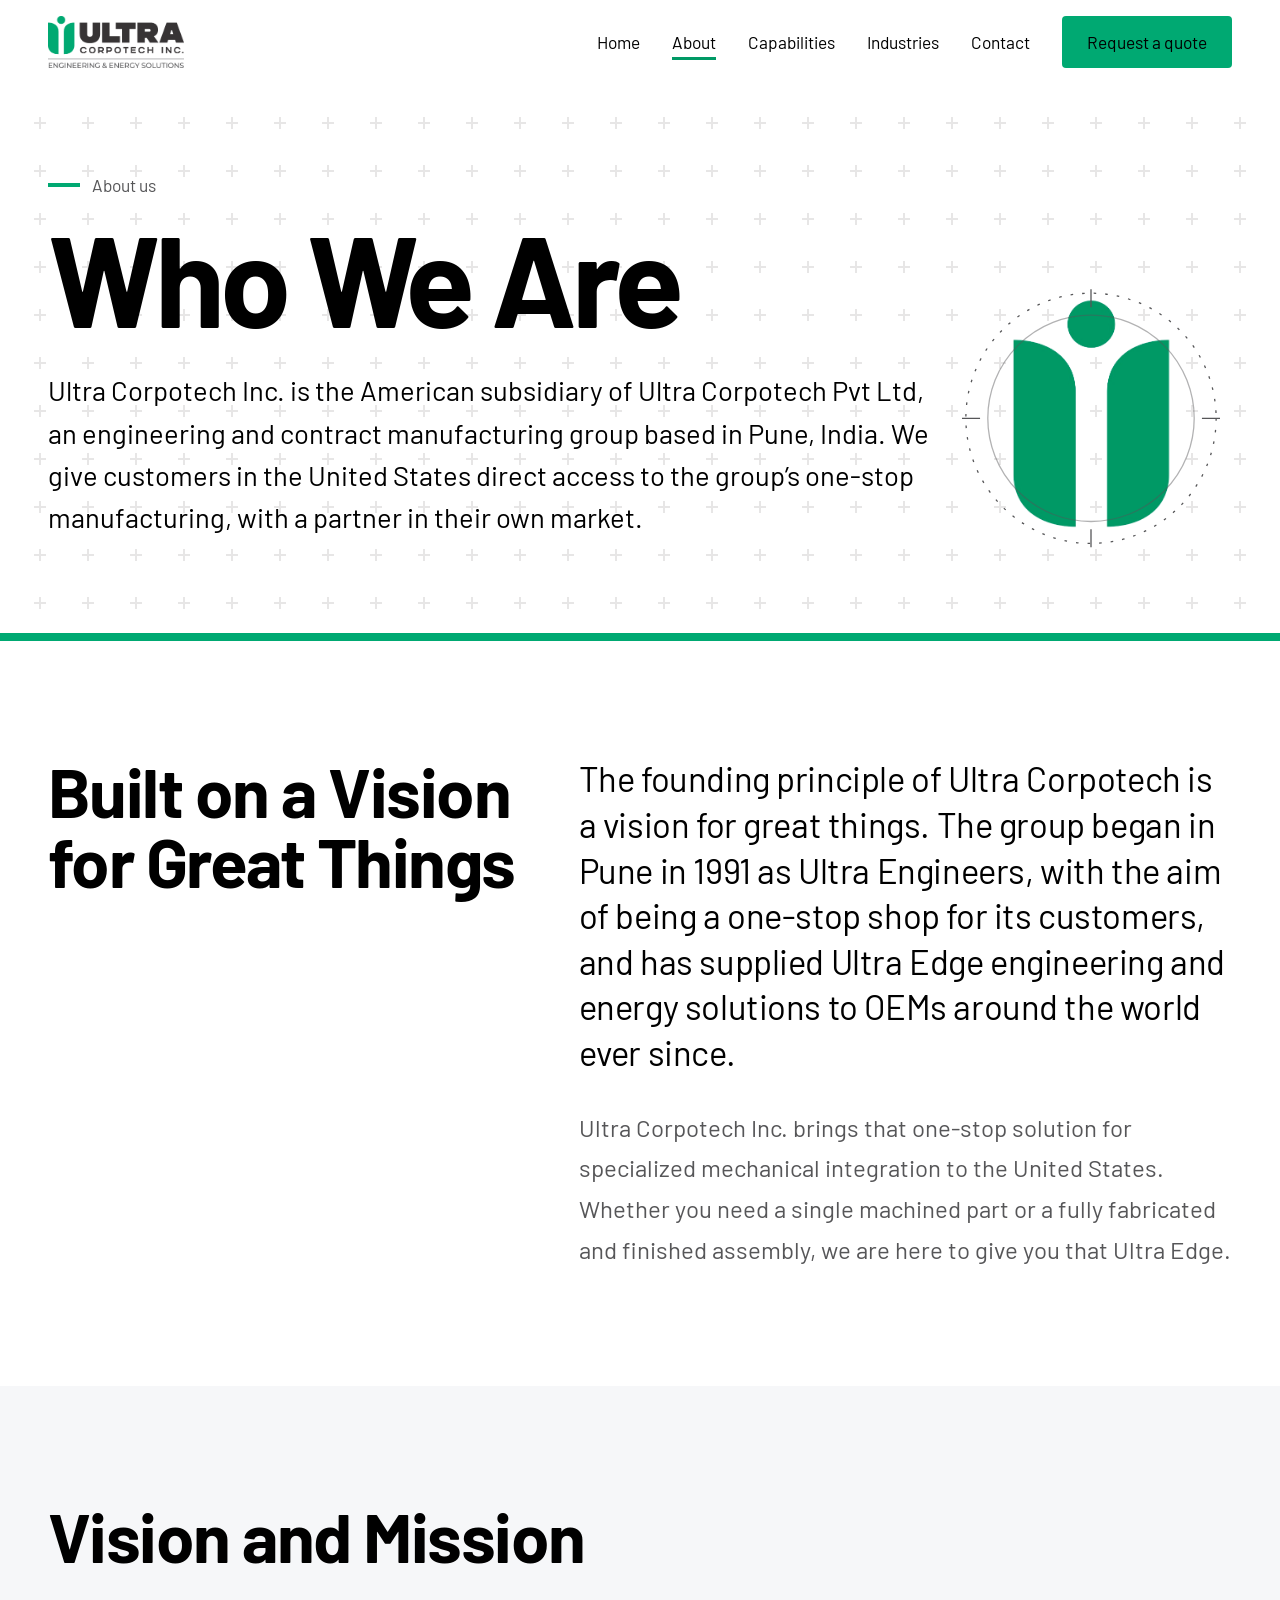
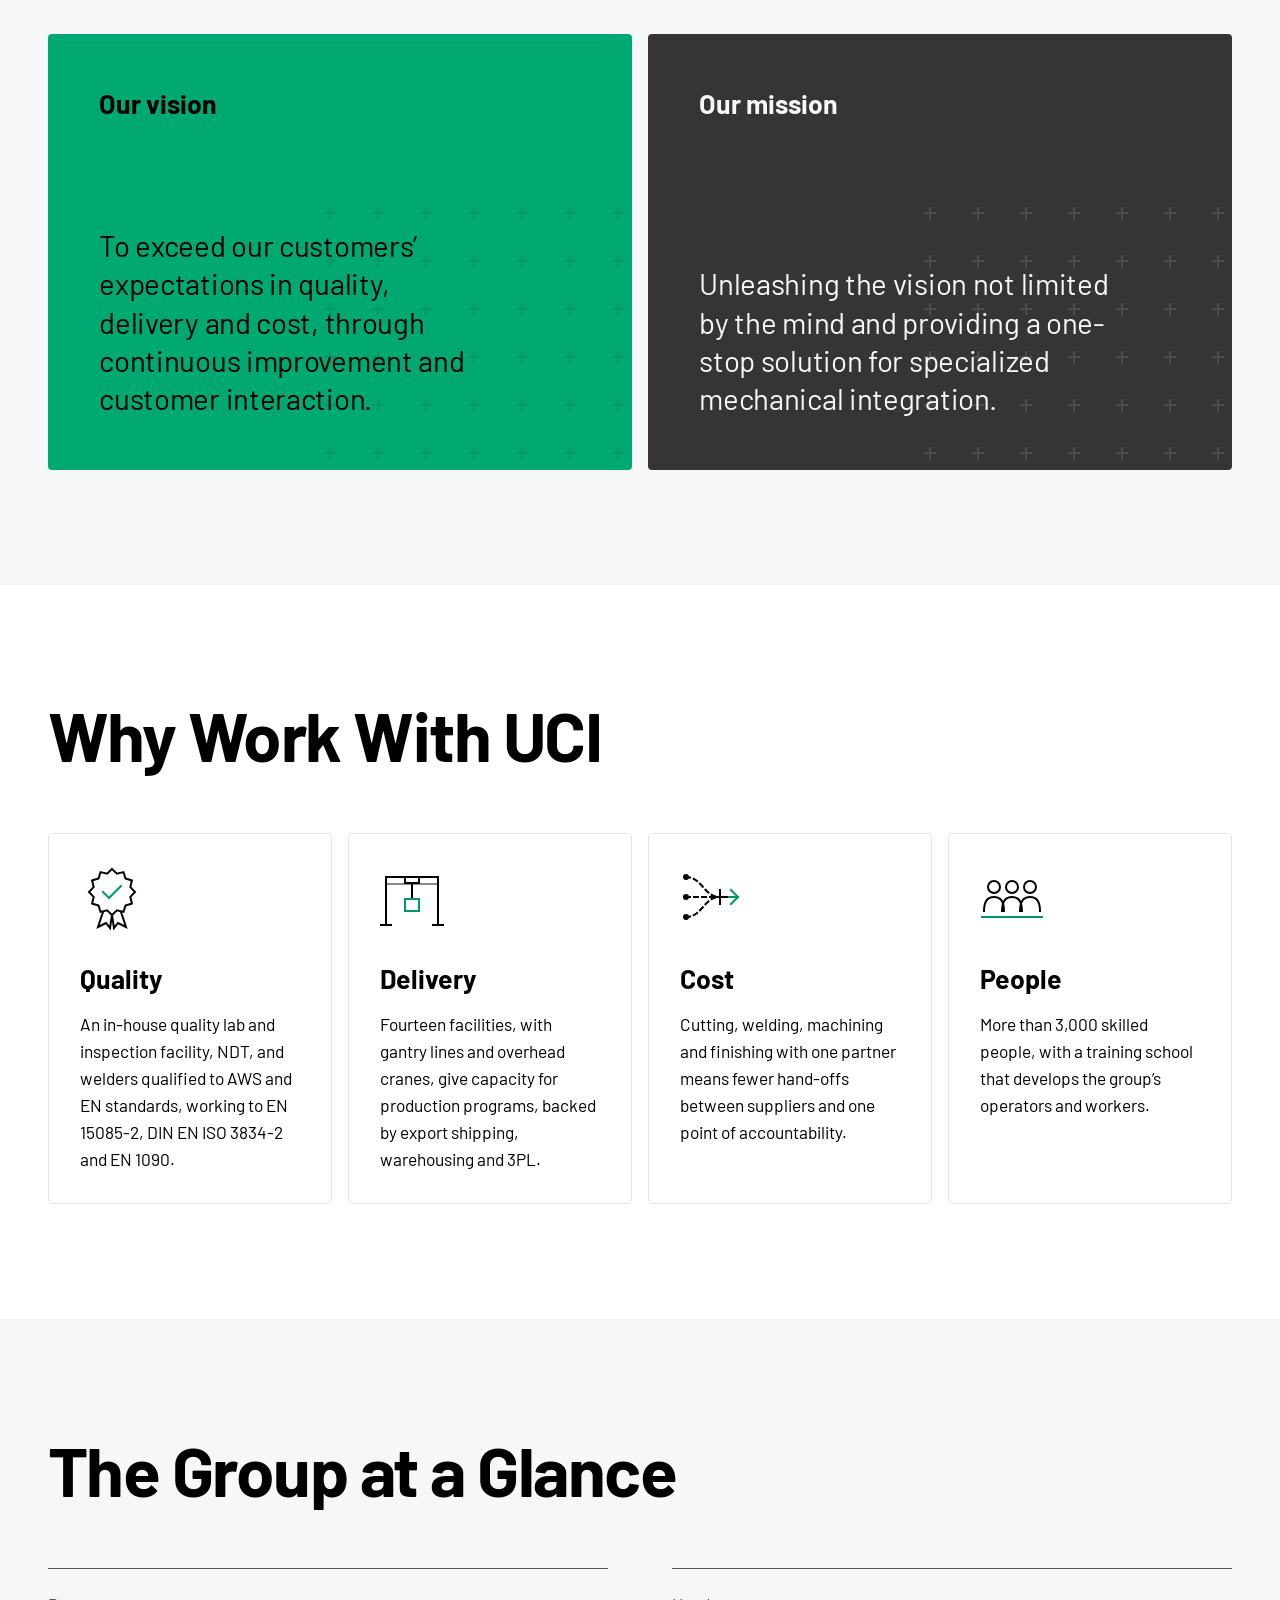
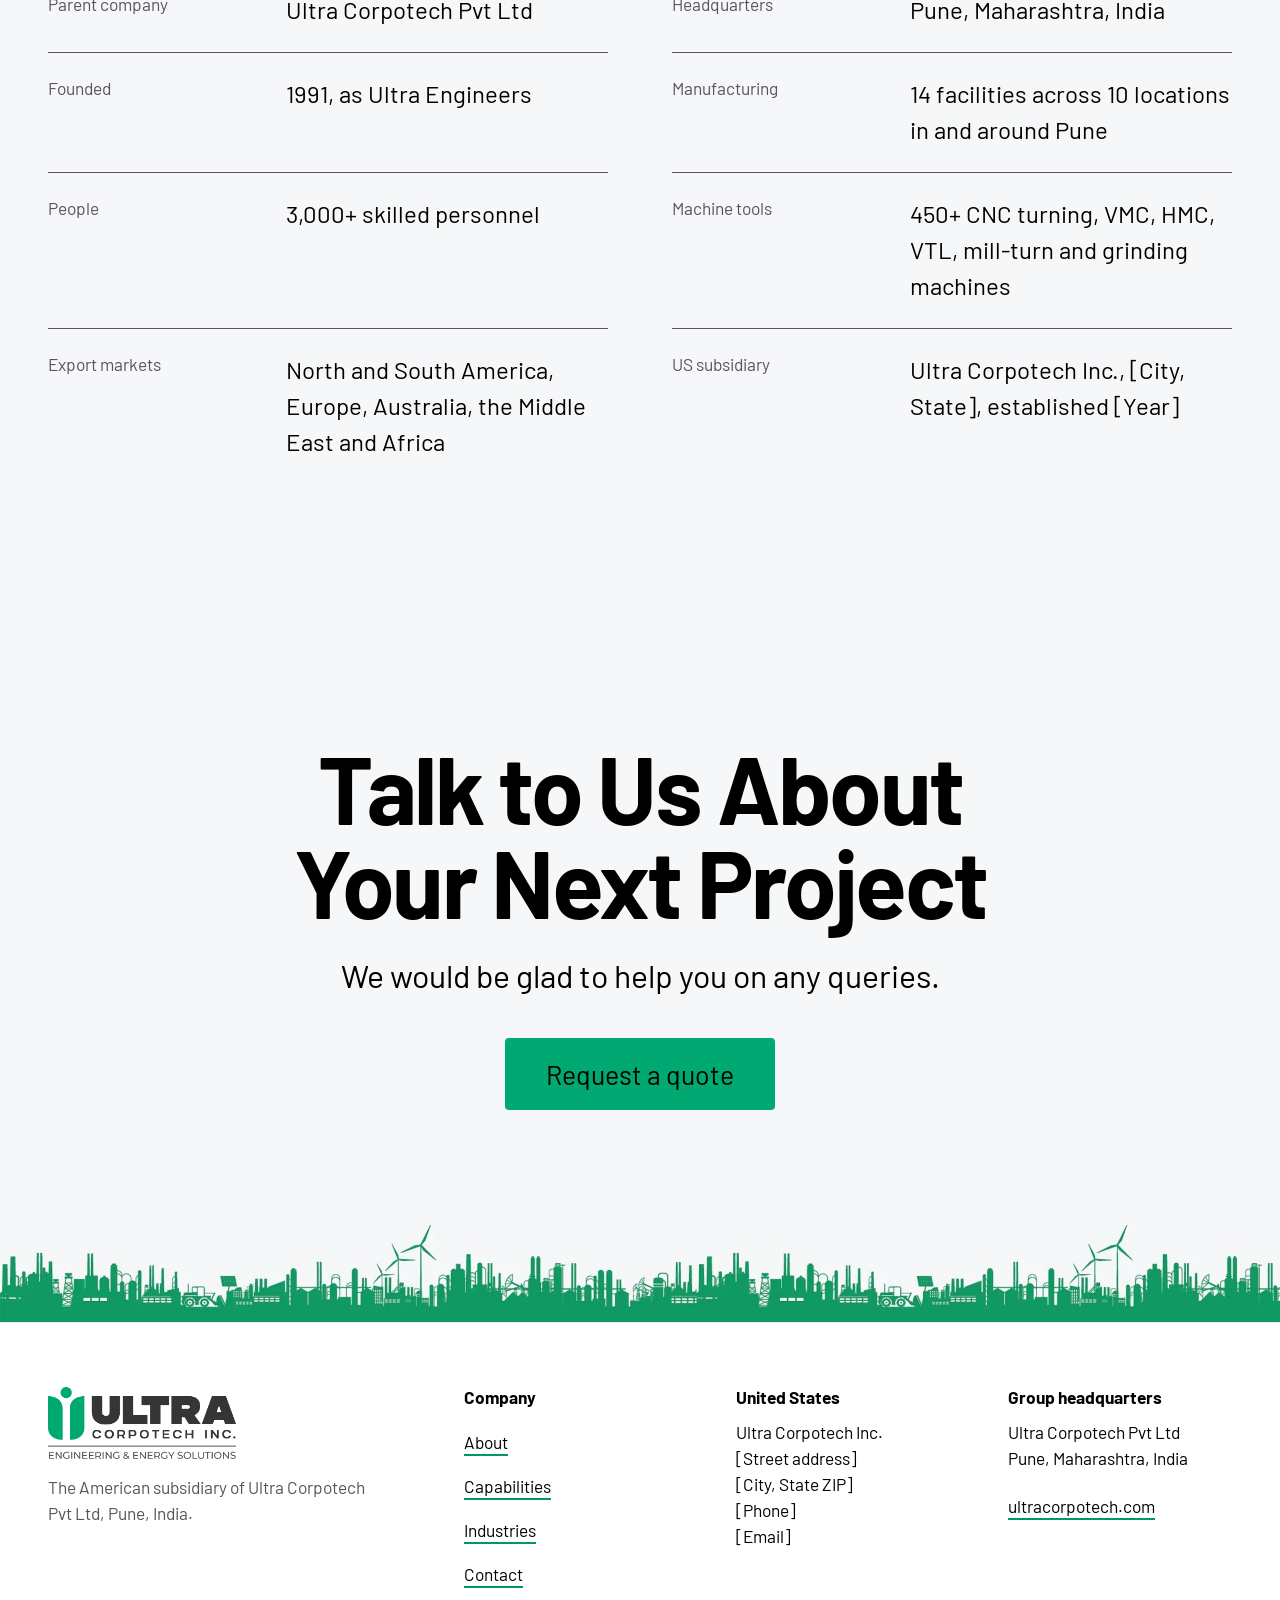
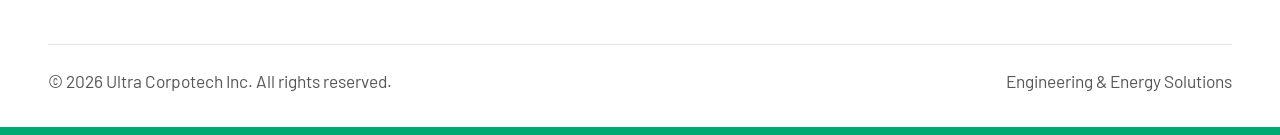
==== about.html @ e2ecddd1 "Build the animated Ultra Corpotech Inc. website Five static pages (Home, About, Capabilities, Indust" ====
<!doctype html>
<html lang="en">
<head>
<meta charset="utf-8">
<meta name="viewport" content="width=device-width, initial-scale=1, viewport-fit=cover">
<title>About | Ultra Corpotech Inc.</title>
<meta name="description" content="Ultra Corpotech Inc. gives customers in the United States direct access to the Ultra Corpotech group’s one-stop manufacturing, built up in Pune, India, since 1991.">
<meta name="theme-color" content="#00a972">
<link rel="icon" type="image/png" href="assets/img/mark.png">
<link rel="preload" href="assets/fonts/barlow-700-latin.woff2" as="font" type="font/woff2" crossorigin>
<link rel="preload" href="assets/fonts/barlow-400-latin.woff2" as="font" type="font/woff2" crossorigin>
<link rel="stylesheet" href="assets/css/site.css">
<script>
  /* Motion bootstrap: runs before first paint, so the intro and the page curtain can cover the page.
     Motion is skipped when the visitor prefers reduced motion or an automated browser is capturing the page. */
  (function (d, w) {
    var r = d.documentElement;
    r.classList.add('js');
    if (navigator.webdriver || (w.matchMedia && w.matchMedia('(prefers-reduced-motion: reduce)').matches)) return;
    r.classList.add('motion');
    try {
      var c = w.sessionStorage.getItem('uci:curtain');
      if (c) {
        r.classList.add('is-entering');
        r.style.setProperty('--curtain-label', JSON.stringify(c));
      } else if (!w.sessionStorage.getItem('uci:intro')) {
        r.classList.add('is-intro');
      }
    } catch (e) {}
    w.setTimeout(function () {
      if (!w.UCI) r.classList.remove('motion', 'is-intro', 'is-entering');
    }, 4000);
  })(document, window);
</script>
<script src="assets/js/site.js" defer></script>
</head>
<body>
<a class="skip" href="#main">Skip to content</a>
<div class="intro" aria-hidden="true"><div class="intro-grid"></div><div class="intro-logo"><img class="brand-lockup" src="assets/img/lockup.png" alt="" width="692" height="265"><img class="brand-mark" src="assets/img/mark.png" alt="" width="118" height="171"></div><div class="intro-bar"></div></div>
<div class="curtain" aria-hidden="true"><span class="curtain-label"></span></div>

<header class="site-header">
  <div class="wrap header-row">
    <a class="brand" href="index.html" aria-label="Ultra Corpotech Inc. home"><img class="brand-lockup" src="assets/img/lockup.png" alt="" width="692" height="265"><img class="brand-mark" src="assets/img/mark.png" alt="" width="118" height="171"></a>
    <nav class="nav" aria-label="Main">
      <ul class="nav-list">
        <li><a class="nav-link" href="index.html">Home</a></li>
        <li><a class="nav-link" href="about.html" aria-current="page">About</a></li>
        <li><a class="nav-link" href="capabilities.html">Capabilities</a></li>
        <li><a class="nav-link" href="industries.html">Industries</a></li>
        <li><a class="nav-link" href="contact.html">Contact</a></li>
      </ul>
      <span class="nav-indicator" aria-hidden="true"></span>
    </nav>
    <a class="btn btn-primary header-cta" href="contact.html" data-magnetic>Request a quote</a>
    <button class="menu-toggle" type="button" aria-expanded="false" aria-controls="menu"><span class="menu-toggle-label">Menu</span><span class="menu-toggle-icon" aria-hidden="true"><i></i><i></i></span></button>
  </div>
</header>

<div class="menu" id="menu">
  <div class="wrap">
    <nav aria-label="Menu">
      <ul class="menu-list">
        <li><a class="menu-link" href="index.html" style="--i: 0"><span>Home</span></a></li>
        <li><a class="menu-link" href="about.html" aria-current="page" style="--i: 1"><span>About</span></a></li>
        <li><a class="menu-link" href="capabilities.html" style="--i: 2"><span>Capabilities</span></a></li>
        <li><a class="menu-link" href="industries.html" style="--i: 3"><span>Industries</span></a></li>
        <li><a class="menu-link" href="contact.html" style="--i: 4"><span>Contact</span></a></li>
      </ul>
    </nav>
  </div>
  <div class="wrap menu-foot">
    <a class="btn btn-primary btn-lg" href="contact.html">Request a quote</a>
    <span>Engineering &amp; Energy Solutions</span>
  </div>
</div>

<main id="main">
  <section class="page-hero" aria-labelledby="page-title" data-hero>
    <canvas class="plus-field" data-plus-field aria-hidden="true"></canvas>
    <div class="wrap page-hero-inner">
      <div>
        <p class="eyebrow" data-reveal><span class="eyebrow-bar" aria-hidden="true"></span><span data-scramble>About us</span></p>
        <h1 id="page-title" class="page-title" data-split style="--delay: 120ms">Who We Are</h1>
        <p class="lead" data-reveal style="--delay: 460ms">Ultra Corpotech Inc. is the American subsidiary of Ultra Corpotech Pvt Ltd, an engineering and contract manufacturing group based in Pune, India. We give customers in the United States direct access to the group’s one-stop manufacturing, with a partner in their own market.</p>
      </div>
      <div class="page-hero-art is-mark" aria-hidden="true">
        <div class="datum"><svg viewBox="0 0 200 200" fill="none" stroke="currentColor" stroke-width="1"><g class="ring"><circle cx="100" cy="100" r="97" stroke-dasharray="2 7"/><path d="M100 0V14M100 186V200M0 100H14M186 100H200"/></g><circle cx="100" cy="100" r="80" stroke-opacity=".45"/></svg></div>
        <img src="assets/img/mark-large.png" alt="" width="431" height="579" data-reveal="grow" style="--delay: 250ms">
      </div>
    </div>
    <div class="hero-rule" aria-hidden="true"></div>
  </section>

  <section class="band" aria-labelledby="story-title">
    <div class="wrap story-grid">
      <h2 id="story-title" class="h2" data-split>Built on a Vision for Great Things</h2>
      <div class="story-copy">
        <p class="story-big" data-words>The founding principle of Ultra Corpotech is a vision for great things. The group began in Pune in 1991 as Ultra Engineers, with the aim of being a one-stop shop for its customers, and has supplied Ultra Edge engineering and energy solutions to OEMs around the world ever since.</p>
        <p class="body" data-reveal>Ultra Corpotech Inc. brings that one-stop solution for specialized mechanical integration to the United States. Whether you need a single machined part or a fully fabricated and finished assembly, we are here to give you that Ultra Edge.</p>
      </div>
    </div>
  </section>

  <section class="band band-muted" aria-labelledby="vision-title">
    <div class="wrap">
      <div class="section-head">
        <h2 id="vision-title" class="h2" data-split>Vision and Mission</h2>
      </div>
      <div class="vm-grid" data-in>
        <article class="vm-card vm-vision" data-tone="light">
          <h3>Our vision</h3>
          <p>To exceed our customers’ expectations in quality, delivery and cost, through continuous improvement and customer interaction.</p>
        </article>
        <article class="vm-card vm-mission" data-tone="dark">
          <h3>Our mission</h3>
          <p>Unleashing the vision not limited by the mind and providing a one-stop solution for specialized mechanical integration.</p>
        </article>
      </div>
    </div>
  </section>

  <section class="band" aria-labelledby="why-title">
    <div class="wrap">
      <div class="section-head">
        <h2 id="why-title" class="h2" data-split>Why Work With UCI</h2>
      </div>
      <ul class="why-grid" data-stagger>
        <li>
          <article class="why-card" data-tilt>
            <span data-icon="quality" aria-hidden="true"></span>
            <h3>Quality</h3>
            <p>An in-house quality lab and inspection facility, NDT, and welders qualified to AWS and EN standards, working to EN 15085-2, DIN EN ISO 3834-2 and EN 1090.</p>
          </article>
        </li>
        <li>
          <article class="why-card" data-tilt>
            <span data-icon="gantry" aria-hidden="true"></span>
            <h3>Delivery</h3>
            <p>Fourteen facilities, with gantry lines and overhead cranes, give capacity for production programs, backed by export shipping, warehousing and 3PL.</p>
          </article>
        </li>
        <li>
          <article class="why-card" data-tilt>
            <span data-icon="cost" aria-hidden="true"></span>
            <h3>Cost</h3>
            <p>Cutting, welding, machining and finishing with one partner means fewer hand-offs between suppliers and one point of accountability.</p>
          </article>
        </li>
        <li>
          <article class="why-card" data-tilt>
            <span data-icon="people" aria-hidden="true"></span>
            <h3>People</h3>
            <p>More than 3,000 skilled people, with a training school that develops the group’s operators and workers.</p>
          </article>
        </li>
      </ul>
    </div>
  </section>

  <section class="band band-muted" aria-labelledby="glance-title">
    <div class="wrap">
      <div class="section-head">
        <h2 id="glance-title" class="h2" data-split>The Group at a Glance</h2>
      </div>
      <dl class="glance" data-in>
        <div class="glance-row"><dt>Parent company</dt><dd>Ultra Corpotech Pvt Ltd</dd></div>
        <div class="glance-row"><dt>Headquarters</dt><dd>Pune, Maharashtra, India</dd></div>
        <div class="glance-row"><dt>Founded</dt><dd>1991, as Ultra Engineers</dd></div>
        <div class="glance-row"><dt>Manufacturing</dt><dd>14 facilities across 10 locations in and around Pune</dd></div>
        <div class="glance-row"><dt>People</dt><dd>3,000+ skilled personnel</dd></div>
        <div class="glance-row"><dt>Machine tools</dt><dd>450+ CNC turning, VMC, HMC, VTL, mill-turn and grinding machines</dd></div>
        <div class="glance-row"><dt>Export markets</dt><dd>North and South America, Europe, Australia, the Middle East and Africa</dd></div>
        <div class="glance-row"><dt>US subsidiary</dt><dd>Ultra Corpotech Inc., [City, State], established [Year]</dd></div>
      </dl>
    </div>
  </section>

  <section class="cta theme-light" aria-labelledby="cta-title" data-tone="light" data-scrub="enter" data-span="0.85">
    <div class="wrap cta-inner">
      <h2 id="cta-title" class="cta-title" data-split>Talk to Us About Your Next Project</h2>
      <p class="cta-line" data-reveal>We would be glad to help you on any queries.</p>
      <div data-reveal style="--delay: 150ms"><a class="btn btn-primary btn-xl" href="contact.html" data-magnetic>Request a quote</a></div>
    </div>
  </section>
</main>

<footer class="site-footer">
  <div class="wrap footer-grid">
    <div class="footer-brand">
      <a class="brand" href="index.html" aria-label="Ultra Corpotech Inc. home"><img class="brand-lockup" src="assets/img/lockup.png" alt="" width="692" height="265" loading="lazy"><img class="brand-mark" src="assets/img/mark.png" alt="" width="118" height="171" loading="lazy"></a>
      <p>The American subsidiary of Ultra Corpotech Pvt Ltd, Pune, India.</p>
    </div>
    <nav class="footer-col" aria-label="Footer">
      <h2>Company</h2>
      <ul class="footer-links">
        <li><a class="link" href="about.html">About</a></li>
        <li><a class="link" href="capabilities.html">Capabilities</a></li>
        <li><a class="link" href="industries.html">Industries</a></li>
        <li><a class="link" href="contact.html">Contact</a></li>
      </ul>
    </nav>
    <div class="footer-col">
      <h2>United States</h2>
      <address>Ultra Corpotech Inc.<br>[Street address]<br>[City, State ZIP]<br>[Phone]<br>[Email]</address>
    </div>
    <div class="footer-col">
      <h2>Group headquarters</h2>
      <p>Ultra Corpotech Pvt Ltd<br>Pune, Maharashtra, India</p>
      <a class="link" href="https://ultracorpotech.com/">ultracorpotech.com</a>
    </div>
  </div>
  <div class="wrap">
    <div class="footer-base">
      <p>© 2026 Ultra Corpotech Inc. All rights reserved.</p>
      <p>Engineering &amp; Energy Solutions</p>
    </div>
  </div>
  <div class="foot-bar" aria-hidden="true"></div>
</footer>
</body>
</html>
---- assets/css/site.css ----
/* =============================================================================
   Ultra Corpotech Inc. — site.css
   Built on the Ultra Corpotech design system: brand green #00a972 as the accent
   on white, Bahnschrift (Barlow on the web) in Regular and Bold only, square
   full-bleed photography, no drop shadows, and the 8px green foot bar.
   Motion follows the brand's slide transition, a slow upward push, and turns
   the cover's plus grid and the foot bar into live, interactive structure.
   ============================================================================= */

/* 0. Fonts: Barlow, the web stand-in for Bahnschrift ------------------------ */
@font-face {
  font-family: "Barlow";
  font-style: normal;
  font-weight: 400;
  font-display: swap;
  src: url("../fonts/barlow-400-latin-ext.woff2") format("woff2");
  unicode-range: U+0100-02BA, U+02BD-02C5, U+02C7-02CC, U+02CE-02D7, U+02DD-02FF, U+0304, U+0308, U+0329, U+1D00-1DBF, U+1E00-1E9F, U+1EF2-1EFF, U+2020, U+20A0-20AB, U+20AD-20C4, U+2113, U+2C60-2C7F, U+A720-A7FF;
}
@font-face {
  font-family: "Barlow";
  font-style: normal;
  font-weight: 400;
  font-display: swap;
  src: url("../fonts/barlow-400-latin.woff2") format("woff2");
  unicode-range: U+0000-00FF, U+0131, U+0152-0153, U+02BB-02BC, U+02C6, U+02DA, U+02DC, U+0304, U+0308, U+0329, U+2000-206F, U+20AC, U+2122, U+2191, U+2193, U+2212, U+2215, U+FEFF, U+FFFD;
}
@font-face {
  font-family: "Barlow";
  font-style: normal;
  font-weight: 700;
  font-display: swap;
  src: url("../fonts/barlow-700-latin-ext.woff2") format("woff2");
  unicode-range: U+0100-02BA, U+02BD-02C5, U+02C7-02CC, U+02CE-02D7, U+02DD-02FF, U+0304, U+0308, U+0329, U+1D00-1DBF, U+1E00-1E9F, U+1EF2-1EFF, U+2020, U+20A0-20AB, U+20AD-20C4, U+2113, U+2C60-2C7F, U+A720-A7FF;
}
@font-face {
  font-family: "Barlow";
  font-style: normal;
  font-weight: 700;
  font-display: swap;
  src: url("../fonts/barlow-700-latin.woff2") format("woff2");
  unicode-range: U+0000-00FF, U+0131, U+0152-0153, U+02BB-02BC, U+02C6, U+02DA, U+02DC, U+0304, U+0308, U+0329, U+2000-206F, U+20AC, U+2122, U+2191, U+2193, U+2212, U+2215, U+FEFF, U+FFFD;
}

/* 1. Tokens ------------------------------------------------------------------ */
/* Layout: one 1280px engineered column; full-width bands stacked like the
   template's horizontal strips; the 8px green foot bar closes the page and
   doubles as the scroll gauge. */
:root {
  /* Brand constants: identical in both themes */
  --green: #00a972;
  --green-deep: #009965;
  --charcoal: #373435;
  --slate: #565658;
  --mist: #f6f7f9;
  --on-green: #000000;

  /* Type: one family, Regular 400 and Bold 700; 13 pt (17.33px) is the floor */
  --font-sans: Bahnschrift, "Barlow", "Segoe UI", Arial, sans-serif;
  --fs-fine: 17.33px;
  --fs-body: clamp(19px, 0.62vw + 16.6px, 24px);
  --fs-lead: clamp(21px, 0.85vw + 16.5px, 30px);
  --fs-sub: clamp(22px, 0.58vw + 19.75px, 26.67px);
  --fs-h3: clamp(28px, 2.4vw + 14px, 48px);
  --fs-h2: clamp(40px, 5.4vw, 88px);
  --fs-display: clamp(44px, 7.4vw, 120px);
  --fs-mega: clamp(60px, 11.5vw, 184px);

  /* Space: the 4px scale */
  --space-1: 4px;
  --space-2: 8px;
  --space-3: 12px;
  --space-4: 16px;
  --space-6: 24px;
  --space-8: 32px;
  --space-12: 48px;
  --space-16: 64px;
  --gutter: clamp(16px, 4vw, 48px);
  --maxw: 1280px;
  --band-pad: clamp(72px, 9vw, 136px);
  --header-h: 84px;
  --bar: 8px;

  /* Radius: square by default; only interactive UI is rounded, slightly */
  --radius-sm: 2px;
  --radius-md: 4px;

  /* Motion: the slow upward push */
  --ease-push: cubic-bezier(0.16, 1, 0.3, 1);
  --ease-inout: cubic-bezier(0.76, 0, 0.24, 1);
  --ease-out: cubic-bezier(0.22, 1, 0.36, 1);

  /* The cover's plus grid: 12px arms, 2px thick, on a 48px pitch */
  --plus-tile: url("data:image/svg+xml,%3Csvg xmlns='http://www.w3.org/2000/svg' width='48' height='48' viewBox='0 0 48 48'%3E%3Cpath d='M18 23h12v2H18zM23 18h2v12h-2z'/%3E%3C/svg%3E");
}

:root,
.theme-light {
  --surface: #ffffff;
  --surface-muted: #f6f7f9;
  --surface-raised: #ffffff;
  --line: #e7e6e6;
  --line-strong: #565658;
  --ink: #000000;
  --ink-muted: #565658;
  --link-underline: #009965;
  --focus: #009965;
  --draw: #009965;
  --band-dark: #373435;
  --band-dark-ink: #f6f7f9;
  --band-dark-muted: #b4b3b5;
  --success: #007a50;
  --success-soft: #e3f4ec;
  --danger: #9f1d17;
  --danger-soft: #fbeae8;
  --ring-gap: #ffffff;
  --lockup-display: block;
  --mark-display: none;
  color-scheme: light;
}

@media (prefers-color-scheme: dark) {
  :root:not([data-theme="light"]) {
    --surface: #231f20;
    --surface-muted: #2d2a2b;
    --surface-raised: #373435;
    --line: #4c4d4f;
    --line-strong: #8c8b8d;
    --ink: #f6f7f9;
    --ink-muted: #b4b3b5;
    --link-underline: #00a972;
    --focus: #00a972;
    --draw: #00a972;
    --band-dark: #373435;
    --band-dark-ink: #f6f7f9;
    --band-dark-muted: #b4b3b5;
    --success: #4cd29e;
    --success-soft: #123526;
    --danger: #f47a70;
    --danger-soft: #461c19;
    --ring-gap: #231f20;
    --lockup-display: none;
    --mark-display: block;
    color-scheme: dark;
  }
}

:root[data-theme="dark"] {
  --surface: #231f20;
  --surface-muted: #2d2a2b;
  --surface-raised: #373435;
  --line: #4c4d4f;
  --line-strong: #8c8b8d;
  --ink: #f6f7f9;
  --ink-muted: #b4b3b5;
  --link-underline: #00a972;
  --focus: #00a972;
  --draw: #00a972;
  --band-dark: #373435;
  --band-dark-ink: #f6f7f9;
  --band-dark-muted: #b4b3b5;
  --success: #4cd29e;
  --success-soft: #123526;
  --danger: #f47a70;
  --danger-soft: #461c19;
  --ring-gap: #231f20;
  --lockup-display: none;
  --mark-display: block;
  color-scheme: dark;
}

@media (max-width: 1023px) {
  :root { --header-h: 72px; }
}

/* 2. Base -------------------------------------------------------------------- */
*,
*::before,
*::after { box-sizing: border-box; }

[hidden] { display: none !important; }

html {
  -webkit-text-size-adjust: 100%;
  text-size-adjust: 100%;
  scroll-padding-top: calc(var(--header-h) + 24px);
}

@media (prefers-reduced-motion: no-preference) {
  html { scroll-behavior: smooth; }
}

body {
  margin: 0;
  min-height: 100vh;
  background: var(--surface);
  color: var(--ink);
  font-family: var(--font-sans);
  font-size: var(--fs-body);
  line-height: 1.7;
  overflow-x: clip;
  -webkit-font-smoothing: antialiased;
  -moz-osx-font-smoothing: grayscale;
  text-rendering: optimizeLegibility;
}

/* The band behind the phone's status bar, in the header's colour */
body::before {
  content: "";
  position: fixed;
  inset: 0 0 auto;
  height: env(safe-area-inset-top, 0px);
  z-index: 52;
  background: var(--surface);
}

/* Pieces that slide in from the side never widen the page (clip keeps sticky working) */
main { overflow-x: clip; }

img,
svg,
canvas,
video { display: block; max-width: 100%; }
img { height: auto; }

h1, h2, h3, h4, p, figure, blockquote, dl, dd { margin: 0; }
h1, h2, h3, h4 { font-weight: 700; text-wrap: balance; }
p { text-wrap: pretty; }
a { color: inherit; }
button { font: inherit; color: inherit; }
address { font-style: normal; }

::selection { background: var(--green); color: var(--on-green); }

:focus-visible {
  outline: none;
  box-shadow: 0 0 0 2px var(--ring-gap), 0 0 0 4px var(--focus);
}

.sr-only {
  position: absolute !important;
  width: 1px;
  height: 1px;
  padding: 0;
  margin: -1px;
  overflow: hidden;
  clip: rect(0 0 0 0);
  white-space: nowrap;
  border: 0;
}

.skip {
  position: fixed;
  left: max(16px, env(safe-area-inset-left, 0px));
  top: calc(env(safe-area-inset-top, 0px) + 12px);
  z-index: 200;
  padding: 12px 16px;
  border-radius: var(--radius-md);
  background: var(--green);
  color: var(--on-green);
  font-size: var(--fs-fine);
  line-height: 1.2;
  text-decoration: none;
  transform: translateY(calc(-100% - 40px));
  transition: transform 0.4s var(--ease-push);
}
.skip:focus { transform: none; }

/* 3. Layout ------------------------------------------------------------------ */
.wrap {
  width: 100%;
  max-width: calc(var(--maxw) + 2 * var(--gutter));
  margin-inline: auto;
  padding-left: max(var(--gutter), env(safe-area-inset-left, 0px));
  padding-right: max(var(--gutter), env(safe-area-inset-right, 0px));
}

.band { position: relative; padding-block: var(--band-pad); }
.band-muted { background: var(--surface-muted); }
.band-dark {
  background: var(--band-dark);
  color: var(--band-dark-ink);
  --ring-gap: var(--band-dark);
  --ink-muted: var(--band-dark-muted);
}

.section-head {
  display: flex;
  flex-wrap: wrap;
  align-items: flex-end;
  justify-content: space-between;
  gap: var(--space-6) var(--space-12);
  margin-bottom: clamp(40px, 5vw, 72px);
}
.section-head > :first-child { flex: 999 1 560px; min-width: 0; }
.section-head .lead { margin-top: var(--space-6); }

.section-note {
  max-width: 460px;
  font-size: var(--fs-fine);
  line-height: 1.5;
  color: var(--ink-muted);
}

/* 4. Type -------------------------------------------------------------------- */
.display {
  font-size: var(--fs-display);
  line-height: 0.98;
  letter-spacing: -0.028em;
}
.mega {
  font-size: var(--fs-mega);
  line-height: 0.9;
  letter-spacing: -0.04em;
}
.h2 {
  font-size: var(--fs-h2);
  line-height: 1;
  letter-spacing: -0.022em;
}
.h3 {
  font-size: var(--fs-h3);
  line-height: 1.08;
  letter-spacing: -0.012em;
}
.sub {
  font-size: var(--fs-sub);
  line-height: 1.3;
  font-weight: 700;
}
.lead {
  max-width: 32em;
  font-size: var(--fs-lead);
  line-height: 1.55;
}
.body { font-size: var(--fs-body); line-height: 1.7; }
.fine { font-size: var(--fs-fine); line-height: 1.5; }
.muted { color: var(--ink-muted); }
.num { font-variant-numeric: tabular-nums; }

.eyebrow {
  display: flex;
  align-items: center;
  gap: var(--space-3);
  margin-bottom: var(--space-6);
  font-size: var(--fs-fine);
  line-height: 1.2;
  color: var(--ink-muted);
}
.eyebrow-bar {
  display: block;
  flex: none;
  width: 32px;
  height: 4px;
  background: var(--green);
  transform-origin: left center;
}

.link {
  color: var(--ink);
  text-decoration: underline;
  text-decoration-color: var(--link-underline);
  text-decoration-thickness: 2px;
  text-underline-offset: 0.28em;
  transition: text-decoration-color 0.25s;
}
.link:hover { text-decoration-color: currentColor; }

.link-arrow {
  display: inline-flex;
  align-items: center;
  gap: var(--space-2);
  min-height: 44px;
  color: var(--ink);
  font-size: var(--fs-fine);
  line-height: 1.2;
  text-decoration: underline;
  text-decoration-color: var(--link-underline);
  text-decoration-thickness: 2px;
  text-underline-offset: 6px;
  transition: text-decoration-color 0.25s;
}
.link-arrow svg {
  flex: none;
  width: 20px;
  height: 20px;
  transition: transform 0.45s var(--ease-push);
}
.link-arrow:hover { text-decoration-color: currentColor; }
.link-arrow:hover svg { transform: translateX(6px); }

/* 5. Buttons ----------------------------------------------------------------- */
.btn {
  position: relative;
  isolation: isolate;
  display: inline-flex;
  align-items: center;
  justify-content: center;
  gap: var(--space-2);
  min-height: 52px;
  padding: 0 24px;
  overflow: hidden;
  border: 1px solid transparent;
  border-radius: var(--radius-md);
  font: inherit;
  font-size: var(--fs-fine);
  line-height: 1.2;
  text-decoration: none;
  white-space: nowrap;
  cursor: pointer;
  transition: transform 0.6s var(--ease-push), color 0.3s;
}
.btn::before {
  content: "";
  position: absolute;
  inset: -1px;
  z-index: -1;
  transform: translate3d(0, 101%, 0);
  transition: transform 0.55s var(--ease-push);
}
.btn:hover::before,
.btn:focus-visible::before { transform: none; }

.btn-primary { background: var(--green); color: var(--on-green); }
.btn-primary::before { background: var(--green-deep); }

.btn-secondary {
  background: var(--surface-raised);
  color: var(--ink);
  border-color: var(--line-strong);
}
.btn-secondary::before { background: var(--surface-muted); }

.btn-lg { min-height: 60px; padding: 0 30px; font-size: var(--fs-body); }
.btn-xl { min-height: 72px; padding: 0 40px; font-size: var(--fs-sub); }

.btn-row { display: flex; flex-wrap: wrap; gap: var(--space-4); }

/* Rolling label: the word pushes up and an identical copy follows it in */
.roll {
  display: inline-grid;
  overflow: hidden;
  line-height: 1.2;
}
.roll > span {
  grid-area: 1 / 1;
  transition: transform 0.55s var(--ease-push);
}
.roll > span + span { transform: translate3d(0, 110%, 0); }
.btn:hover .roll > span:first-child,
.menu-cta:hover .roll > span:first-child { transform: translate3d(0, -110%, 0); }
.btn:hover .roll > span + span,
.menu-cta:hover .roll > span + span { transform: none; }

.btn[disabled] { cursor: progress; }

/* 6. Header ------------------------------------------------------------------ */
.site-header {
  position: sticky;
  top: env(safe-area-inset-top, 0px);
  z-index: 50;
  background: var(--surface);
  border-bottom: 1px solid transparent;
  transition: transform 0.6s var(--ease-push), border-color 0.3s;
}
.site-header.is-scrolled { border-bottom-color: var(--line); }
.site-header.is-hidden { transform: translate3d(0, calc(-100% - env(safe-area-inset-top, 0px)), 0); }

.header-row {
  display: flex;
  align-items: center;
  gap: var(--space-8);
  min-height: var(--header-h);
}

.brand {
  display: block;
  flex: none;
  margin-right: auto;
  line-height: 0;
  border-radius: var(--radius-sm);
}
.brand img { width: auto; height: 52px; }
.brand-lockup { display: var(--lockup-display) !important; }
.brand-mark { display: var(--mark-display) !important; }

.nav { position: relative; }
.nav-list {
  display: flex;
  gap: var(--space-8);
  margin: 0;
  padding: 0;
  list-style: none;
}
.nav-link {
  display: inline-flex;
  align-items: center;
  min-height: 44px;
  color: var(--ink);
  font-size: var(--fs-fine);
  line-height: 1.2;
  text-decoration: none;
}
/* Without the script, the current page keeps the template's underline */
.nav-link[aria-current="page"] {
  text-decoration: underline;
  text-decoration-color: var(--link-underline);
  text-decoration-thickness: 3px;
  text-underline-offset: 10px;
}
.nav.has-indicator .nav-link[aria-current="page"] { text-decoration: none; }
.nav-indicator {
  position: absolute;
  left: 0;
  bottom: 4px;
  width: var(--w, 0px);
  height: 3px;
  background: var(--link-underline);
  opacity: var(--o, 0);
  transform: translate3d(var(--x, 0px), 0, 0);
  transition: transform 0.55s var(--ease-push), width 0.55s var(--ease-push), opacity 0.3s;
  pointer-events: none;
}

.menu-toggle {
  display: none;
  align-items: center;
  gap: var(--space-3);
  min-height: 44px;
  padding: 0 var(--space-4);
  border: 1px solid var(--line-strong);
  border-radius: var(--radius-md);
  background: var(--surface-raised);
  color: var(--ink);
  font-size: var(--fs-fine);
  line-height: 1.2;
  cursor: pointer;
}
.menu-toggle-icon { position: relative; width: 20px; height: 12px; }
.menu-toggle-icon i {
  position: absolute;
  left: 0;
  right: 0;
  height: 2px;
  background: currentColor;
  transition: transform 0.45s var(--ease-push), top 0.45s var(--ease-push);
}
.menu-toggle-icon i:first-child { top: 1px; }
.menu-toggle-icon i:last-child { top: 9px; }
.menu-open .menu-toggle-icon i:first-child { top: 5px; transform: rotate(45deg); }
.menu-open .menu-toggle-icon i:last-child { top: 5px; transform: rotate(-45deg); }

@media (max-width: 1023px) {
  .brand img { height: 44px; }
  .js .nav,
  .js .header-cta { display: none; }
  .js .menu-toggle { display: inline-flex; }
  /* No script: keep the links reachable by letting them wrap */
  html:not(.js) .header-row { flex-wrap: wrap; padding-block: var(--space-3); }
  html:not(.js) .nav-list { flex-wrap: wrap; gap: 0 var(--space-6); }
}

/* Mobile menu */
.menu {
  position: fixed;
  inset: 0;
  z-index: 49;
  display: flex;
  flex-direction: column;
  padding-top: calc(env(safe-area-inset-top, 0px) + var(--header-h));
  overflow-y: auto;
  background: var(--surface);
  visibility: hidden;
  clip-path: inset(0 0 100% 0);
  transition: clip-path 0.75s var(--ease-inout), visibility 0s linear 0.75s;
}
.menu-open .menu {
  visibility: visible;
  clip-path: inset(0);
  transition: clip-path 0.75s var(--ease-inout), visibility 0s;
}
.menu-open,
.menu-open body { overflow: hidden; }
.menu-list {
  margin: 0;
  padding: var(--space-8) 0 0;
  list-style: none;
}
.menu-link {
  display: block;
  overflow: hidden;
  padding-block: 2px 6px;
  color: var(--ink);
  font-size: clamp(42px, 11vw, 76px);
  font-weight: 700;
  line-height: 1.05;
  letter-spacing: -0.03em;
  text-decoration: none;
}
.menu-link > span {
  display: inline-block;
  transform: translate3d(0, 115%, 0);
  transition: transform 0.9s var(--ease-push);
  transition-delay: calc(0.12s + var(--i, 0) * 0.06s);
}
.menu-open .menu-link > span { transform: none; }
.menu-link[aria-current="page"] > span {
  text-decoration: underline;
  text-decoration-color: var(--link-underline);
  text-decoration-thickness: 0.07em;
  text-underline-offset: 0.12em;
}
.menu-foot {
  display: flex;
  flex-wrap: wrap;
  align-items: center;
  justify-content: space-between;
  gap: var(--space-4);
  margin-top: auto;
  padding-block: var(--space-12) var(--space-8);
  font-size: var(--fs-fine);
  color: var(--ink-muted);
  opacity: 0;
  transition: opacity 0.6s 0.45s;
}
.menu-open .menu-foot { opacity: 1; }
.menu::after {
  content: "";
  position: sticky;
  bottom: 0;
  flex: none;
  height: calc(var(--bar) + env(safe-area-inset-bottom, 0px));
  background: var(--green);
}

/* 7. Footer ------------------------------------------------------------------ */
.site-footer {
  position: relative;
  background: var(--surface);
  border-top: 1px solid var(--line);
}
.footer-grid {
  display: flex;
  flex-wrap: wrap;
  gap: 40px 48px;
  padding-block: var(--space-16) var(--space-12);
}
.footer-brand {
  flex: 2 1 320px;
  display: flex;
  flex-direction: column;
  align-items: flex-start;
  gap: var(--space-4);
}
.footer-brand .brand { margin-right: 0; }
.footer-brand .brand img { height: 72px; }
.footer-brand p {
  max-width: 340px;
  font-size: var(--fs-fine);
  line-height: 1.5;
  color: var(--ink-muted);
}
.footer-col {
  flex: 1 1 200px;
  display: flex;
  flex-direction: column;
  gap: var(--space-3);
  font-size: var(--fs-fine);
  line-height: 1.5;
}
.footer-col h2 { font-size: var(--fs-fine); line-height: 1.2; }
.footer-links {
  display: flex;
  flex-direction: column;
  margin: 0;
  padding: 0;
  list-style: none;
}
.footer-links a,
.footer-col .link {
  display: inline-flex;
  align-items: center;
  align-self: flex-start;
  min-height: 44px;
  font-size: var(--fs-fine);
  line-height: 1.2;
}
.footer-base {
  display: flex;
  flex-wrap: wrap;
  justify-content: space-between;
  gap: var(--space-2) var(--space-6);
  padding-block: var(--space-6) var(--space-8);
  border-top: 1px solid var(--line);
  font-size: var(--fs-fine);
  line-height: 1.5;
  color: var(--ink-muted);
}
.foot-bar { height: var(--bar); background: var(--green); }

/* 8. Motion primitives ------------------------------------------------------- */
/* Everything below only hides content once the script has taken over (.motion).
   Without the script, or with reduced motion, the page is complete at rest. */

/* Words push up out of a mask (hidden until the script has split them) */
.motion [data-split]:not(.is-split) { opacity: 0; }
.motion [data-split] .w {
  display: inline-block;
  overflow: hidden;
  vertical-align: top;
  padding: 0.06em 0.04em 0.16em;
  margin: -0.06em -0.04em -0.16em;
}
.motion [data-split] .wi {
  display: inline-block;
  transform: translate3d(0, 125%, 0);
  transition: transform 1.15s var(--ease-push);
  transition-delay: calc(var(--delay, 0ms) + var(--i, 0) * 55ms);
}
.motion [data-split].is-in .wi { transform: none; }

/* Generic reveals */
.motion [data-reveal] {
  opacity: 0;
  transform: translate3d(0, 48px, 0);
  transition: opacity 0.9s var(--ease-out), transform 1.2s var(--ease-push);
  transition-delay: var(--delay, 0ms);
}
.motion [data-reveal].is-in { opacity: 1; transform: none; }
.motion [data-reveal="fade"] { transform: none; }
.motion [data-reveal="wipe"] {
  opacity: 1;
  transform: none;
  clip-path: inset(0 0 100% 0);
  transition: clip-path 1.3s var(--ease-inout);
  transition-delay: var(--delay, 0ms);
}
.motion [data-reveal="wipe"].is-in { clip-path: inset(0); }
.motion [data-reveal="grow"] {
  transform: scale(0.55);
  transition: opacity 1s var(--ease-out), transform 1s var(--ease-out);
  transition-delay: var(--delay, 0ms);
}
.motion [data-reveal="line"] {
  opacity: 1;
  transform: scaleX(0);
  transform-origin: left center;
  transition: transform 1.3s var(--ease-inout);
  transition-delay: var(--delay, 0ms);
}
.motion [data-reveal].is-in { opacity: 1; transform: none; }

/* Staggered children */
.motion [data-stagger] > * {
  opacity: 0;
  transform: translate3d(0, 56px, 0);
  transition: opacity 0.8s var(--ease-out), transform 1.1s var(--ease-push);
  transition-delay: calc(var(--delay, 0ms) + var(--i, 0) * 75ms);
}
.motion [data-stagger].is-in > * { opacity: 1; transform: none; }

/* Eyebrow bar draws in */
.motion .eyebrow-bar {
  transform: scaleX(0);
  transition: transform 0.9s var(--ease-push);
  transition-delay: var(--delay, 0ms);
}
.motion .is-in .eyebrow-bar,
.motion .eyebrow.is-in .eyebrow-bar { transform: none; }

/* Word-by-word illumination tied to scroll (no mask; words light up) */
[data-words] .ws {
  opacity: clamp(0.16, calc(var(--p, 1) * (var(--n, 1) + 8) - var(--i, 0)), 1);
  transition: opacity 0.12s linear;
}

/* 9. Intro, page curtain, scroll gauge, cursor ------------------------------ */
.intro,
.curtain { display: none; }

.motion.is-intro .intro {
  position: fixed;
  inset: 0;
  z-index: 110;
  display: grid;
  place-items: center;
  background: var(--surface);
  animation: intro-out 0.95s var(--ease-inout) 1.45s forwards;
}
.intro-grid {
  position: absolute;
  inset: 0;
  background: var(--line);
  -webkit-mask: var(--plus-tile) center / 48px 48px repeat;
  mask: var(--plus-tile) center / 48px 48px repeat;
  animation: intro-grid 1.4s var(--ease-out) both;
}
.intro-logo {
  position: relative;
  width: min(300px, 64vw);
  /* The brand's cover motion: the lockup grows from its centre while fading in, over one second */
  animation: grow-in 1s var(--ease-out) 0.1s both;
}
.intro-logo img { width: 100%; }
.intro-logo .brand-mark { width: 96px; margin-inline: auto; }
.intro-bar {
  position: absolute;
  left: 0;
  right: 0;
  bottom: 0;
  height: calc(var(--bar) + env(safe-area-inset-bottom, 0px));
  background: var(--green);
  transform-origin: left center;
  animation: bar-in 1.15s var(--ease-inout) 0.25s both;
}
@keyframes intro-grid { from { opacity: 0; transform: scale(1.12); } to { opacity: 1; transform: none; } }
@keyframes grow-in { from { opacity: 0; transform: scale(0.55); } to { opacity: 1; transform: none; } }
@keyframes bar-in { from { transform: scaleX(0); } to { transform: none; } }
@keyframes intro-out { to { transform: translate3d(0, -100%, 0); } }

.motion .curtain {
  position: fixed;
  inset: 0;
  z-index: 100;
  display: flex;
  align-items: flex-end;
  overflow: hidden;
  background: var(--green);
  color: var(--on-green);
  transform: translate3d(0, 101%, 0);
  pointer-events: none;
}
.curtain::before {
  content: "";
  position: absolute;
  inset: 0;
  background: var(--green-deep);
  -webkit-mask: var(--plus-tile) center / 48px 48px repeat;
  mask: var(--plus-tile) center / 48px 48px repeat;
}
.curtain-label {
  position: relative;
  overflow: hidden;
  padding: 0 max(var(--gutter), env(safe-area-inset-right, 0px)) calc(var(--gutter) + var(--bar) + env(safe-area-inset-bottom, 0px)) max(var(--gutter), env(safe-area-inset-left, 0px));
  font-size: var(--fs-mega);
  font-weight: 700;
  line-height: 1;
  letter-spacing: -0.04em;
}
.curtain-label::before {
  content: var(--curtain-label, "");
  display: block;
  padding-bottom: 0.08em;
  transform: translate3d(0, 115%, 0);
  transition: transform 0.8s var(--ease-push) 0.18s;
}
.motion.is-leaving .curtain {
  transform: none;
  transition: transform 0.72s var(--ease-inout);
  pointer-events: auto;
}
.motion.is-leaving .curtain-label::before { transform: none; }
.motion.is-entering .curtain { transform: none; }
.motion.is-entering .curtain-label::before { transform: none; transition: none; }
.motion.is-entering.is-entered .curtain {
  transform: translate3d(0, -101%, 0);
  transition: transform 0.95s var(--ease-inout);
}
.motion.is-entering.is-entered .curtain-label::before {
  transform: translate3d(0, -115%, 0);
  transition: transform 0.6s var(--ease-inout);
}

.progress {
  position: fixed;
  left: 0;
  right: 0;
  bottom: 0;
  z-index: 60;
  height: calc(var(--bar) + env(safe-area-inset-bottom, 0px));
  pointer-events: none;
}
.progress > i {
  display: block;
  height: 100%;
  background: var(--green);
  transform: scaleX(var(--progress, 0));
  transform-origin: left center;
}

.has-cursor,
.has-cursor a,
.has-cursor button,
.has-cursor label,
.has-cursor select,
.has-cursor [data-cursor] { cursor: none; }
.has-cursor input,
.has-cursor textarea { cursor: auto; }
.has-cursor input[type="file"] { cursor: none; }

.cursor {
  position: fixed;
  left: 0;
  top: 0;
  z-index: 95;
  color: var(--ink);
  pointer-events: none;
  transition: opacity 0.25s;
}
.cursor.on-dark { color: var(--mist); }
.cursor.on-light { color: #000000; }
.cursor.on-light.is-locked .cursor-frame i { border-color: #000000; }
.cursor.is-hidden,
.cursor.is-text { opacity: 0; }
.cursor-cross {
  position: absolute;
  left: -9px;
  top: -9px;
  width: 18px;
  height: 18px;
}
.cursor-cross::before,
.cursor-cross::after {
  content: "";
  position: absolute;
  background: currentColor;
  transition: transform 0.3s var(--ease-push);
}
.cursor-cross::before { left: 8px; top: 0; width: 2px; height: 18px; }
.cursor-cross::after { left: 0; top: 8px; width: 18px; height: 2px; }
.cursor.is-locked .cursor-cross::before,
.cursor.is-locked .cursor-cross::after { transform: scale(0.5); }
.cursor.is-down .cursor-cross { transform: rotate(45deg); }
.cursor-frame {
  position: absolute;
  left: 0;
  top: 0;
  width: 36px;
  height: 36px;
}
.cursor-frame i {
  position: absolute;
  width: 10px;
  height: 10px;
  border: 0 solid currentColor;
  transition: border-color 0.3s, width 0.3s, height 0.3s;
}
.cursor-frame i:nth-child(1) { left: 0; top: 0; border-left-width: 2px; border-top-width: 2px; }
.cursor-frame i:nth-child(2) { right: 0; top: 0; border-right-width: 2px; border-top-width: 2px; }
.cursor-frame i:nth-child(3) { left: 0; bottom: 0; border-left-width: 2px; border-bottom-width: 2px; }
.cursor-frame i:nth-child(4) { right: 0; bottom: 0; border-right-width: 2px; border-bottom-width: 2px; }
.cursor.is-locked .cursor-frame i { width: 14px; height: 14px; border-color: var(--focus); }
.cursor.on-dark.is-locked .cursor-frame i { border-color: var(--green); }
.cursor.is-down .cursor-frame i { width: 18px; height: 18px; }

.plus-burst {
  position: fixed;
  z-index: 96;
  width: 20px;
  height: 20px;
  margin: -10px 0 0 -10px;
  pointer-events: none;
  animation: burst 1.1s var(--ease-out) forwards;
}
.plus-burst::before,
.plus-burst::after {
  content: "";
  position: absolute;
  background: var(--c, var(--green));
}
.plus-burst::before { left: 9px; top: 0; width: 3px; height: 20px; }
.plus-burst::after { left: 0; top: 9px; width: 20px; height: 3px; }
@keyframes burst {
  0% { transform: translate3d(0, 0, 0) rotate(0) scale(0.2); opacity: 1; }
  70% { opacity: 1; }
  100% { transform: translate3d(var(--dx), var(--dy), 0) rotate(var(--r)) scale(var(--s)); opacity: 0; }
}

/* 10. Shared section pieces -------------------------------------------------- */
.plus-field {
  position: absolute;
  inset: 0;
  z-index: 0;
  width: 100%;
  height: 100%;
  pointer-events: none;
}

.hero-rule {
  position: absolute;
  left: 0;
  right: 0;
  bottom: 0;
  height: var(--bar);
  background: var(--green);
  transform-origin: left center;
}
.motion .hero-rule {
  transform: scaleX(0);
  transition: transform 1.4s var(--ease-inout) 0.35s;
}
.motion .is-in .hero-rule,
.motion [data-hero].is-in .hero-rule { transform: none; }

.badge {
  display: inline-block;
  align-self: flex-start;
  padding: 4px 8px;
  border-radius: var(--radius-sm);
  background: var(--green);
  color: var(--on-green);
  font-size: var(--fs-fine);
  font-weight: 400;
  line-height: 1.2;
}

.bullets {
  display: grid;
  gap: var(--space-2);
  margin: 0;
  padding: 0;
  list-style: none;
}
.bullets li {
  display: grid;
  grid-template-columns: 24px minmax(0, 1fr);
  gap: var(--space-2);
  font-size: var(--fs-fine);
  line-height: 1.5;
}
.bullets li::before {
  content: "\2022";
  font-family: Arial, sans-serif;
}

/* Icons injected by the script; their loops only run while on screen */
.ico-host svg,
.art-host svg {
  width: 100%;
  height: auto;
  overflow: visible;
}
.ico-host svg *,
.art-host svg * {
  transform-box: view-box;
}
.ico-host:not(.is-playing) svg *,
.art-host:not(.is-playing) svg * { animation-play-state: paused !important; }
.acc { stroke: var(--art-accent, var(--draw)); }
.acc-fill { fill: var(--art-accent, var(--draw)); }
.ink-fill { fill: currentColor; }
.bg-fill { fill: var(--tone-bg, var(--surface)); }
.band-muted,
.tone-muted { --tone-bg: var(--surface-muted); }
.tile,
.why-card,
.sector-card,
.cap { --tone-bg: var(--surface-raised); }
.sector-card.is-feature { --tone-bg: var(--surface-muted); }
.draw-on { stroke-dasharray: 100; stroke-dashoffset: 0; }
.motion .draw-on {
  stroke-dashoffset: 100;
  transition: stroke-dashoffset 2.2s var(--ease-inout) 0.3s;
}
.motion .is-in .draw-on { stroke-dashoffset: 0; }

/* CTA band on the skyline: always light, the ground is a picture of mist */
.cta {
  position: relative;
  overflow: hidden;
  background: var(--mist);
  color: var(--ink);
  text-align: center;
  padding-block: clamp(88px, 11vw, 160px) calc(7.6vw + clamp(72px, 9vw, 136px));
}
.cta::before {
  content: "";
  position: absolute;
  inset: 0;
  background-image: url("../img/skyline-background.png");
  background-image: image-set(url("../img/skyline-background-2400.webp") type("image/webp"), url("../img/skyline-background.png") type("image/png"));
  background-position: center bottom;
  background-size: 100% auto;
  background-repeat: no-repeat;
  transform: translate3d(0, calc((1 - var(--p, 1)) * 12vw), 0);
}
.cta-inner {
  position: relative;
  display: flex;
  flex-direction: column;
  align-items: center;
  gap: var(--space-6);
}
.cta-title {
  max-width: 12em;
  font-size: var(--fs-display);
  line-height: 1;
  letter-spacing: -0.028em;
}
.cta-line {
  max-width: 28em;
  font-size: clamp(22px, 1.2vw + 16.6px, 32px);
  line-height: 1.4;
}
.cta .btn { margin-top: var(--space-4); }

/* 11. Home ------------------------------------------------------------------- */
.hero {
  position: relative;
  overflow: hidden;
  padding-block: clamp(36px, 6vw, 88px) clamp(48px, 6vw, 96px);
}
.hero-inner { position: relative; z-index: 1; }
.hero-title {
  max-width: 14em;
  font-size: var(--fs-display);
  line-height: 0.98;
  letter-spacing: -0.03em;
}
.accent {
  background-image: linear-gradient(var(--green), var(--green));
  background-repeat: no-repeat;
  background-position: 0 92%;
  background-size: 100% 0.09em;
  -webkit-box-decoration-break: clone;
  box-decoration-break: clone;
}
.motion .accent {
  background-size: 0% 0.09em;
  transition: background-size 1.2s var(--ease-inout) 1.05s;
}
.motion .is-in .accent { background-size: 100% 0.09em; }

.hero-foot {
  display: grid;
  grid-template-columns: minmax(0, 7fr) minmax(0, 5fr);
  gap: var(--space-8);
  align-items: end;
  margin-top: clamp(28px, 4vw, 56px);
}
.hero-copy {
  position: relative;
  z-index: 1;
  display: grid;
  gap: var(--space-8);
}
.hero-copy .lead { max-width: 30em; }
.hero-gears {
  position: relative;
  aspect-ratio: 1.12;
  margin-top: clamp(-260px, -15vw, -60px);
  pointer-events: none;
}
.hero-gears canvas {
  position: absolute;
  inset: 0;
  width: 100%;
  height: 100%;
}

@media (max-width: 860px) {
  .hero-foot { grid-template-columns: minmax(0, 1fr); }
  .hero-gears { margin-top: 0; aspect-ratio: 1.6; max-height: 340px; }
}

/* Shutter: the foot bar opens into the cover photograph */
.shutter { position: relative; background: var(--surface); }
.shutter-pin {
  position: relative;
  overflow: hidden;
  aspect-ratio: 16 / 9;
  max-height: 100vh;
  width: 100%;
}
.shutter-frame {
  position: absolute;
  inset: 0;
  clip-path: inset(calc((1 - var(--o, 1)) * 50%) 0);
}
.shutter-frame picture,
.photo-band picture { display: block; width: 100%; height: 100%; }
.shutter-frame img {
  width: 100%;
  height: 100%;
  object-fit: cover;
  object-position: 50% 40%;
  transform: scale(calc(1.32 - 0.32 * var(--o, 1) + 0.06 * var(--hold, 0)));
}
.shutter-edge {
  position: absolute;
  left: 0;
  right: 0;
  top: 50%;
  height: var(--bar);
  margin-top: calc(var(--bar) / -2);
  background: var(--green);
  opacity: calc(1 - var(--hold, 0) * 4);
}
.shutter-pin { --half: 28.125vw; }
.shutter-edge.top { transform: translate3d(0, calc(var(--o, 1) * (var(--half) * -1 - var(--bar) / 2)), 0); }
.shutter-edge.bottom { transform: translate3d(0, calc(var(--o, 1) * (var(--half) + var(--bar) / 2)), 0); }
html:not(.motion) .shutter-edge { display: none; }

.motion .shutter.is-pinned { height: 230vh; height: 230svh; }
.motion .shutter.is-pinned .shutter-pin {
  position: sticky;
  top: 0;
  height: 100vh;
  height: 100svh;
  max-height: none;
  aspect-ratio: auto;
  --half: 50vh;
}
@supports (height: 100svh) {
  .motion .shutter.is-pinned .shutter-pin { --half: 50svh; }
}

/* Group figures */
.stat-grid {
  display: grid;
  grid-template-columns: repeat(auto-fit, minmax(min(240px, 100%), 1fr));
  gap: var(--space-8);
  margin: 0;
  padding: 0;
  list-style: none;
}
.stat {
  position: relative;
  display: flex;
  flex-direction: column;
  gap: var(--space-3);
  padding-top: var(--space-6);
}
.stat::before {
  content: "";
  position: absolute;
  left: 0;
  right: 0;
  top: 0;
  height: 4px;
  background: var(--green);
  transform-origin: left center;
  transition: transform 1.3s var(--ease-inout);
  transition-delay: calc(var(--i, 0) * 120ms + 100ms);
}
.motion .stat-grid:not(.is-in) .stat::before { transform: scaleX(0); }
.stat-value {
  font-size: clamp(56px, 7vw, 112px);
  font-weight: 700;
  line-height: 1;
  letter-spacing: -0.03em;
  font-variant-numeric: tabular-nums;
}
.stat-label { max-width: 22ch; font-size: var(--fs-fine); line-height: 1.5; }

/* Odometer digits */
.odo { display: inline-flex; align-items: flex-start; }
.odo-mask {
  display: inline-block;
  height: 1em;
  overflow: hidden;
  line-height: 1;
}
.odo-col {
  display: flex;
  flex-direction: column;
  transition: transform 2.2s var(--ease-push);
  transition-delay: calc(var(--d, 0) * 120ms + 150ms);
}
.odo-col > span { display: block; height: 1em; line-height: 1; }
.odo-static { display: inline-block; line-height: 1; }

/* Marquee */
.marquee-band {
  position: relative;
  overflow: hidden;
  padding-block: clamp(36px, 5vw, 72px);
  border-bottom: 1px solid var(--line);
}
.marquee {
  display: flex;
  overflow: hidden;
  white-space: nowrap;
  transform: skewX(var(--skew, 0deg));
}
.marquee + .marquee { margin-top: clamp(4px, 1vw, 12px); }
.marquee-track {
  display: flex;
  flex: none;
  align-items: center;
  will-change: transform;
}
.marquee-item {
  padding-inline: 0.28em;
  font-size: clamp(48px, 8vw, 128px);
  font-weight: 700;
  line-height: 1.08;
  letter-spacing: -0.03em;
}
.marquee-outline .marquee-item {
  color: transparent;
  -webkit-text-stroke: 1.5px var(--ink);
}
.marquee-plus {
  position: relative;
  flex: none;
  width: clamp(28px, 4vw, 60px);
  height: clamp(28px, 4vw, 60px);
}
.marquee-plus::before,
.marquee-plus::after {
  content: "";
  position: absolute;
  background: var(--green);
}
.marquee-plus::before { left: 50%; top: 0; bottom: 0; width: 18%; transform: translateX(-50%); }
.marquee-plus::after { top: 50%; left: 0; right: 0; height: 18%; transform: translateY(-50%); }
.marquee-outline .marquee-plus::before,
.marquee-outline .marquee-plus::after { background: var(--ink); }

/* What we deliver: stacking strips */
.deliver { position: relative; padding-top: var(--band-pad); }
.deliver .section-head { margin-bottom: clamp(32px, 4vw, 56px); }
.stack { margin: 0; padding: 0; list-style: none; }
.stack-card {
  position: relative;
  display: flex;
  align-items: center;
  overflow: hidden;
  border-top: 1px solid var(--line);
}
.stack-card::after {
  content: "";
  position: absolute;
  inset: 0;
  background: #000000;
  opacity: calc(var(--cover, 0) * 0.22);
  pointer-events: none;
}
.motion .stack.is-stacking .stack-card {
  position: sticky;
  top: 0;
  min-height: calc(100vh - var(--i, 0) * 14px);
  min-height: calc(100svh - var(--i, 0) * 14px);
}
.stack-inner {
  display: grid;
  grid-template-columns: minmax(0, 1.05fr) minmax(0, 0.95fr);
  gap: clamp(32px, 5vw, 80px);
  align-items: center;
  padding-block: calc(var(--header-h) + clamp(24px, 4vw, 48px)) clamp(48px, 6vw, 88px);
  transform: scale(calc(1 - var(--cover, 0) * 0.07));
  transform-origin: 50% 0;
}
.stack-kicker {
  display: flex;
  align-items: center;
  gap: var(--space-3);
  margin-bottom: var(--space-6);
  font-size: var(--fs-fine);
  line-height: 1.2;
  color: var(--ink-muted);
}
.stack-kicker::before {
  content: "";
  width: 32px;
  height: 4px;
  background: var(--art-accent, var(--green));
}
.stack-title {
  font-size: clamp(44px, 6.6vw, 112px);
  line-height: 0.95;
  letter-spacing: -0.035em;
}
.stack-text {
  max-width: 30em;
  margin-top: var(--space-6);
  font-size: var(--fs-body);
  line-height: 1.7;
}
.stack-art { width: 100%; max-width: 560px; justify-self: end; color: var(--art-ink, currentColor); }

.tone-surface { background: var(--surface); --tone-bg: var(--surface); }
.tone-muted { background: var(--surface-muted); }
.tone-green {
  background: var(--green);
  color: var(--on-green);
  border-top-color: var(--green);
  --tone-bg: var(--green);
  --ink-muted: #000000;
  --art-ink: #000000;
  --art-accent: #f6f7f9;
  --ring-gap: var(--green);
  --focus: #000000;
}
.tone-dark {
  background: var(--band-dark);
  color: var(--band-dark-ink);
  border-top-color: var(--band-dark);
  --tone-bg: var(--band-dark);
  --ink-muted: var(--band-dark-muted);
  --art-accent: var(--green);
  --ring-gap: var(--band-dark);
}

@media (max-width: 860px) {
  .stack-inner { grid-template-columns: minmax(0, 1fr); }
  .stack-art { max-width: 420px; justify-self: start; }
}

/* Industries tiles */
.sector-grid {
  display: grid;
  grid-template-columns: repeat(4, minmax(0, 1fr));
  gap: var(--space-4);
  margin: 0;
  padding: 0;
  list-style: none;
}
.sector-grid .is-feature { grid-column: span 3; }
.tile {
  position: relative;
  isolation: isolate;
  display: flex;
  flex-direction: column;
  justify-content: space-between;
  gap: var(--space-6);
  height: 100%;
  min-height: 210px;
  padding: clamp(16px, 2vw, 24px);
  overflow: hidden;
  border: 1px solid var(--line);
  border-radius: var(--radius-md);
  background: var(--surface-raised);
  color: var(--ink);
  text-decoration: none;
  transition: color 0.35s, border-color 0.35s;
}
.tile::before {
  content: "";
  position: absolute;
  inset: 0;
  z-index: -1;
  background: var(--green);
  transform: translate3d(0, 101%, 0);
  transition: transform 0.6s var(--ease-push);
}
a.tile:hover,
a.tile:focus-visible { color: var(--on-green); border-color: var(--green); --art-accent: #f6f7f9; --ring-gap: var(--surface); }
a.tile:hover::before,
a.tile:focus-visible::before { transform: none; }
a.tile:hover .badge,
a.tile:focus-visible .badge { background: #000000; color: var(--mist); }
.tile-top {
  display: flex;
  align-items: flex-start;
  justify-content: space-between;
  gap: var(--space-4);
}
.tile .ico-host { width: 64px; flex: none; }
.tile-name {
  font-size: var(--fs-sub);
  font-weight: 700;
  line-height: 1.2;
}
.tile-go {
  width: 24px;
  height: 24px;
  flex: none;
  transform: translate3d(-8px, 8px, 0);
  opacity: 0;
  transition: transform 0.45s var(--ease-push), opacity 0.3s;
}
a.tile:hover .tile-go,
a.tile:focus-visible .tile-go { transform: none; opacity: 1; }
.is-feature .tile {
  display: grid;
  grid-template-columns: minmax(0, 1fr) minmax(0, 1.15fr);
  align-items: end;
  gap: var(--space-6) var(--space-12);
}
.is-feature .tile-copy {
  display: flex;
  flex-direction: column;
  align-items: flex-start;
  gap: var(--space-4);
  height: 100%;
}
.is-feature .tile-name { margin-top: auto; font-size: clamp(40px, 5vw, 76px); line-height: 0.95; letter-spacing: -0.03em; }
.is-feature .tile-desc { max-width: 26em; font-size: var(--fs-fine); line-height: 1.5; }
.is-feature .art-host { width: 100%; max-width: 460px; justify-self: end; }

@media (max-width: 1099px) {
  .sector-grid { grid-template-columns: repeat(3, minmax(0, 1fr)); }
}
@media (max-width: 699px) {
  .sector-grid { grid-template-columns: repeat(2, minmax(0, 1fr)); }
  .sector-grid .is-feature,
  .sector-grid > li:last-child { grid-column: span 2; }
  .is-feature .tile { grid-template-columns: minmax(0, 1fr); }
  .tile { min-height: 180px; }
}

/* From drawing to delivery */
.process { position: relative; padding-block: var(--band-pad); }
.process-head { margin-bottom: clamp(40px, 5vw, 64px); }
.process-count {
  font-size: var(--fs-sub);
  line-height: 1;
  font-variant-numeric: tabular-nums;
  color: var(--ink-muted);
}
.process-count b { color: var(--ink); }
.process-track {
  display: grid;
  grid-template-columns: repeat(auto-fit, minmax(min(220px, 100%), 1fr));
  gap: var(--space-8) var(--space-6);
  margin: 0;
  padding: 0;
  list-style: none;
}
.step {
  position: relative;
  display: grid;
  align-content: start;
  gap: var(--space-3);
  padding-top: var(--space-6);
  border-top: 1px solid var(--line);
}
.step-top {
  display: flex;
  align-items: flex-end;
  justify-content: space-between;
  gap: var(--space-4);
}
.step-num {
  font-size: clamp(56px, 7vw, 120px);
  font-weight: 700;
  line-height: 0.85;
  letter-spacing: -0.05em;
  color: var(--draw);
  font-variant-numeric: tabular-nums;
}
.step .ico-host { width: 56px; flex: none; }
.step h3 { font-size: var(--fs-sub); line-height: 1.3; }
.step p { font-size: var(--fs-fine); line-height: 1.5; max-width: 26em; }
.process-rail { display: none; }

.motion .process.is-pinned { padding: 0; }
.motion .process.is-pinned .process-pin {
  position: sticky;
  top: 0;
  display: flex;
  flex-direction: column;
  justify-content: center;
  height: 100vh;
  height: 100svh;
  overflow: hidden;
  padding-top: calc(var(--header-h) * 0.5);
}
.motion .process.is-pinned .process-head { margin-bottom: clamp(32px, 4vh, 56px); }
.motion .process.is-pinned .process-viewport {
  max-width: none;
  padding-left: 0;
  padding-right: 0;
  overflow: visible;
}
.motion .process.is-pinned .process-track {
  display: flex;
  gap: 0;
  width: max-content;
  padding-left: max(var(--gutter), calc((100vw - var(--maxw)) / 2));
  padding-right: max(var(--gutter), calc((100vw - var(--maxw)) / 2));
  transform: translate3d(calc(var(--x, 0) * -1px), 0, 0);
  will-change: transform;
}
.motion .process.is-pinned .step {
  width: clamp(360px, 33vw, 500px);
  padding-right: var(--space-12);
  border-top: 0;
  opacity: 0.32;
  transition: opacity 0.6s;
}
.motion .process.is-pinned .step.is-active { opacity: 1; }
.motion .process.is-pinned .step::before {
  content: "";
  position: absolute;
  left: 0;
  right: var(--space-12);
  top: 0;
  height: 1px;
  background: var(--line);
}
.motion .process.is-pinned .process-rail {
  display: block;
  margin-top: clamp(40px, 7vh, 88px);
}
.rail {
  position: relative;
  height: var(--bar);
  background: var(--line);
}
.rail-fill {
  position: absolute;
  inset: 0;
  background: var(--green);
  transform: scaleX(var(--p, 0));
  transform-origin: left center;
}
.rail-truck {
  position: absolute;
  left: 0;
  bottom: calc(100% + 2px);
  width: 88px;
  color: var(--ink);
  transform: translate3d(calc(var(--p, 0) * (var(--rail-w, 1000px) - 88px)), 0, 0);
}

/* Vision */
.vision-inner {
  display: grid;
  grid-template-columns: auto minmax(0, 1fr);
  gap: clamp(32px, 6vw, 96px);
  align-items: start;
}
.vision-mark { width: clamp(64px, 8vw, 128px); }
.vision-quote { display: grid; gap: var(--space-8); }
.vision-quote blockquote { margin: 0; }
.vision-quote p {
  font-size: clamp(30px, 4.1vw, 66px);
  font-weight: 400;
  line-height: 1.16;
  letter-spacing: -0.02em;
}
.vision-quote figcaption { font-size: var(--fs-fine); line-height: 1.5; color: var(--band-dark-muted); }
.kw .ws,
.kw { color: var(--green); }

@media (max-width: 760px) {
  .vision-inner { grid-template-columns: minmax(0, 1fr); }
}

/* 12. Inner pages ------------------------------------------------------------ */
.page-hero {
  position: relative;
  overflow: hidden;
  padding-block: clamp(40px, 7vw, 112px) clamp(64px, 8vw, 120px);
}
.page-hero-inner {
  position: relative;
  z-index: 1;
  display: grid;
  grid-template-columns: minmax(0, 1fr) minmax(0, auto);
  gap: var(--space-8) var(--space-12);
  align-items: end;
}
.page-title {
  font-size: clamp(56px, 10vw, 168px);
  line-height: 0.92;
  letter-spacing: -0.04em;
}
.page-title.is-long { font-size: clamp(48px, 7.6vw, 124px); max-width: 12em; }
.page-hero .lead { margin-top: var(--space-8); max-width: 34em; }
.page-hero-art { position: relative; width: clamp(150px, 26vw, 420px); }
.page-hero-art canvas { width: 100%; height: auto; aspect-ratio: 1.25; }
.page-hero-art.is-mark { width: clamp(96px, 14vw, 210px); margin-right: clamp(0px, 4vw, 64px); }
.datum {
  position: absolute;
  inset: -22%;
  color: var(--line-strong);
  pointer-events: none;
}
.datum svg { width: 100%; height: 100%; }
.datum .ring { transform-origin: 50% 50%; animation: spin 40s linear infinite; }

.laser-readout {
  margin-top: var(--space-3);
  font-size: var(--fs-fine);
  line-height: 1.2;
  color: var(--ink-muted);
  white-space: pre;
  font-variant-numeric: tabular-nums;
}

/* Industries hero: the ten sectors orbit the mark */
.page-hero-art.is-ring { width: clamp(260px, 34vw, 480px); aspect-ratio: 1; }
.ring-guide {
  position: absolute;
  inset: 0;
  color: var(--line-strong);
}
.ring-guide svg { width: 100%; height: 100%; }
.sector-ring {
  position: absolute;
  inset: 0;
  animation: spin 60s linear infinite;
}
.sector-ring > span {
  position: absolute;
  left: 50%;
  top: 50%;
  width: 15%;
  margin: -7.5% 0 0 -7.5%;
  transform: rotate(calc(var(--k) * 36deg)) translate3d(0, -265%, 0) rotate(calc(var(--k) * -36deg));
}
.sector-ring > span > span {
  display: block;
  animation: spin-rev 60s linear infinite;
}
.ring-hub {
  position: absolute;
  left: 50%;
  top: 50%;
  width: 18%;
  transform: translate(-50%, -50%);
}

@media (max-width: 860px) {
  .page-hero-inner { grid-template-columns: minmax(0, 1fr); }
  .page-hero-art.is-ring { width: min(100%, 360px); }
  .page-hero-art { width: min(100%, 460px); }
  .page-hero-art.is-mark { width: 120px; margin: 24px 0 0 32px; }
}

/* About: story */
.story-grid {
  display: grid;
  grid-template-columns: minmax(0, 5fr) minmax(0, 7fr);
  gap: clamp(32px, 5vw, 80px);
  align-items: start;
}
.story-copy { display: grid; gap: var(--space-8); }
.story-big {
  font-size: clamp(26px, 2.7vw, 44px);
  line-height: 1.32;
  letter-spacing: -0.012em;
}
.story-copy .body { color: var(--ink-muted); max-width: 34em; }

/* About: vision and mission */
.vm-grid {
  display: grid;
  grid-template-columns: repeat(2, minmax(0, 1fr));
  gap: var(--space-4);
}
.vm-card {
  position: relative;
  isolation: isolate;
  display: flex;
  flex-direction: column;
  justify-content: space-between;
  gap: var(--space-12);
  min-height: clamp(320px, 34vw, 460px);
  padding: clamp(28px, 4vw, 56px);
  overflow: hidden;
  border-radius: var(--radius-md);
  transition: transform 0.6s var(--ease-push);
}
.vm-card::before {
  content: "";
  position: absolute;
  right: -24px;
  bottom: -24px;
  width: 60%;
  height: 70%;
  z-index: -1;
  -webkit-mask: var(--plus-tile) 0 0 / 48px 48px repeat;
  mask: var(--plus-tile) 0 0 / 48px 48px repeat;
  transition: transform 1.2s var(--ease-push);
}
.vm-card:hover::before { transform: translate3d(-24px, -24px, 0); }
.vm-card h3 { font-size: var(--fs-sub); line-height: 1.3; }
.vm-card p { font-size: clamp(24px, 2.3vw, 38px); line-height: 1.3; letter-spacing: -0.01em; }
.vm-vision { background: var(--green); color: var(--on-green); --ring-gap: var(--green); }
.vm-vision::before { background: var(--green-deep); }
.vm-mission { background: var(--band-dark); color: var(--band-dark-ink); }
.vm-mission::before { background: #4c4d4f; }
.vm-grid { perspective: 1400px; }
.motion .vm-grid .vm-card {
  transition: transform 1.3s var(--ease-push), opacity 0.9s var(--ease-out);
}
.motion .vm-grid:not(.is-in) .vm-vision { opacity: 0; transform: translate3d(-18%, 40px, 0) rotate(-3deg); }
.motion .vm-grid:not(.is-in) .vm-mission { opacity: 0; transform: translate3d(18%, 80px, 0) rotate(3deg); }

@media (max-width: 760px) {
  .vm-grid { grid-template-columns: minmax(0, 1fr); }
}

/* About: why UCI */
.why-grid {
  display: grid;
  grid-template-columns: repeat(auto-fit, minmax(min(250px, 100%), 1fr));
  gap: var(--space-4);
  margin: 0;
  padding: 0;
  list-style: none;
}
.why-card {
  position: relative;
  display: flex;
  flex-direction: column;
  gap: var(--space-4);
  height: 100%;
  padding: clamp(24px, 2.4vw, 32px);
  overflow: hidden;
  border: 1px solid var(--line);
  border-radius: var(--radius-md);
  background: var(--surface-raised);
}
.why-card::after {
  content: "";
  position: absolute;
  left: 0;
  right: 0;
  bottom: 0;
  height: var(--bar);
  background: var(--green);
  transform: scaleX(0);
  transform-origin: left center;
  transition: transform 0.7s var(--ease-push);
}
.why-card:hover::after { transform: none; }
.why-card .ico-host { width: 64px; margin-bottom: var(--space-4); }
.why-card h3 { font-size: var(--fs-sub); line-height: 1.3; }
.why-card p { font-size: var(--fs-fine); line-height: 1.55; }

/* About: the group at a glance */
.glance {
  display: grid;
  grid-template-columns: repeat(2, minmax(0, 1fr));
  column-gap: clamp(24px, 5vw, 80px);
  margin: 0;
}
.glance-row {
  position: relative;
  display: grid;
  grid-template-columns: minmax(0, 2fr) minmax(0, 3fr);
  gap: var(--space-6);
  padding-block: var(--space-6);
}
.glance-row::before {
  content: "";
  position: absolute;
  left: 0;
  right: 0;
  top: 0;
  height: 1px;
  background: var(--line-strong);
  transform-origin: left center;
  transition: transform 1.3s var(--ease-inout);
  transition-delay: calc(var(--i, 0) * 90ms);
}
.motion .glance:not(.is-in) .glance-row::before { transform: scaleX(0); }
.glance dt { font-size: var(--fs-fine); line-height: 1.5; color: var(--ink-muted); }
.glance dd { font-size: var(--fs-body); line-height: 1.5; }
.motion .glance dd {
  opacity: 0;
  transform: translate3d(0, 24px, 0);
  transition: opacity 0.8s var(--ease-out), transform 1s var(--ease-push);
  transition-delay: calc(var(--i, 0) * 90ms + 250ms);
}
.motion .glance.is-in dd { opacity: 1; transform: none; }

@media (max-width: 860px) {
  .glance { grid-template-columns: minmax(0, 1fr); }
}
@media (max-width: 560px) {
  .glance-row { grid-template-columns: minmax(0, 1fr); gap: var(--space-1); }
}

/* Capabilities: capacity */
.cap-grid {
  display: grid;
  grid-template-columns: repeat(auto-fit, minmax(min(250px, 100%), 1fr));
  gap: var(--space-4);
  margin: 0;
  padding: 0;
  list-style: none;
}
.cap {
  display: flex;
  flex-direction: column;
  gap: var(--space-3);
  height: 100%;
  min-height: 340px;
  padding: clamp(24px, 2.4vw, 32px);
  border: 1px solid var(--line);
  border-radius: var(--radius-md);
  background: var(--surface-raised);
}
.cap-label { font-size: var(--fs-fine); line-height: 1.3; color: var(--ink-muted); }
.cap-value {
  font-size: clamp(34px, 3.3vw, 54px);
  font-weight: 700;
  line-height: 1.02;
  letter-spacing: -0.025em;
  font-variant-numeric: tabular-nums;
}
.cap-note { font-size: var(--fs-fine); line-height: 1.5; }
.cap-viz {
  position: relative;
  margin-top: auto;
  padding-top: var(--space-6);
}

/* Weight: five blocks from 50 g to 30 t, smallest to largest */
.viz-weights {
  display: flex;
  align-items: flex-end;
  gap: 10px;
  height: 96px;
}
.viz-weights i {
  display: block;
  flex: none;
  border: 2px solid currentColor;
  border-radius: var(--radius-sm);
  transform-origin: 50% 100%;
}
.viz-weights i:nth-child(1) { width: 10px; height: 10px; }
.viz-weights i:nth-child(2) { width: 20px; height: 20px; }
.viz-weights i:nth-child(3) { width: 36px; height: 36px; }
.viz-weights i:nth-child(4) { width: 60px; height: 60px; }
.viz-weights i:nth-child(5) { width: 92px; height: 92px; background: var(--green); border-color: var(--green); }
.motion .viz-weights i {
  transform: scale(0);
  transition: transform 0.9s cubic-bezier(0.34, 1.56, 0.64, 1);
  transition-delay: calc(var(--i, 0) * 140ms + 200ms);
}
.motion .is-in .viz-weights i { transform: none; }

/* Plate: 1 mm against 250 mm, to scale (1 mm = 0.32px, shown as a hairline) */
.viz-plates {
  display: flex;
  align-items: flex-end;
  gap: var(--space-6);
  height: 104px;
}
.viz-plate { display: grid; gap: var(--space-2); }
.viz-plate b {
  display: block;
  width: 96px;
  background: currentColor;
  transform-origin: 50% 100%;
}
.viz-plate.thin b { height: 1px; }
.viz-plate.thick b { height: 80px; background: var(--green); }
.viz-plate span { font-size: var(--fs-fine); line-height: 1; color: var(--ink-muted); }
.motion .viz-plate.thick b {
  transform: scaleY(0.0125);
  transition: transform 1.8s var(--ease-inout) 0.3s;
}
.motion .is-in .viz-plate.thick b { transform: none; }

.viz-dots canvas { width: 100%; height: 96px; }
.viz-beam { display: block; width: 132px; color: var(--ink); }

/* Capabilities: the process chain */
.chain {
  position: relative;
  padding-left: clamp(44px, 6vw, 88px);
}
.chain-list {
  margin: 0;
  padding: 0;
  list-style: none;
}
.chain::before,
.chain-progress {
  content: "";
  position: absolute;
  left: clamp(11px, 1.8vw, 23px);
  top: 0;
  bottom: 0;
  width: 2px;
  background: var(--line);
}
.chain-progress {
  width: 4px;
  margin-left: -1px;
  background: var(--green);
  transform: scaleY(var(--p, 1));
  transform-origin: 50% 0;
}
.chain-stage {
  position: relative;
  display: grid;
  grid-template-columns: minmax(0, 5fr) minmax(0, 7fr);
  gap: var(--space-6) clamp(24px, 4vw, 64px);
  padding-block: clamp(32px, 4vw, 56px);
  border-top: 1px solid var(--line);
}
.chain-stage:last-child { border-bottom: 1px solid var(--line); }
.chain-node {
  position: absolute;
  left: calc(-1 * clamp(44px, 6vw, 88px) + clamp(11px, 1.8vw, 23px) - 12px);
  top: calc(clamp(32px, 4vw, 56px) + 6px);
  width: 26px;
  height: 26px;
  background: var(--surface);
  transition: transform 0.7s var(--ease-push);
}
.band-muted .chain-node { background: var(--surface-muted); }
.chain-node::before,
.chain-node::after {
  content: "";
  position: absolute;
  background: var(--line-strong);
  transition: background-color 0.4s;
}
.chain-node::before { left: 12px; top: 0; width: 2px; height: 26px; }
.chain-node::after { left: 0; top: 12px; width: 26px; height: 2px; }
.chain-stage.is-lit .chain-node { transform: rotate(90deg) scale(1.15); }
.chain-stage.is-lit .chain-node::before,
.chain-stage.is-lit .chain-node::after { background: var(--green); }
.chain-stage h3 { font-size: var(--fs-h3); line-height: 1.08; letter-spacing: -0.012em; }
.chain-stage .chain-lede { margin-top: var(--space-3); font-size: var(--fs-fine); line-height: 1.5; color: var(--ink-muted); }
.tags {
  display: flex;
  flex-wrap: wrap;
  align-content: flex-start;
  gap: var(--space-2);
  margin: 0;
  padding: 0;
  list-style: none;
}
.tag {
  padding: 9px 14px;
  border: 1px solid var(--line-strong);
  border-radius: var(--radius-sm);
  background: var(--surface-raised);
  font-size: var(--fs-fine);
  line-height: 1.2;
  transition: background-color 0.3s, color 0.3s, border-color 0.3s;
}
.tag:hover { background: var(--green); border-color: var(--green); color: var(--on-green); }

@media (max-width: 760px) {
  .chain-stage { grid-template-columns: minmax(0, 1fr); }
}

/* Capabilities: standards, stamped in */
.std-grid {
  display: grid;
  grid-template-columns: repeat(auto-fit, minmax(min(220px, 100%), 1fr));
  gap: var(--space-4);
  margin: 0;
  padding: 0;
  list-style: none;
}
.std {
  position: relative;
  display: flex;
  flex-direction: column;
  justify-content: space-between;
  gap: var(--space-6);
  height: 100%;
  min-height: 210px;
  padding: clamp(20px, 2vw, 28px);
  border: 2px solid var(--ink);
  border-radius: var(--radius-md);
  background: var(--surface-raised);
}
.std-code { font-size: var(--fs-sub); font-weight: 700; line-height: 1.2; }
.std-desc { font-size: var(--fs-fine); line-height: 1.5; }
.std-seal {
  position: absolute;
  right: 16px;
  top: 16px;
  width: 26px;
  height: 26px;
}
.std-seal::before,
.std-seal::after { content: ""; position: absolute; background: var(--green); }
.std-seal::before { left: 12px; top: 0; width: 2px; height: 26px; }
.std-seal::after { left: 0; top: 12px; width: 26px; height: 2px; }
.motion .std-grid > li {
  opacity: 0;
  transform: scale(1.35) rotate(-5deg);
  transition: transform 0.55s cubic-bezier(0.3, 1.5, 0.5, 1), opacity 0.25s linear;
  transition-delay: calc(var(--i, 0) * 130ms);
}
.motion .std-grid.is-in > li { opacity: 1; transform: none; }

/* Industries: sector cards */
.sector-cards {
  display: grid;
  grid-template-columns: repeat(3, minmax(0, 1fr));
  gap: var(--space-4);
  margin: 0;
  padding: 0;
  list-style: none;
}
.sector-cards .is-feature { grid-column: 1 / -1; }
.sector-card {
  position: relative;
  display: flex;
  flex-direction: column;
  gap: var(--space-4);
  height: 100%;
  min-height: 300px;
  padding: clamp(20px, 2.4vw, 32px);
  overflow: hidden;
  border: 1px solid var(--line);
  border-radius: var(--radius-md);
  background: var(--surface-raised);
  scroll-margin-top: calc(var(--header-h) + 32px);
}
.sector-card::after {
  content: "";
  position: absolute;
  left: 0;
  right: 0;
  bottom: 0;
  height: var(--bar);
  background: var(--green);
  transform: scaleX(0);
  transform-origin: left center;
  transition: transform 0.7s var(--ease-push);
}
.sector-card:hover::after,
.sector-card:target::after { transform: none; }
.sector-card .ico-host { width: 88px; margin-bottom: auto; }
.sector-card h2 { font-size: var(--fs-h3); line-height: 1.08; letter-spacing: -0.012em; }
.sector-card p { font-size: var(--fs-fine); line-height: 1.55; }
.sector-card.is-feature {
  display: grid;
  grid-template-columns: minmax(0, 1fr) minmax(0, 1.2fr);
  align-items: end;
  gap: var(--space-6) var(--space-12);
  min-height: 380px;
  background: var(--surface-muted);
}
.sector-card.is-feature .feature-copy { display: flex; flex-direction: column; align-items: flex-start; gap: var(--space-4); }
.sector-card.is-feature h2 { font-size: clamp(48px, 6vw, 96px); line-height: 0.95; letter-spacing: -0.035em; }
.sector-card.is-feature p { font-size: var(--fs-body); line-height: 1.6; max-width: 26em; }
.sector-card.is-feature .art-host { max-width: 520px; justify-self: end; width: 100%; }

@media (max-width: 1023px) {
  .sector-cards { grid-template-columns: repeat(2, minmax(0, 1fr)); }
  .sector-cards > li:last-child { grid-column: 1 / -1; }
}
@media (max-width: 640px) {
  .sector-cards { grid-template-columns: minmax(0, 1fr); }
  .sector-card.is-feature { grid-template-columns: minmax(0, 1fr); }
}

/* Industries: sector focus with the train */
.rail-focus { overflow: hidden; }
.train-line {
  position: relative;
  height: clamp(80px, 9vw, 132px);
  margin-bottom: clamp(48px, 6vw, 88px);
}
.train-line::after {
  content: "";
  position: absolute;
  left: 0;
  right: 0;
  bottom: 0;
  height: 3px;
  background: var(--ink);
}
.train {
  position: absolute;
  left: 0;
  bottom: 3px;
  height: 100%;
  width: auto;
  max-width: none;
  color: var(--ink);
  transform: translate3d(calc((1 - var(--p, 0.5)) * 100vw - var(--p, 0.5) * 100%), 0, 0);
}
.train svg { height: 100%; width: auto; max-width: none; }
.focus-grid {
  display: grid;
  grid-template-columns: minmax(0, 7fr) minmax(0, 5fr);
  gap: clamp(32px, 6vw, 96px);
  align-items: start;
}
.focus-copy { display: grid; gap: var(--space-6); }
.focus-copy .body { max-width: 34em; }
.parts {
  padding: clamp(24px, 3vw, 40px);
  border: 1px solid var(--line);
  border-radius: var(--radius-md);
  background: var(--surface-raised);
}
.parts h3 { margin-bottom: var(--space-4); font-size: var(--fs-sub); line-height: 1.3; }
.parts .bullets li { font-size: var(--fs-body); }

@media (max-width: 860px) {
  .focus-grid { grid-template-columns: minmax(0, 1fr); }
}

/* Contact */
.photo-band {
  position: relative;
  height: clamp(150px, 23.6vw, 354px);
  overflow: hidden;
  background: var(--surface-muted);
}
.photo-band img {
  width: 100%;
  height: 100%;
  object-fit: cover;
}
.motion .photo-band img {
  clip-path: inset(0 50% 0 50%);
  transform: scale(1.12);
  transition: clip-path 1.5s var(--ease-inout), transform 2.2s var(--ease-push);
}
.motion .photo-band.is-in img { clip-path: inset(0); transform: none; }

.band.contact { padding-top: clamp(40px, 6vw, 88px); }
.band.contact .lead { margin-top: var(--space-6); }
.offices-title { margin-inline: auto; }

.contact-grid {
  display: grid;
  grid-template-columns: minmax(0, 7fr) minmax(0, 4fr);
  gap: clamp(32px, 5vw, 80px);
  align-items: start;
  margin-top: clamp(40px, 5vw, 72px);
}
.form-panel { min-width: 0; }
.form { display: grid; gap: var(--space-6); }
.form h2,
.form-success h2 { font-size: var(--fs-h3); line-height: 1.08; letter-spacing: -0.012em; }
.form-row {
  display: grid;
  grid-template-columns: repeat(2, minmax(0, 1fr));
  gap: var(--space-6);
}
.field { display: grid; gap: var(--space-2); min-width: 0; }
.field > label,
.field-label { font-size: var(--fs-fine); line-height: 1.3; }
.control { position: relative; }
.input {
  display: block;
  width: 100%;
  min-height: 54px;
  padding: 12px 14px;
  border: 1px solid var(--line-strong);
  border-radius: var(--radius-sm);
  background: var(--surface-raised);
  color: var(--ink);
  font: inherit;
  font-size: var(--fs-fine);
  line-height: 1.4;
  transition: border-color 0.25s;
}
textarea.input { min-height: 176px; resize: vertical; }
select.input { padding-right: 44px; appearance: none; -webkit-appearance: none; cursor: pointer; }
.control.is-select::after {
  content: "";
  position: absolute;
  right: 18px;
  top: 50%;
  width: 10px;
  height: 10px;
  border-right: 2px solid var(--ink);
  border-bottom: 2px solid var(--ink);
  transform: translateY(-70%) rotate(45deg);
  pointer-events: none;
}
.control-bar {
  position: absolute;
  left: 0;
  right: 0;
  bottom: 0;
  height: 3px;
  background: var(--green);
  transform: scaleX(0);
  transform-origin: left center;
  transition: transform 0.55s var(--ease-push);
  pointer-events: none;
}
.control:focus-within .control-bar { transform: none; }
.input[aria-invalid="true"] { border-color: var(--danger); }
.field-hint { font-size: var(--fs-fine); line-height: 1.4; color: var(--ink-muted); }
.field-error {
  display: flex;
  align-items: flex-start;
  gap: var(--space-2);
  font-size: var(--fs-fine);
  line-height: 1.4;
  color: var(--danger);
}
.field-error svg { flex: none; width: 20px; height: 20px; margin-top: 1px; }

.drop {
  position: relative;
  display: grid;
  justify-items: center;
  gap: var(--space-2);
  padding: var(--space-8) var(--space-6);
  overflow: hidden;
  border: 1px solid var(--line-strong);
  border-radius: var(--radius-sm);
  background: var(--surface-raised);
  text-align: center;
  transition: border-color 0.25s, background-color 0.25s;
}
.drop::before {
  content: "";
  position: absolute;
  inset: 0;
  background: var(--line);
  -webkit-mask: var(--plus-tile) center / 32px 32px repeat;
  mask: var(--plus-tile) center / 32px 32px repeat;
  opacity: 0;
  transition: opacity 0.3s;
}
.drop.is-over { border-color: var(--focus); background: var(--surface-muted); }
.drop.is-over::before { opacity: 1; animation: drift 2s linear infinite; }
.drop:focus-within { box-shadow: 0 0 0 2px var(--ring-gap), 0 0 0 4px var(--focus); }
.drop input[type="file"] {
  position: absolute;
  inset: 0;
  width: 100%;
  height: 100%;
  opacity: 0;
  cursor: pointer;
}
.drop-icon { position: relative; width: 28px; height: 28px; }
.drop-icon::before,
.drop-icon::after { content: ""; position: absolute; background: var(--green); }
.drop-icon::before { left: 13px; top: 0; width: 2px; height: 28px; }
.drop-icon::after { left: 0; top: 13px; width: 28px; height: 2px; }
.drop-title { position: relative; font-size: var(--fs-fine); line-height: 1.4; }
.drop-title u { text-decoration-color: var(--link-underline); text-decoration-thickness: 2px; text-underline-offset: 4px; }
.drop-files {
  display: grid;
  gap: var(--space-1);
  margin: var(--space-2) 0 0;
  padding: 0;
  list-style: none;
  font-size: var(--fs-fine);
  line-height: 1.4;
}
.drop-files li { display: flex; gap: var(--space-2); align-items: center; }
.drop-files li::before { content: "\2022"; font-family: Arial, sans-serif; }
@keyframes drift { to { -webkit-mask-position: 32px 32px; mask-position: 32px 32px; } }

.form-submit {
  display: flex;
  flex-wrap: wrap;
  align-items: center;
  gap: var(--space-4) var(--space-6);
}
.form-submit p { font-size: var(--fs-fine); line-height: 1.4; color: var(--ink-muted); }
.btn.is-sending::after {
  content: "";
  position: absolute;
  left: 0;
  bottom: 0;
  height: 4px;
  width: 100%;
  background: #000000;
  transform-origin: left center;
  animation: sending 1.4s var(--ease-inout) forwards;
}
@keyframes sending { from { transform: scaleX(0); } to { transform: scaleX(1); } }
.form-alert {
  display: flex;
  gap: var(--space-3);
  padding: var(--space-4);
  border-radius: var(--radius-md);
  background: var(--danger-soft);
  color: var(--ink);
  font-size: var(--fs-fine);
  line-height: 1.5;
}
.form-alert svg { flex: none; width: 22px; height: 22px; color: var(--danger); }

.form-success {
  display: grid;
  gap: var(--space-4);
  justify-items: start;
  padding: clamp(28px, 4vw, 48px);
  border-radius: var(--radius-md);
  background: var(--success-soft);
}
.form-success h2 { display: flex; align-items: center; gap: var(--space-3); outline: none; }
.form-success h2 svg { flex: none; width: 40px; height: 40px; color: var(--success); }
.form-success p { font-size: var(--fs-body); line-height: 1.6; max-width: 30em; }
.check-draw {
  stroke-dasharray: 40;
  stroke-dashoffset: 40;
  animation: draw-check 0.8s var(--ease-inout) 0.35s forwards;
}
@keyframes draw-check { to { stroke-dashoffset: 0; } }
.motion .form-success { animation: success-in 0.9s var(--ease-push) both; }
@keyframes success-in { from { opacity: 0; transform: translate3d(0, 48px, 0); } to { opacity: 1; transform: none; } }

.aside {
  position: sticky;
  top: calc(var(--header-h) + 24px);
  display: grid;
  gap: var(--space-6);
  padding: clamp(24px, 3vw, 40px);
  border-radius: var(--radius-md);
  background: var(--surface-muted);
}
.aside h2 { font-size: var(--fs-sub); line-height: 1.3; }
.aside .bullets li { font-size: var(--fs-fine); }

.office-grid {
  display: grid;
  grid-template-columns: repeat(auto-fit, minmax(min(320px, 100%), 1fr));
  gap: var(--space-4);
  margin-top: clamp(32px, 4vw, 56px);
  text-align: left;
}
.office {
  display: grid;
  align-content: start;
  gap: var(--space-4);
  padding: clamp(24px, 3vw, 40px);
  border: 1px solid var(--line);
  border-radius: var(--radius-md);
  background: var(--surface-raised);
}
.office h3 { font-size: var(--fs-sub); line-height: 1.3; }
.office address { font-size: var(--fs-body); line-height: 1.6; }
.offices-head { text-align: center; }

@media (max-width: 960px) {
  .contact-grid { grid-template-columns: minmax(0, 1fr); }
  .aside { position: relative; top: 0; }
}
@media (max-width: 600px) {
  .form-row { grid-template-columns: minmax(0, 1fr); }
}

/* 13. Icon and art loops ----------------------------------------------------- */
@keyframes spin { to { transform: rotate(360deg); } }
@keyframes spin-rev { to { transform: rotate(-360deg); } }
@keyframes nod { 0%, 100% { transform: rotate(-9deg); } 50% { transform: rotate(9deg); } }
@keyframes swing { 0%, 100% { transform: rotate(-7deg); } 50% { transform: rotate(6deg); } }
@keyframes bob { 0%, 100% { transform: translate3d(0, 0, 0); } 50% { transform: translate3d(0, -1.5px, 0); } }
@keyframes dash { to { stroke-dashoffset: -16; } }
@keyframes ties { to { transform: translate3d(-12px, 0, 0); } }
@keyframes road { to { transform: translate3d(-48px, 0, 0); } }
@keyframes pulse { 0%, 100% { opacity: 0.15; } 40% { opacity: 1; } }
@keyframes rays { 0%, 100% { transform: rotate(0) scale(1); } 50% { transform: rotate(22.5deg) scale(1.12); } }
@keyframes hoist { 0%, 100% { transform: translate3d(0, 0, 0); } 50% { transform: translate3d(0, 9px, 0); } }
@keyframes trolley { 0%, 100% { transform: translate3d(-8px, 0, 0); } 50% { transform: translate3d(8px, 0, 0); } }
@keyframes wave { 0%, 60%, 100% { transform: translate3d(0, 0, 0); } 20% { transform: translate3d(0, -4px, 0); } }
@keyframes scan { 0%, 100% { transform: translate3d(-6px, -4px, 0); } 50% { transform: translate3d(6px, 4px, 0); } }
@keyframes write { 0% { stroke-dashoffset: 30; } 45%, 100% { stroke-dashoffset: 0; } }
@keyframes jaw { 0%, 100% { transform: translate3d(0, 0, 0); } 45%, 65% { transform: translate3d(-12px, 0, 0); } }
@keyframes tick { 0%, 40% { stroke-dashoffset: 24; } 60%, 100% { stroke-dashoffset: 0; } }
@keyframes drive { 0%, 100% { transform: translate3d(-3px, 0, 0); } 50% { transform: translate3d(3px, 0, 0); } }
@keyframes converge { 0%, 100% { stroke-dashoffset: 0; } 50% { stroke-dashoffset: -12; } }

.a-spin { animation: spin 3.4s linear infinite; }
.a-spin-slow { animation: spin 6s linear infinite; }
.a-spin-fast { animation: spin 2.2s linear infinite; }
.a-rev { animation: spin-rev 4.5s linear infinite; }
.a-nod { animation: nod 2.2s ease-in-out infinite; }
.a-swing { animation: swing 3s ease-in-out infinite; }
.a-bob { animation: bob 0.5s ease-in-out infinite; }
.a-dash { stroke-dasharray: 3 5; animation: dash 0.9s linear infinite; }
.a-ties { animation: ties 0.5s linear infinite; }
.a-road { animation: road 0.7s linear infinite; }
.a-pulse { animation: pulse 1.8s ease-in-out infinite; }
.a-pulse.d1 { animation-delay: 0.25s; }
.a-pulse.d2 { animation-delay: 0.5s; }
.a-rays { animation: rays 4s ease-in-out infinite; }
.a-hoist { animation: hoist 2.6s ease-in-out infinite; }
.a-trolley { animation: trolley 5.2s ease-in-out infinite; }
.a-wave { animation: wave 1.8s ease-in-out infinite; }
.a-wave.d1 { animation-delay: 0.2s; }
.a-wave.d2 { animation-delay: 0.4s; }
.a-scan { animation: scan 2.4s ease-in-out infinite; }
.a-write { stroke-dasharray: 30; animation: write 2.6s ease-in-out infinite; }
.a-write.d1 { animation-delay: 0.3s; }
.a-write.d2 { animation-delay: 0.6s; }
.a-jaw { animation: jaw 2.8s var(--ease-inout) infinite; }
.a-tick { stroke-dasharray: 24; animation: tick 2.8s var(--ease-inout) infinite; }
.a-drive { animation: drive 1.6s ease-in-out infinite; }
.a-converge { stroke-dasharray: 4 4; animation: converge 1.2s linear infinite; }

/* Big art loops */
@keyframes torch { 0% { transform: translate3d(0, 0, 0); } 85% { transform: translate3d(232px, 0, 0); } 100% { transform: translate3d(232px, 0, 0); } }
@keyframes rope { 0%, 100% { transform: scaleY(1); } 50% { transform: scaleY(1.5625); } }
@keyframes bead { 0% { stroke-dashoffset: 120; } 85%, 100% { stroke-dashoffset: 0; } }
@keyframes spark { 0% { transform: rotate(var(--a)) translate3d(0, 0, 0) scaleX(0.2); opacity: 1; } 100% { transform: rotate(var(--a)) translate3d(var(--l), 0, 0) scaleX(1); opacity: 0; } }
@keyframes feed { 0%, 100% { transform: translate3d(0, 0, 0); } 50% { transform: translate3d(-120px, 0, 0); } }
@keyframes stripe { to { transform: translate3d(0, 24px, 0); } }
@keyframes chip { 0% { transform: translate3d(0, 0, 0) rotate(0); opacity: 1; } 100% { transform: translate3d(var(--dx), 46px, 0) rotate(220deg); opacity: 0; } }
@keyframes mist { 0% { transform: translate3d(0, 0, 0) scale(0.4); opacity: 0; } 15% { opacity: 1; } 100% { transform: translate3d(var(--dx), var(--dy), 0) scale(1.2); opacity: 0; } }
@keyframes coat { 0% { transform: scaleY(0); } 70%, 90% { transform: scaleY(1); } 100% { transform: scaleY(1); opacity: 0; } }
@keyframes slide-jaw { 0%, 100% { transform: translate3d(0, 0, 0); } 40%, 70% { transform: translate3d(-58px, 0, 0); } }
@keyframes check { 0%, 38% { stroke-dashoffset: 60; } 52%, 72% { stroke-dashoffset: 0; } 86%, 100% { stroke-dashoffset: -60; } }
@keyframes speed { 0% { transform: translate3d(24px, 0, 0); opacity: 0; } 30% { opacity: 1; } 100% { transform: translate3d(-40px, 0, 0); opacity: 0; } }
@keyframes blade { to { transform: rotate(360deg); } }
@keyframes gust { 0% { stroke-dashoffset: 0; } 100% { stroke-dashoffset: -60; } }

.a-torch { animation: torch 3s linear infinite; }
.a-bead { stroke-dasharray: 120; animation: bead 3s linear infinite; }
.a-spark {
  transform-origin: 0 0;
  animation: spark 0.45s linear infinite;
  animation-delay: var(--t, 0s);
}
.a-feed { animation: feed 4s ease-in-out infinite; }
.a-stripe { animation: stripe 0.32s linear infinite; }
.a-chip { animation: chip 0.9s ease-in infinite; animation-delay: var(--t, 0s); }
.a-mist { animation: mist 1.2s ease-out infinite; animation-delay: var(--t, 0s); }
.a-coat { animation: coat 4.8s var(--ease-inout) infinite; }
.a-rope { animation: rope 2.6s ease-in-out infinite; }
.a-slide { animation: slide-jaw 3.6s var(--ease-inout) infinite; }
.a-check { stroke-dasharray: 60; animation: check 3.6s var(--ease-inout) infinite; }
.a-speed { animation: speed 0.9s linear infinite; animation-delay: var(--t, 0s); }
.a-blade { animation: blade var(--s, 4s) linear infinite; }
.a-gust { stroke-dasharray: 18 42; stroke-opacity: 0.55; animation: gust 2.4s linear infinite; animation-delay: var(--t, 0s); }

/* 14. Reduced motion --------------------------------------------------------- */
@media (prefers-reduced-motion: reduce) {
  *,
  *::before,
  *::after {
    animation-duration: 0.01ms !important;
    animation-iteration-count: 1 !important;
    transition-duration: 0.01ms !important;
    transition-delay: 0s !important;
  }
}

/* 15. Print ------------------------------------------------------------------ */
@media print {
  .site-header,
  .menu,
  .progress,
  .cursor,
  .intro,
  .curtain,
  .plus-field,
  .marquee-band,
  .hero-gears { display: none !important; }
  .motion [data-reveal],
  .motion [data-stagger] > *,
  .motion [data-split] .wi { opacity: 1 !important; transform: none !important; clip-path: none !important; }
  .shutter,
  .process { height: auto !important; }
  .shutter-pin,
  .process-pin { position: relative !important; height: auto !important; }
}
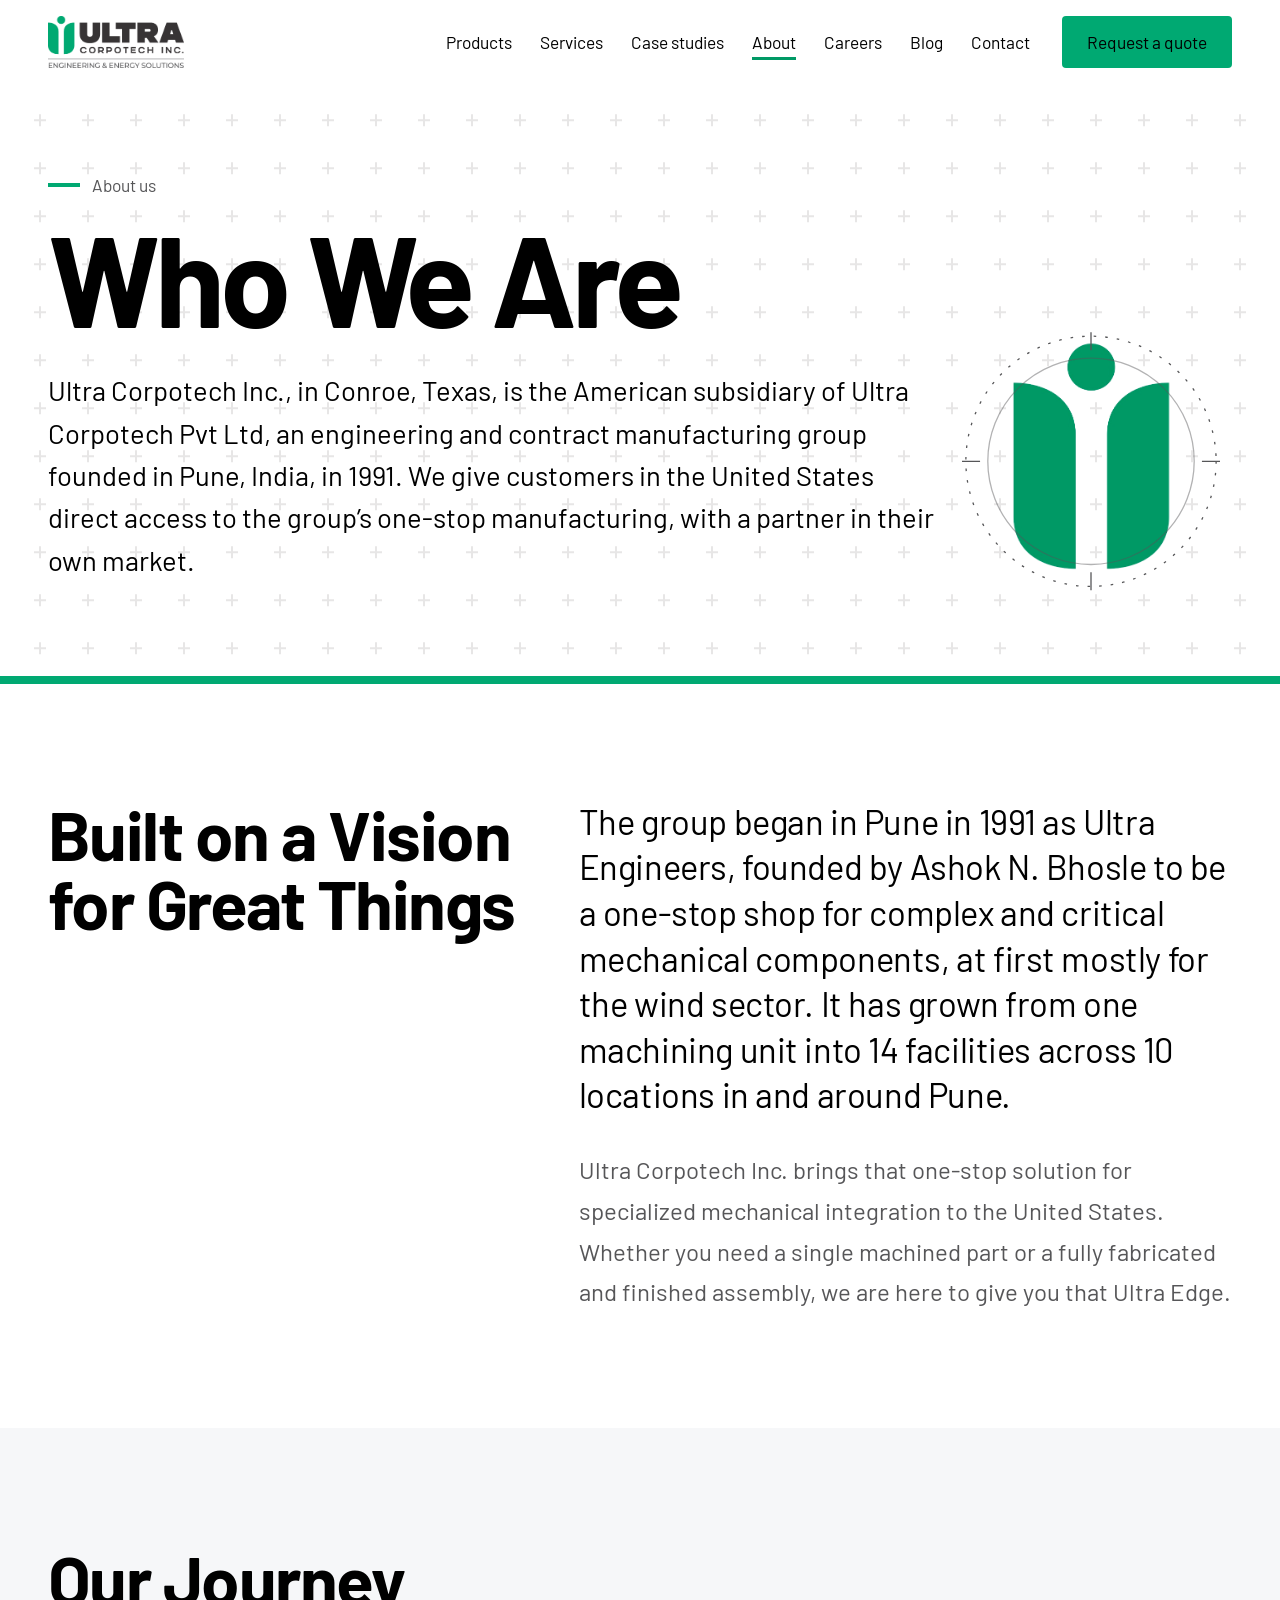
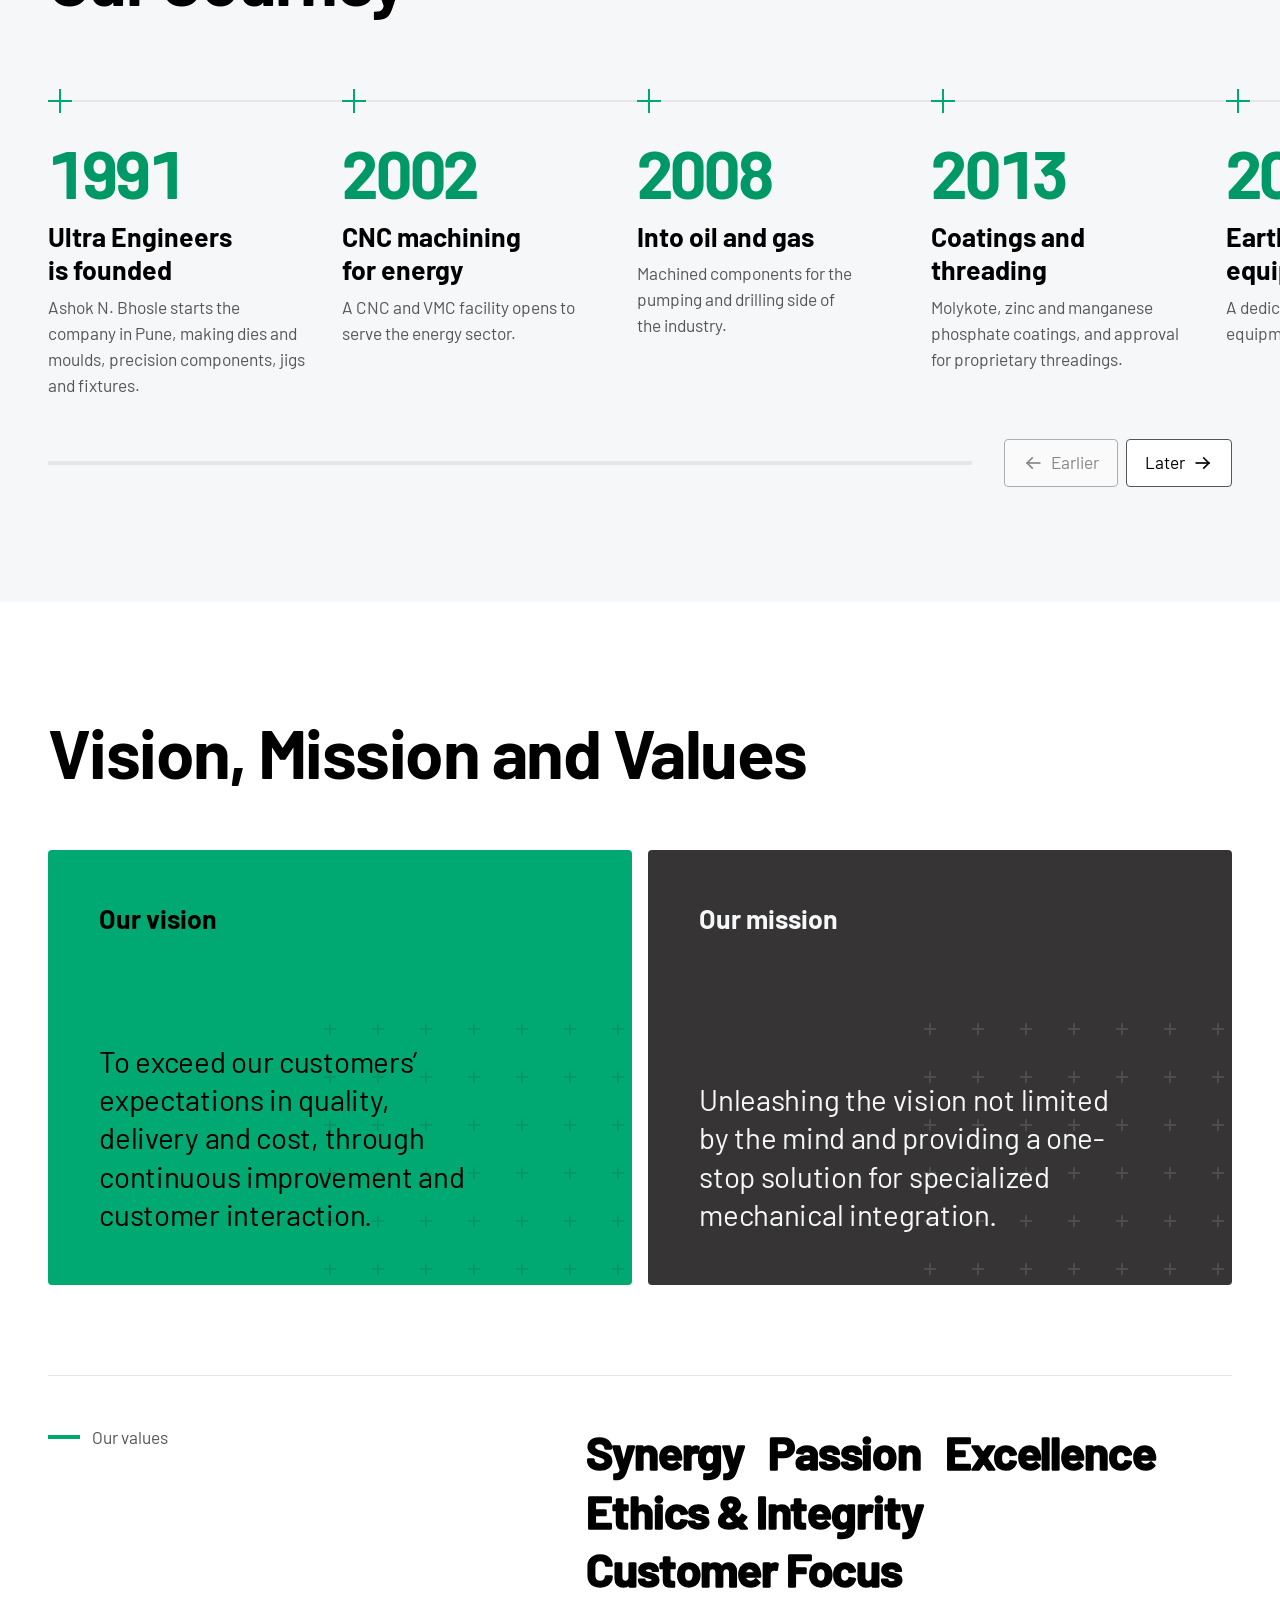
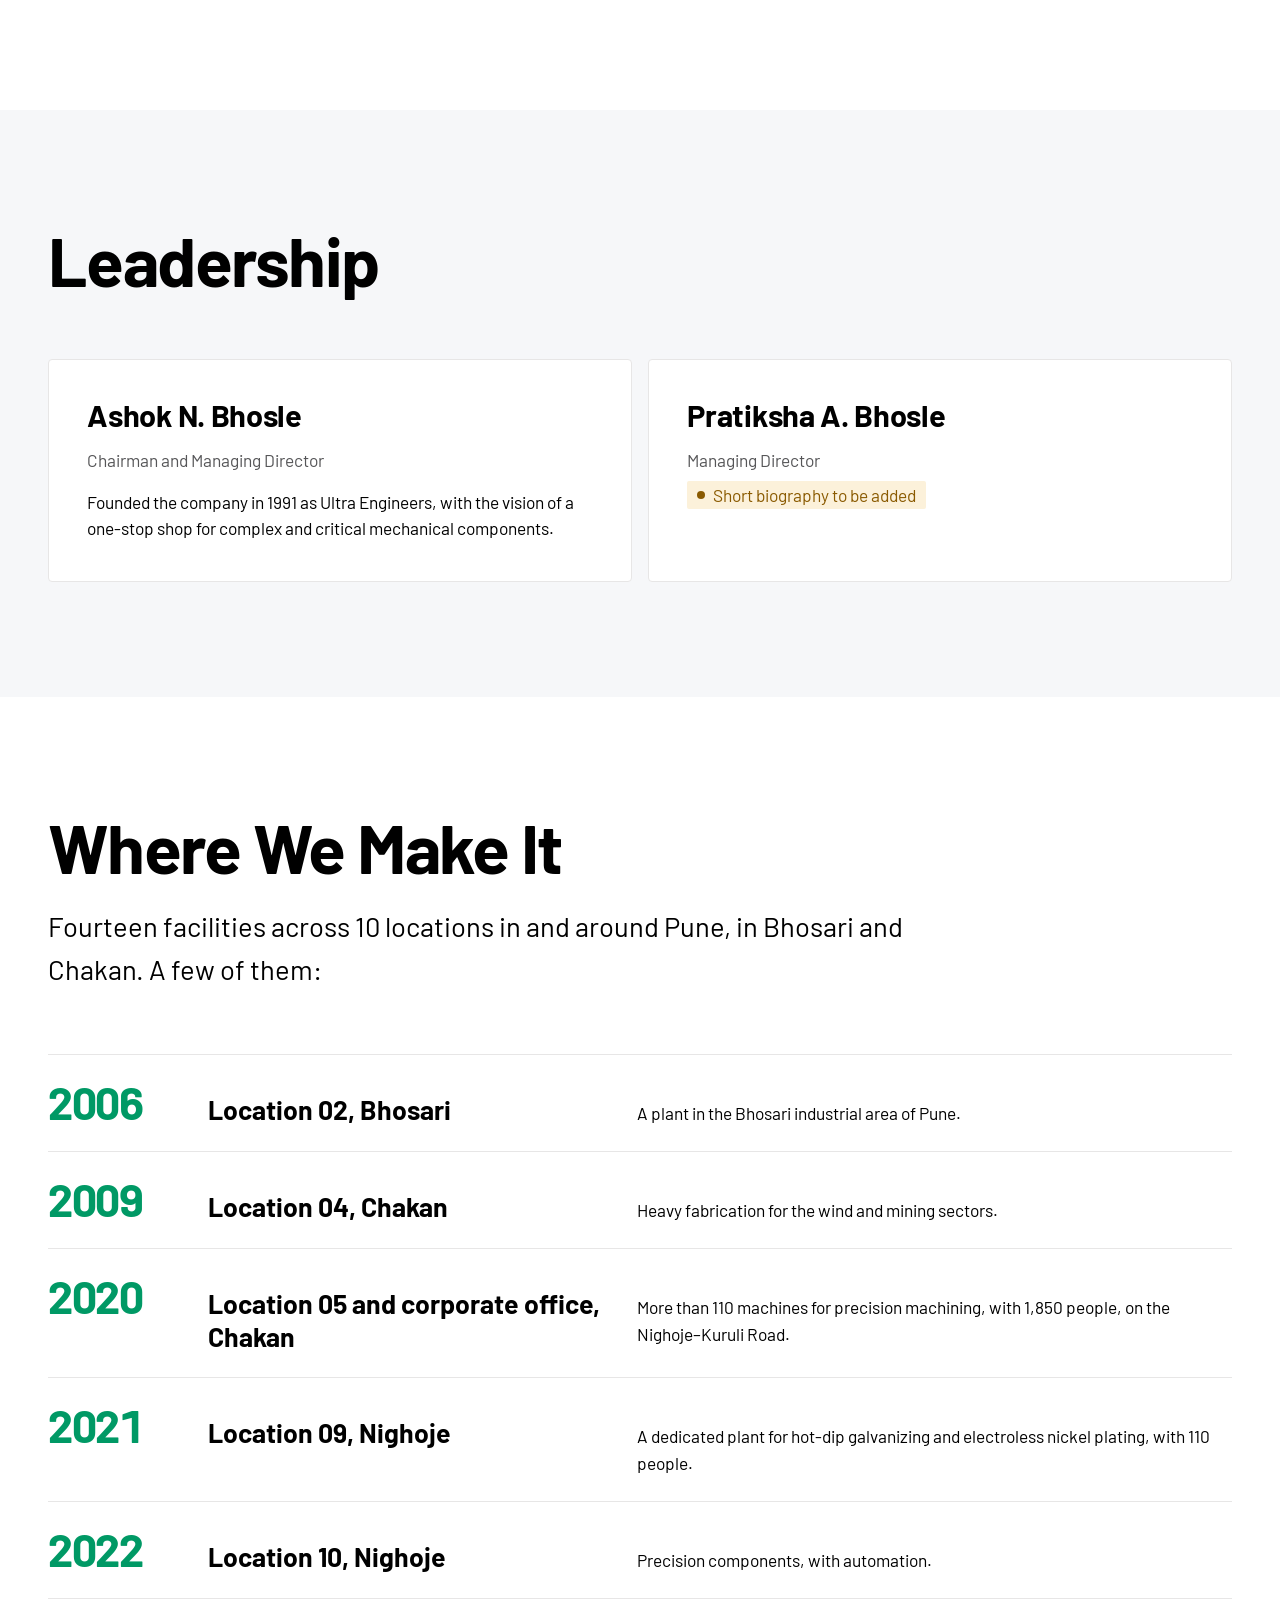
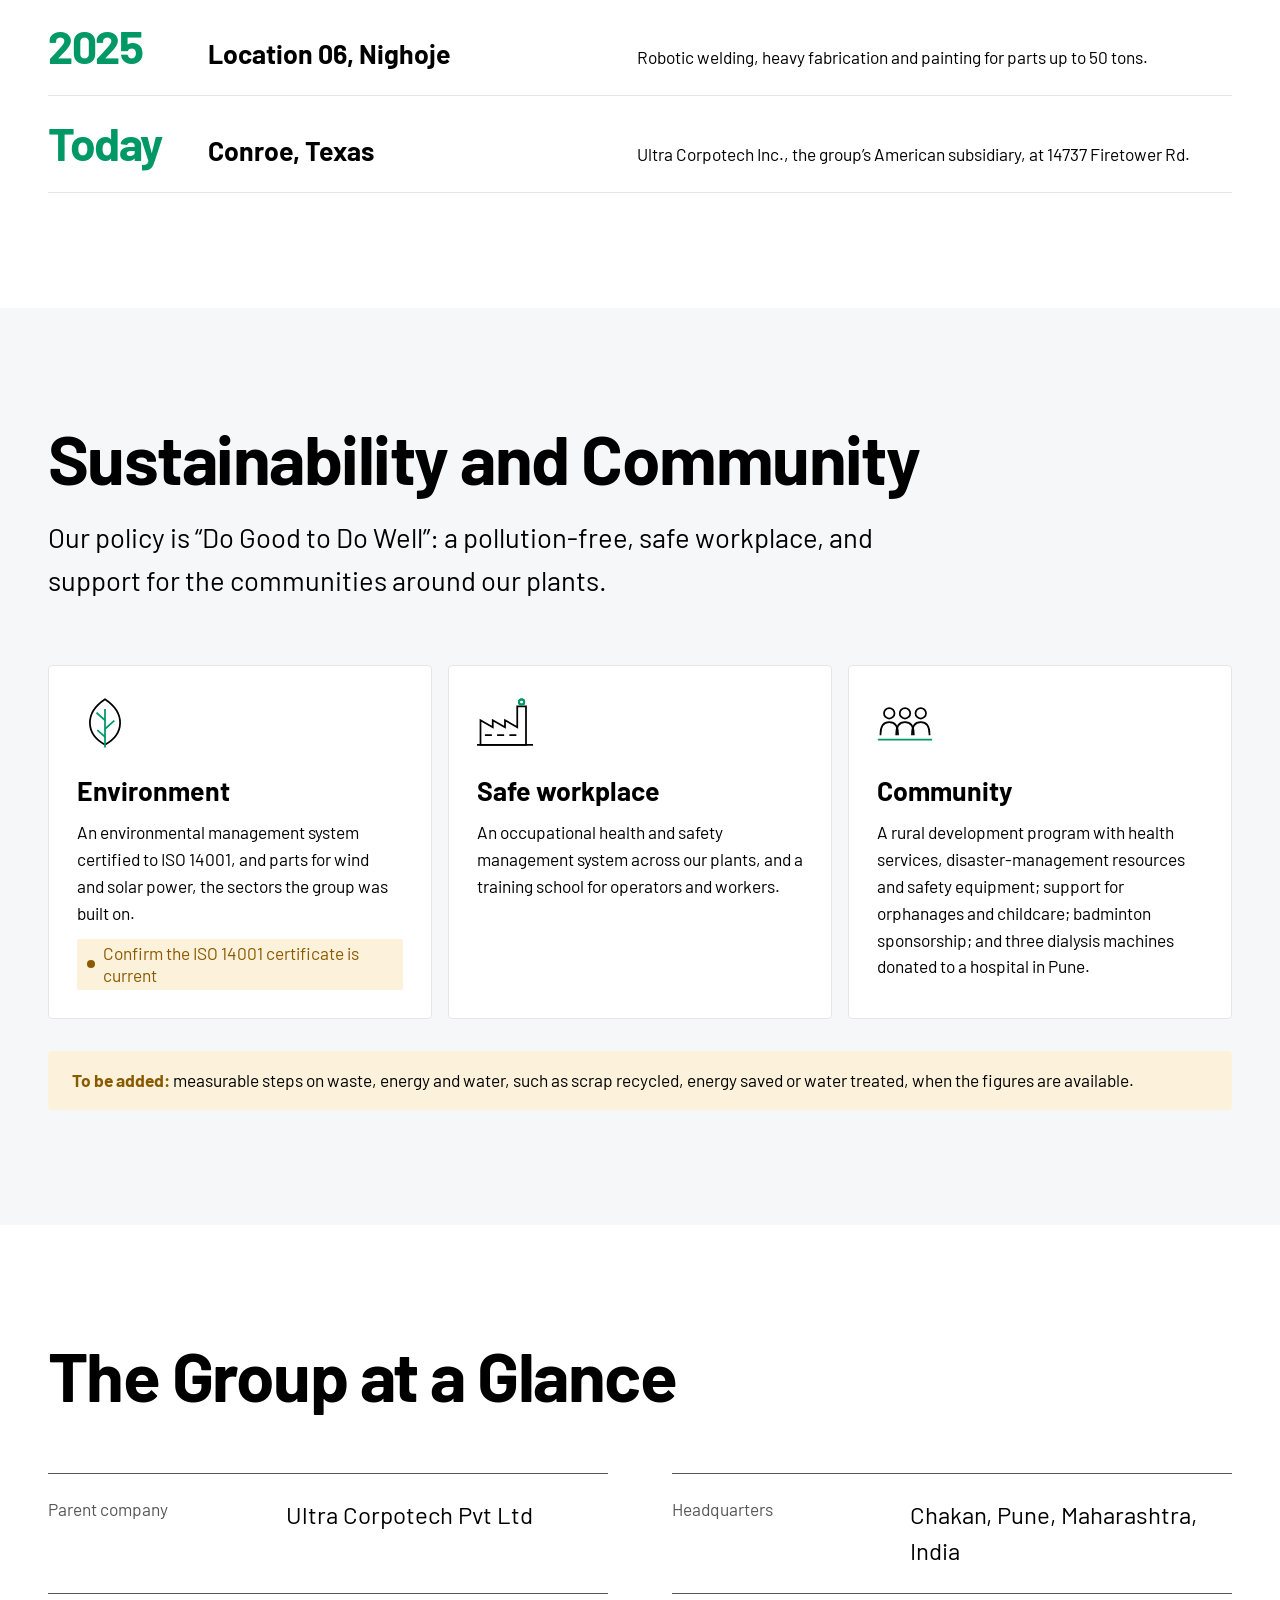
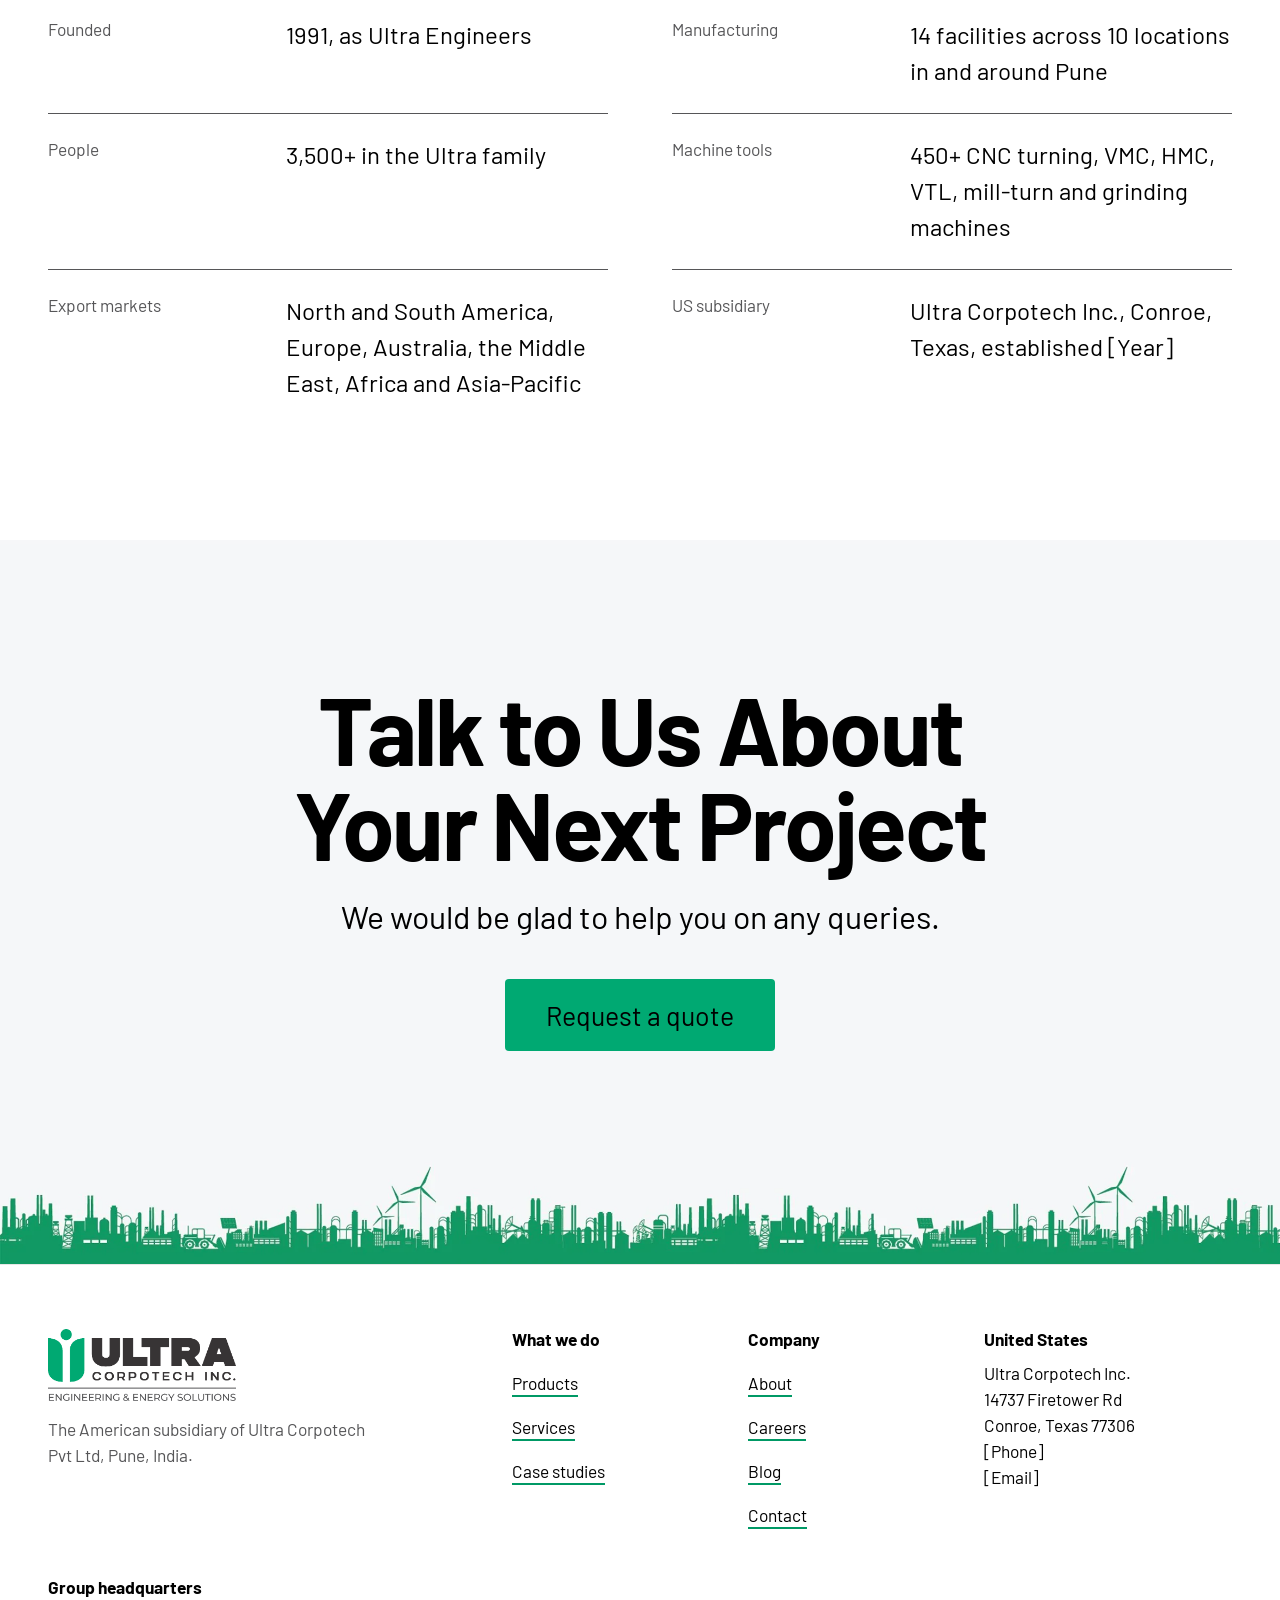
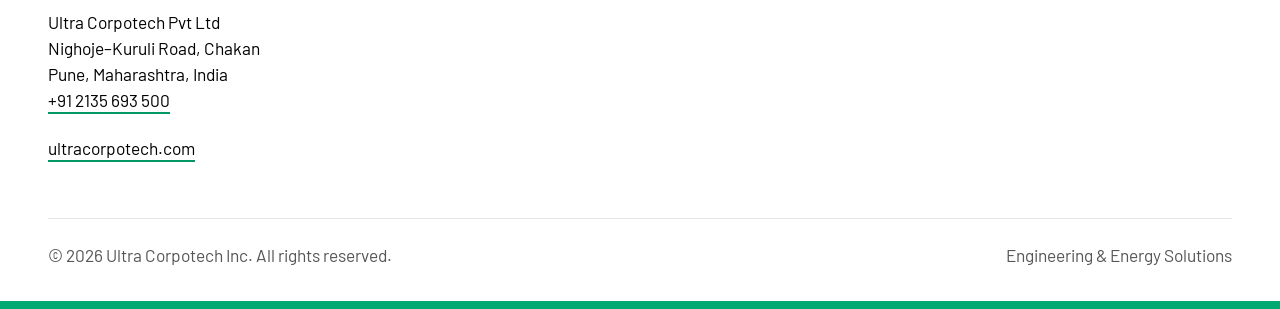
==== commit 5a039cde: "Add products, services, case studies, careers and blog pages Restructure the site around what custom" ====
--- a/about.html
+++ b/about.html
@@ -4,7 +4,7 @@
 <meta charset="utf-8">
 <meta name="viewport" content="width=device-width, initial-scale=1, viewport-fit=cover">
 <title>About | Ultra Corpotech Inc.</title>
-<meta name="description" content="Ultra Corpotech Inc. gives customers in the United States direct access to the Ultra Corpotech group’s one-stop manufacturing, built up in Pune, India, since 1991.">
+<meta name="description" content="Ultra Corpotech Inc., in Conroe, Texas, is the American subsidiary of Ultra Corpotech Pvt Ltd, a Pune engineering group founded in 1991 with 14 plants and more than 3,500 people.">
 <meta name="theme-color" content="#00a972">
 <link rel="icon" type="image/png" href="assets/img/mark.png">
 <link rel="preload" href="assets/fonts/barlow-700-latin.woff2" as="font" type="font/woff2" crossorigin>
@@ -44,10 +44,12 @@
     <a class="brand" href="index.html" aria-label="Ultra Corpotech Inc. home"><img class="brand-lockup" src="assets/img/lockup.png" alt="" width="692" height="265"><img class="brand-mark" src="assets/img/mark.png" alt="" width="118" height="171"></a>
     <nav class="nav" aria-label="Main">
       <ul class="nav-list">
-        <li><a class="nav-link" href="index.html">Home</a></li>
+        <li><a class="nav-link" href="products.html">Products</a></li>
+        <li><a class="nav-link" href="services.html">Services</a></li>
+        <li><a class="nav-link" href="case-studies.html">Case studies</a></li>
         <li><a class="nav-link" href="about.html" aria-current="page">About</a></li>
-        <li><a class="nav-link" href="capabilities.html">Capabilities</a></li>
-        <li><a class="nav-link" href="industries.html">Industries</a></li>
+        <li><a class="nav-link" href="careers.html">Careers</a></li>
+        <li><a class="nav-link" href="blog.html">Blog</a></li>
         <li><a class="nav-link" href="contact.html">Contact</a></li>
       </ul>
       <span class="nav-indicator" aria-hidden="true"></span>
@@ -62,10 +64,13 @@
     <nav aria-label="Menu">
       <ul class="menu-list">
         <li><a class="menu-link" href="index.html" style="--i: 0"><span>Home</span></a></li>
-        <li><a class="menu-link" href="about.html" aria-current="page" style="--i: 1"><span>About</span></a></li>
-        <li><a class="menu-link" href="capabilities.html" style="--i: 2"><span>Capabilities</span></a></li>
-        <li><a class="menu-link" href="industries.html" style="--i: 3"><span>Industries</span></a></li>
-        <li><a class="menu-link" href="contact.html" style="--i: 4"><span>Contact</span></a></li>
+        <li><a class="menu-link" href="products.html" style="--i: 1"><span>Products</span></a></li>
+        <li><a class="menu-link" href="services.html" style="--i: 2"><span>Services</span></a></li>
+        <li><a class="menu-link" href="case-studies.html" style="--i: 3"><span>Case studies</span></a></li>
+        <li><a class="menu-link" href="about.html" aria-current="page" style="--i: 4"><span>About</span></a></li>
+        <li><a class="menu-link" href="careers.html" style="--i: 5"><span>Careers</span></a></li>
+        <li><a class="menu-link" href="blog.html" style="--i: 6"><span>Blog</span></a></li>
+        <li><a class="menu-link" href="contact.html" style="--i: 7"><span>Contact</span></a></li>
       </ul>
     </nav>
   </div>
@@ -82,7 +87,7 @@
       <div>
         <p class="eyebrow" data-reveal><span class="eyebrow-bar" aria-hidden="true"></span><span data-scramble>About us</span></p>
         <h1 id="page-title" class="page-title" data-split style="--delay: 120ms">Who We Are</h1>
-        <p class="lead" data-reveal style="--delay: 460ms">Ultra Corpotech Inc. is the American subsidiary of Ultra Corpotech Pvt Ltd, an engineering and contract manufacturing group based in Pune, India. We give customers in the United States direct access to the group’s one-stop manufacturing, with a partner in their own market.</p>
+        <p class="lead" data-reveal style="--delay: 460ms">Ultra Corpotech Inc., in Conroe, Texas, is the American subsidiary of Ultra Corpotech Pvt Ltd, an engineering and contract manufacturing group founded in Pune, India, in 1991. We give customers in the United States direct access to the group’s one-stop manufacturing, with a partner in their own market.</p>
       </div>
       <div class="page-hero-art is-mark" aria-hidden="true">
         <div class="datum"><svg viewBox="0 0 200 200" fill="none" stroke="currentColor" stroke-width="1"><g class="ring"><circle cx="100" cy="100" r="97" stroke-dasharray="2 7"/><path d="M100 0V14M100 186V200M0 100H14M186 100H200"/></g><circle cx="100" cy="100" r="80" stroke-opacity=".45"/></svg></div>
@@ -96,16 +101,42 @@
     <div class="wrap story-grid">
       <h2 id="story-title" class="h2" data-split>Built on a Vision for Great Things</h2>
       <div class="story-copy">
-        <p class="story-big" data-words>The founding principle of Ultra Corpotech is a vision for great things. The group began in Pune in 1991 as Ultra Engineers, with the aim of being a one-stop shop for its customers, and has supplied Ultra Edge engineering and energy solutions to OEMs around the world ever since.</p>
+        <p class="story-big" data-words>The group began in Pune in 1991 as Ultra Engineers, founded by Ashok N. Bhosle to be a one-stop shop for complex and critical mechanical components, at first mostly for the wind sector. It has grown from one machining unit into 14 facilities across 10 locations in and around Pune.</p>
         <p class="body" data-reveal>Ultra Corpotech Inc. brings that one-stop solution for specialized mechanical integration to the United States. Whether you need a single machined part or a fully fabricated and finished assembly, we are here to give you that Ultra Edge.</p>
       </div>
     </div>
   </section>
 
-  <section class="band band-muted" aria-labelledby="vision-title">
-    <div class="wrap">
-      <div class="section-head">
-        <h2 id="vision-title" class="h2" data-split>Vision and Mission</h2>
+  <section class="band band-muted" id="journey" aria-labelledby="journey-title">
+    <div class="wrap section-head">
+      <h2 id="journey-title" class="h2" data-split>Our Journey</h2>
+    </div>
+    <div class="timeline" data-timeline data-in>
+      <ol class="timeline-track" tabindex="0" aria-label="Milestones from 1991 to today" data-cursor-label="Drag">
+        <li class="milestone"><span class="milestone-node" aria-hidden="true"></span><span class="milestone-year">1991</span><h3>Ultra Engineers is founded</h3><p>Ashok N. Bhosle starts the company in Pune, making dies and moulds, precision components, jigs and fixtures.</p></li>
+        <li class="milestone"><span class="milestone-node" aria-hidden="true"></span><span class="milestone-year">2002</span><h3>CNC machining for energy</h3><p>A CNC and VMC facility opens to serve the energy sector.</p></li>
+        <li class="milestone"><span class="milestone-node" aria-hidden="true"></span><span class="milestone-year">2008</span><h3>Into oil and gas</h3><p>Machined components for the pumping and drilling side of the industry.</p></li>
+        <li class="milestone"><span class="milestone-node" aria-hidden="true"></span><span class="milestone-year">2013</span><h3>Coatings and threading</h3><p>Molykote, zinc and manganese phosphate coatings, and approval for proprietary threadings.</p></li>
+        <li class="milestone"><span class="milestone-node" aria-hidden="true"></span><span class="milestone-year">2015</span><h3>Earth-moving equipment</h3><p>A dedicated unit for earth-moving equipment opens in Chakan.</p></li>
+        <li class="milestone"><span class="milestone-node" aria-hidden="true"></span><span class="milestone-year">2019</span><h3>Laser cladding and brazing</h3><p>Two new special processes join the group’s surface engineering.</p></li>
+        <li class="milestone"><span class="milestone-node" aria-hidden="true"></span><span class="milestone-year">2022</span><h3>Galvanizing in-house</h3><p>A new hot-dip galvanizing plant, with expanded fabrication and machining.</p></li>
+        <li class="milestone"><span class="milestone-node" aria-hidden="true"></span><span class="milestone-year">2025</span><h3>Fabrication up to 50 tons</h3><p>A new plant in Nighoje, Chakan, adds robotic welding, heavy fabrication and painting for parts up to 50 tons.</p></li>
+        <li class="milestone"><span class="milestone-node" aria-hidden="true"></span><span class="milestone-year">Today</span><h3>Ultra Corpotech Inc.</h3><p>Our US subsidiary in Conroe, Texas, brings the group to customers across the United States.</p></li>
+      </ol>
+      <div class="wrap timeline-foot">
+        <div class="timeline-bar" aria-hidden="true"><i></i></div>
+        <div class="tl-btns">
+          <button class="carousel-btn" type="button" data-tl-prev><svg aria-hidden="true" focusable="false" viewBox="0 0 24 24" fill="none" stroke="currentColor" stroke-width="2" stroke-linecap="square"><path d="M20 12H5"/><path d="M11 6l-6 6 6 6"/></svg>Earlier</button>
+          <button class="carousel-btn" type="button" data-tl-next>Later<svg aria-hidden="true" focusable="false" viewBox="0 0 24 24" fill="none" stroke="currentColor" stroke-width="2" stroke-linecap="square"><path d="M4 12h15"/><path d="M13 6l6 6-6 6"/></svg></button>
+        </div>
+      </div>
+    </div>
+  </section>
+
+  <section class="band" id="values" aria-labelledby="vision-title">
+    <div class="wrap">
+      <div class="section-head">
+        <h2 id="vision-title" class="h2" data-split>Vision, Mission and Values</h2>
       </div>
       <div class="vm-grid" data-in>
         <article class="vm-card vm-vision" data-tone="light">
@@ -117,61 +148,110 @@
           <p>Unleashing the vision not limited by the mind and providing a one-stop solution for specialized mechanical integration.</p>
         </article>
       </div>
-    </div>
-  </section>
-
-  <section class="band" aria-labelledby="why-title">
-    <div class="wrap">
-      <div class="section-head">
-        <h2 id="why-title" class="h2" data-split>Why Work With UCI</h2>
-      </div>
-      <ul class="why-grid" data-stagger>
+      <div class="vmv-grid">
+        <h3 class="vmv-label">Our values</h3>
+        <ul class="values" data-in>
+          <li>Synergy</li>
+          <li>Passion</li>
+          <li>Excellence</li>
+          <li>Ethics &amp; Integrity</li>
+          <li>Customer Focus</li>
+        </ul>
+      </div>
+    </div>
+  </section>
+
+  <section class="band band-muted" aria-labelledby="leaders-title">
+    <div class="wrap">
+      <div class="section-head">
+        <h2 id="leaders-title" class="h2" data-split>Leadership</h2>
+      </div>
+      <div class="leaders" data-stagger>
+        <article class="leader">
+          <h3>Ashok N. Bhosle</h3>
+          <p class="role">Chairman and Managing Director</p>
+          <p>Founded the company in 1991 as Ultra Engineers, with the vision of a one-stop shop for complex and critical mechanical components.</p>
+        </article>
+        <article class="leader">
+          <h3>Pratiksha A. Bhosle</h3>
+          <p class="role">Managing Director</p>
+          <span class="todo-badge">Short biography to be added</span>
+        </article>
+      </div>
+    </div>
+  </section>
+
+  <section class="band" id="footprint" aria-labelledby="plants-title">
+    <div class="wrap">
+      <div class="section-head">
+        <div>
+          <h2 id="plants-title" class="h2" data-split>Where We Make It</h2>
+          <p class="lead" data-reveal>Fourteen facilities across 10 locations in and around Pune, in Bhosari and Chakan. A few of them:</p>
+        </div>
+      </div>
+      <ol class="plants" data-stagger>
+        <li class="plant"><span class="plant-year">2006</span><span class="plant-place">Location 02, Bhosari</span><span class="plant-what">A plant in the Bhosari industrial area of Pune.</span></li>
+        <li class="plant"><span class="plant-year">2009</span><span class="plant-place">Location 04, Chakan</span><span class="plant-what">Heavy fabrication for the wind and mining sectors.</span></li>
+        <li class="plant"><span class="plant-year">2020</span><span class="plant-place">Location 05 and corporate office, Chakan</span><span class="plant-what">More than 110 machines for precision machining, with 1,850 people, on the Nighoje–Kuruli Road.</span></li>
+        <li class="plant"><span class="plant-year">2021</span><span class="plant-place">Location 09, Nighoje</span><span class="plant-what">A dedicated plant for hot-dip galvanizing and electroless nickel plating, with 110 people.</span></li>
+        <li class="plant"><span class="plant-year">2022</span><span class="plant-place">Location 10, Nighoje</span><span class="plant-what">Precision components, with automation.</span></li>
+        <li class="plant"><span class="plant-year">2025</span><span class="plant-place">Location 06, Nighoje</span><span class="plant-what">Robotic welding, heavy fabrication and painting for parts up to 50 tons.</span></li>
+        <li class="plant"><span class="plant-year">Today</span><span class="plant-place">Conroe, Texas</span><span class="plant-what">Ultra Corpotech Inc., the group’s American subsidiary, at 14737 Firetower Rd.</span></li>
+      </ol>
+      <!-- Facility photography: add photographs of the plants here when the photoshoot is done. -->
+    </div>
+  </section>
+
+  <section class="band band-muted" id="sustainability" aria-labelledby="sustain-title">
+    <div class="wrap">
+      <div class="section-head">
+        <div>
+          <h2 id="sustain-title" class="h2" data-split>Sustainability and Community</h2>
+          <p class="lead" data-reveal>Our policy is “Do Good to Do Well”: a pollution-free, safe workplace, and support for the communities around our plants.</p>
+        </div>
+      </div>
+      <ul class="sustain-grid" data-stagger>
         <li>
-          <article class="why-card" data-tilt>
-            <span data-icon="quality" aria-hidden="true"></span>
-            <h3>Quality</h3>
-            <p>An in-house quality lab and inspection facility, NDT, and welders qualified to AWS and EN standards, working to EN 15085-2, DIN EN ISO 3834-2 and EN 1090.</p>
+          <article class="sustain-item">
+            <span data-icon="leaf" aria-hidden="true"></span>
+            <h3>Environment</h3>
+            <p>An environmental management system certified to ISO 14001, and parts for wind and solar power, the sectors the group was built on.</p>
+            <span class="todo-badge">Confirm the ISO 14001 certificate is current</span>
           </article>
         </li>
         <li>
-          <article class="why-card" data-tilt>
-            <span data-icon="gantry" aria-hidden="true"></span>
-            <h3>Delivery</h3>
-            <p>Fourteen facilities, with gantry lines and overhead cranes, give capacity for production programs, backed by export shipping, warehousing and 3PL.</p>
+          <article class="sustain-item">
+            <span data-icon="factory" aria-hidden="true"></span>
+            <h3>Safe workplace</h3>
+            <p>An occupational health and safety management system across our plants, and a training school for operators and workers.</p>
           </article>
         </li>
         <li>
-          <article class="why-card" data-tilt>
-            <span data-icon="cost" aria-hidden="true"></span>
-            <h3>Cost</h3>
-            <p>Cutting, welding, machining and finishing with one partner means fewer hand-offs between suppliers and one point of accountability.</p>
+          <article class="sustain-item">
+            <span data-icon="people" aria-hidden="true"></span>
+            <h3>Community</h3>
+            <p>A rural development program with health services, disaster-management resources and safety equipment; support for orphanages and childcare; badminton sponsorship; and three dialysis machines donated to a hospital in Pune.</p>
           </article>
         </li>
-        <li>
-          <article class="why-card" data-tilt>
-            <span data-icon="people" aria-hidden="true"></span>
-            <h3>People</h3>
-            <p>More than 3,000 skilled people, with a training school that develops the group’s operators and workers.</p>
-          </article>
-        </li>
-      </ul>
-    </div>
-  </section>
-
-  <section class="band band-muted" aria-labelledby="glance-title">
+      </ul>
+      <p class="todo-box"><strong>To be added:</strong> measurable steps on waste, energy and water, such as scrap recycled, energy saved or water treated, when the figures are available.</p>
+    </div>
+  </section>
+
+  <section class="band" aria-labelledby="glance-title">
     <div class="wrap">
       <div class="section-head">
         <h2 id="glance-title" class="h2" data-split>The Group at a Glance</h2>
       </div>
       <dl class="glance" data-in>
         <div class="glance-row"><dt>Parent company</dt><dd>Ultra Corpotech Pvt Ltd</dd></div>
-        <div class="glance-row"><dt>Headquarters</dt><dd>Pune, Maharashtra, India</dd></div>
+        <div class="glance-row"><dt>Headquarters</dt><dd>Chakan, Pune, Maharashtra, India</dd></div>
         <div class="glance-row"><dt>Founded</dt><dd>1991, as Ultra Engineers</dd></div>
         <div class="glance-row"><dt>Manufacturing</dt><dd>14 facilities across 10 locations in and around Pune</dd></div>
-        <div class="glance-row"><dt>People</dt><dd>3,000+ skilled personnel</dd></div>
+        <div class="glance-row"><dt>People</dt><dd>3,500+ in the Ultra family</dd></div>
         <div class="glance-row"><dt>Machine tools</dt><dd>450+ CNC turning, VMC, HMC, VTL, mill-turn and grinding machines</dd></div>
-        <div class="glance-row"><dt>Export markets</dt><dd>North and South America, Europe, Australia, the Middle East and Africa</dd></div>
-        <div class="glance-row"><dt>US subsidiary</dt><dd>Ultra Corpotech Inc., [City, State], established [Year]</dd></div>
+        <div class="glance-row"><dt>Export markets</dt><dd>North and South America, Europe, Australia, the Middle East, Africa and Asia-Pacific</dd></div>
+        <div class="glance-row"><dt>US subsidiary</dt><dd>Ultra Corpotech Inc., Conroe, Texas, established [Year]</dd></div>
       </dl>
     </div>
   </section>
@@ -191,22 +271,30 @@
       <a class="brand" href="index.html" aria-label="Ultra Corpotech Inc. home"><img class="brand-lockup" src="assets/img/lockup.png" alt="" width="692" height="265" loading="lazy"><img class="brand-mark" src="assets/img/mark.png" alt="" width="118" height="171" loading="lazy"></a>
       <p>The American subsidiary of Ultra Corpotech Pvt Ltd, Pune, India.</p>
     </div>
-    <nav class="footer-col" aria-label="Footer">
+    <nav class="footer-col is-links" aria-label="What we do">
+      <h2>What we do</h2>
+      <ul class="footer-links">
+        <li><a class="link" href="products.html">Products</a></li>
+        <li><a class="link" href="services.html">Services</a></li>
+        <li><a class="link" href="case-studies.html">Case studies</a></li>
+      </ul>
+    </nav>
+    <nav class="footer-col is-links" aria-label="Company">
       <h2>Company</h2>
       <ul class="footer-links">
         <li><a class="link" href="about.html">About</a></li>
-        <li><a class="link" href="capabilities.html">Capabilities</a></li>
-        <li><a class="link" href="industries.html">Industries</a></li>
+        <li><a class="link" href="careers.html">Careers</a></li>
+        <li><a class="link" href="blog.html">Blog</a></li>
         <li><a class="link" href="contact.html">Contact</a></li>
       </ul>
     </nav>
     <div class="footer-col">
       <h2>United States</h2>
-      <address>Ultra Corpotech Inc.<br>[Street address]<br>[City, State ZIP]<br>[Phone]<br>[Email]</address>
+      <address>Ultra Corpotech Inc.<br>14737 Firetower Rd<br>Conroe, Texas 77306<br>[Phone]<br>[Email]</address>
     </div>
     <div class="footer-col">
       <h2>Group headquarters</h2>
-      <p>Ultra Corpotech Pvt Ltd<br>Pune, Maharashtra, India</p>
+      <address>Ultra Corpotech Pvt Ltd<br>Nighoje–Kuruli Road, Chakan<br>Pune, Maharashtra, India<br><a class="link" href="tel:+912135693500">+91 2135 693 500</a></address>
       <a class="link" href="https://ultracorpotech.com/">ultracorpotech.com</a>
     </div>
   </div>
--- a/assets/css/site.css
+++ b/assets/css/site.css
@@ -112,6 +112,8 @@
   --success-soft: #e3f4ec;
   --danger: #9f1d17;
   --danger-soft: #fbeae8;
+  --warning: #8a5a00;
+  --warning-soft: #fcf1da;
   --ring-gap: #ffffff;
   --lockup-display: block;
   --mark-display: none;
@@ -137,6 +139,8 @@
     --success-soft: #123526;
     --danger: #f47a70;
     --danger-soft: #461c19;
+    --warning: #f2b84b;
+    --warning-soft: #3a2c0e;
     --ring-gap: #231f20;
     --lockup-display: none;
     --mark-display: block;
@@ -162,6 +166,8 @@
   --success-soft: #123526;
   --danger: #f47a70;
   --danger-soft: #461c19;
+  --warning: #f2b84b;
+  --warning-soft: #3a2c0e;
   --ring-gap: #231f20;
   --lockup-display: none;
   --mark-display: block;
@@ -280,7 +286,10 @@
   background: var(--band-dark);
   color: var(--band-dark-ink);
   --ring-gap: var(--band-dark);
+  --ink: var(--band-dark-ink);
   --ink-muted: var(--band-dark-muted);
+  --line: #4c4d4f;
+  --link-underline: var(--green);
 }
 
 .section-head {
@@ -446,10 +455,8 @@
   transition: transform 0.55s var(--ease-push);
 }
 .roll > span + span { transform: translate3d(0, 110%, 0); }
-.btn:hover .roll > span:first-child,
-.menu-cta:hover .roll > span:first-child { transform: translate3d(0, -110%, 0); }
-.btn:hover .roll > span + span,
-.menu-cta:hover .roll > span + span { transform: none; }
+.btn:hover .roll > span:first-child { transform: translate3d(0, -110%, 0); }
+.btn:hover .roll > span + span { transform: none; }
 
 .btn[disabled] { cursor: progress; }
 
@@ -501,13 +508,13 @@
   text-decoration: none;
 }
 /* Without the script, the current page keeps the template's underline */
-.nav-link[aria-current="page"] {
+.nav-link[aria-current] {
   text-decoration: underline;
   text-decoration-color: var(--link-underline);
   text-decoration-thickness: 3px;
   text-underline-offset: 10px;
 }
-.nav.has-indicator .nav-link[aria-current="page"] { text-decoration: none; }
+.nav.has-indicator .nav-link[aria-current] { text-decoration: none; }
 .nav-indicator {
   position: absolute;
   left: 0;
@@ -549,7 +556,7 @@
 .menu-open .menu-toggle-icon i:first-child { top: 5px; transform: rotate(45deg); }
 .menu-open .menu-toggle-icon i:last-child { top: 5px; transform: rotate(-45deg); }
 
-@media (max-width: 1023px) {
+@media (max-width: 1119px) {
   .brand img { height: 44px; }
   .js .nav,
   .js .header-cta { display: none; }
@@ -603,7 +610,7 @@
   transition-delay: calc(0.12s + var(--i, 0) * 0.06s);
 }
 .menu-open .menu-link > span { transform: none; }
-.menu-link[aria-current="page"] > span {
+.menu-link[aria-current] > span {
   text-decoration: underline;
   text-decoration-color: var(--link-underline);
   text-decoration-thickness: 0.07em;
@@ -951,6 +958,23 @@
 .cursor.is-locked .cursor-frame i { width: 14px; height: 14px; border-color: var(--focus); }
 .cursor.on-dark.is-locked .cursor-frame i { border-color: var(--green); }
 .cursor.is-down .cursor-frame i { width: 18px; height: 18px; }
+.cursor-label {
+  position: absolute;
+  left: 24px;
+  top: 22px;
+  padding: 4px 10px;
+  border-radius: var(--radius-sm);
+  background: var(--green);
+  color: var(--on-green);
+  font-size: var(--fs-fine);
+  line-height: 1.2;
+  white-space: nowrap;
+  opacity: 0;
+  transform: scale(0.6);
+  transform-origin: 0 0;
+  transition: opacity 0.25s, transform 0.35s var(--ease-push);
+}
+.cursor.has-label .cursor-label { opacity: 1; transform: none; }
 
 .plus-burst {
   position: fixed;
@@ -1052,10 +1076,7 @@
 .band-muted,
 .tone-muted { --tone-bg: var(--surface-muted); }
 .tile,
-.why-card,
-.sector-card,
 .cap { --tone-bg: var(--surface-raised); }
-.sector-card.is-feature { --tone-bg: var(--surface-muted); }
 .draw-on { stroke-dasharray: 100; stroke-dashoffset: 0; }
 .motion .draw-on {
   stroke-dashoffset: 100;
@@ -1351,21 +1372,6 @@
   transform: scale(calc(1 - var(--cover, 0) * 0.07));
   transform-origin: 50% 0;
 }
-.stack-kicker {
-  display: flex;
-  align-items: center;
-  gap: var(--space-3);
-  margin-bottom: var(--space-6);
-  font-size: var(--fs-fine);
-  line-height: 1.2;
-  color: var(--ink-muted);
-}
-.stack-kicker::before {
-  content: "";
-  width: 32px;
-  height: 4px;
-  background: var(--art-accent, var(--green));
-}
 .stack-title {
   font-size: clamp(44px, 6.6vw, 112px);
   line-height: 0.95;
@@ -1386,7 +1392,9 @@
   color: var(--on-green);
   border-top-color: var(--green);
   --tone-bg: var(--green);
+  --ink: #000000;
   --ink-muted: #000000;
+  --link-underline: #000000;
   --art-ink: #000000;
   --art-accent: #f6f7f9;
   --ring-gap: var(--green);
@@ -1397,7 +1405,10 @@
   color: var(--band-dark-ink);
   border-top-color: var(--band-dark);
   --tone-bg: var(--band-dark);
+  --ink: var(--band-dark-ink);
   --ink-muted: var(--band-dark-muted);
+  --link-underline: var(--green);
+  --line: #4c4d4f;
   --art-accent: var(--green);
   --ring-gap: var(--band-dark);
 }
@@ -1407,16 +1418,7 @@
   .stack-art { max-width: 420px; justify-self: start; }
 }
 
-/* Industries tiles */
-.sector-grid {
-  display: grid;
-  grid-template-columns: repeat(4, minmax(0, 1fr));
-  gap: var(--space-4);
-  margin: 0;
-  padding: 0;
-  list-style: none;
-}
-.sector-grid .is-feature { grid-column: span 3; }
+/* Tiles: product and article cards */
 .tile {
   position: relative;
   isolation: isolate;
@@ -1462,41 +1464,8 @@
   font-weight: 700;
   line-height: 1.2;
 }
-.tile-go {
-  width: 24px;
-  height: 24px;
-  flex: none;
-  transform: translate3d(-8px, 8px, 0);
-  opacity: 0;
-  transition: transform 0.45s var(--ease-push), opacity 0.3s;
-}
-a.tile:hover .tile-go,
-a.tile:focus-visible .tile-go { transform: none; opacity: 1; }
-.is-feature .tile {
-  display: grid;
-  grid-template-columns: minmax(0, 1fr) minmax(0, 1.15fr);
-  align-items: end;
-  gap: var(--space-6) var(--space-12);
-}
-.is-feature .tile-copy {
-  display: flex;
-  flex-direction: column;
-  align-items: flex-start;
-  gap: var(--space-4);
-  height: 100%;
-}
-.is-feature .tile-name { margin-top: auto; font-size: clamp(40px, 5vw, 76px); line-height: 0.95; letter-spacing: -0.03em; }
-.is-feature .tile-desc { max-width: 26em; font-size: var(--fs-fine); line-height: 1.5; }
-.is-feature .art-host { width: 100%; max-width: 460px; justify-self: end; }
-
-@media (max-width: 1099px) {
-  .sector-grid { grid-template-columns: repeat(3, minmax(0, 1fr)); }
-}
+
 @media (max-width: 699px) {
-  .sector-grid { grid-template-columns: repeat(2, minmax(0, 1fr)); }
-  .sector-grid .is-feature,
-  .sector-grid > li:last-child { grid-column: span 2; }
-  .is-feature .tile { grid-template-columns: minmax(0, 1fr); }
   .tile { min-height: 180px; }
 }
 
@@ -1681,7 +1650,7 @@
   font-variant-numeric: tabular-nums;
 }
 
-/* Industries hero: the ten sectors orbit the mark */
+/* Hero ring: the sectors orbit the mark */
 .page-hero-art.is-ring { width: clamp(260px, 34vw, 480px); aspect-ratio: 1; }
 .ring-guide {
   position: absolute;
@@ -1735,6 +1704,9 @@
   letter-spacing: -0.012em;
 }
 .story-copy .body { color: var(--ink-muted); max-width: 34em; }
+@media (max-width: 860px) {
+  .story-grid { grid-template-columns: minmax(0, 1fr); }
+}
 
 /* About: vision and mission */
 .vm-grid {
@@ -1786,42 +1758,6 @@
 }
 
 /* About: why UCI */
-.why-grid {
-  display: grid;
-  grid-template-columns: repeat(auto-fit, minmax(min(250px, 100%), 1fr));
-  gap: var(--space-4);
-  margin: 0;
-  padding: 0;
-  list-style: none;
-}
-.why-card {
-  position: relative;
-  display: flex;
-  flex-direction: column;
-  gap: var(--space-4);
-  height: 100%;
-  padding: clamp(24px, 2.4vw, 32px);
-  overflow: hidden;
-  border: 1px solid var(--line);
-  border-radius: var(--radius-md);
-  background: var(--surface-raised);
-}
-.why-card::after {
-  content: "";
-  position: absolute;
-  left: 0;
-  right: 0;
-  bottom: 0;
-  height: var(--bar);
-  background: var(--green);
-  transform: scaleX(0);
-  transform-origin: left center;
-  transition: transform 0.7s var(--ease-push);
-}
-.why-card:hover::after { transform: none; }
-.why-card .ico-host { width: 64px; margin-bottom: var(--space-4); }
-.why-card h3 { font-size: var(--fs-sub); line-height: 1.3; }
-.why-card p { font-size: var(--fs-fine); line-height: 1.55; }
 
 /* About: the group at a glance */
 .glance {
@@ -1867,7 +1803,7 @@
   .glance-row { grid-template-columns: minmax(0, 1fr); gap: var(--space-1); }
 }
 
-/* Capabilities: capacity */
+/* Services: capacity */
 .cap-grid {
   display: grid;
   grid-template-columns: repeat(auto-fit, minmax(min(250px, 100%), 1fr));
@@ -1954,7 +1890,7 @@
 .viz-dots canvas { width: 100%; height: 96px; }
 .viz-beam { display: block; width: 132px; color: var(--ink); }
 
-/* Capabilities: the process chain */
+/* Services: the process chain */
 .chain {
   position: relative;
   padding-left: clamp(44px, 6vw, 88px);
@@ -2038,7 +1974,7 @@
   .chain-stage { grid-template-columns: minmax(0, 1fr); }
 }
 
-/* Capabilities: standards, stamped in */
+/* Services: standards, stamped in */
 .std-grid {
   display: grid;
   grid-template-columns: repeat(auto-fit, minmax(min(220px, 100%), 1fr));
@@ -2081,71 +2017,7 @@
 }
 .motion .std-grid.is-in > li { opacity: 1; transform: none; }
 
-/* Industries: sector cards */
-.sector-cards {
-  display: grid;
-  grid-template-columns: repeat(3, minmax(0, 1fr));
-  gap: var(--space-4);
-  margin: 0;
-  padding: 0;
-  list-style: none;
-}
-.sector-cards .is-feature { grid-column: 1 / -1; }
-.sector-card {
-  position: relative;
-  display: flex;
-  flex-direction: column;
-  gap: var(--space-4);
-  height: 100%;
-  min-height: 300px;
-  padding: clamp(20px, 2.4vw, 32px);
-  overflow: hidden;
-  border: 1px solid var(--line);
-  border-radius: var(--radius-md);
-  background: var(--surface-raised);
-  scroll-margin-top: calc(var(--header-h) + 32px);
-}
-.sector-card::after {
-  content: "";
-  position: absolute;
-  left: 0;
-  right: 0;
-  bottom: 0;
-  height: var(--bar);
-  background: var(--green);
-  transform: scaleX(0);
-  transform-origin: left center;
-  transition: transform 0.7s var(--ease-push);
-}
-.sector-card:hover::after,
-.sector-card:target::after { transform: none; }
-.sector-card .ico-host { width: 88px; margin-bottom: auto; }
-.sector-card h2 { font-size: var(--fs-h3); line-height: 1.08; letter-spacing: -0.012em; }
-.sector-card p { font-size: var(--fs-fine); line-height: 1.55; }
-.sector-card.is-feature {
-  display: grid;
-  grid-template-columns: minmax(0, 1fr) minmax(0, 1.2fr);
-  align-items: end;
-  gap: var(--space-6) var(--space-12);
-  min-height: 380px;
-  background: var(--surface-muted);
-}
-.sector-card.is-feature .feature-copy { display: flex; flex-direction: column; align-items: flex-start; gap: var(--space-4); }
-.sector-card.is-feature h2 { font-size: clamp(48px, 6vw, 96px); line-height: 0.95; letter-spacing: -0.035em; }
-.sector-card.is-feature p { font-size: var(--fs-body); line-height: 1.6; max-width: 26em; }
-.sector-card.is-feature .art-host { max-width: 520px; justify-self: end; width: 100%; }
-
-@media (max-width: 1023px) {
-  .sector-cards { grid-template-columns: repeat(2, minmax(0, 1fr)); }
-  .sector-cards > li:last-child { grid-column: 1 / -1; }
-}
-@media (max-width: 640px) {
-  .sector-cards { grid-template-columns: minmax(0, 1fr); }
-  .sector-card.is-feature { grid-template-columns: minmax(0, 1fr); }
-}
-
-/* Industries: sector focus with the train */
-.rail-focus { overflow: hidden; }
+/* Rail: the train that runs along its line */
 .train-line {
   position: relative;
   height: clamp(80px, 9vw, 132px);
@@ -2171,26 +2043,6 @@
   transform: translate3d(calc((1 - var(--p, 0.5)) * 100vw - var(--p, 0.5) * 100%), 0, 0);
 }
 .train svg { height: 100%; width: auto; max-width: none; }
-.focus-grid {
-  display: grid;
-  grid-template-columns: minmax(0, 7fr) minmax(0, 5fr);
-  gap: clamp(32px, 6vw, 96px);
-  align-items: start;
-}
-.focus-copy { display: grid; gap: var(--space-6); }
-.focus-copy .body { max-width: 34em; }
-.parts {
-  padding: clamp(24px, 3vw, 40px);
-  border: 1px solid var(--line);
-  border-radius: var(--radius-md);
-  background: var(--surface-raised);
-}
-.parts h3 { margin-bottom: var(--space-4); font-size: var(--fs-sub); line-height: 1.3; }
-.parts .bullets li { font-size: var(--fs-body); }
-
-@media (max-width: 860px) {
-  .focus-grid { grid-template-columns: minmax(0, 1fr); }
-}
 
 /* Contact */
 .photo-band {
@@ -2423,7 +2275,6 @@
 }
 .office h3 { font-size: var(--fs-sub); line-height: 1.3; }
 .office address { font-size: var(--fs-body); line-height: 1.6; }
-.offices-head { text-align: center; }
 
 @media (max-width: 960px) {
   .contact-grid { grid-template-columns: minmax(0, 1fr); }
@@ -2517,6 +2368,795 @@
 .a-blade { animation: blade var(--s, 4s) linear infinite; }
 .a-gust { stroke-dasharray: 18 42; stroke-opacity: 0.55; animation: gust 2.4s linear infinite; animation-delay: var(--t, 0s); }
 
+/* 16. Expanded site: products, proof, presence, people and articles ---------- */
+.nav-list { gap: 28px; }
+.odo-static { white-space: pre; }
+.stack-card .link-arrow { margin-top: var(--space-6); }
+.footer-col.is-links { flex: 1 1 140px; }
+.cta > .wrap { position: relative; }
+.page-hero .btn-row { margin-top: var(--space-8); }
+.vmv-grid { align-items: start; }
+.voice { height: 100%; }
+.footer-col address .link { min-height: 0; }
+
+/* Content the company still has to supply: a warning-soft notice, never hidden */
+.todo-badge {
+  display: inline-flex;
+  align-items: center;
+  gap: var(--space-2);
+  align-self: flex-start;
+  justify-self: start;
+  padding: 3px 10px;
+  border-radius: var(--radius-sm);
+  background: var(--warning-soft);
+  color: var(--warning);
+  font-size: var(--fs-fine);
+  font-weight: 400;
+  line-height: 1.3;
+}
+.todo-badge::before {
+  content: "";
+  flex: none;
+  width: 8px;
+  height: 8px;
+  border-radius: 9999px;
+  background: currentColor;
+}
+.todo-box {
+  padding: var(--space-4) var(--space-6);
+  border-radius: var(--radius-md);
+  background: var(--warning-soft);
+  color: var(--ink);
+  font-size: var(--fs-fine);
+  line-height: 1.55;
+}
+.todo-box strong { color: var(--warning); }
+* + .todo-box { margin-top: var(--space-8); }
+
+/* Hero credentials */
+.trust-line {
+  display: flex;
+  flex-wrap: wrap;
+  gap: var(--space-2);
+  margin: 0;
+  padding: 0;
+  list-style: none;
+}
+.trust-line li {
+  display: inline-flex;
+  align-items: center;
+  gap: var(--space-2);
+  padding: 6px 12px;
+  border: 1px solid var(--line-strong);
+  border-radius: var(--radius-sm);
+  background: var(--surface-raised);
+  font-size: var(--fs-fine);
+  line-height: 1.2;
+}
+.trust-line li::before {
+  content: "";
+  flex: none;
+  width: 10px;
+  height: 10px;
+  background: var(--green);
+}
+
+/* Products: specific parts, one card per product line */
+.product-grid {
+  display: grid;
+  grid-template-columns: repeat(3, minmax(0, 1fr));
+  gap: var(--space-4);
+  margin: 0;
+  padding: 0;
+  list-style: none;
+}
+.tile.product-card,
+.tile.post-card {
+  justify-content: flex-start;
+  gap: var(--space-4);
+  min-height: 340px;
+}
+.product-card .tile-name { font-size: clamp(26px, 2.1vw, 34px); line-height: 1.1; letter-spacing: -0.012em; }
+.product-items,
+.post-excerpt,
+.post-meta {
+  font-size: var(--fs-fine);
+  line-height: 1.55;
+  color: var(--ink-muted);
+  transition: color 0.35s;
+}
+.learn {
+  display: inline-flex;
+  align-items: center;
+  gap: var(--space-2);
+  margin-top: auto;
+  padding-top: var(--space-2);
+  font-size: var(--fs-fine);
+  line-height: 1.2;
+  text-decoration: underline;
+  text-decoration-color: var(--link-underline);
+  text-decoration-thickness: 2px;
+  text-underline-offset: 6px;
+}
+.learn svg { flex: none; width: 20px; height: 20px; transition: transform 0.45s var(--ease-push); }
+a.tile:hover .product-items,
+a.tile:focus-visible .product-items,
+a.tile:hover .post-excerpt,
+a.tile:focus-visible .post-excerpt,
+a.tile:hover .post-meta,
+a.tile:focus-visible .post-meta { color: var(--on-green); }
+a.tile:hover .learn,
+a.tile:focus-visible .learn { text-decoration-color: currentColor; }
+a.tile:hover .learn svg { transform: translateX(6px); }
+@media (max-width: 1023px) {
+  .product-grid { grid-template-columns: repeat(2, minmax(0, 1fr)); }
+}
+@media (max-width: 620px) {
+  .product-grid { grid-template-columns: minmax(0, 1fr); }
+  .tile.product-card,
+  .tile.post-card { min-height: 0; }
+}
+
+/* Why UCI: figures, then the reasons behind them */
+.stat-grid.is-wide { grid-template-columns: repeat(4, minmax(0, 1fr)); row-gap: clamp(32px, 4vw, 56px); }
+.stat-grid.is-wide .stat-value { font-size: clamp(48px, 5vw, 80px); }
+.stat.is-todo .stat-value { color: var(--ink-muted); }
+.stat.is-todo::before { background: var(--line-strong); }
+@media (max-width: 1023px) {
+  .stat-grid.is-wide { grid-template-columns: repeat(2, minmax(0, 1fr)); }
+}
+@media (max-width: 480px) {
+  .stat-grid.is-wide { grid-template-columns: minmax(0, 1fr); }
+}
+.usp-grid {
+  display: grid;
+  grid-template-columns: repeat(4, minmax(0, 1fr));
+  gap: var(--space-4);
+  margin: clamp(56px, 7vw, 104px) 0 0;
+  padding: 0;
+  list-style: none;
+}
+.usp,
+.sustain-item {
+  display: flex;
+  flex-direction: column;
+  gap: var(--space-3);
+  height: 100%;
+  padding: clamp(20px, 2.2vw, 28px);
+  border: 1px solid var(--line);
+  border-radius: var(--radius-md);
+  background: var(--surface-raised);
+  --tone-bg: var(--surface-raised);
+}
+.usp .ico-host,
+.sustain-item .ico-host { width: 56px; margin-bottom: var(--space-3); }
+.usp h3,
+.sustain-item h3 { font-size: var(--fs-sub); line-height: 1.25; }
+.usp p,
+.sustain-item p { font-size: var(--fs-fine); line-height: 1.55; }
+@media (max-width: 1100px) {
+  .usp-grid { grid-template-columns: repeat(2, minmax(0, 1fr)); }
+}
+@media (max-width: 600px) {
+  .usp-grid { grid-template-columns: minmax(0, 1fr); }
+}
+
+/* Customer logos */
+.logo-wall {
+  display: grid;
+  grid-template-columns: repeat(4, minmax(0, 1fr));
+  gap: var(--space-4);
+  margin: 0;
+  padding: 0;
+  list-style: none;
+}
+.logo-slot {
+  display: grid;
+  place-items: center;
+  min-height: 128px;
+  padding: var(--space-6);
+  border: 1px solid var(--line);
+  border-radius: var(--radius-md);
+  background: var(--surface-raised);
+  color: var(--ink-muted);
+  font-size: var(--fs-fine);
+  line-height: 1.3;
+  text-align: center;
+  transition: border-color 0.3s;
+}
+.logo-slot:hover { border-color: var(--green); }
+.logo-slot img { width: auto; max-width: 100%; max-height: 56px; }
+@media (max-width: 760px) {
+  .logo-wall { grid-template-columns: repeat(2, minmax(0, 1fr)); }
+}
+
+/* Case studies: titles as an index; a preview card trails the pointer */
+.case-list {
+  margin: 0;
+  padding: 0;
+  list-style: none;
+  border-top: 1px solid var(--line);
+}
+.case-row {
+  position: relative;
+  isolation: isolate;
+  display: grid;
+  grid-template-columns: minmax(0, 14em) minmax(0, 1fr) auto;
+  align-items: center;
+  gap: var(--space-3) var(--space-8);
+  padding: clamp(22px, 2.6vw, 36px) var(--space-4);
+  overflow: hidden;
+  border-bottom: 1px solid var(--line);
+  color: var(--ink);
+  text-decoration: none;
+  transition: color 0.35s;
+}
+.case-row::before {
+  content: "";
+  position: absolute;
+  inset: 0;
+  z-index: -1;
+  background: var(--green);
+  transform: translate3d(0, 101%, 0);
+  transition: transform 0.6s var(--ease-push);
+}
+.case-sector { font-size: var(--fs-fine); line-height: 1.3; color: var(--ink-muted); transition: color 0.35s; }
+.case-title {
+  font-size: clamp(24px, 2.5vw, 40px);
+  font-weight: 700;
+  line-height: 1.12;
+  letter-spacing: -0.015em;
+  transition: transform 0.6s var(--ease-push);
+}
+.case-row > svg { width: 32px; height: 32px; flex: none; transition: transform 0.6s var(--ease-push); }
+a.case-row:hover,
+a.case-row:focus-visible { color: var(--on-green); --ring-gap: var(--surface); }
+a.case-row:hover::before,
+a.case-row:focus-visible::before { transform: none; }
+a.case-row:hover .case-sector,
+a.case-row:focus-visible .case-sector { color: var(--on-green); }
+a.case-row:hover .case-title { transform: translate3d(12px, 0, 0); }
+a.case-row:hover > svg { transform: rotate(-45deg); }
+@media (max-width: 760px) {
+  .case-row { grid-template-columns: minmax(0, 1fr) auto; }
+  .case-sector { grid-column: 1 / -1; }
+}
+.case-preview {
+  position: fixed;
+  left: 0;
+  top: 0;
+  z-index: 42;
+  display: grid;
+  place-items: center;
+  width: 180px;
+  height: 150px;
+  border: 1px solid var(--line-strong);
+  border-radius: var(--radius-md);
+  background: var(--surface-raised);
+  color: var(--ink);
+  opacity: 0;
+  pointer-events: none;
+  transition: opacity 0.25s;
+  --tone-bg: var(--surface-raised);
+}
+.case-preview.is-on { opacity: 1; }
+.case-preview-in { width: 96px; transform: scale(0.5); transition: transform 0.5s var(--ease-push); }
+.case-preview.is-on .case-preview-in { transform: none; }
+
+/* Testimonials */
+.carousel-viewport { position: relative; display: grid; }
+.quote-slide {
+  grid-area: 1 / 1;
+  display: grid;
+  align-content: start;
+  gap: var(--space-8);
+  margin: 0;
+  opacity: 0;
+  visibility: hidden;
+  transform: translate3d(0, 64px, 0);
+  transition: opacity 0.5s, transform 0.9s var(--ease-push), visibility 0s linear 0.9s;
+}
+.quote-slide.is-leaving { transform: translate3d(0, -64px, 0); }
+.quote-slide.is-active {
+  opacity: 1;
+  visibility: visible;
+  transform: none;
+  transition: opacity 0.7s 0.15s, transform 1s var(--ease-push) 0.15s, visibility 0s;
+}
+html:not(.js) .quote-slide:first-child { opacity: 1; visibility: visible; transform: none; }
+.quote-slide blockquote { margin: 0; }
+.quote-slide p {
+  max-width: 28em;
+  font-size: clamp(26px, 3vw, 46px);
+  line-height: 1.25;
+  letter-spacing: -0.015em;
+}
+.quote-slide figcaption { display: grid; gap: var(--space-1); font-size: var(--fs-fine); line-height: 1.4; color: var(--ink-muted); }
+.quote-slide figcaption b { font-size: var(--fs-sub); color: var(--ink); }
+.carousel-controls {
+  display: flex;
+  flex-wrap: wrap;
+  align-items: center;
+  gap: var(--space-4);
+  margin-top: clamp(32px, 4vw, 56px);
+}
+.carousel-btn {
+  display: inline-flex;
+  align-items: center;
+  gap: var(--space-2);
+  min-height: 48px;
+  padding: 0 18px;
+  border: 1px solid var(--line-strong);
+  border-radius: var(--radius-md);
+  background: var(--surface-raised);
+  color: var(--ink);
+  font-size: var(--fs-fine);
+  line-height: 1.2;
+  cursor: pointer;
+  transition: background-color 0.3s;
+}
+.carousel-btn:hover { background: var(--surface-muted); }
+.carousel-btn svg { width: 20px; height: 20px; flex: none; }
+.carousel-btn[disabled] { opacity: 0.45; cursor: default; }
+.carousel-count { font-size: var(--fs-sub); font-variant-numeric: tabular-nums; }
+
+/* Global presence map */
+.map-wrap { position: relative; }
+.map-canvas { display: block; width: 100%; height: auto; aspect-ratio: 180 / 68; }
+.map-pin {
+  position: absolute;
+  left: var(--x);
+  top: var(--y);
+  z-index: 1;
+  width: 0;
+  height: 0;
+  transition: opacity 0.6s var(--ease-out) 1.2s, transform 0.8s var(--ease-push) 1.2s;
+}
+.motion .map-wrap:not(.is-in) .map-pin { opacity: 0; transform: scale(0.4); }
+.map-pin-mark { position: absolute; left: -12px; top: -12px; width: 24px; height: 24px; }
+.map-pin-mark::before,
+.map-pin-mark::after,
+.swatch-pin::before,
+.swatch-pin::after { content: ""; position: absolute; background: var(--ink); }
+.map-pin-mark::before { left: 11px; top: 0; width: 2px; height: 24px; }
+.map-pin-mark::after { left: 0; top: 11px; width: 24px; height: 2px; }
+.map-pin-ring {
+  position: absolute;
+  left: -22px;
+  top: -22px;
+  width: 44px;
+  height: 44px;
+  border: 2px solid var(--green);
+  border-radius: 9999px;
+  animation: pin-pulse 2.6s ease-out infinite;
+}
+.map-pin-label {
+  position: absolute;
+  top: 18px;
+  left: 18px;
+  display: grid;
+  gap: 2px;
+  padding: 8px 12px;
+  border: 1px solid var(--line-strong);
+  border-radius: var(--radius-sm);
+  background: var(--surface-raised);
+  font-size: var(--fs-fine);
+  line-height: 1.25;
+  white-space: nowrap;
+}
+.map-pin.is-left .map-pin-label { left: auto; right: 18px; }
+@keyframes pin-pulse { from { transform: scale(0.35); opacity: 1; } to { transform: scale(1.5); opacity: 0; } }
+.map-legend {
+  display: flex;
+  flex-wrap: wrap;
+  gap: var(--space-4) var(--space-8);
+  margin: var(--space-8) 0 0;
+  padding: 0;
+  list-style: none;
+  font-size: var(--fs-fine);
+  line-height: 1.35;
+}
+.map-legend li { display: flex; align-items: center; gap: var(--space-3); }
+.swatch { position: relative; flex: none; width: 20px; height: 20px; }
+.swatch-region::before,
+.swatch-land::before { content: ""; position: absolute; inset: 4px; background: var(--green); }
+.swatch-land::before { background: var(--line-strong); opacity: 0.45; }
+.swatch-pin::before { left: 9px; top: 0; width: 2px; height: 20px; }
+.swatch-pin::after { left: 0; top: 9px; width: 20px; height: 2px; }
+.swatch-lane { width: 30px; height: 2px; background: repeating-linear-gradient(90deg, var(--draw) 0 4px, transparent 4px 9px); }
+.map-note { margin-top: var(--space-4); max-width: 46em; font-size: var(--fs-fine); line-height: 1.55; color: var(--ink-muted); }
+@media (max-width: 760px) {
+  .map-pin-label { display: none; }
+}
+
+/* Milestones: a strip you drag through */
+.timeline { position: relative; }
+.timeline-track {
+  display: flex;
+  margin: 0;
+  padding: 0 max(var(--gutter), calc((100vw - var(--maxw)) / 2)) var(--space-6);
+  overflow-x: auto;
+  overscroll-behavior-x: contain;
+  scroll-snap-type: x proximity;
+  scroll-padding-left: max(var(--gutter), calc((100vw - var(--maxw)) / 2));
+  scrollbar-width: none;
+  list-style: none;
+  cursor: grab;
+}
+.timeline-track::-webkit-scrollbar { display: none; }
+.timeline-track.is-dragging { cursor: grabbing; scroll-snap-type: none; user-select: none; }
+.has-cursor .timeline-track { cursor: none; }
+.milestone {
+  position: relative;
+  flex: none;
+  width: clamp(250px, 23vw, 330px);
+  padding: 64px var(--space-8) 0 0;
+  scroll-snap-align: start;
+  transition: opacity 0.8s var(--ease-out), transform 1.1s var(--ease-push);
+  transition-delay: calc(var(--i, 0) * 90ms);
+}
+.motion .timeline:not(.is-in) .milestone { opacity: 0; transform: translate3d(64px, 0, 0); }
+.milestone::before {
+  content: "";
+  position: absolute;
+  left: 0;
+  right: 0;
+  top: 23px;
+  height: 2px;
+  background: var(--line);
+}
+.milestone-node {
+  position: absolute;
+  left: 0;
+  top: 12px;
+  width: 24px;
+  height: 24px;
+  background: var(--tone-bg, var(--surface));
+}
+.milestone-node::before,
+.milestone-node::after { content: ""; position: absolute; background: var(--green); }
+.milestone-node::before { left: 11px; top: 0; width: 2px; height: 24px; }
+.milestone-node::after { left: 0; top: 11px; width: 24px; height: 2px; }
+.milestone-year {
+  display: block;
+  font-size: clamp(48px, 5.2vw, 80px);
+  font-weight: 700;
+  line-height: 0.95;
+  letter-spacing: -0.035em;
+  color: var(--draw);
+  font-variant-numeric: tabular-nums;
+}
+.milestone h3 { margin-top: var(--space-4); font-size: var(--fs-sub); line-height: 1.25; }
+.milestone p { margin-top: var(--space-2); font-size: var(--fs-fine); line-height: 1.5; color: var(--ink-muted); }
+.timeline-foot {
+  display: flex;
+  flex-wrap: wrap;
+  align-items: center;
+  gap: var(--space-4) var(--space-8);
+  margin-top: var(--space-4);
+}
+.timeline-bar { position: relative; flex: 1 1 240px; height: 4px; background: var(--line); }
+.timeline-bar i {
+  position: absolute;
+  inset: 0;
+  background: var(--green);
+  transform: scaleX(var(--tp, 0));
+  transform-origin: left center;
+}
+.tl-btns { display: flex; gap: var(--space-2); }
+
+/* Vision, mission and values */
+.vmv-grid {
+  display: grid;
+  grid-template-columns: minmax(0, 5fr) minmax(0, 7fr);
+  gap: clamp(32px, 6vw, 96px);
+  margin-top: clamp(56px, 7vw, 104px);
+  padding-top: clamp(32px, 4vw, 56px);
+  border-top: 1px solid var(--line);
+}
+.vmv-label {
+  display: flex;
+  align-items: center;
+  gap: var(--space-3);
+  margin-bottom: var(--space-4);
+  font-size: var(--fs-fine);
+  font-weight: 400;
+  line-height: 1.2;
+  color: var(--ink-muted);
+}
+.vmv-label::before { content: ""; flex: none; width: 32px; height: 4px; background: var(--green); }
+.vmv-mission { font-size: clamp(22px, 2vw, 30px); line-height: 1.4; }
+.values {
+  display: flex;
+  flex-wrap: wrap;
+  gap: var(--space-2) var(--space-6);
+  margin: 0;
+  padding: 0;
+  list-style: none;
+}
+.values li {
+  font-size: clamp(30px, 3.6vw, 56px);
+  font-weight: 700;
+  line-height: 1.1;
+  letter-spacing: -0.025em;
+  color: var(--ink);
+  -webkit-text-stroke: 1.5px var(--ink);
+  transition: color 0.7s var(--ease-out);
+  transition-delay: calc(var(--i, 0) * 180ms + 200ms);
+}
+.motion .values:not(.is-in) li { color: transparent; }
+@media (max-width: 860px) {
+  .vmv-grid { grid-template-columns: minmax(0, 1fr); }
+}
+
+/* Sustainability */
+.sustain-grid {
+  display: grid;
+  grid-template-columns: repeat(3, minmax(0, 1fr));
+  gap: var(--space-4);
+  margin: 0;
+  padding: 0;
+  list-style: none;
+}
+@media (max-width: 900px) {
+  .sustain-grid { grid-template-columns: minmax(0, 1fr); }
+}
+
+/* Products page */
+.chip-nav {
+  display: flex;
+  flex-wrap: wrap;
+  gap: var(--space-2);
+  margin: var(--space-8) 0 0;
+  padding: 0;
+  list-style: none;
+}
+.chip-nav a {
+  display: inline-flex;
+  align-items: center;
+  min-height: 44px;
+  padding: 0 14px;
+  border: 1px solid var(--line-strong);
+  border-radius: var(--radius-sm);
+  background: var(--surface-raised);
+  color: var(--ink);
+  font-size: var(--fs-fine);
+  line-height: 1.2;
+  text-decoration: none;
+  transition: background-color 0.3s, border-color 0.3s, color 0.3s;
+}
+.chip-nav a:hover { background: var(--green); border-color: var(--green); color: var(--on-green); }
+.line-grid {
+  display: grid;
+  grid-template-columns: minmax(0, 7fr) minmax(0, 5fr);
+  gap: clamp(32px, 5vw, 88px);
+  align-items: start;
+}
+.line-copy .lead { margin-top: var(--space-6); }
+.line-art {
+  position: sticky;
+  top: calc(var(--header-h) + 40px);
+  display: grid;
+  place-items: center;
+  padding: clamp(24px, 3vw, 48px);
+  border: 1px solid var(--line);
+  border-radius: var(--radius-md);
+  background: var(--surface-raised);
+  --tone-bg: var(--surface-raised);
+}
+.band-muted .line-art { background: var(--surface); --tone-bg: var(--surface); }
+.line-art > * { width: 100%; max-width: 300px; }
+.line-art .art-host { max-width: 420px; }
+.line-groups { display: grid; gap: var(--space-8); margin-top: clamp(32px, 4vw, 48px); }
+.line-group h3 { margin-bottom: var(--space-3); font-size: var(--fs-sub); line-height: 1.25; }
+.line-group p { margin-bottom: var(--space-3); max-width: 38em; font-size: var(--fs-fine); line-height: 1.55; color: var(--ink-muted); }
+.line-cta {
+  display: flex;
+  flex-wrap: wrap;
+  align-items: center;
+  gap: var(--space-4);
+  margin-top: clamp(32px, 4vw, 48px);
+}
+.line .train-line { margin-bottom: clamp(32px, 4vw, 56px); }
+@media (max-width: 860px) {
+  .line-grid { grid-template-columns: minmax(0, 1fr); }
+  .line-art { position: relative; top: 0; order: -1; }
+  .line-art > * { max-width: 200px; }
+}
+
+/* About: plants and leadership */
+.plants {
+  margin: 0;
+  padding: 0;
+  list-style: none;
+  border-top: 1px solid var(--line);
+}
+.plant {
+  display: grid;
+  grid-template-columns: minmax(0, 8rem) minmax(0, 1fr) minmax(0, 1.5fr);
+  gap: var(--space-2) var(--space-8);
+  align-items: baseline;
+  padding-block: var(--space-6);
+  border-bottom: 1px solid var(--line);
+}
+.plant-year {
+  font-size: clamp(36px, 3.6vw, 56px);
+  font-weight: 700;
+  line-height: 1;
+  letter-spacing: -0.03em;
+  color: var(--draw);
+  font-variant-numeric: tabular-nums;
+}
+.plant-place { font-size: var(--fs-sub); font-weight: 700; line-height: 1.25; }
+.plant-what { font-size: var(--fs-fine); line-height: 1.55; }
+@media (max-width: 760px) {
+  .plant { grid-template-columns: minmax(0, 5.5rem) minmax(0, 1fr); }
+  .plant-what { grid-column: 2; }
+}
+.leaders {
+  display: grid;
+  grid-template-columns: repeat(2, minmax(0, 1fr));
+  gap: var(--space-4);
+}
+.leader,
+.voice {
+  display: grid;
+  align-content: start;
+  gap: var(--space-2);
+  padding: clamp(24px, 3vw, 40px);
+  border: 1px solid var(--line);
+  border-radius: var(--radius-md);
+  background: var(--surface-raised);
+}
+.leader h3 { font-size: clamp(26px, 2.4vw, 36px); line-height: 1.12; letter-spacing: -0.01em; }
+.leader .role { font-size: var(--fs-fine); line-height: 1.4; color: var(--ink-muted); }
+.leader p { margin-top: var(--space-2); font-size: var(--fs-fine); line-height: 1.55; }
+@media (max-width: 700px) {
+  .leaders { grid-template-columns: minmax(0, 1fr); }
+}
+
+/* Careers */
+.job-list {
+  margin: 0;
+  padding: 0;
+  list-style: none;
+  border-top: 1px solid var(--line);
+}
+.job-row {
+  display: grid;
+  grid-template-columns: minmax(0, 1fr) minmax(0, 12rem) minmax(0, 9rem);
+  gap: var(--space-2) var(--space-6);
+  align-items: center;
+  padding: var(--space-6) var(--space-2);
+  border-bottom: 1px solid var(--line);
+}
+.job-title { font-size: var(--fs-sub); font-weight: 700; line-height: 1.25; }
+.job-meta { font-size: var(--fs-fine); line-height: 1.4; color: var(--ink-muted); }
+@media (max-width: 700px) {
+  .job-row { grid-template-columns: minmax(0, 1fr); }
+}
+.voice-grid {
+  display: grid;
+  grid-template-columns: repeat(2, minmax(0, 1fr));
+  gap: var(--space-4);
+  margin: 0;
+  padding: 0;
+  list-style: none;
+}
+.voice { gap: var(--space-6); }
+.voice blockquote { margin: 0; }
+.voice p { font-size: clamp(20px, 1.8vw, 26px); line-height: 1.4; }
+.voice figcaption { font-size: var(--fs-fine); line-height: 1.4; color: var(--ink-muted); }
+@media (max-width: 700px) {
+  .voice-grid { grid-template-columns: minmax(0, 1fr); }
+}
+
+/* Blog */
+.post-grid {
+  display: grid;
+  grid-template-columns: repeat(3, minmax(0, 1fr));
+  gap: var(--space-4);
+  margin: 0;
+  padding: 0;
+  list-style: none;
+}
+.post-meta { display: flex; flex-wrap: wrap; gap: var(--space-1) var(--space-4); line-height: 1.3; }
+.post-card .tile-name { font-size: clamp(24px, 2vw, 30px); line-height: 1.15; }
+@media (max-width: 1023px) {
+  .post-grid { grid-template-columns: repeat(2, minmax(0, 1fr)); }
+}
+@media (max-width: 640px) {
+  .post-grid { grid-template-columns: minmax(0, 1fr); }
+}
+.article-head { position: relative; overflow: hidden; padding-block: clamp(40px, 6vw, 96px) clamp(40px, 5vw, 72px); }
+.article-head .wrap { position: relative; z-index: 1; }
+.link-back:hover svg { transform: translateX(-6px); }
+.article-title { max-width: 18em; font-size: clamp(40px, 5.4vw, 84px); line-height: 1.02; letter-spacing: -0.03em; }
+.article-meta {
+  display: flex;
+  flex-wrap: wrap;
+  gap: var(--space-2) var(--space-6);
+  margin-top: var(--space-6);
+  font-size: var(--fs-fine);
+  line-height: 1.4;
+  color: var(--ink-muted);
+}
+.prose { max-width: 42em; font-size: var(--fs-body); line-height: 1.75; }
+.prose > * + * { margin-top: 1em; }
+.prose h2 { margin-top: 2em; font-size: clamp(28px, 2.6vw, 40px); line-height: 1.12; letter-spacing: -0.015em; }
+.prose h3 { margin-top: 1.6em; font-size: var(--fs-sub); line-height: 1.3; }
+.prose ul,
+.prose ol { padding-left: 1.3em; }
+.prose li + li { margin-top: 0.4em; }
+.prose li::marker { color: var(--draw); }
+.prose a {
+  color: var(--ink);
+  text-decoration: underline;
+  text-decoration-color: var(--link-underline);
+  text-decoration-thickness: 2px;
+  text-underline-offset: 0.2em;
+}
+.prose a:hover { text-decoration-color: currentColor; }
+.callout {
+  padding: var(--space-6);
+  border-radius: var(--radius-md);
+  background: var(--surface-muted);
+  font-size: var(--fs-fine);
+  line-height: 1.6;
+}
+.table-scroll { overflow-x: auto; }
+.prose table { width: 100%; min-width: 560px; border-collapse: collapse; font-size: var(--fs-fine); line-height: 1.45; }
+.prose th,
+.prose td { padding: 10px 12px; border-bottom: 1px solid var(--line); text-align: left; vertical-align: top; }
+.prose th { font-weight: 700; border-bottom-color: var(--line-strong); }
+.article-foot {
+  display: flex;
+  flex-wrap: wrap;
+  align-items: center;
+  justify-content: space-between;
+  gap: var(--space-4);
+  max-width: 42em;
+  margin-top: clamp(48px, 6vw, 88px);
+  padding-top: var(--space-8);
+  border-top: 1px solid var(--line);
+}
+
+/* Case studies page */
+.cs-head { display: flex; flex-direction: column; align-items: flex-start; gap: var(--space-4); }
+.cs-head .ico-host { width: 72px; }
+.cs-title { max-width: 18em; font-size: clamp(34px, 4.2vw, 64px); line-height: 1.04; letter-spacing: -0.025em; }
+.cs-grid {
+  display: grid;
+  grid-template-columns: repeat(2, minmax(0, 1fr));
+  gap: var(--space-4);
+  margin-top: clamp(32px, 4vw, 48px);
+}
+.cs-block {
+  display: grid;
+  align-content: start;
+  gap: var(--space-3);
+  padding: clamp(22px, 2.6vw, 32px);
+  border: 1px solid var(--line);
+  border-radius: var(--radius-md);
+  background: var(--surface-raised);
+}
+.cs-block h3 { font-size: var(--fs-sub); line-height: 1.25; }
+.cs-block p { font-size: var(--fs-fine); line-height: 1.55; }
+.cs-block .tags { margin-top: var(--space-1); }
+.cs-block.is-todo { border-color: transparent; background: var(--warning-soft); }
+@media (max-width: 760px) {
+  .cs-grid { grid-template-columns: minmax(0, 1fr); }
+}
+
+@keyframes meridian { to { transform: translate3d(12px, 0, 0); } }
+@keyframes smoke { 0% { transform: translate3d(0, 0, 0) scale(0.6); opacity: 0; } 20% { opacity: 1; } 100% { transform: translate3d(5px, -14px, 0) scale(1.4); opacity: 0; } }
+@keyframes sway { 0%, 100% { transform: rotate(-4deg); } 50% { transform: rotate(4deg); } }
+.a-meridian { animation: meridian 1.6s linear infinite; }
+.a-smoke { animation: smoke 2.4s ease-out infinite; }
+.a-smoke.d1 { animation-delay: 0.8s; }
+.a-smoke.d2 { animation-delay: 1.6s; }
+.a-sway { animation: sway 3.2s ease-in-out infinite; }
+
 /* 14. Reduced motion --------------------------------------------------------- */
 @media (prefers-reduced-motion: reduce) {
   *,
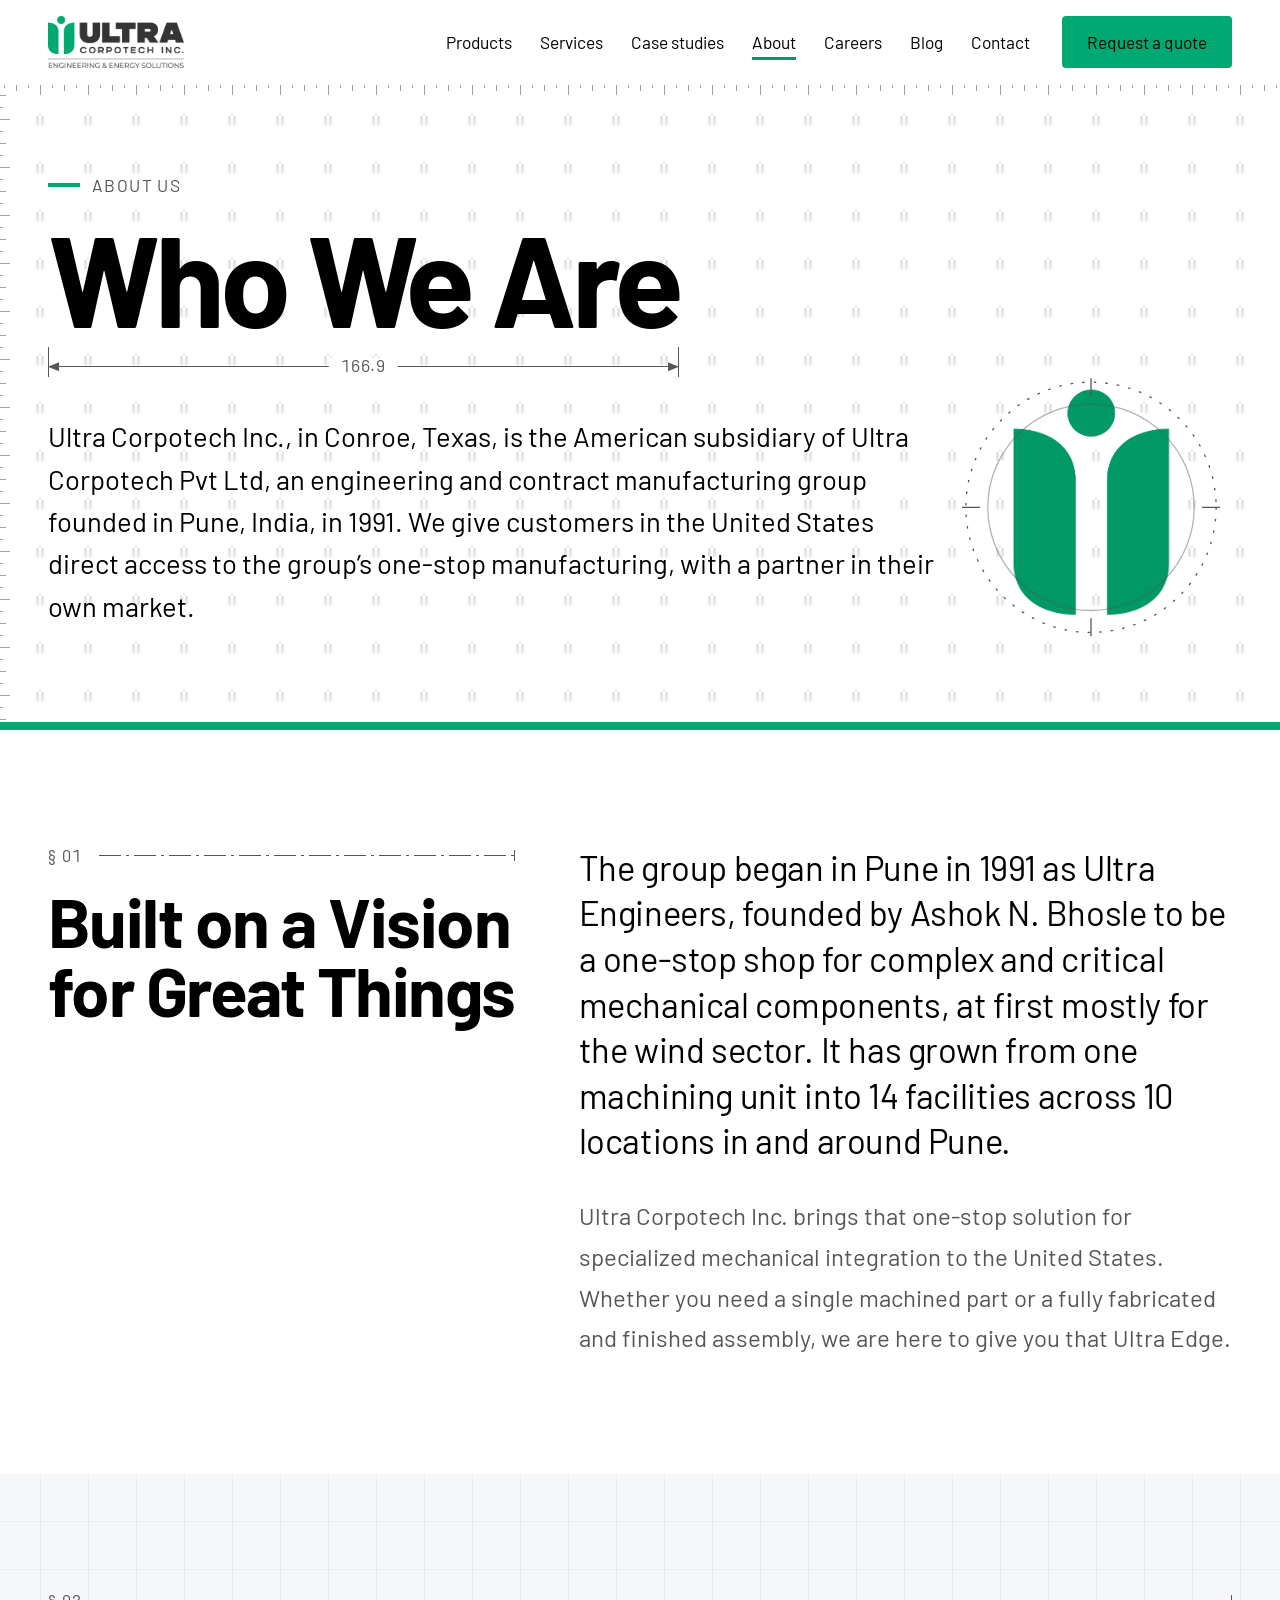
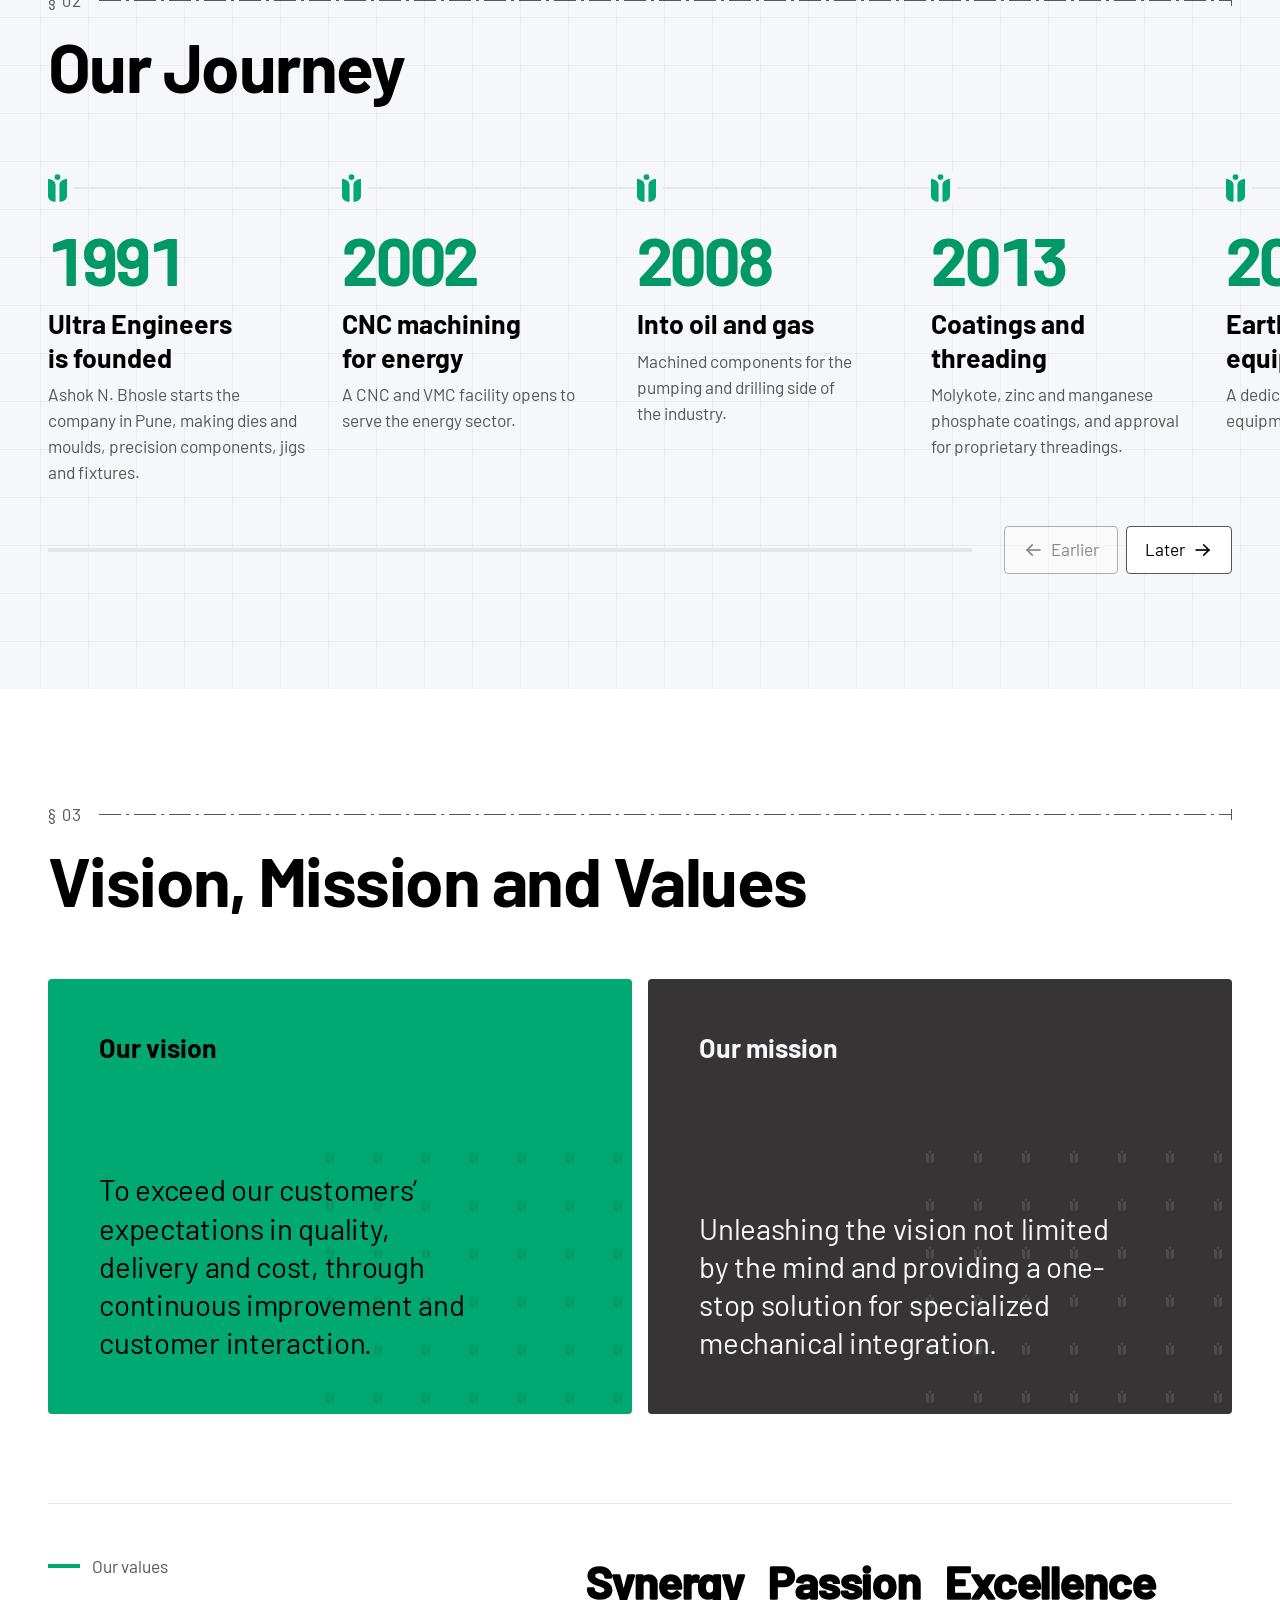
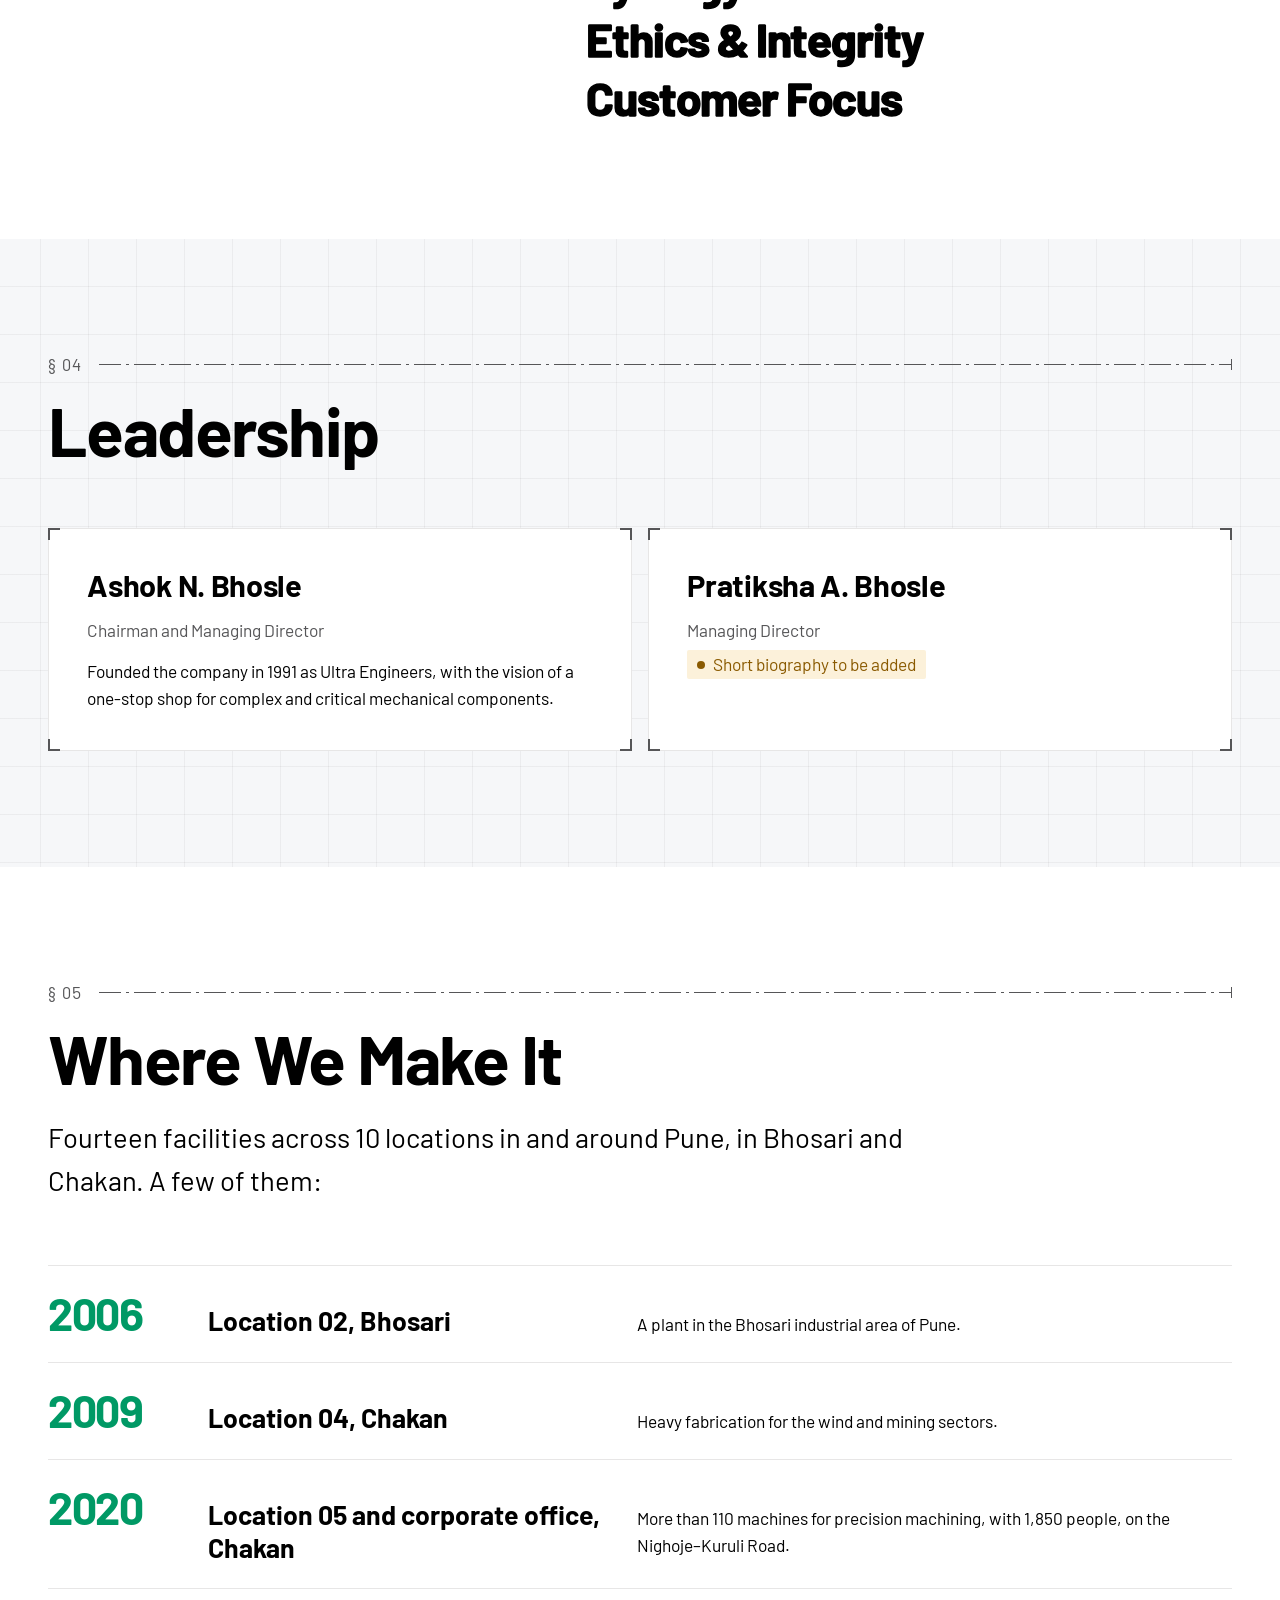
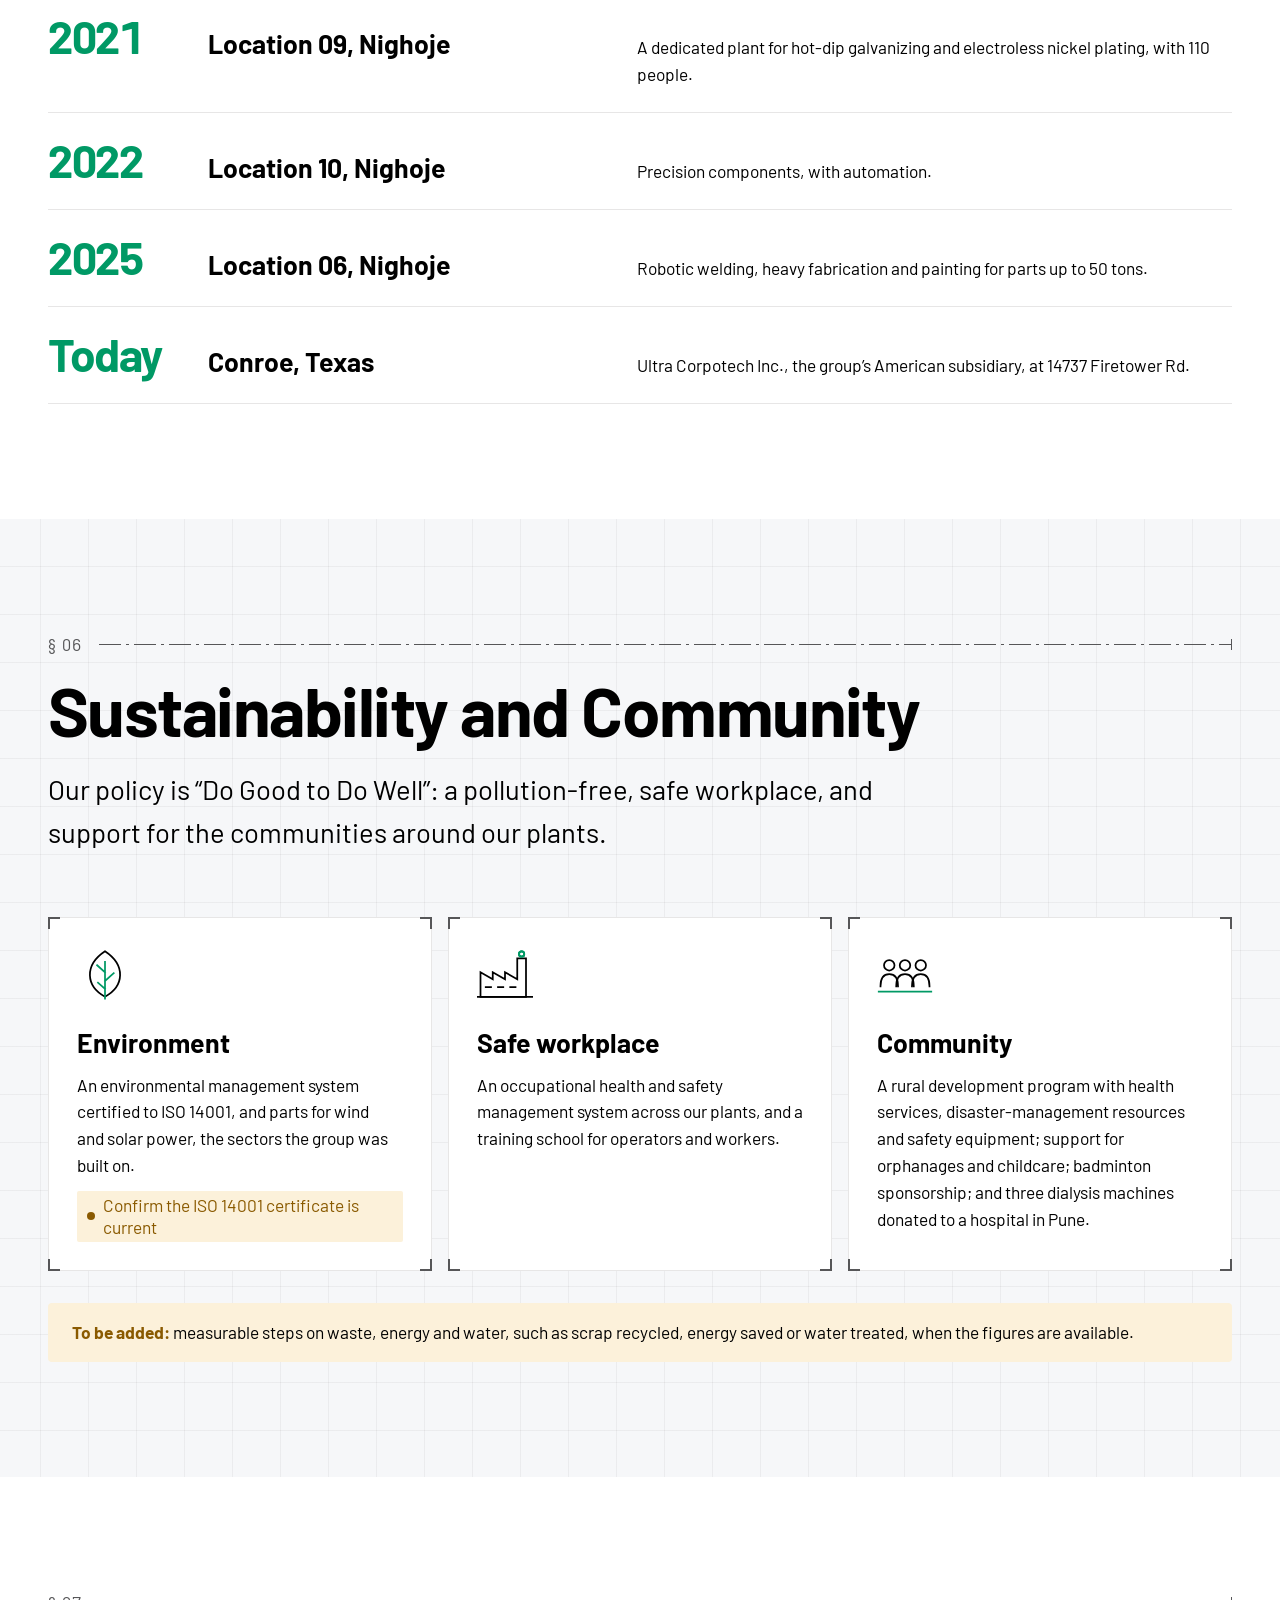
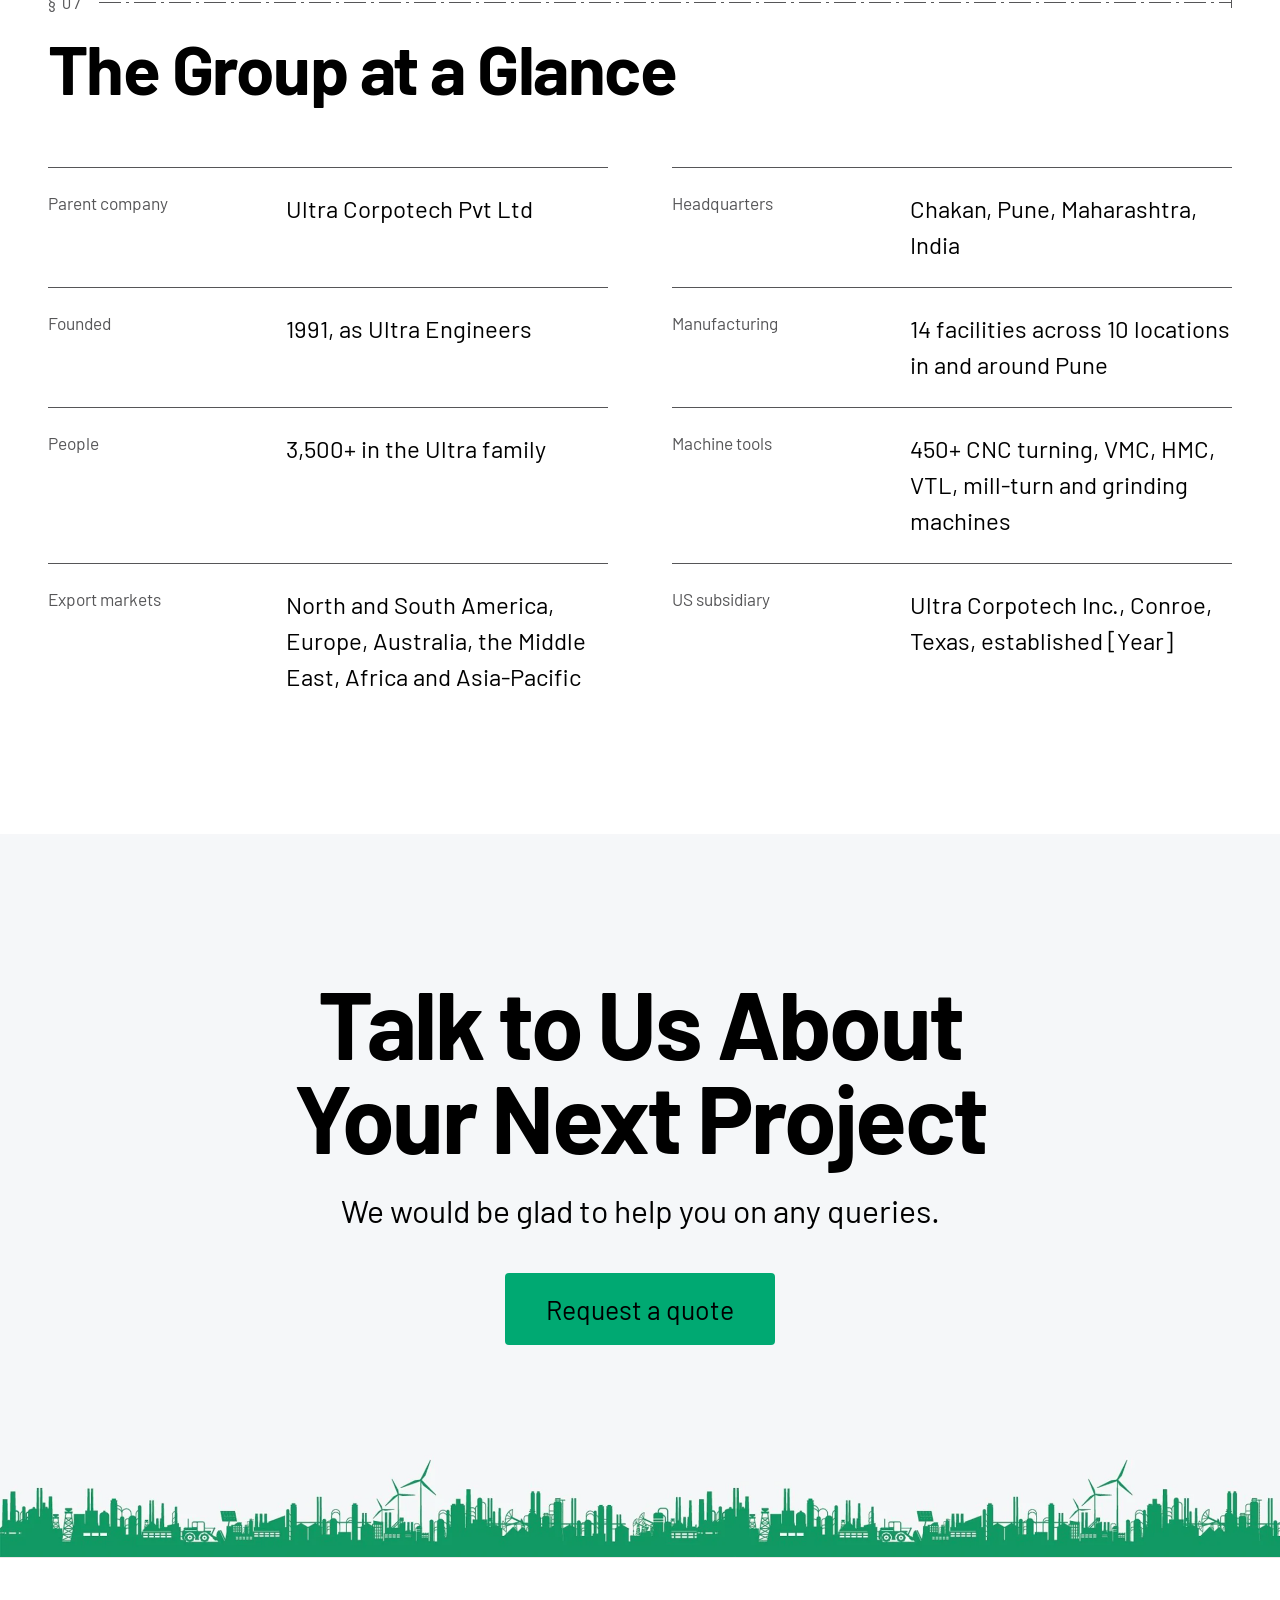
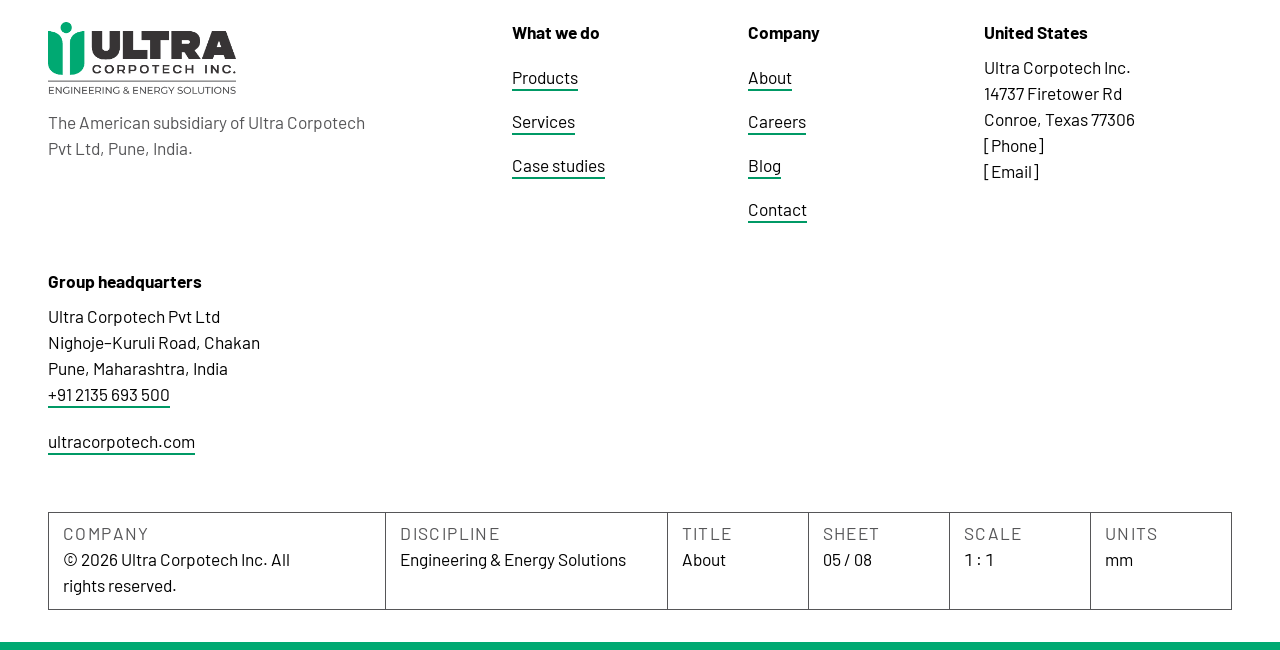
==== commit 9ccc38e6: "Use the U monogram for the site's grid motifs and add engineering-drawing styling Replace every deco" ====
--- a/about.html
+++ b/about.html
@@ -82,7 +82,7 @@
 
 <main id="main">
   <section class="page-hero" aria-labelledby="page-title" data-hero>
-    <canvas class="plus-field" data-plus-field aria-hidden="true"></canvas>
+    <canvas class="mark-field" data-mark-field aria-hidden="true"></canvas>
     <div class="wrap page-hero-inner">
       <div>
         <p class="eyebrow" data-reveal><span class="eyebrow-bar" aria-hidden="true"></span><span data-scramble>About us</span></p>
--- a/assets/css/site.css
+++ b/assets/css/site.css
@@ -4,7 +4,10 @@
    on white, Bahnschrift (Barlow on the web) in Regular and Bold only, square
    full-bleed photography, no drop shadows, and the 8px green foot bar.
    Motion follows the brand's slide transition, a slow upward push, and turns
-   the cover's plus grid and the foot bar into live, interactive structure.
+   the cover's grid (set with the Ultra "U" monogram) and the foot bar into
+   live, interactive structure. Drawing furniture (rulers, dimension lines,
+   centre lines, corner brackets, a title block) gives the pages the look of an
+   engineering drawing.
    ============================================================================= */
 
 /* 0. Fonts: Barlow, the web stand-in for Bahnschrift ------------------------ */
@@ -89,8 +92,11 @@
   --ease-inout: cubic-bezier(0.76, 0, 0.24, 1);
   --ease-out: cubic-bezier(0.22, 1, 0.36, 1);
 
-  /* The cover's plus grid: 12px arms, 2px thick, on a 48px pitch */
-  --plus-tile: url("data:image/svg+xml,%3Csvg xmlns='http://www.w3.org/2000/svg' width='48' height='48' viewBox='0 0 48 48'%3E%3Cpath d='M18 23h12v2H18zM23 18h2v12h-2z'/%3E%3C/svg%3E");
+  /* The Ultra "U" monogram (two pillars and the dot), traced from mark-large.png,
+     for masks: on its own, and as the cover's grid, 12px tall on a 48px pitch */
+  --mark: url("data:image/svg+xml,%3Csvg xmlns='http://www.w3.org/2000/svg' viewBox='0 0 68.75 100'%3E%3Cpath d='M0 17.3C11 17.5 24.6 22.6 27.3 36.3V100C12.6 99.6 0.6 92.5 0.1 79.6ZM68.75 17.3C57.75 17.5 44.15 22.6 41.45 36.3V100C56.15 99.6 68.15 92.5 68.65 79.6ZM34.4 0A10.4 10.4 0 1 0 34.4 20.8A10.4 10.4 0 1 0 34.4 0Z'/%3E%3C/svg%3E");
+  --mark-tile: url("data:image/svg+xml,%3Csvg xmlns='http://www.w3.org/2000/svg' width='48' height='48' viewBox='0 0 48 48'%3E%3Cpath transform='translate(19.875 18) scale(.12)' d='M0 17.3C11 17.5 24.6 22.6 27.3 36.3V100C12.6 99.6 0.6 92.5 0.1 79.6ZM68.75 17.3C57.75 17.5 44.15 22.6 41.45 36.3V100C56.15 99.6 68.15 92.5 68.65 79.6ZM34.4 0A10.4 10.4 0 1 0 34.4 20.8A10.4 10.4 0 1 0 34.4 0Z'/%3E%3C/svg%3E");
+  --ratio-mark: 0.6875;
 }
 
 :root,
@@ -115,6 +121,7 @@
   --warning: #8a5a00;
   --warning-soft: #fcf1da;
   --ring-gap: #ffffff;
+  --grid-ink: rgba(55, 52, 53, 0.055);
   --lockup-display: block;
   --mark-display: none;
   color-scheme: light;
@@ -142,6 +149,7 @@
     --warning: #f2b84b;
     --warning-soft: #3a2c0e;
     --ring-gap: #231f20;
+    --grid-ink: rgba(246, 247, 249, 0.045);
     --lockup-display: none;
     --mark-display: block;
     color-scheme: dark;
@@ -169,6 +177,7 @@
   --warning: #f2b84b;
   --warning-soft: #3a2c0e;
   --ring-gap: #231f20;
+  --grid-ink: rgba(246, 247, 249, 0.045);
   --lockup-display: none;
   --mark-display: block;
   color-scheme: dark;
@@ -797,8 +806,8 @@
   position: absolute;
   inset: 0;
   background: var(--line);
-  -webkit-mask: var(--plus-tile) center / 48px 48px repeat;
-  mask: var(--plus-tile) center / 48px 48px repeat;
+  -webkit-mask: var(--mark-tile) center / 48px 48px repeat;
+  mask: var(--mark-tile) center / 48px 48px repeat;
   animation: intro-grid 1.4s var(--ease-out) both;
 }
 .intro-logo {
@@ -841,8 +850,8 @@
   position: absolute;
   inset: 0;
   background: var(--green-deep);
-  -webkit-mask: var(--plus-tile) center / 48px 48px repeat;
-  mask: var(--plus-tile) center / 48px 48px repeat;
+  -webkit-mask: var(--mark-tile) center / 48px 48px repeat;
+  mask: var(--mark-tile) center / 48px 48px repeat;
 }
 .curtain-label {
   position: relative;
@@ -976,23 +985,18 @@
 }
 .cursor.has-label .cursor-label { opacity: 1; transform: none; }
 
-.plus-burst {
+.mark-burst {
   position: fixed;
   z-index: 96;
-  width: 20px;
-  height: 20px;
-  margin: -10px 0 0 -10px;
+  width: 15px;
+  height: 22px;
+  margin: -11px 0 0 -7.5px;
+  background: var(--c, var(--green));
+  -webkit-mask: var(--mark) center / contain no-repeat;
+  mask: var(--mark) center / contain no-repeat;
   pointer-events: none;
   animation: burst 1.1s var(--ease-out) forwards;
 }
-.plus-burst::before,
-.plus-burst::after {
-  content: "";
-  position: absolute;
-  background: var(--c, var(--green));
-}
-.plus-burst::before { left: 9px; top: 0; width: 3px; height: 20px; }
-.plus-burst::after { left: 0; top: 9px; width: 20px; height: 3px; }
 @keyframes burst {
   0% { transform: translate3d(0, 0, 0) rotate(0) scale(0.2); opacity: 1; }
   70% { opacity: 1; }
@@ -1000,7 +1004,7 @@
 }
 
 /* 10. Shared section pieces -------------------------------------------------- */
-.plus-field {
+.mark-field {
   position: absolute;
   inset: 0;
   z-index: 0;
@@ -1321,22 +1325,16 @@
   color: transparent;
   -webkit-text-stroke: 1.5px var(--ink);
 }
-.marquee-plus {
-  position: relative;
+.marquee-mark {
   flex: none;
-  width: clamp(28px, 4vw, 60px);
-  height: clamp(28px, 4vw, 60px);
-}
-.marquee-plus::before,
-.marquee-plus::after {
-  content: "";
-  position: absolute;
+  width: calc(clamp(30px, 4.4vw, 66px) * var(--ratio-mark));
+  height: clamp(30px, 4.4vw, 66px);
+  margin-inline: 0.12em;
   background: var(--green);
-}
-.marquee-plus::before { left: 50%; top: 0; bottom: 0; width: 18%; transform: translateX(-50%); }
-.marquee-plus::after { top: 50%; left: 0; right: 0; height: 18%; transform: translateY(-50%); }
-.marquee-outline .marquee-plus::before,
-.marquee-outline .marquee-plus::after { background: var(--ink); }
+  -webkit-mask: var(--mark) center / contain no-repeat;
+  mask: var(--mark) center / contain no-repeat;
+}
+.marquee-outline .marquee-mark { background: var(--ink); }
 
 /* What we deliver: stacking strips */
 .deliver { position: relative; padding-top: var(--band-pad); }
@@ -1735,8 +1733,8 @@
   width: 60%;
   height: 70%;
   z-index: -1;
-  -webkit-mask: var(--plus-tile) 0 0 / 48px 48px repeat;
-  mask: var(--plus-tile) 0 0 / 48px 48px repeat;
+  -webkit-mask: var(--mark-tile) 0 0 / 48px 48px repeat;
+  mask: var(--mark-tile) 0 0 / 48px 48px repeat;
   transition: transform 1.2s var(--ease-push);
 }
 .vm-card:hover::before { transform: translate3d(-24px, -24px, 0); }
@@ -1929,9 +1927,9 @@
 .chain-node {
   position: absolute;
   left: calc(-1 * clamp(44px, 6vw, 88px) + clamp(11px, 1.8vw, 23px) - 12px);
-  top: calc(clamp(32px, 4vw, 56px) + 6px);
+  top: calc(clamp(32px, 4vw, 56px) + 2px);
   width: 26px;
-  height: 26px;
+  height: 34px;
   background: var(--surface);
   transition: transform 0.7s var(--ease-push);
 }
@@ -1940,14 +1938,19 @@
 .chain-node::after {
   content: "";
   position: absolute;
+  inset: 4px 2px;
   background: var(--line-strong);
-  transition: background-color 0.4s;
-}
-.chain-node::before { left: 12px; top: 0; width: 2px; height: 26px; }
-.chain-node::after { left: 0; top: 12px; width: 26px; height: 2px; }
-.chain-stage.is-lit .chain-node { transform: rotate(90deg) scale(1.15); }
-.chain-stage.is-lit .chain-node::before,
-.chain-stage.is-lit .chain-node::after { background: var(--green); }
+  -webkit-mask: var(--mark) center / contain no-repeat;
+  mask: var(--mark) center / contain no-repeat;
+}
+/* The green mark fills up from its foot, like a part being built up */
+.chain-node::after {
+  background: var(--green);
+  clip-path: inset(100% 0 0 0);
+  transition: clip-path 0.9s var(--ease-inout);
+}
+.chain-stage.is-lit .chain-node { transform: scale(1.18); }
+.chain-stage.is-lit .chain-node::after { clip-path: inset(0); }
 .chain-stage h3 { font-size: var(--fs-h3); line-height: 1.08; letter-spacing: -0.012em; }
 .chain-stage .chain-lede { margin-top: var(--space-3); font-size: var(--fs-fine); line-height: 1.5; color: var(--ink-muted); }
 .tags {
@@ -2000,15 +2003,14 @@
 .std-desc { font-size: var(--fs-fine); line-height: 1.5; }
 .std-seal {
   position: absolute;
-  right: 16px;
+  right: 18px;
   top: 16px;
-  width: 26px;
-  height: 26px;
-}
-.std-seal::before,
-.std-seal::after { content: ""; position: absolute; background: var(--green); }
-.std-seal::before { left: 12px; top: 0; width: 2px; height: 26px; }
-.std-seal::after { left: 0; top: 12px; width: 26px; height: 2px; }
+  width: 21px;
+  height: 30px;
+  background: var(--green);
+  -webkit-mask: var(--mark) center / contain no-repeat;
+  mask: var(--mark) center / contain no-repeat;
+}
 .motion .std-grid > li {
   opacity: 0;
   transform: scale(1.35) rotate(-5deg);
@@ -2158,8 +2160,8 @@
   position: absolute;
   inset: 0;
   background: var(--line);
-  -webkit-mask: var(--plus-tile) center / 32px 32px repeat;
-  mask: var(--plus-tile) center / 32px 32px repeat;
+  -webkit-mask: var(--mark-tile) center / 32px 32px repeat;
+  mask: var(--mark-tile) center / 32px 32px repeat;
   opacity: 0;
   transition: opacity 0.3s;
 }
@@ -2713,13 +2715,13 @@
   transition: opacity 0.6s var(--ease-out) 1.2s, transform 0.8s var(--ease-push) 1.2s;
 }
 .motion .map-wrap:not(.is-in) .map-pin { opacity: 0; transform: scale(0.4); }
-.map-pin-mark { position: absolute; left: -12px; top: -12px; width: 24px; height: 24px; }
-.map-pin-mark::before,
-.map-pin-mark::after,
-.swatch-pin::before,
-.swatch-pin::after { content: ""; position: absolute; background: var(--ink); }
-.map-pin-mark::before { left: 11px; top: 0; width: 2px; height: 24px; }
-.map-pin-mark::after { left: 0; top: 11px; width: 24px; height: 2px; }
+.map-pin-mark,
+.swatch-pin::before {
+  background: var(--ink);
+  -webkit-mask: var(--mark) center / contain no-repeat;
+  mask: var(--mark) center / contain no-repeat;
+}
+.map-pin-mark { position: absolute; left: -9px; top: -13px; width: 18px; height: 26px; }
 .map-pin-ring {
   position: absolute;
   left: -22px;
@@ -2761,8 +2763,7 @@
 .swatch-region::before,
 .swatch-land::before { content: ""; position: absolute; inset: 4px; background: var(--green); }
 .swatch-land::before { background: var(--line-strong); opacity: 0.45; }
-.swatch-pin::before { left: 9px; top: 0; width: 2px; height: 20px; }
-.swatch-pin::after { left: 0; top: 9px; width: 20px; height: 2px; }
+.swatch-pin::before { content: ""; position: absolute; inset: 0 3px; }
 .swatch-lane { width: 30px; height: 2px; background: repeating-linear-gradient(90deg, var(--draw) 0 4px, transparent 4px 9px); }
 .map-note { margin-top: var(--space-4); max-width: 46em; font-size: var(--fs-fine); line-height: 1.55; color: var(--ink-muted); }
 @media (max-width: 760px) {
@@ -2808,15 +2809,22 @@
 .milestone-node {
   position: absolute;
   left: 0;
-  top: 12px;
-  width: 24px;
-  height: 24px;
+  top: 7px;
+  width: 26px;
+  height: 34px;
   background: var(--tone-bg, var(--surface));
 }
-.milestone-node::before,
-.milestone-node::after { content: ""; position: absolute; background: var(--green); }
-.milestone-node::before { left: 11px; top: 0; width: 2px; height: 24px; }
-.milestone-node::after { left: 0; top: 11px; width: 24px; height: 2px; }
+.milestone-node::before {
+  content: "";
+  position: absolute;
+  inset: 3px 4px 3px 0;
+  background: var(--green);
+  -webkit-mask: var(--mark) left center / contain no-repeat;
+  mask: var(--mark) left center / contain no-repeat;
+  transition: clip-path 0.9s var(--ease-inout);
+  transition-delay: calc(var(--i, 0) * 90ms + 300ms);
+}
+.motion .timeline:not(.is-in) .milestone-node::before { clip-path: inset(100% 0 0 0); }
 .milestone-year {
   display: block;
   font-size: clamp(48px, 5.2vw, 80px);
@@ -3157,6 +3165,320 @@
 .a-smoke.d2 { animation-delay: 1.6s; }
 .a-sway { animation: sway 3.2s ease-in-out infinite; }
 
+/* 17. Drawing furniture ------------------------------------------------------ */
+/* The pages read like an engineering drawing sheet: graph paper on the muted
+   bands, bracketed corners on cards, sections numbered on dash-dot centre
+   lines, titles dimensioned to their width, CAD rulers and a readout in the
+   heroes, a ruled scroll gauge and a title block in the footer. The script adds
+   the tags, dimensions, readout and title block; all are hidden from
+   assistive technology. */
+
+/* Graph paper: a 48px grid, the same pitch as the hero's mark grid */
+.band-muted,
+.tone-muted {
+  background-image:
+    linear-gradient(var(--grid-ink) 1px, transparent 1px),
+    linear-gradient(90deg, var(--grid-ink) 1px, transparent 1px);
+  background-size: 48px 48px;
+  background-position: center -1px;
+}
+
+/* Bracketed corners, like the cursor's frame and a drawing's registration marks */
+.cap,
+.usp,
+.sustain-item,
+.office,
+.leader,
+.voice,
+.cs-block,
+.logo-slot { position: relative; }
+:is(.tile, .cap, .usp, .sustain-item, .std, .office, .leader, .voice, .cs-block, .logo-slot, .line-art, .aside)::after {
+  content: "";
+  position: absolute;
+  inset: -1px;
+  --c: var(--line-strong);
+  background:
+    linear-gradient(var(--c) 0 0) left top / var(--arm, 12px) 2px,
+    linear-gradient(var(--c) 0 0) left top / 2px var(--arm, 12px),
+    linear-gradient(var(--c) 0 0) right top / var(--arm, 12px) 2px,
+    linear-gradient(var(--c) 0 0) right top / 2px var(--arm, 12px),
+    linear-gradient(var(--c) 0 0) left bottom / var(--arm, 12px) 2px,
+    linear-gradient(var(--c) 0 0) left bottom / 2px var(--arm, 12px),
+    linear-gradient(var(--c) 0 0) right bottom / var(--arm, 12px) 2px,
+    linear-gradient(var(--c) 0 0) right bottom / 2px var(--arm, 12px);
+  background-repeat: no-repeat;
+  pointer-events: none;
+  transition: background-size 0.5s var(--ease-push);
+}
+.std::after { inset: -2px; --c: var(--green); }
+a.tile:hover::after,
+a.tile:focus-visible::after,
+.std:hover::after { --c: currentColor; --arm: 24px; }
+.std:hover::after { --c: var(--green); }
+/* On reveal the brackets draw out from each corner */
+@keyframes brackets-in { from { background-size: 0 2px, 2px 0, 0 2px, 2px 0, 0 2px, 2px 0, 0 2px, 2px 0; } }
+.motion :is([data-stagger], [data-in]).is-in :is(.tile, .cap, .usp, .sustain-item, .std, .office, .leader, .voice, .cs-block, .logo-slot)::after {
+  animation: brackets-in 0.9s var(--ease-push) backwards;
+  animation-delay: calc(var(--i, 0) * 75ms + 380ms);
+}
+
+/* Section hatching on the slots still waiting for content */
+.logo-slot:not(:has(img)) {
+  background: repeating-linear-gradient(-45deg, transparent 0 10px, var(--line) 10px 11px), var(--surface-raised);
+}
+
+/* Part numbers on the product cards */
+.product-grid { counter-reset: part; }
+.product-grid > li { counter-increment: part; }
+.product-card .tile-top::after {
+  content: "P-" counter(part, decimal-leading-zero);
+  content: "P-" counter(part, decimal-leading-zero) / "";
+  font-size: var(--fs-fine);
+  line-height: 1.2;
+  letter-spacing: 0.06em;
+  color: var(--ink-muted);
+  font-variant-numeric: tabular-nums;
+  transition: color 0.35s;
+}
+a.tile:hover .tile-top::after,
+a.tile:focus-visible .tile-top::after { color: var(--on-green); }
+
+/* Technical labels */
+.eyebrow { text-transform: uppercase; letter-spacing: 0.08em; }
+
+/* Section tags: "§ 01" on a dash-dot centre line that ends in a tick */
+.sec-tag {
+  display: flex;
+  align-items: center;
+  gap: var(--space-4);
+  margin-bottom: clamp(16px, 1.6vw, 24px);
+  font-size: var(--fs-fine);
+  font-weight: 400;
+  line-height: 1.2;
+  letter-spacing: 0.08em;
+  color: var(--ink-muted);
+}
+.sec-num { flex: none; font-variant-numeric: tabular-nums; }
+.sec-line {
+  position: relative;
+  flex: 1 1 auto;
+  height: 1px;
+  background: repeating-linear-gradient(90deg, var(--line-strong) 0 22px, transparent 22px 27px, var(--line-strong) 27px 30px, transparent 30px 35px);
+  transform-origin: left center;
+}
+.sec-line::after {
+  content: "";
+  position: absolute;
+  right: 0;
+  top: -5px;
+  width: 1px;
+  height: 11px;
+  background: var(--line-strong);
+}
+.motion [data-split] .sec-line {
+  transform: scaleX(0);
+  transition: transform 1.4s var(--ease-inout) 0.1s;
+}
+.motion [data-split].is-in .sec-line { transform: none; }
+
+/* Dimension lines under the page titles */
+.has-dim { position: relative; padding-bottom: 46px; }
+.dim {
+  position: absolute;
+  bottom: 6px;
+  height: 22px;
+  color: var(--line-strong);
+  font-size: var(--fs-fine);
+  font-weight: 400;
+  line-height: 1;
+  letter-spacing: 0.04em;
+  pointer-events: none;
+}
+.dim::before,
+.dim::after {
+  content: "";
+  position: absolute;
+  top: -8px;
+  bottom: 0;
+  width: 1px;
+  background: currentColor;
+  transform-origin: 50% 100%;
+}
+.dim::before { left: 0; }
+.dim::after { right: 0; }
+.dim-line {
+  position: absolute;
+  left: 0;
+  right: 0;
+  top: 50%;
+  height: 1px;
+  background: currentColor;
+}
+.dim-line::before,
+.dim-line::after {
+  content: "";
+  position: absolute;
+  top: -4px;
+  width: 11px;
+  height: 9px;
+  background: currentColor;
+}
+.dim-line::before { left: 0; clip-path: polygon(0 50%, 100% 0, 100% 100%); }
+.dim-line::after { right: 0; clip-path: polygon(100% 50%, 0 0, 0 100%); }
+.dim-val {
+  position: absolute;
+  left: 50%;
+  top: 50%;
+  padding: 0 12px;
+  background: var(--surface);
+  color: var(--ink-muted);
+  font-weight: 400;
+  font-variant-numeric: tabular-nums;
+  white-space: nowrap;
+  transform: translate(-50%, -50%);
+}
+.motion .dim::before,
+.motion .dim::after {
+  transform: scaleY(0);
+  transition: transform 0.6s var(--ease-push) 0.35s;
+}
+.motion .dim-line {
+  transform: scaleX(0);
+  transition: transform 1.3s var(--ease-inout) 0.45s;
+}
+.motion .dim-val {
+  opacity: 0;
+  transition: opacity 0.5s 0.6s;
+}
+.motion .is-in .dim::before,
+.motion .is-in .dim::after,
+.motion .is-in .dim-line { transform: none; }
+.motion .is-in .dim-val { opacity: 1; }
+@media (max-width: 640px) {
+  .has-dim { padding-bottom: 0; }
+  .dim { display: none; }
+}
+
+/* The hero's pointer readout, in millimetres from its lower left corner */
+.cad-readout {
+  position: absolute;
+  z-index: 2;
+  top: 18px;
+  right: max(var(--gutter), env(safe-area-inset-right, 0px));
+  margin: 0;
+  padding: 4px 10px;
+  background: var(--surface);
+  font-size: var(--fs-fine);
+  line-height: 1.2;
+  letter-spacing: 0.04em;
+  color: var(--ink-muted);
+  white-space: pre;
+  font-variant-numeric: tabular-nums;
+  pointer-events: none;
+  opacity: 0;
+  transition: opacity 0.35s;
+}
+.cad-readout.is-on { opacity: 1; }
+
+/* Registration brackets frame the cover photograph as the shutter opens */
+.shutter-pin::after {
+  content: "";
+  position: absolute;
+  inset: clamp(16px, 3vw, 40px);
+  --c: var(--green);
+  background:
+    linear-gradient(var(--c) 0 0) left top / 36px 3px,
+    linear-gradient(var(--c) 0 0) left top / 3px 36px,
+    linear-gradient(var(--c) 0 0) right top / 36px 3px,
+    linear-gradient(var(--c) 0 0) right top / 3px 36px,
+    linear-gradient(var(--c) 0 0) left bottom / 36px 3px,
+    linear-gradient(var(--c) 0 0) left bottom / 3px 36px,
+    linear-gradient(var(--c) 0 0) right bottom / 36px 3px,
+    linear-gradient(var(--c) 0 0) right bottom / 3px 36px;
+  background-repeat: no-repeat;
+  opacity: var(--o, 1);
+  pointer-events: none;
+}
+
+/* Figures sit on a scale */
+.stat::after {
+  content: "";
+  position: absolute;
+  left: 0;
+  right: 0;
+  top: 6px;
+  height: 6px;
+  background: repeating-linear-gradient(90deg, var(--line-strong) 0 1px, transparent 1px 12px);
+  opacity: 0.45;
+}
+
+/* The scroll gauge reads off a scale: a long tick every tenth, a short one every fiftieth */
+.progress::before {
+  content: "";
+  position: absolute;
+  left: 0;
+  right: 0;
+  bottom: 100%;
+  height: 7px;
+  background:
+    repeating-linear-gradient(90deg, var(--line-strong) 0 1px, transparent 1px 10%) left bottom / 100% 7px no-repeat,
+    repeating-linear-gradient(90deg, var(--line-strong) 0 1px, transparent 1px 2%) left bottom / 100% 3px no-repeat;
+  opacity: 0.5;
+}
+
+/* The intro frames the lockup in registration brackets that close in on it */
+.intro-logo::after {
+  content: "";
+  position: absolute;
+  inset: -28px -36px;
+  --c: var(--ink);
+  background:
+    linear-gradient(var(--c) 0 0) left top / 20px 2px,
+    linear-gradient(var(--c) 0 0) left top / 2px 20px,
+    linear-gradient(var(--c) 0 0) right top / 20px 2px,
+    linear-gradient(var(--c) 0 0) right top / 2px 20px,
+    linear-gradient(var(--c) 0 0) left bottom / 20px 2px,
+    linear-gradient(var(--c) 0 0) left bottom / 2px 20px,
+    linear-gradient(var(--c) 0 0) right bottom / 20px 2px,
+    linear-gradient(var(--c) 0 0) right bottom / 2px 20px;
+  background-repeat: no-repeat;
+  animation: frame-in 1.1s var(--ease-push) 0.3s both;
+}
+@keyframes frame-in { from { opacity: 0; inset: -96px -120px; } }
+
+/* Title block: the footer's last row, ruled like a drawing's title block */
+.footer-base.title-block {
+  display: grid;
+  grid-template-columns: minmax(0, 2.4fr) minmax(0, 2fr) repeat(4, minmax(0, 1fr));
+  gap: 1px;
+  margin-bottom: var(--space-8);
+  padding: 0;
+  border: 1px solid var(--line-strong);
+  background: var(--line-strong);
+}
+.title-block > p {
+  display: grid;
+  align-content: start;
+  gap: var(--space-1);
+  padding: 10px 14px;
+  background: var(--surface);
+  color: var(--ink);
+}
+.tb-key {
+  font-size: var(--fs-fine);
+  line-height: 1.2;
+  letter-spacing: 0.08em;
+  text-transform: uppercase;
+  color: var(--ink-muted);
+}
+.tb-cell { font-variant-numeric: tabular-nums; }
+@media (max-width: 1023px) {
+  .footer-base.title-block { grid-template-columns: repeat(2, minmax(0, 1fr)); }
+}
+@media (max-width: 420px) {
+  .footer-base.title-block { grid-template-columns: minmax(0, 1fr); }
+}
+
 /* 14. Reduced motion --------------------------------------------------------- */
 @media (prefers-reduced-motion: reduce) {
   *,
@@ -3177,7 +3499,8 @@
   .cursor,
   .intro,
   .curtain,
-  .plus-field,
+  .mark-field,
+  .cad-readout,
   .marquee-band,
   .hero-gears { display: none !important; }
   .motion [data-reveal],
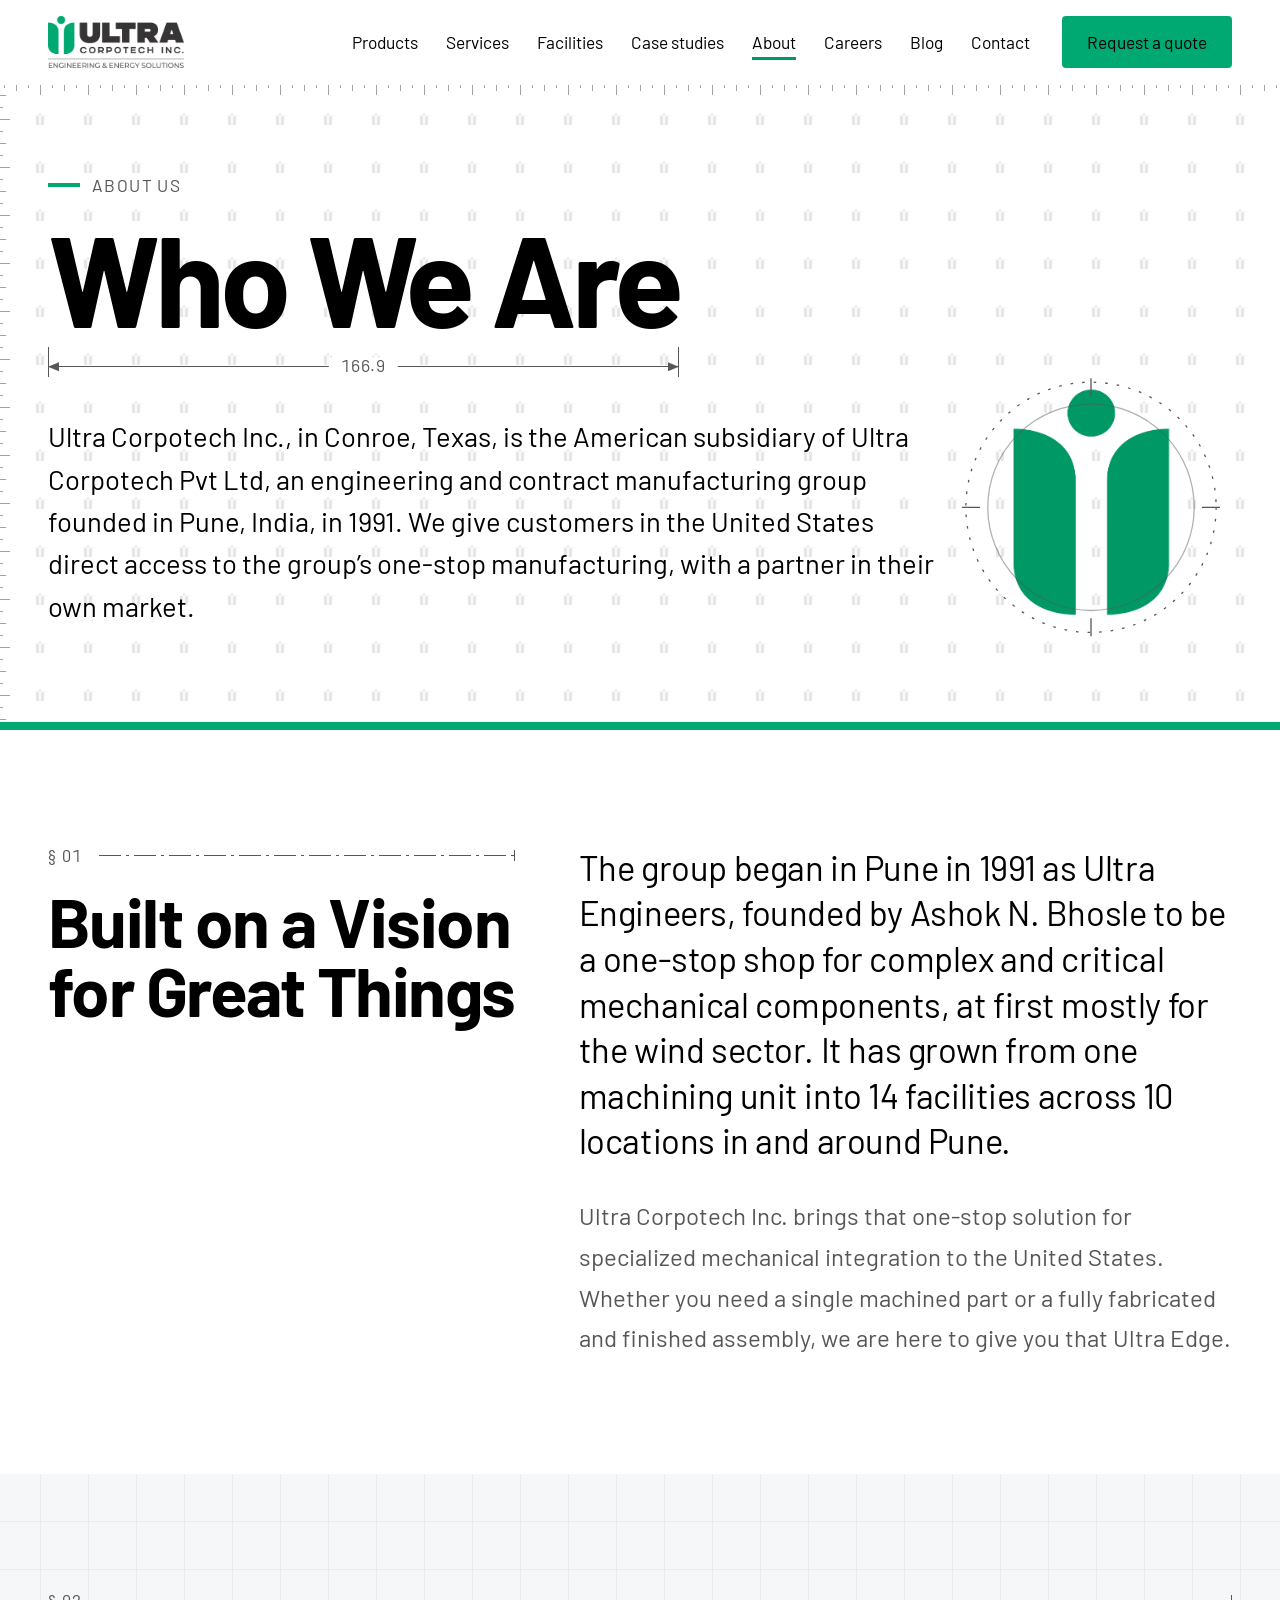
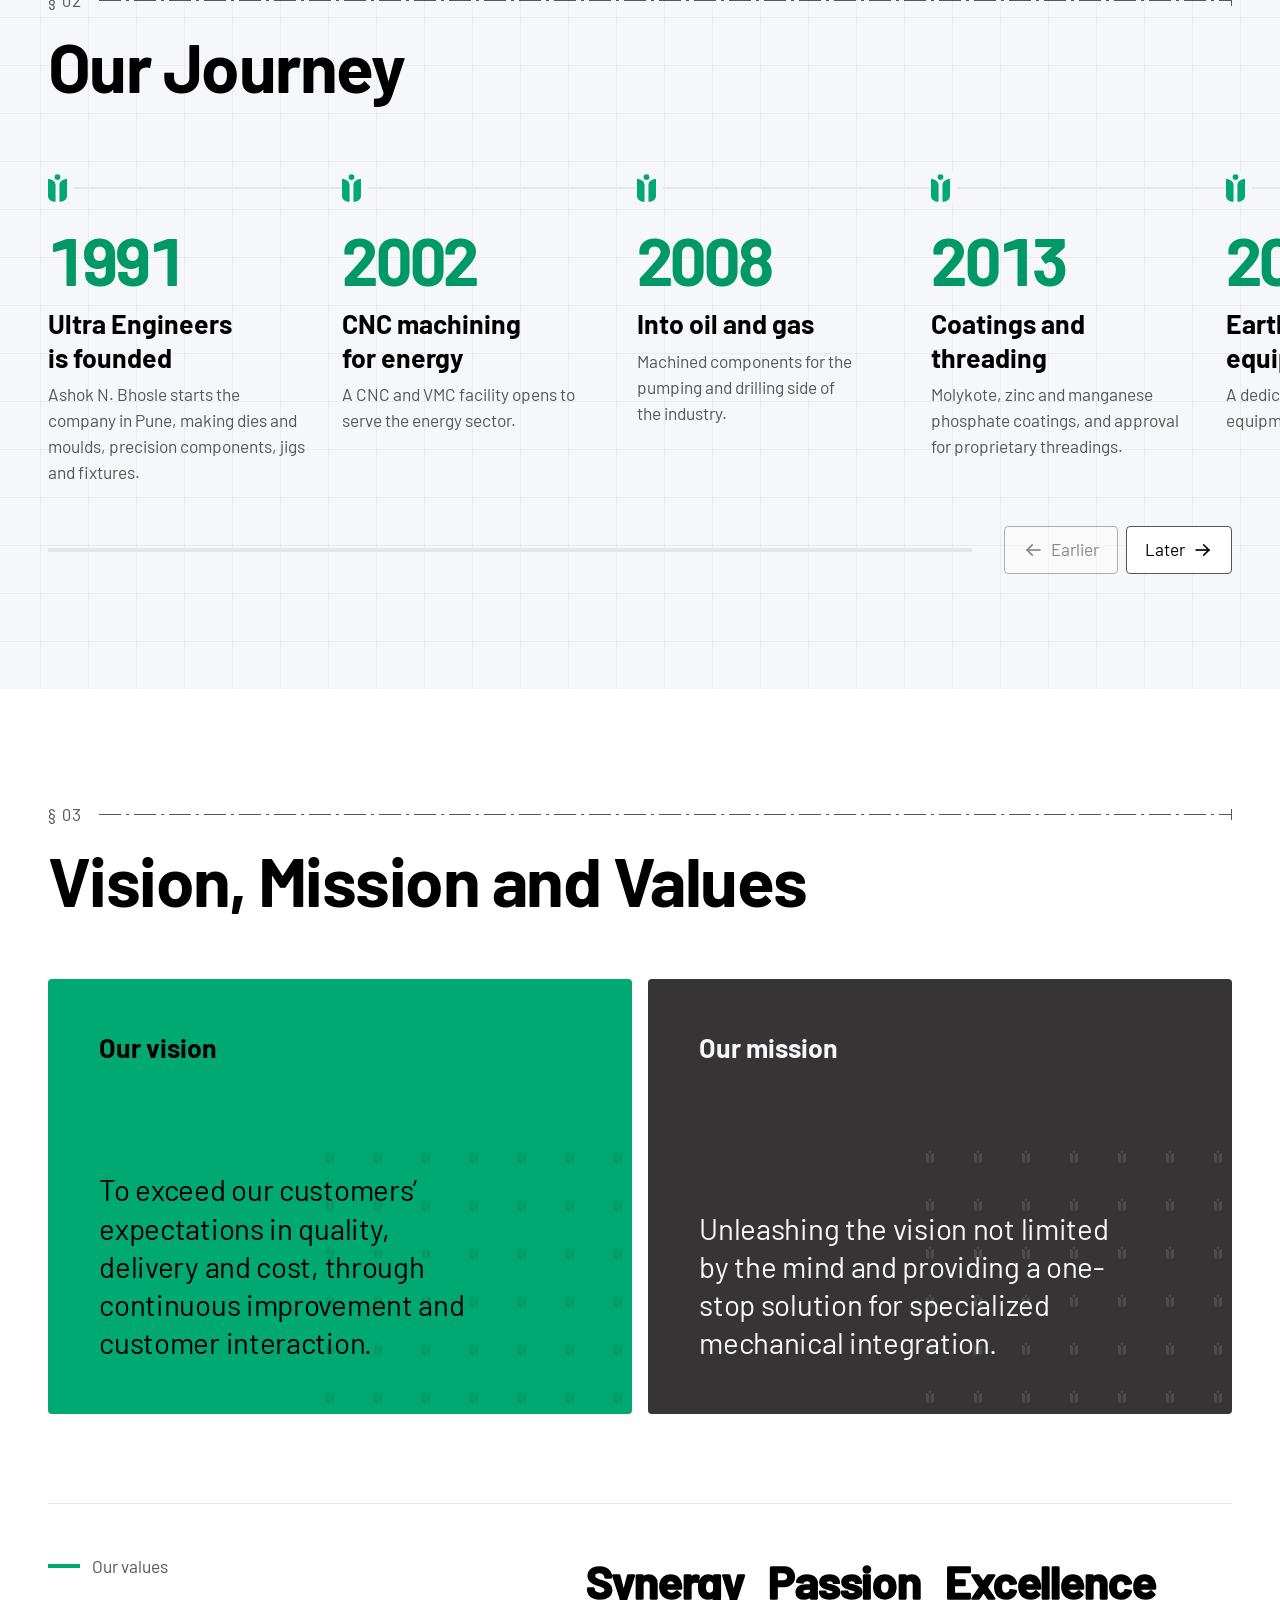
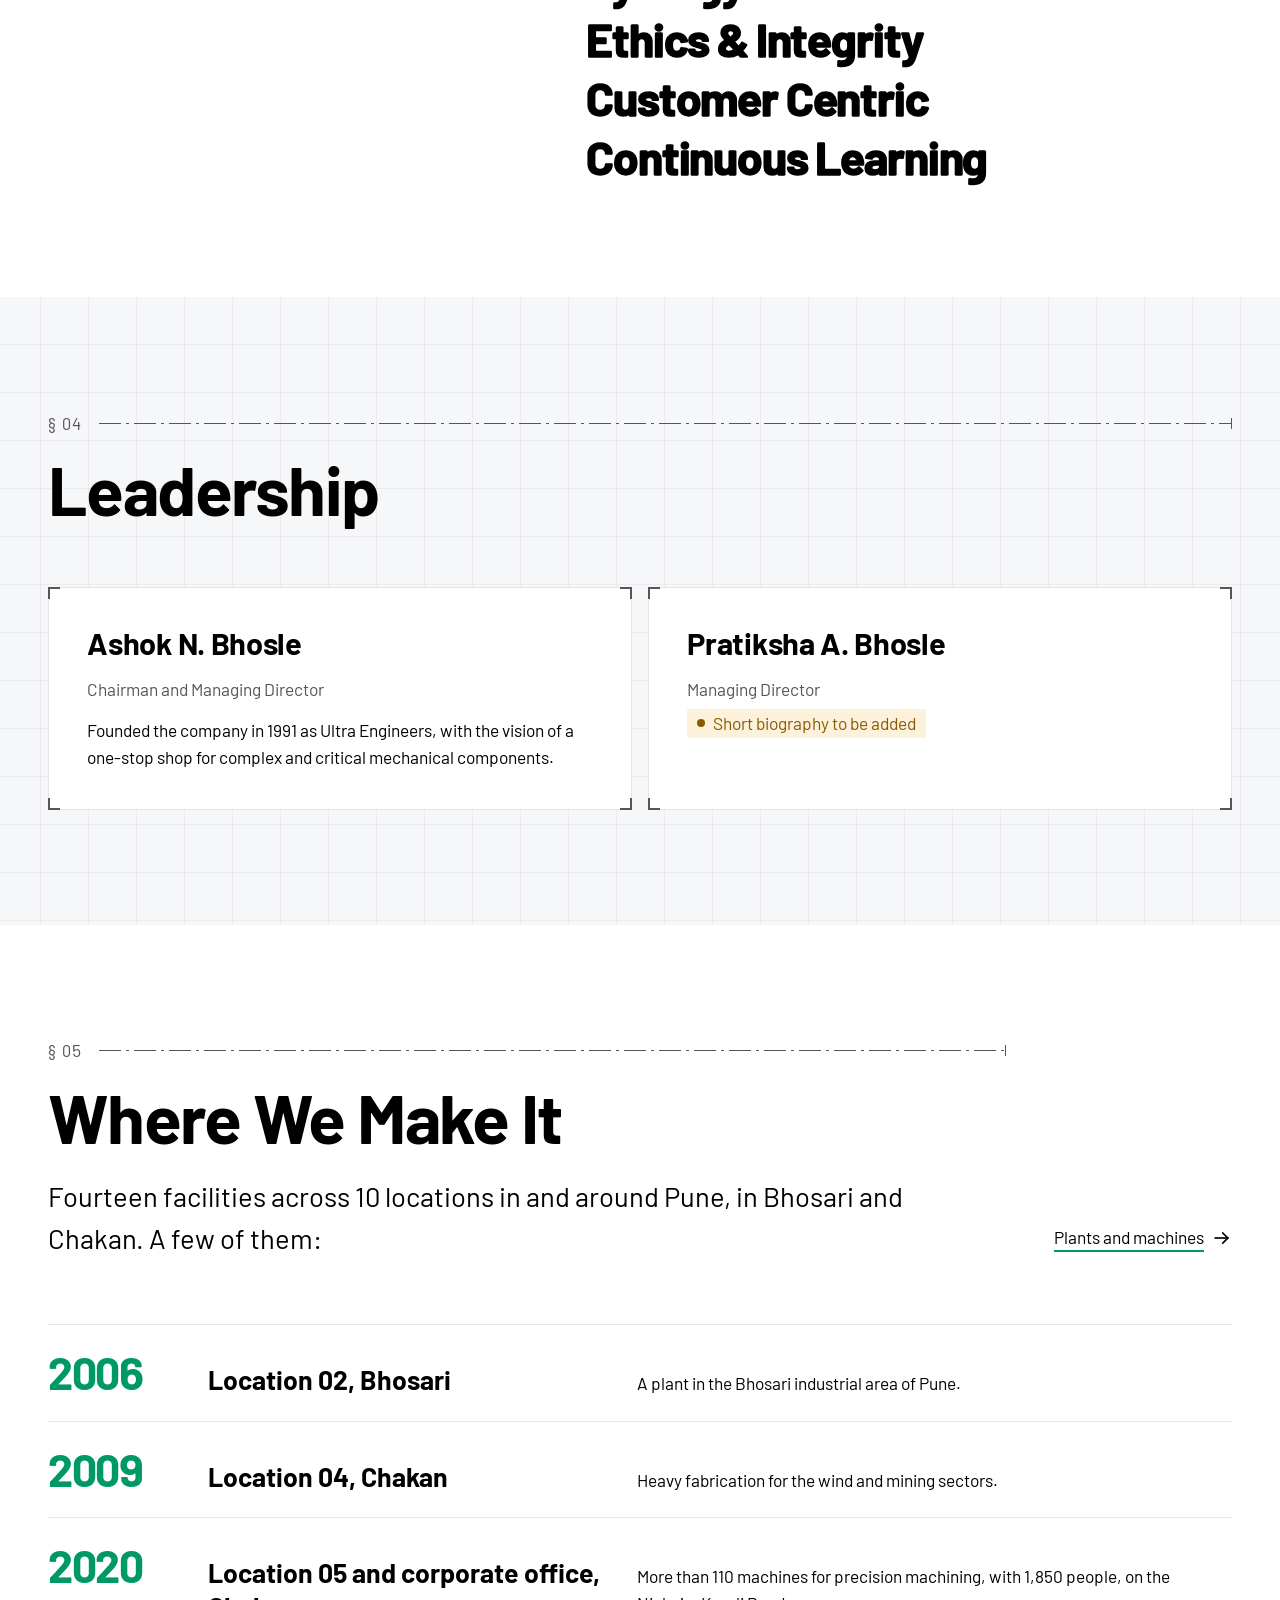
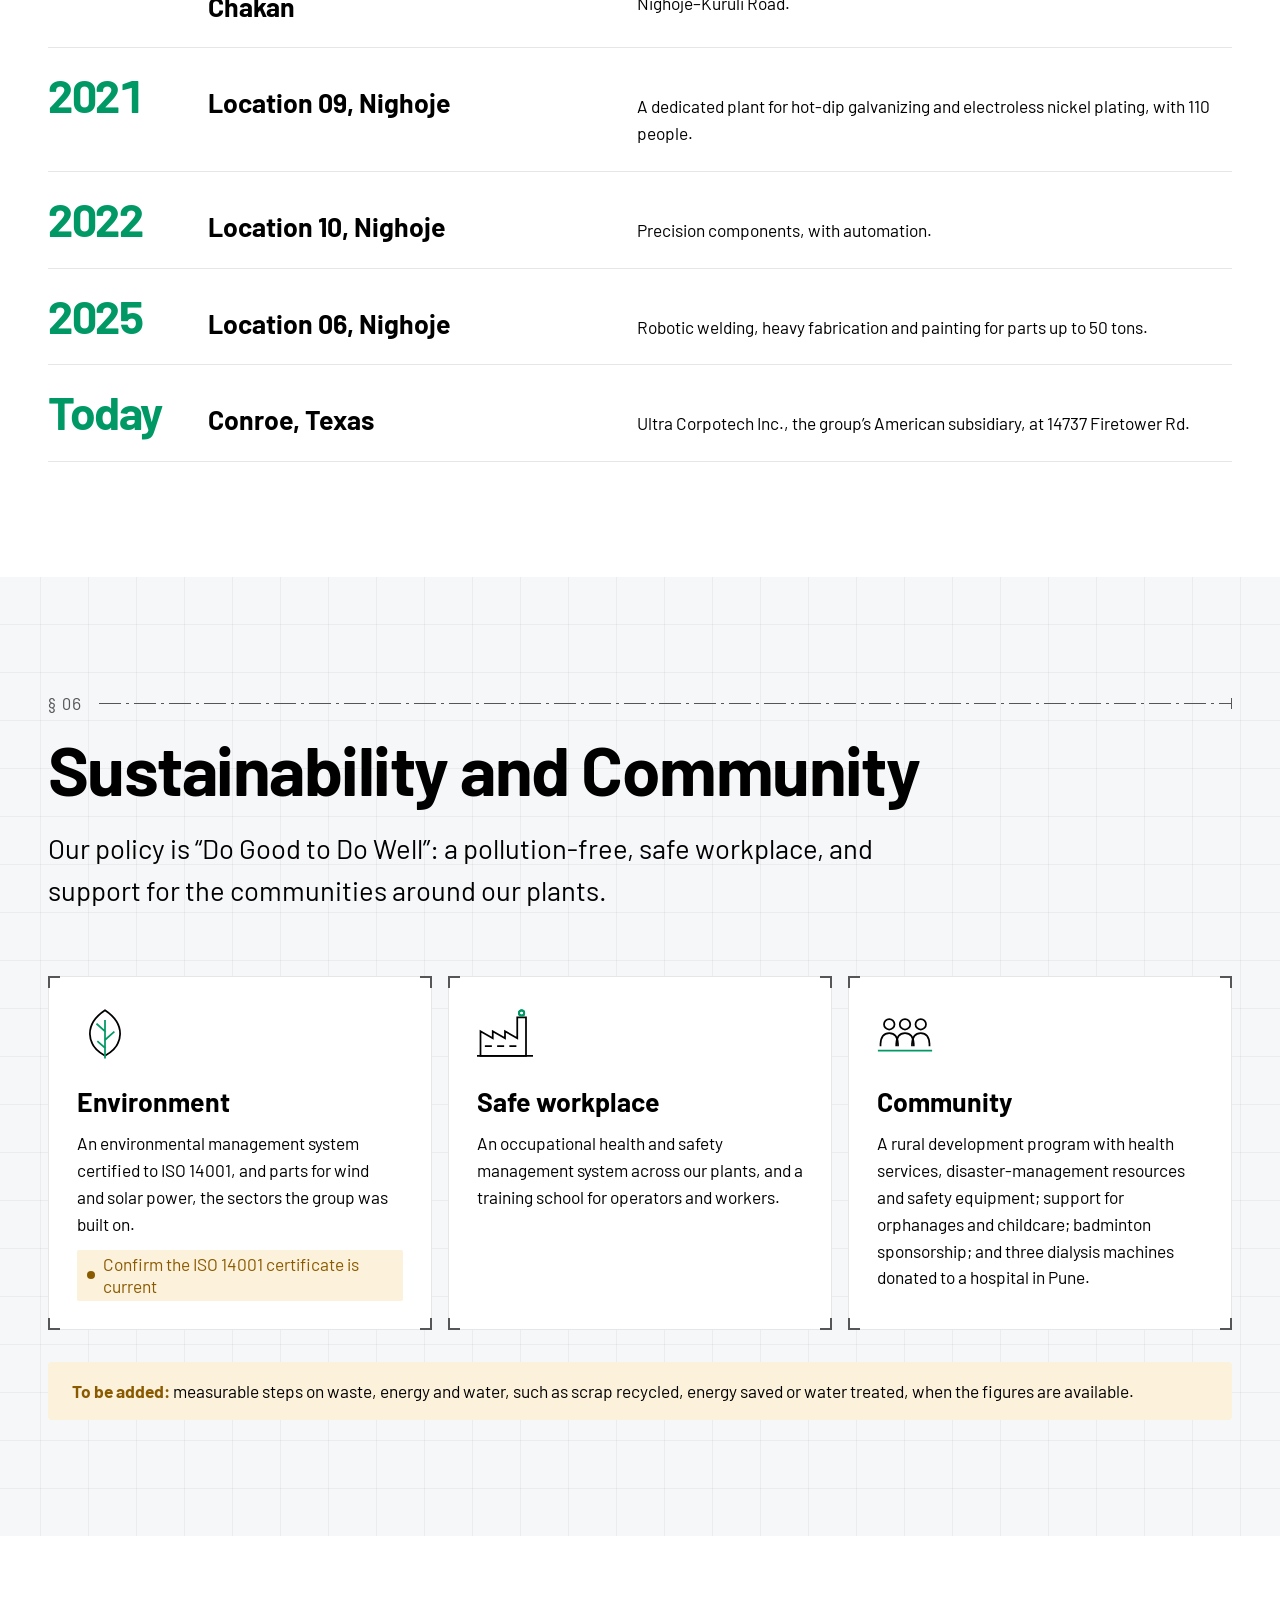
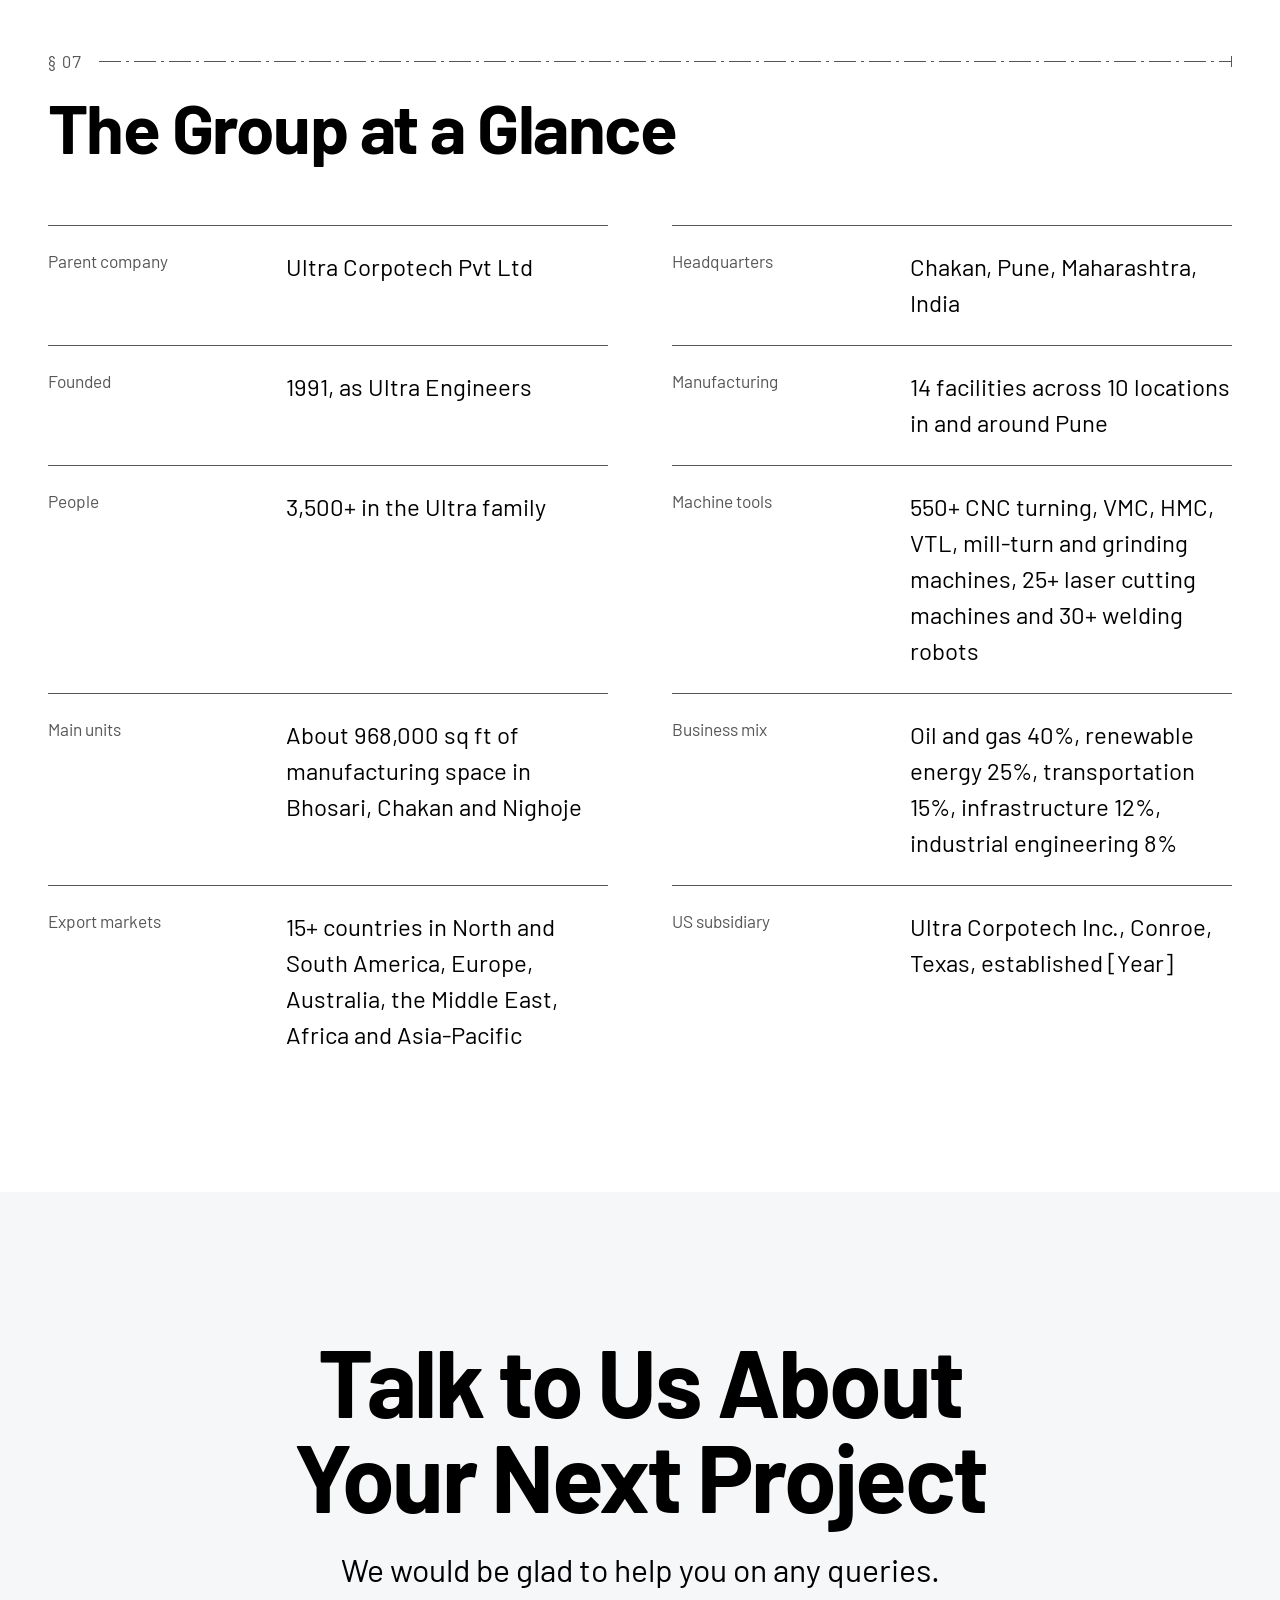
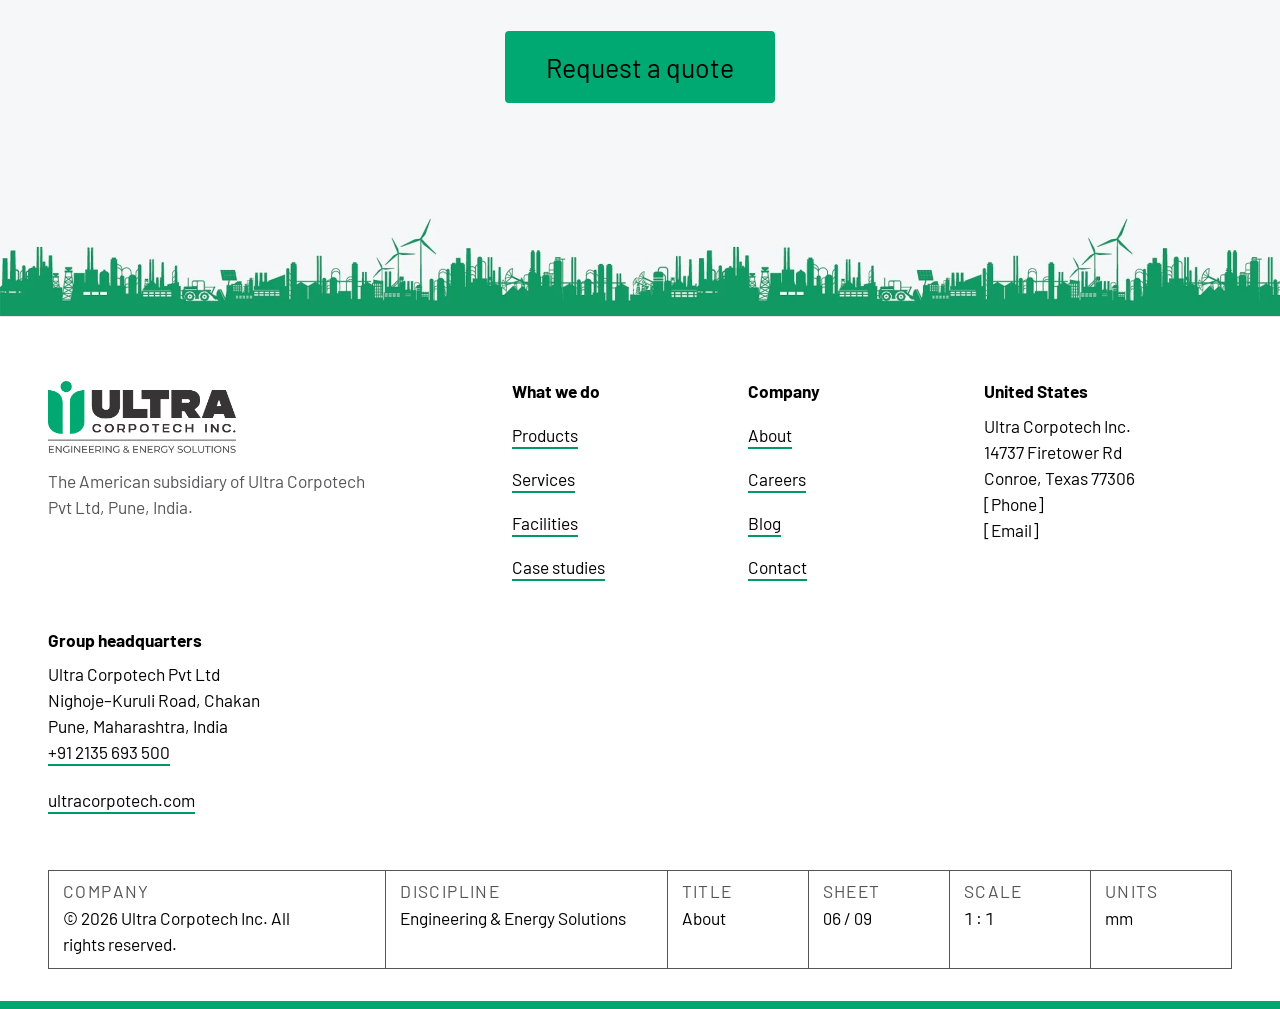
==== commit d46fb927: "Add the plants, machines and parts from the group's corporate presentation New Facilities page (Plan" ====
--- a/about.html
+++ b/about.html
@@ -46,6 +46,7 @@
       <ul class="nav-list">
         <li><a class="nav-link" href="products.html">Products</a></li>
         <li><a class="nav-link" href="services.html">Services</a></li>
+        <li><a class="nav-link" href="facilities.html">Facilities</a></li>
         <li><a class="nav-link" href="case-studies.html">Case studies</a></li>
         <li><a class="nav-link" href="about.html" aria-current="page">About</a></li>
         <li><a class="nav-link" href="careers.html">Careers</a></li>
@@ -66,11 +67,12 @@
         <li><a class="menu-link" href="index.html" style="--i: 0"><span>Home</span></a></li>
         <li><a class="menu-link" href="products.html" style="--i: 1"><span>Products</span></a></li>
         <li><a class="menu-link" href="services.html" style="--i: 2"><span>Services</span></a></li>
-        <li><a class="menu-link" href="case-studies.html" style="--i: 3"><span>Case studies</span></a></li>
-        <li><a class="menu-link" href="about.html" aria-current="page" style="--i: 4"><span>About</span></a></li>
-        <li><a class="menu-link" href="careers.html" style="--i: 5"><span>Careers</span></a></li>
-        <li><a class="menu-link" href="blog.html" style="--i: 6"><span>Blog</span></a></li>
-        <li><a class="menu-link" href="contact.html" style="--i: 7"><span>Contact</span></a></li>
+        <li><a class="menu-link" href="facilities.html" style="--i: 3"><span>Facilities</span></a></li>
+        <li><a class="menu-link" href="case-studies.html" style="--i: 4"><span>Case studies</span></a></li>
+        <li><a class="menu-link" href="about.html" aria-current="page" style="--i: 5"><span>About</span></a></li>
+        <li><a class="menu-link" href="careers.html" style="--i: 6"><span>Careers</span></a></li>
+        <li><a class="menu-link" href="blog.html" style="--i: 7"><span>Blog</span></a></li>
+        <li><a class="menu-link" href="contact.html" style="--i: 8"><span>Contact</span></a></li>
       </ul>
     </nav>
   </div>
@@ -155,7 +157,8 @@
           <li>Passion</li>
           <li>Excellence</li>
           <li>Ethics &amp; Integrity</li>
-          <li>Customer Focus</li>
+          <li>Customer Centric</li>
+          <li>Continuous Learning</li>
         </ul>
       </div>
     </div>
@@ -188,6 +191,7 @@
           <h2 id="plants-title" class="h2" data-split>Where We Make It</h2>
           <p class="lead" data-reveal>Fourteen facilities across 10 locations in and around Pune, in Bhosari and Chakan. A few of them:</p>
         </div>
+        <a class="link-arrow" href="facilities.html">Plants and machines<svg aria-hidden="true" focusable="false" viewBox="0 0 24 24" fill="none" stroke="currentColor" stroke-width="2" stroke-linecap="square"><path d="M4 12h15"/><path d="M13 6l6 6-6 6"/></svg></a>
       </div>
       <ol class="plants" data-stagger>
         <li class="plant"><span class="plant-year">2006</span><span class="plant-place">Location 02, Bhosari</span><span class="plant-what">A plant in the Bhosari industrial area of Pune.</span></li>
@@ -249,8 +253,10 @@
         <div class="glance-row"><dt>Founded</dt><dd>1991, as Ultra Engineers</dd></div>
         <div class="glance-row"><dt>Manufacturing</dt><dd>14 facilities across 10 locations in and around Pune</dd></div>
         <div class="glance-row"><dt>People</dt><dd>3,500+ in the Ultra family</dd></div>
-        <div class="glance-row"><dt>Machine tools</dt><dd>450+ CNC turning, VMC, HMC, VTL, mill-turn and grinding machines</dd></div>
-        <div class="glance-row"><dt>Export markets</dt><dd>North and South America, Europe, Australia, the Middle East, Africa and Asia-Pacific</dd></div>
+        <div class="glance-row"><dt>Machine tools</dt><dd>550+ CNC turning, VMC, HMC, VTL, mill-turn and grinding machines, 25+ laser cutting machines and 30+ welding robots</dd></div>
+        <div class="glance-row"><dt>Main units</dt><dd>About 968,000 sq ft of manufacturing space in Bhosari, Chakan and Nighoje</dd></div>
+        <div class="glance-row"><dt>Business mix</dt><dd>Oil and gas 40%, renewable energy 25%, transportation 15%, infrastructure 12%, industrial engineering 8%</dd></div>
+        <div class="glance-row"><dt>Export markets</dt><dd>15+ countries in North and South America, Europe, Australia, the Middle East, Africa and Asia-Pacific</dd></div>
         <div class="glance-row"><dt>US subsidiary</dt><dd>Ultra Corpotech Inc., Conroe, Texas, established [Year]</dd></div>
       </dl>
     </div>
@@ -276,6 +282,7 @@
       <ul class="footer-links">
         <li><a class="link" href="products.html">Products</a></li>
         <li><a class="link" href="services.html">Services</a></li>
+        <li><a class="link" href="facilities.html">Facilities</a></li>
         <li><a class="link" href="case-studies.html">Case studies</a></li>
       </ul>
     </nav>
--- a/assets/css/site.css
+++ b/assets/css/site.css
@@ -511,6 +511,7 @@
   display: inline-flex;
   align-items: center;
   min-height: 44px;
+  white-space: nowrap;
   color: var(--ink);
   font-size: var(--fs-fine);
   line-height: 1.2;
@@ -565,7 +566,7 @@
 .menu-open .menu-toggle-icon i:first-child { top: 5px; transform: rotate(45deg); }
 .menu-open .menu-toggle-icon i:last-child { top: 5px; transform: rotate(-45deg); }
 
-@media (max-width: 1119px) {
+@media (max-width: 1199px) {
   .brand img { height: 44px; }
   .js .nav,
   .js .header-cta { display: none; }
@@ -3192,7 +3193,7 @@
 .voice,
 .cs-block,
 .logo-slot { position: relative; }
-:is(.tile, .cap, .usp, .sustain-item, .std, .office, .leader, .voice, .cs-block, .logo-slot, .line-art, .aside)::after {
+:is(.tile, .cap, .usp, .sustain-item, .std, .office, .leader, .voice, .cs-block, .logo-slot, .line-art, .aside, .machine)::after {
   content: "";
   position: absolute;
   inset: -1px;
@@ -3217,7 +3218,7 @@
 .std:hover::after { --c: var(--green); }
 /* On reveal the brackets draw out from each corner */
 @keyframes brackets-in { from { background-size: 0 2px, 2px 0, 0 2px, 2px 0, 0 2px, 2px 0, 0 2px, 2px 0; } }
-.motion :is([data-stagger], [data-in]).is-in :is(.tile, .cap, .usp, .sustain-item, .std, .office, .leader, .voice, .cs-block, .logo-slot)::after {
+.motion :is([data-stagger], [data-in]).is-in :is(.tile, .cap, .usp, .sustain-item, .std, .office, .leader, .voice, .cs-block, .logo-slot, .machine)::after {
   animation: brackets-in 0.9s var(--ease-push) backwards;
   animation-delay: calc(var(--i, 0) * 75ms + 380ms);
 }
@@ -3478,6 +3479,278 @@
 @media (max-width: 420px) {
   .footer-base.title-block { grid-template-columns: minmax(0, 1fr); }
 }
+
+/* 18. Facilities: plants, machines and capacity ----------------------------- */
+.split {
+  display: grid;
+  grid-template-columns: minmax(0, 7fr) minmax(0, 5fr);
+  gap: clamp(32px, 5vw, 80px);
+  align-items: start;
+}
+.split-aside {
+  position: sticky;
+  top: calc(var(--header-h) + 40px);
+  display: grid;
+  gap: var(--space-8);
+}
+@media (max-width: 900px) {
+  .split { grid-template-columns: minmax(0, 1fr); }
+  .split-aside { position: relative; top: 0; }
+}
+* + .block.block { margin-top: clamp(40px, 5vw, 72px); }
+.block-title {
+  margin-bottom: var(--space-6);
+  font-size: var(--fs-h3);
+  line-height: 1.08;
+  letter-spacing: -0.012em;
+}
+
+/* Figures: photographs numbered and captioned like a drawing's figures */
+main { counter-reset: fig; }
+.fig { margin: 0; counter-increment: fig; }
+.fig picture { position: relative; display: block; }
+.fig img {
+  width: 100%;
+  aspect-ratio: var(--ar, 3 / 2);
+  object-fit: cover;
+  object-position: var(--pos, 50% 50%);
+  background: var(--surface-muted);
+}
+.fig figcaption {
+  display: flex;
+  flex-wrap: wrap;
+  gap: var(--space-1) var(--space-3);
+  padding-top: var(--space-3);
+  font-size: var(--fs-fine);
+  line-height: 1.4;
+  color: var(--ink-muted);
+}
+.fig-no { flex: none; color: var(--ink); letter-spacing: 0.06em; text-transform: uppercase; font-variant-numeric: tabular-nums; }
+.fig-no::before {
+  content: "Fig. " counter(fig, decimal-leading-zero);
+  content: "Fig. " counter(fig, decimal-leading-zero) / "";
+}
+.fig-grid {
+  display: grid;
+  grid-template-columns: repeat(3, minmax(0, 1fr));
+  gap: clamp(28px, 3vw, 40px) var(--space-4);
+  margin: 0;
+  padding: 0;
+  list-style: none;
+}
+.fig-grid.is-two { grid-template-columns: repeat(2, minmax(0, 1fr)); }
+@media (max-width: 860px) {
+  .fig-grid { grid-template-columns: repeat(2, minmax(0, 1fr)); }
+}
+@media (max-width: 540px) {
+  .fig-grid,
+  .fig-grid.is-two { grid-template-columns: minmax(0, 1fr); }
+}
+
+/* Machine cards: an icon, the count, and a spec sheet */
+.machine-grid {
+  display: grid;
+  grid-template-columns: repeat(3, minmax(0, 1fr));
+  gap: var(--space-4);
+  margin: 0;
+  padding: 0;
+  list-style: none;
+}
+.machine-grid.is-two { grid-template-columns: repeat(2, minmax(0, 1fr)); }
+@media (max-width: 1023px) {
+  .machine-grid { grid-template-columns: repeat(2, minmax(0, 1fr)); }
+}
+@media (max-width: 640px) {
+  .machine-grid,
+  .machine-grid.is-two { grid-template-columns: minmax(0, 1fr); }
+}
+.machine {
+  position: relative;
+  display: flex;
+  flex-direction: column;
+  gap: var(--space-3);
+  height: 100%;
+  padding: clamp(20px, 2.2vw, 28px);
+  border: 1px solid var(--line);
+  border-radius: var(--radius-md);
+  background: var(--surface-raised);
+  --tone-bg: var(--surface-raised);
+}
+.machine-top {
+  display: flex;
+  align-items: flex-start;
+  justify-content: space-between;
+  gap: var(--space-4);
+  margin-bottom: var(--space-2);
+}
+.machine-top .ico-host { width: 64px; flex: none; }
+.machine-count {
+  font-size: clamp(40px, 4vw, 60px);
+  font-weight: 700;
+  line-height: 0.9;
+  letter-spacing: -0.03em;
+  color: var(--draw);
+  font-variant-numeric: tabular-nums;
+  white-space: nowrap;
+}
+.machine h3 { font-size: var(--fs-sub); line-height: 1.25; }
+.machine > p { font-size: var(--fs-fine); line-height: 1.55; color: var(--ink-muted); }
+.machine .todo-badge { margin-top: var(--space-1); }
+
+/* Spec sheet: label and value rows, ruled like a drawing's tables */
+.spec { display: grid; margin: auto 0 0; padding-top: var(--space-3); }
+.spec > div {
+  display: grid;
+  grid-template-columns: minmax(0, 2fr) minmax(0, 3fr);
+  gap: var(--space-1) var(--space-3);
+  padding-block: var(--space-2);
+  border-top: 1px solid var(--line);
+}
+.spec dt {
+  font-size: var(--fs-fine);
+  line-height: 1.4;
+  letter-spacing: 0.06em;
+  text-transform: uppercase;
+  color: var(--ink-muted);
+}
+.spec dd { font-size: var(--fs-fine); line-height: 1.4; font-variant-numeric: tabular-nums; }
+@media (max-width: 420px) {
+  .spec > div { grid-template-columns: minmax(0, 1fr); }
+}
+
+/* Bar tables: a real table, each value drawn to scale as a bar */
+.bar-table { width: 100%; border-collapse: collapse; font-size: var(--fs-fine); line-height: 1.3; }
+.bar-table th,
+.bar-table td {
+  padding: 12px 0;
+  border-bottom: 1px solid var(--line);
+  font-weight: 400;
+  text-align: left;
+  vertical-align: middle;
+}
+.bar-table thead th {
+  padding-top: 0;
+  border-bottom-color: var(--line-strong);
+  letter-spacing: 0.06em;
+  text-transform: uppercase;
+  color: var(--ink-muted);
+}
+.bar-table thead th:last-child { text-align: right; }
+.bar-table tbody th { width: 34%; padding-right: var(--space-6); }
+.bar-table small { display: block; font-size: var(--fs-fine); color: var(--ink-muted); }
+.bar-cell { display: flex; align-items: center; gap: var(--space-4); }
+.bar { position: relative; display: block; flex: 1 1 auto; height: 14px; }
+.bar i {
+  position: absolute;
+  left: 0;
+  top: 0;
+  bottom: 0;
+  width: calc(var(--v, 1) * 100%);
+  border-radius: 0 4px 4px 0;
+  background: var(--draw);
+  transform-origin: left center;
+  transition: transform 1.3s var(--ease-inout), background-color 0.25s;
+  transition-delay: calc(var(--i, 0) * 90ms + 200ms), 0s;
+}
+.motion [data-in]:not(.is-in) .bar i { transform: scaleX(0); }
+.bar-table tbody tr:hover .bar i,
+.unit:hover .bar i { background: var(--green-deep); }
+.bar-val { flex: none; min-width: 7.5em; text-align: right; font-variant-numeric: tabular-nums; }
+@media (max-width: 640px) {
+  .bar-table tbody th { width: 42%; padding-right: var(--space-3); }
+  .bar-val { min-width: 5.5em; }
+}
+
+/* Units: number, location and work, and floor area to scale */
+.units {
+  margin: 0;
+  padding: 0;
+  list-style: none;
+  border-top: 1px solid var(--line-strong);
+}
+.unit {
+  display: grid;
+  grid-template-columns: minmax(0, 4.5rem) minmax(0, 1fr) minmax(0, 13rem);
+  gap: var(--space-2) var(--space-6);
+  align-items: center;
+  padding-block: var(--space-4);
+  border-bottom: 1px solid var(--line);
+}
+.unit-no {
+  font-size: clamp(32px, 3vw, 44px);
+  font-weight: 700;
+  line-height: 1;
+  letter-spacing: -0.03em;
+  color: var(--draw);
+  font-variant-numeric: tabular-nums;
+}
+.unit h3 { font-size: var(--fs-sub); line-height: 1.25; }
+.unit p { margin-top: var(--space-1); font-size: var(--fs-fine); line-height: 1.5; color: var(--ink-muted); }
+.unit-area { display: grid; gap: var(--space-2); font-size: var(--fs-fine); line-height: 1.2; font-variant-numeric: tabular-nums; }
+.unit-area .bar { height: 10px; }
+.unit.is-total { border-bottom: 0; border-top: 2px solid var(--ink); margin-top: -1px; }
+.unit.is-total .unit-no { color: var(--ink); }
+@media (max-width: 760px) {
+  .unit { grid-template-columns: minmax(0, 3rem) minmax(0, 1fr); }
+  .unit-area { grid-column: 2; }
+}
+
+/* Spec table: thickness and monthly capacity by metal */
+.spec-table { width: 100%; min-width: 620px; border-collapse: collapse; font-size: var(--fs-fine); line-height: 1.4; }
+.spec-table th,
+.spec-table td { padding: 12px 14px; border: 1px solid var(--line-strong); text-align: left; vertical-align: top; font-variant-numeric: tabular-nums; }
+.spec-table thead th { font-weight: 400; letter-spacing: 0.06em; text-transform: uppercase; color: var(--ink-muted); background: var(--surface); }
+.spec-table tbody th { font-weight: 700; }
+.spec-table td { background: var(--surface-raised); }
+.spec-table caption { padding-bottom: var(--space-3); font-size: var(--fs-fine); line-height: 1.5; color: var(--ink-muted); text-align: left; }
+
+.fig picture::after {
+  content: "";
+  position: absolute;
+  inset: -6px;
+  --c: var(--line-strong);
+  background:
+    linear-gradient(var(--c) 0 0) left top / var(--arm, 12px) 2px,
+    linear-gradient(var(--c) 0 0) left top / 2px var(--arm, 12px),
+    linear-gradient(var(--c) 0 0) right top / var(--arm, 12px) 2px,
+    linear-gradient(var(--c) 0 0) right top / 2px var(--arm, 12px),
+    linear-gradient(var(--c) 0 0) left bottom / var(--arm, 12px) 2px,
+    linear-gradient(var(--c) 0 0) left bottom / 2px var(--arm, 12px),
+    linear-gradient(var(--c) 0 0) right bottom / var(--arm, 12px) 2px,
+    linear-gradient(var(--c) 0 0) right bottom / 2px var(--arm, 12px);
+  background-repeat: no-repeat;
+  pointer-events: none;
+}
+
+/* Machine icons and the press brake */
+@keyframes dip { 0%, 100% { transform: translate3d(0, 0, 0); } 45%, 62% { transform: translate3d(0, 14px, 0); } }
+.a-dip { animation: dip 3.4s var(--ease-inout) infinite; }
+@keyframes brake-ram {
+  0%, 16% { transform: translate3d(0, 0, 0); }
+  36.4% { transform: translate3d(0, 18px, 0); }
+  50%, 62% { transform: translate3d(0, 30px, 0); }
+  84%, 100% { transform: translate3d(0, 0, 0); }
+}
+@keyframes brake-sheet {
+  0%, 36.4% { transform: translate3d(0, 0, 0); opacity: 1; }
+  50%, 84% { transform: translate3d(0, 12px, 0); opacity: 1; }
+  91% { transform: translate3d(0, 12px, 0); opacity: 0; }
+  92% { transform: translate3d(0, 0, 0); opacity: 0; }
+  100% { transform: translate3d(0, 0, 0); opacity: 1; }
+}
+@keyframes brake-l { 0%, 36.4% { transform: rotate(0); } 50%, 91% { transform: rotate(38deg); } 92%, 100% { transform: rotate(0); } }
+@keyframes brake-r { 0%, 36.4% { transform: rotate(0); } 50%, 91% { transform: rotate(-38deg); } 92%, 100% { transform: rotate(0); } }
+@keyframes brake-arc {
+  0%, 52% { opacity: 0; stroke-dashoffset: 40; }
+  60%, 82% { opacity: 1; stroke-dashoffset: 0; }
+  88%, 100% { opacity: 0; stroke-dashoffset: 0; }
+}
+.a-brake-ram { animation: brake-ram 4.2s linear infinite; }
+.a-brake-sheet { animation: brake-sheet 4.2s linear infinite; }
+.a-brake-l { animation: brake-l 4.2s linear infinite; }
+.a-brake-r { animation: brake-r 4.2s linear infinite; }
+.a-brake-arc { animation: brake-arc 4.2s var(--ease-out) infinite; }
+html:not(.motion) .a-brake-arc { opacity: 0; }
 
 /* 14. Reduced motion --------------------------------------------------------- */
 @media (prefers-reduced-motion: reduce) {
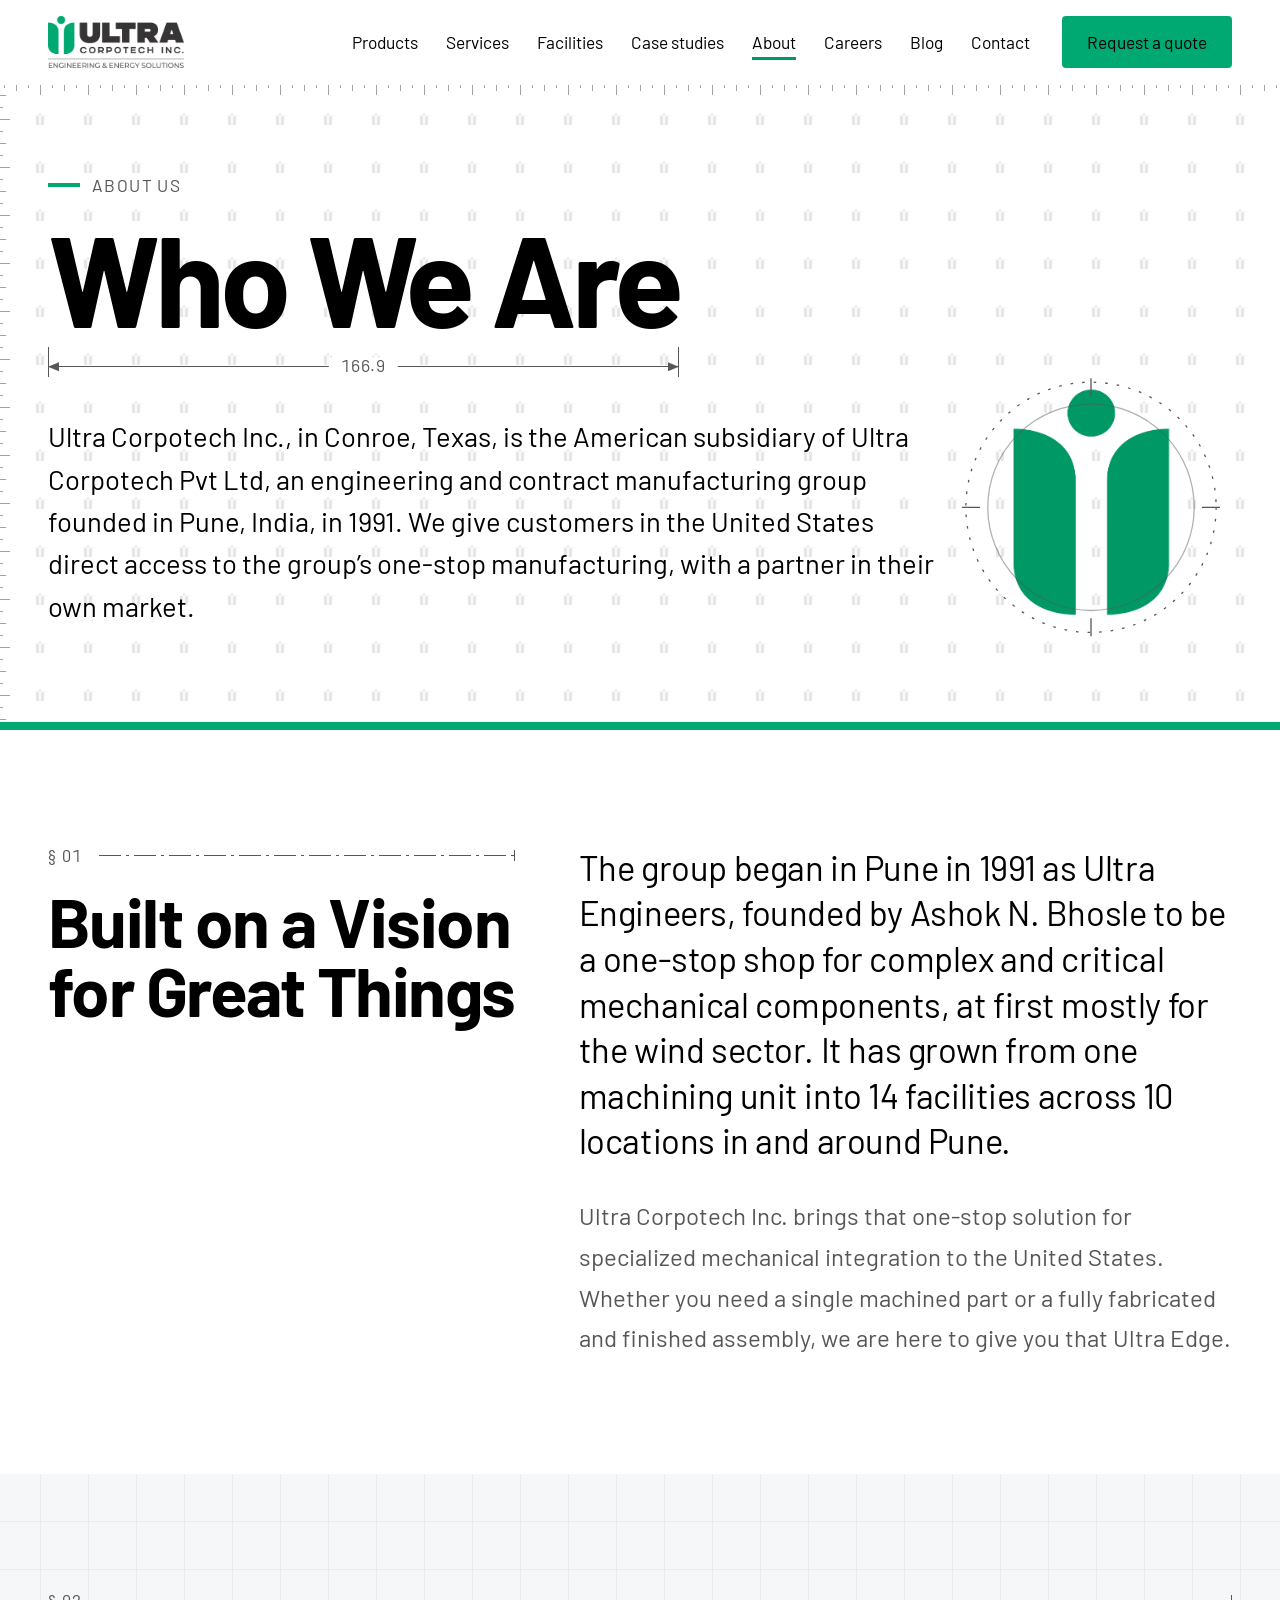
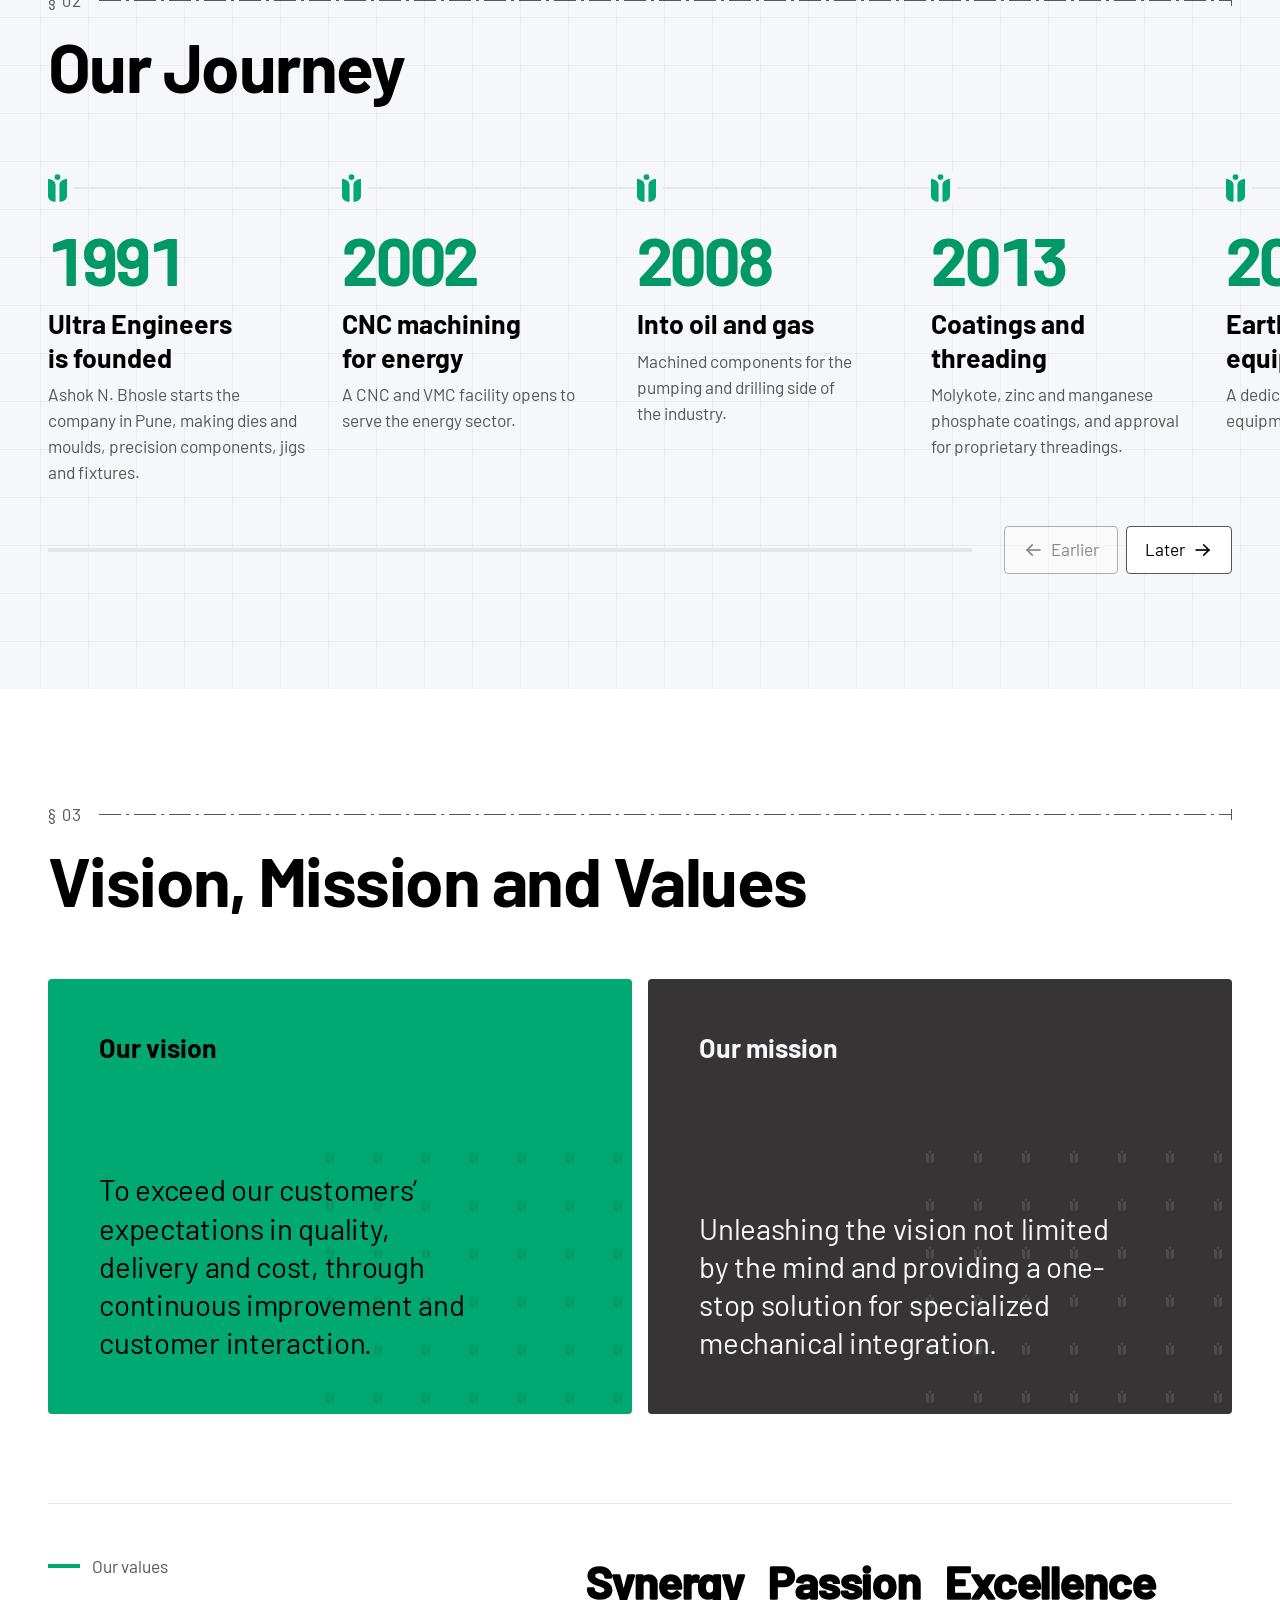
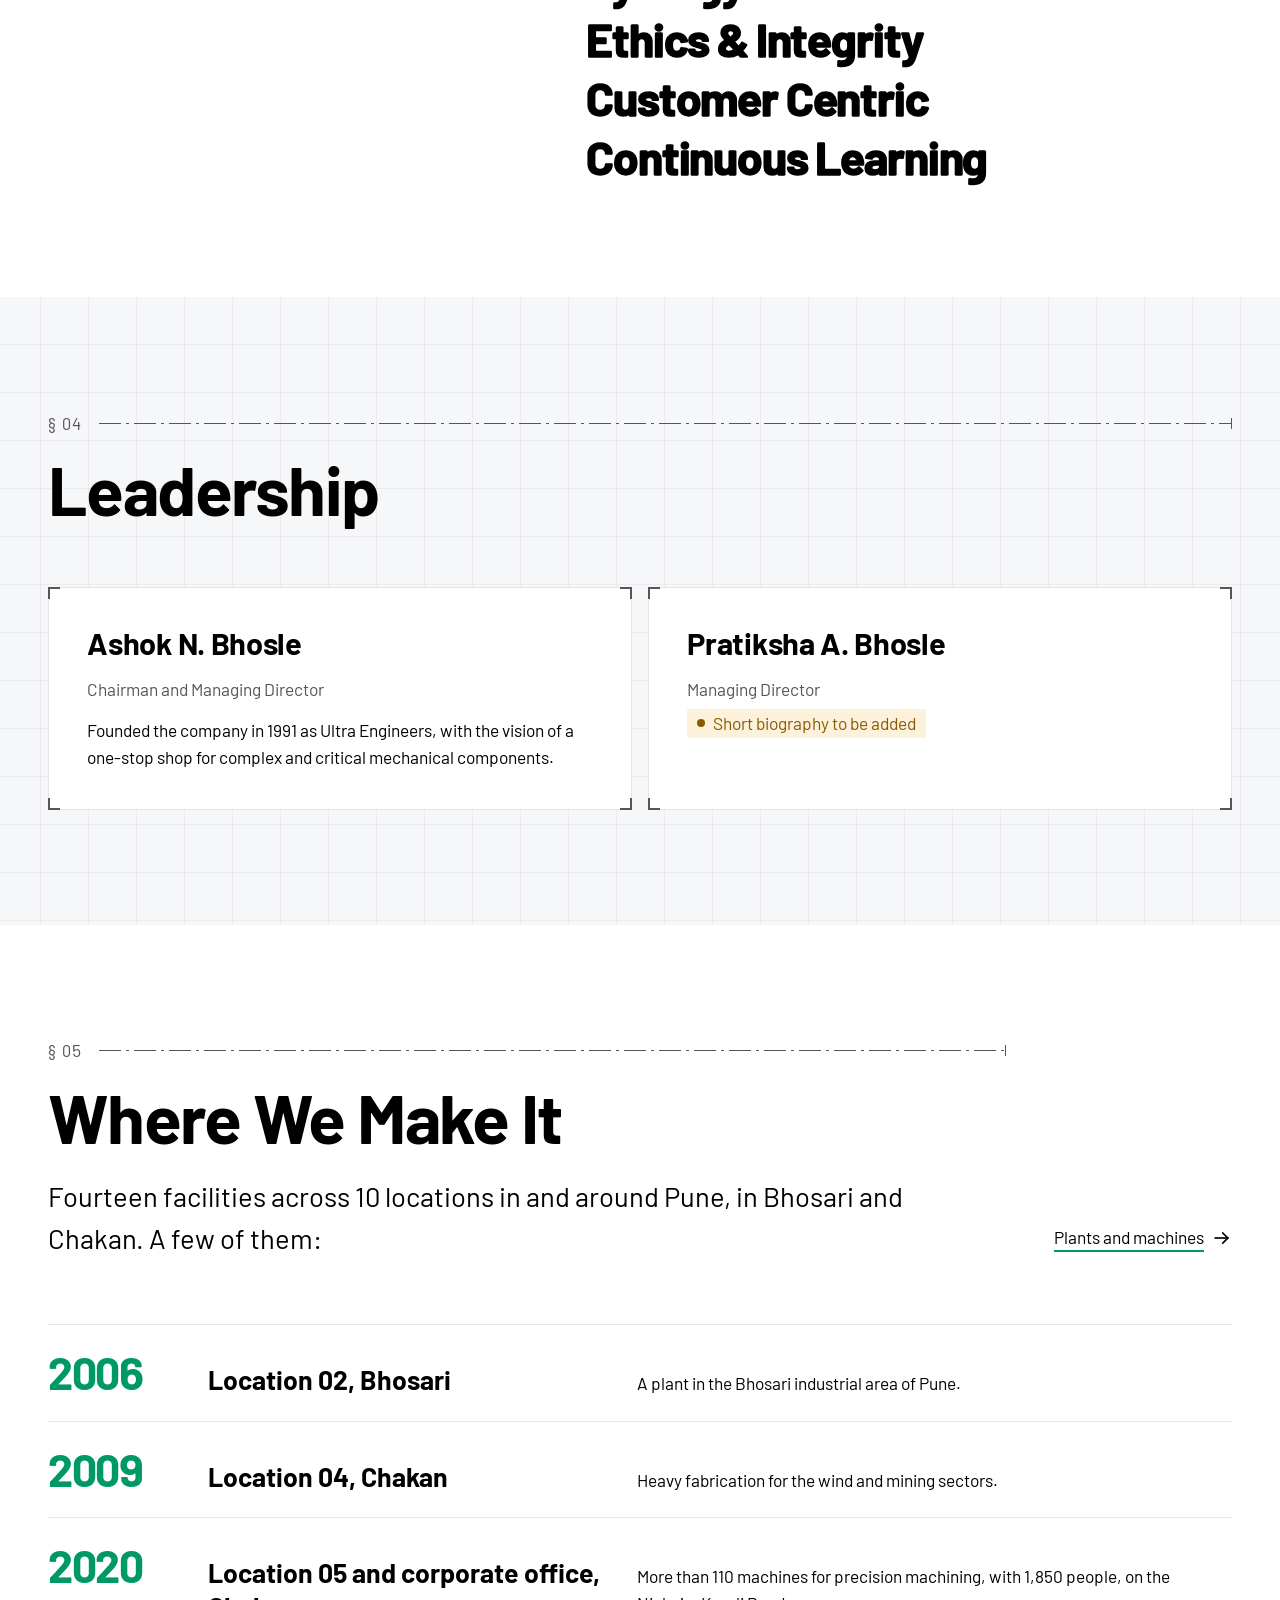
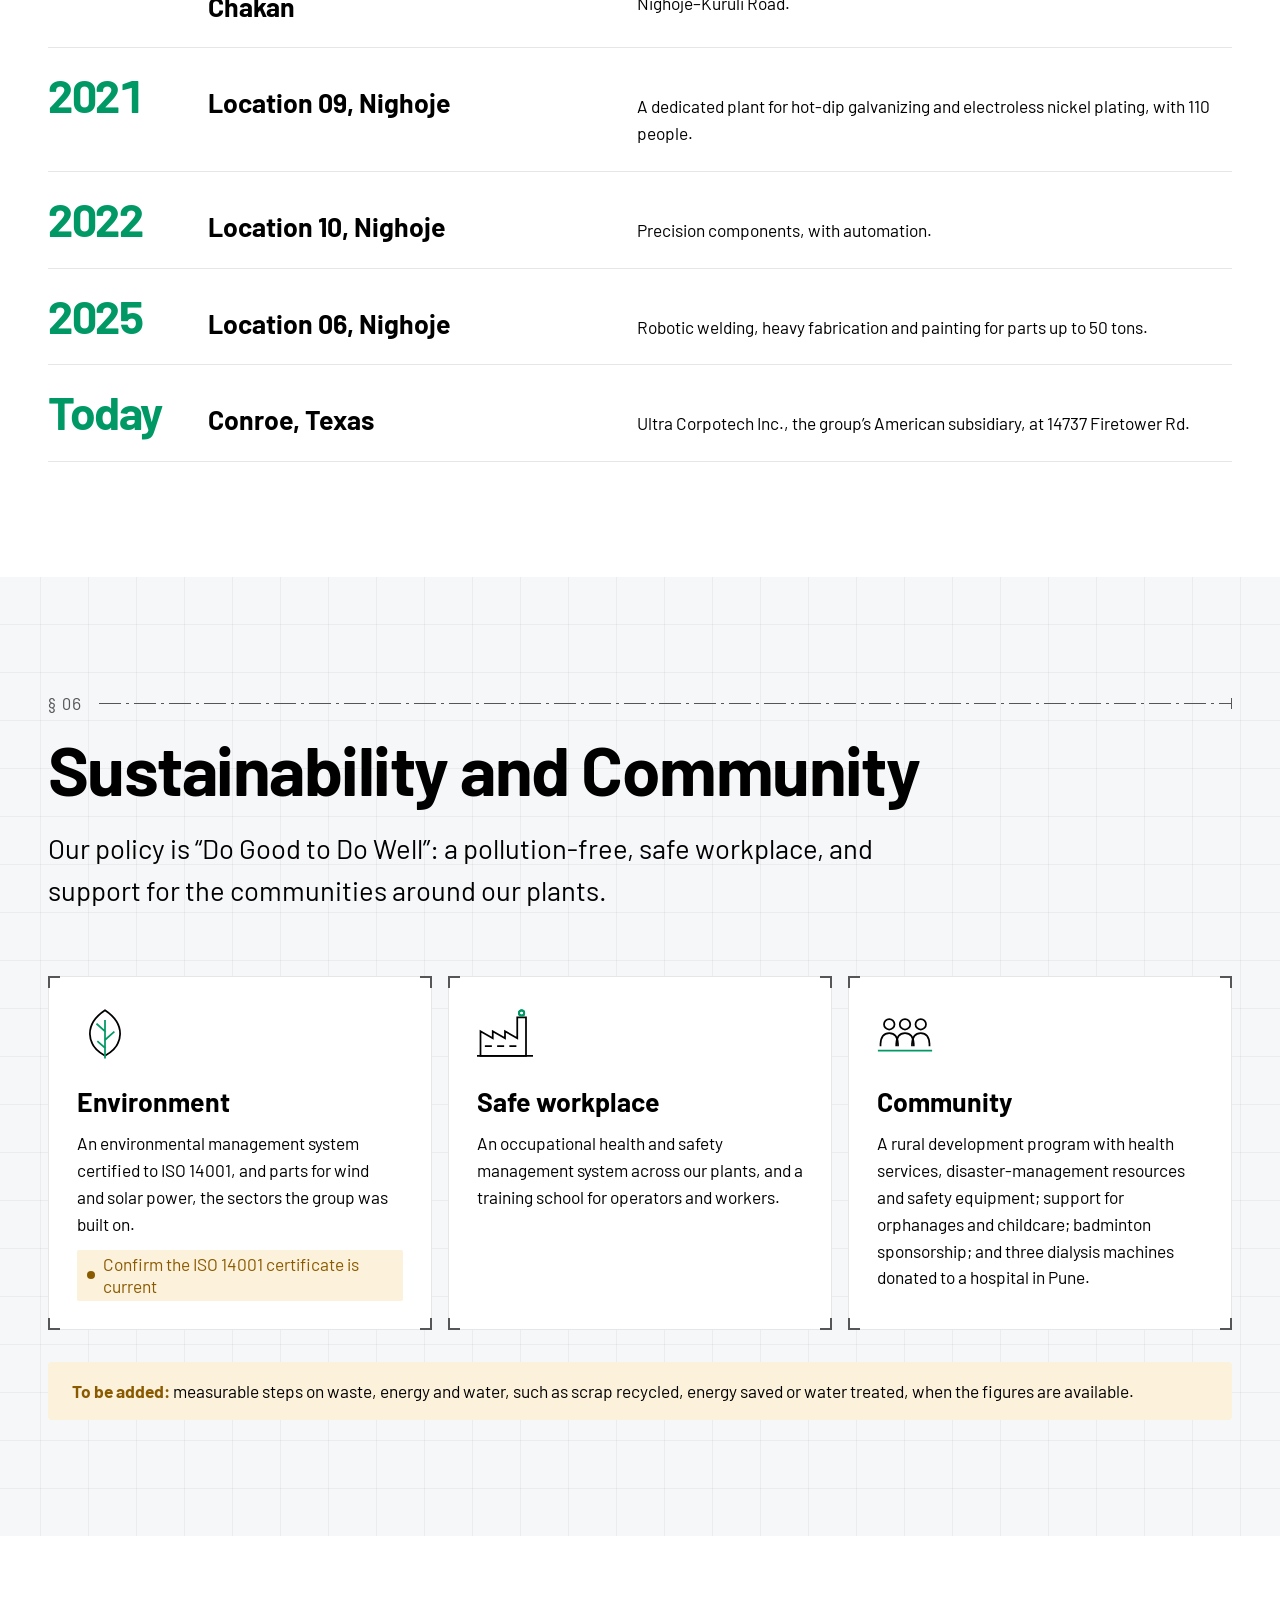
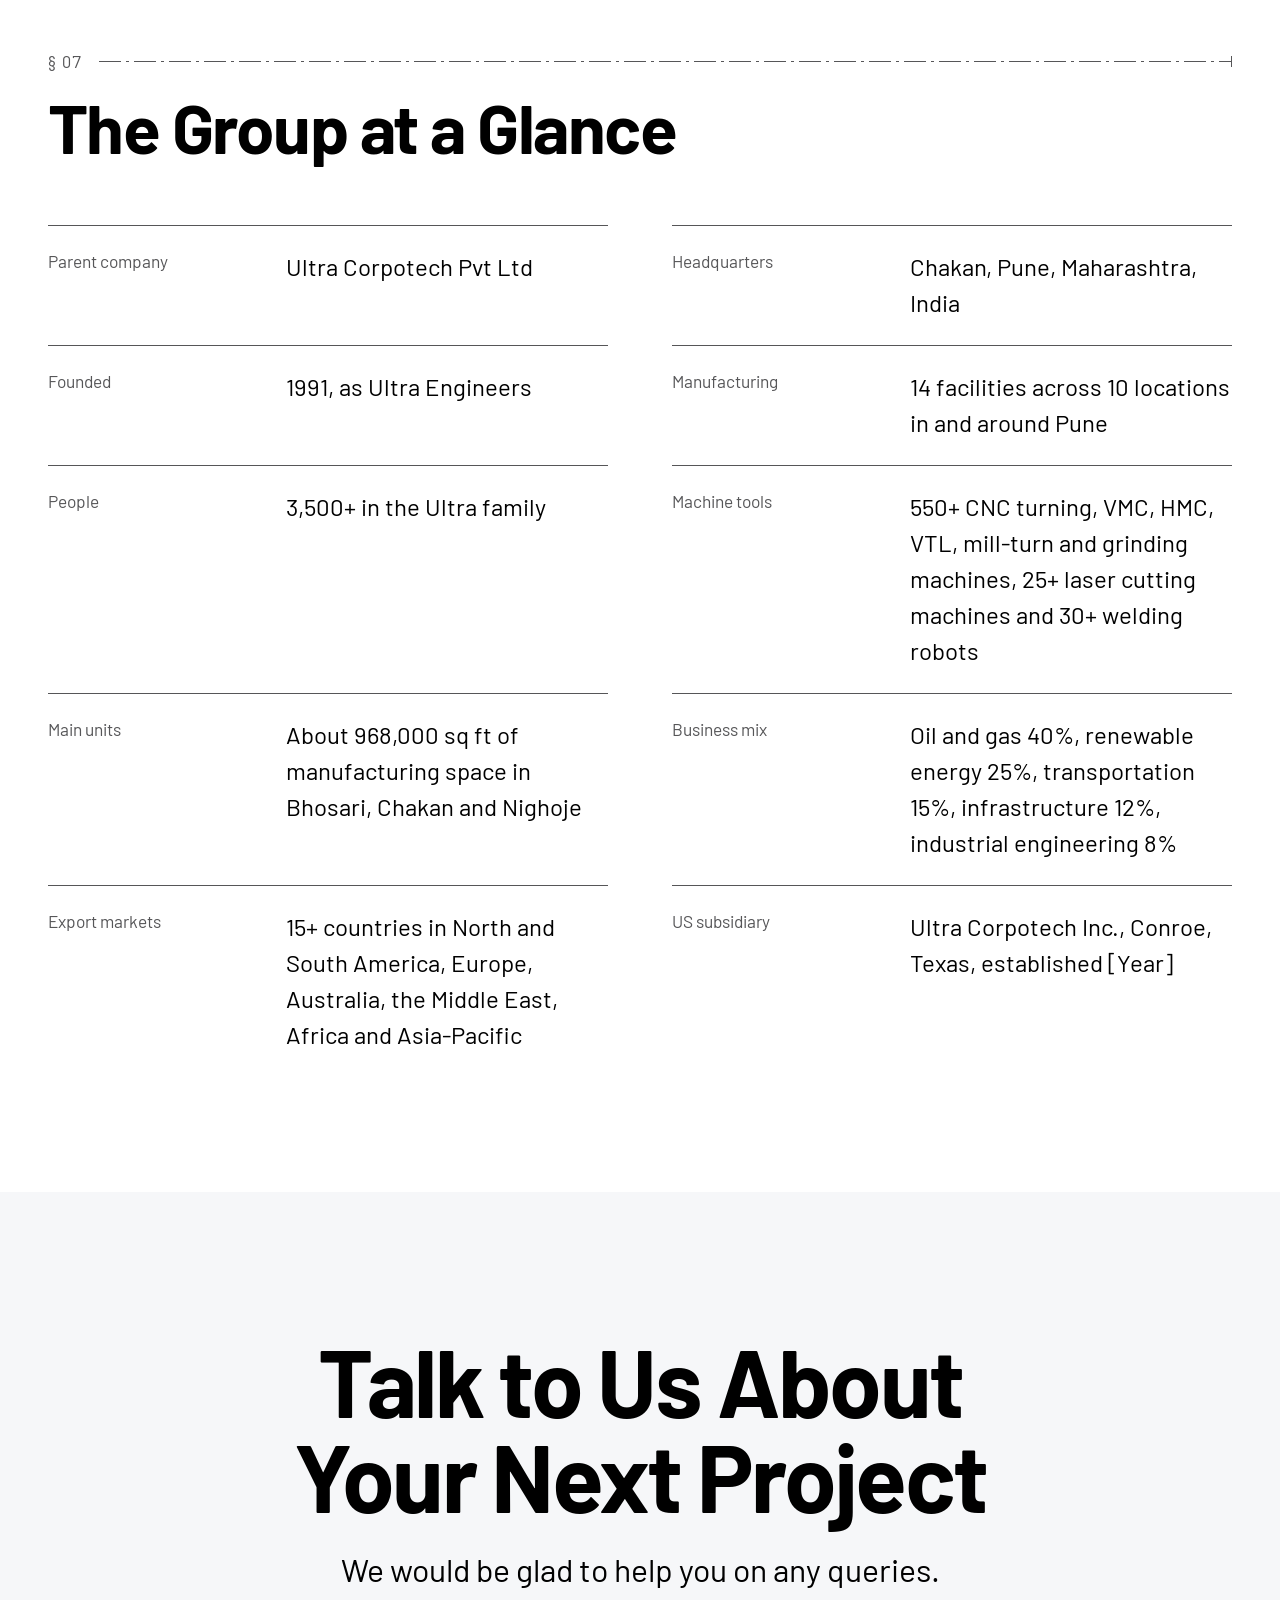
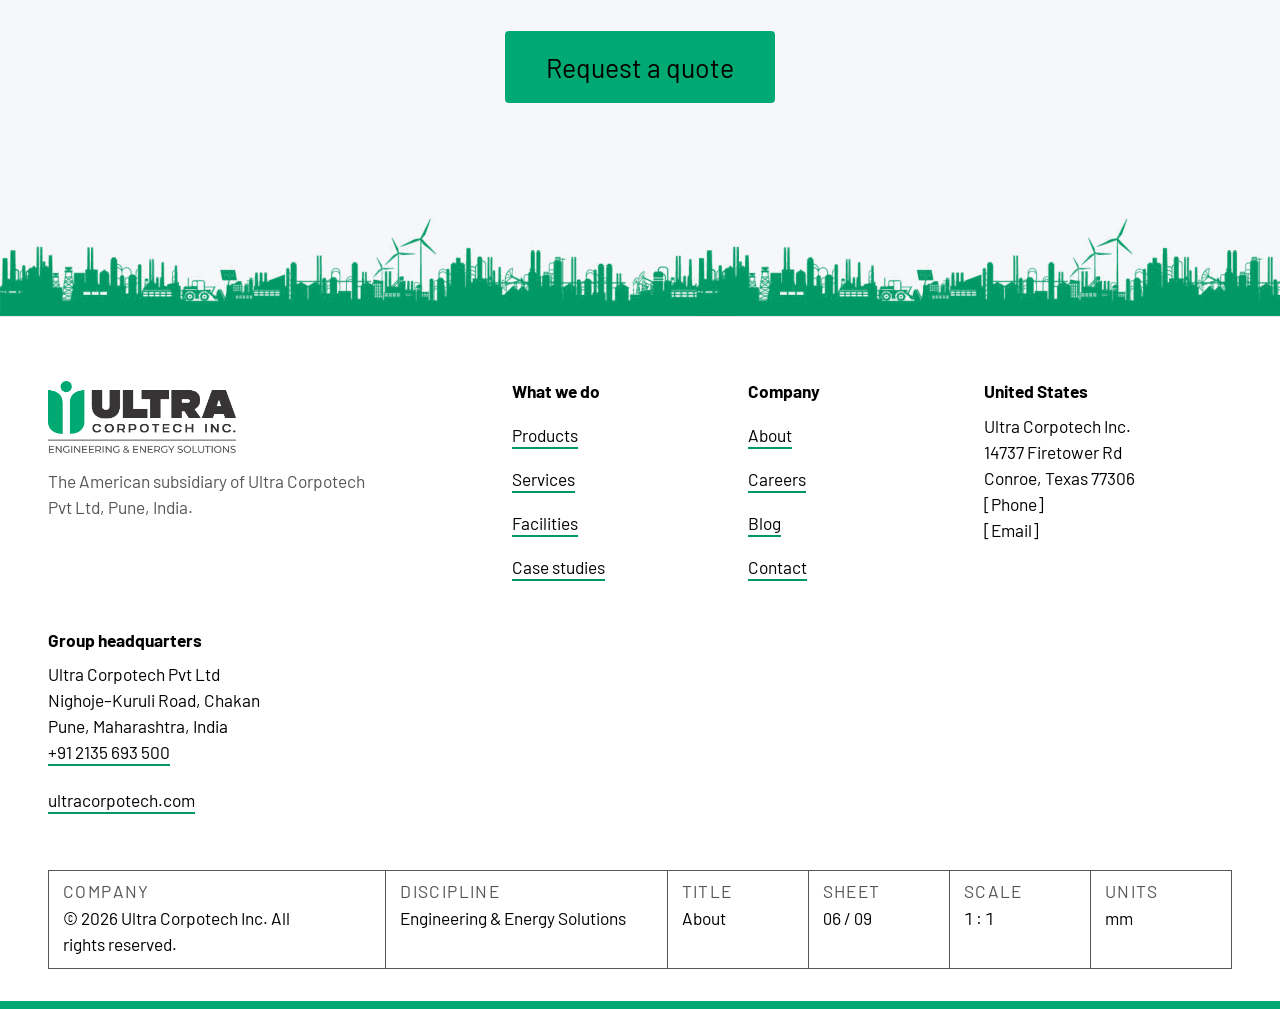
==== commit f9b2106d: "Add a parts library of the presentation's parts on 3D turntables - Products: 87 parts cut out of the" ====
--- a/about.html
+++ b/about.html
@@ -262,7 +262,7 @@
     </div>
   </section>
 
-  <section class="cta theme-light" aria-labelledby="cta-title" data-tone="light" data-scrub="enter" data-span="0.85">
+  <section class="cta" aria-labelledby="cta-title" data-scrub="enter" data-span="0.85">
     <div class="wrap cta-inner">
       <h2 id="cta-title" class="cta-title" data-split>Talk to Us About Your Next Project</h2>
       <p class="cta-line" data-reveal>We would be glad to help you on any queries.</p>
--- a/assets/css/site.css
+++ b/assets/css/site.css
@@ -122,6 +122,9 @@
   --warning-soft: #fcf1da;
   --ring-gap: #ffffff;
   --grid-ink: rgba(55, 52, 53, 0.055);
+  --studio-hi: #ffffff;
+  --studio-lo: #e6e8eb;
+  --studio-grid: rgba(55, 52, 53, 0.2);
   --lockup-display: block;
   --mark-display: none;
   color-scheme: light;
@@ -150,6 +153,10 @@
     --warning-soft: #3a2c0e;
     --ring-gap: #231f20;
     --grid-ink: rgba(246, 247, 249, 0.045);
+    --backdrop-o: 0.13;
+    --studio-hi: #403b3c;
+    --studio-lo: #1b1819;
+    --studio-grid: rgba(246, 247, 249, 0.14);
     --lockup-display: none;
     --mark-display: block;
     color-scheme: dark;
@@ -178,6 +185,10 @@
   --warning-soft: #3a2c0e;
   --ring-gap: #231f20;
   --grid-ink: rgba(246, 247, 249, 0.045);
+  --backdrop-o: 0.13;
+  --studio-hi: #403b3c;
+  --studio-lo: #1b1819;
+  --studio-grid: rgba(246, 247, 249, 0.14);
   --lockup-display: none;
   --mark-display: block;
   color-scheme: dark;
@@ -1089,11 +1100,11 @@
 }
 .motion .is-in .draw-on { stroke-dashoffset: 0; }
 
-/* CTA band on the skyline: always light, the ground is a picture of mist */
+/* CTA band on the skyline: the silhouette is a mask, drawn in the theme's green */
 .cta {
   position: relative;
   overflow: hidden;
-  background: var(--mist);
+  background: var(--surface-muted);
   color: var(--ink);
   text-align: center;
   padding-block: clamp(88px, 11vw, 160px) calc(7.6vw + clamp(72px, 9vw, 136px));
@@ -1102,11 +1113,9 @@
   content: "";
   position: absolute;
   inset: 0;
-  background-image: url("../img/skyline-background.png");
-  background-image: image-set(url("../img/skyline-background-2400.webp") type("image/webp"), url("../img/skyline-background.png") type("image/png"));
-  background-position: center bottom;
-  background-size: 100% auto;
-  background-repeat: no-repeat;
+  background: var(--draw);
+  -webkit-mask: url("../img/skyline-mask.png") center bottom / 100% auto no-repeat;
+  mask: url("../img/skyline-mask.png") center bottom / 100% auto no-repeat;
   transform: translate3d(0, calc((1 - var(--p, 1)) * 12vw), 0);
 }
 .cta-inner {
@@ -1188,56 +1197,55 @@
   .hero-gears { margin-top: 0; aspect-ratio: 1.6; max-height: 340px; }
 }
 
-/* Shutter: the foot bar opens into the cover photograph */
-.shutter { position: relative; background: var(--surface); }
-.shutter-pin {
-  position: relative;
-  overflow: hidden;
-  aspect-ratio: 16 / 9;
-  max-height: 100vh;
-  width: 100%;
-}
-.shutter-frame {
-  position: absolute;
-  inset: 0;
-  clip-path: inset(calc((1 - var(--o, 1)) * 50%) 0);
-}
-.shutter-frame picture,
-.photo-band picture { display: block; width: 100%; height: 100%; }
-.shutter-frame img {
+/* Backdrop: the cover photograph behind a band, screened like a print and
+   drifting slowly; a scan line passes over it */
+.has-backdrop { position: relative; isolation: isolate; overflow: hidden; }
+.backdrop {
+  position: absolute;
+  inset: 0 0 auto;
+  height: min(100%, 980px);
+  z-index: -1;
+  pointer-events: none;
+  -webkit-mask:
+    radial-gradient(circle at center, #000 58%, transparent 62%) 0 0 / 4px 4px,
+    linear-gradient(to bottom, #000 0%, rgba(0, 0, 0, 0.85) 30%, transparent 92%);
+  -webkit-mask-composite: source-in;
+  mask:
+    radial-gradient(circle at center, #000 58%, transparent 62%) 0 0 / 4px 4px,
+    linear-gradient(to bottom, #000 0%, rgba(0, 0, 0, 0.85) 30%, transparent 92%);
+  mask-composite: intersect;
+}
+.backdrop picture { display: block; width: 100%; height: 100%; }
+.backdrop img {
   width: 100%;
   height: 100%;
   object-fit: cover;
-  object-position: 50% 40%;
-  transform: scale(calc(1.32 - 0.32 * var(--o, 1) + 0.06 * var(--hold, 0)));
-}
-.shutter-edge {
+  object-position: 50% 35%;
+  filter: grayscale(1) contrast(1.2);
+  opacity: var(--backdrop-o, 0.3);
+  transform: translate3d(0, calc((var(--p, 0.5) - 0.5) * -10%), 0) scale(1.14);
+}
+.backdrop::after {
+  content: "";
   position: absolute;
   left: 0;
   right: 0;
-  top: 50%;
-  height: var(--bar);
-  margin-top: calc(var(--bar) / -2);
-  background: var(--green);
-  opacity: calc(1 - var(--hold, 0) * 4);
-}
-.shutter-pin { --half: 28.125vw; }
-.shutter-edge.top { transform: translate3d(0, calc(var(--o, 1) * (var(--half) * -1 - var(--bar) / 2)), 0); }
-.shutter-edge.bottom { transform: translate3d(0, calc(var(--o, 1) * (var(--half) + var(--bar) / 2)), 0); }
-html:not(.motion) .shutter-edge { display: none; }
-
-.motion .shutter.is-pinned { height: 230vh; height: 230svh; }
-.motion .shutter.is-pinned .shutter-pin {
-  position: sticky;
   top: 0;
-  height: 100vh;
-  height: 100svh;
-  max-height: none;
-  aspect-ratio: auto;
-  --half: 50vh;
-}
-@supports (height: 100svh) {
-  .motion .shutter.is-pinned .shutter-pin { --half: 50svh; }
+  height: 22%;
+  background: linear-gradient(to bottom, transparent, color-mix(in srgb, var(--draw) 30%, transparent) 96%, var(--draw) 96% 100%);
+  opacity: 0;
+}
+.motion .backdrop picture { animation: backdrop-drift 48s ease-in-out infinite alternate; }
+.motion .backdrop::after { animation: backdrop-scan 7s cubic-bezier(0.45, 0, 0.55, 1) infinite; }
+@keyframes backdrop-drift {
+  from { transform: translate3d(-2.5%, 0, 0); }
+  to { transform: translate3d(2.5%, 0, 0); }
+}
+@keyframes backdrop-scan {
+  0% { transform: translate3d(0, -100%, 0); opacity: 0; }
+  12% { opacity: 1; }
+  70% { opacity: 0.9; }
+  100% { transform: translate3d(0, 360%, 0); opacity: 0; }
 }
 
 /* Group figures */
@@ -2048,6 +2056,7 @@
 .train svg { height: 100%; width: auto; max-width: none; }
 
 /* Contact */
+.photo-band picture { display: block; width: 100%; height: 100%; }
 .photo-band {
   position: relative;
   height: clamp(150px, 23.6vw, 354px);
@@ -3193,7 +3202,7 @@
 .voice,
 .cs-block,
 .logo-slot { position: relative; }
-:is(.tile, .cap, .usp, .sustain-item, .std, .office, .leader, .voice, .cs-block, .logo-slot, .line-art, .aside, .machine)::after {
+:is(.tile, .cap, .usp, .sustain-item, .std, .office, .leader, .voice, .cs-block, .logo-slot, .line-art, .aside, .machine, .part)::after {
   content: "";
   position: absolute;
   inset: -1px;
@@ -3218,7 +3227,7 @@
 .std:hover::after { --c: var(--green); }
 /* On reveal the brackets draw out from each corner */
 @keyframes brackets-in { from { background-size: 0 2px, 2px 0, 0 2px, 2px 0, 0 2px, 2px 0, 0 2px, 2px 0; } }
-.motion :is([data-stagger], [data-in]).is-in :is(.tile, .cap, .usp, .sustain-item, .std, .office, .leader, .voice, .cs-block, .logo-slot, .machine)::after {
+.motion :is([data-stagger], [data-in]).is-in :is(.tile, .cap, .usp, .sustain-item, .std, .office, .leader, .voice, .cs-block, .logo-slot, .machine, .part)::after {
   animation: brackets-in 0.9s var(--ease-push) backwards;
   animation-delay: calc(var(--i, 0) * 75ms + 380ms);
 }
@@ -3380,26 +3389,6 @@
   transition: opacity 0.35s;
 }
 .cad-readout.is-on { opacity: 1; }
-
-/* Registration brackets frame the cover photograph as the shutter opens */
-.shutter-pin::after {
-  content: "";
-  position: absolute;
-  inset: clamp(16px, 3vw, 40px);
-  --c: var(--green);
-  background:
-    linear-gradient(var(--c) 0 0) left top / 36px 3px,
-    linear-gradient(var(--c) 0 0) left top / 3px 36px,
-    linear-gradient(var(--c) 0 0) right top / 36px 3px,
-    linear-gradient(var(--c) 0 0) right top / 3px 36px,
-    linear-gradient(var(--c) 0 0) left bottom / 36px 3px,
-    linear-gradient(var(--c) 0 0) left bottom / 3px 36px,
-    linear-gradient(var(--c) 0 0) right bottom / 36px 3px,
-    linear-gradient(var(--c) 0 0) right bottom / 3px 36px;
-  background-repeat: no-repeat;
-  opacity: var(--o, 1);
-  pointer-events: none;
-}
 
 /* Figures sit on a scale */
 .stat::after {
@@ -3751,6 +3740,270 @@
 .a-brake-r { animation: brake-r 4.2s linear infinite; }
 .a-brake-arc { animation: brake-arc 4.2s var(--ease-out) infinite; }
 html:not(.motion) .a-brake-arc { opacity: 0; }
+
+/* 19. Parts library: each cut-out photograph on a turntable --------------- */
+.parts-lib .section-head { margin-bottom: var(--space-8); }
+.parts-tabs {
+  display: flex;
+  flex-wrap: wrap;
+  gap: var(--space-2);
+  margin-bottom: var(--space-8);
+}
+.parts-tab {
+  display: inline-flex;
+  align-items: center;
+  gap: 10px;
+  min-height: 44px;
+  padding: 0 14px;
+  border: 1px solid var(--line-strong);
+  border-radius: var(--radius-sm);
+  background: var(--surface-raised);
+  color: var(--ink);
+  font: inherit;
+  font-size: var(--fs-fine);
+  line-height: 1.2;
+  cursor: pointer;
+  transition: background-color 0.3s, border-color 0.3s, color 0.3s;
+}
+.parts-tab:hover { border-color: var(--green); }
+.parts-tab[aria-selected="true"] { background: var(--ink); border-color: var(--ink); color: var(--surface); }
+.parts-tab-n {
+  min-width: 2ch;
+  font-size: 13px;
+  font-variant-numeric: tabular-nums;
+  color: var(--ink-muted);
+}
+.parts-tab[aria-selected="true"] .parts-tab-n { color: inherit; opacity: 0.7; }
+.parts-group + .parts-group { margin-top: clamp(48px, 6vw, 88px); }
+.is-tabbed .parts-group + .parts-group { margin-top: 0; }
+.parts-group-title { margin-bottom: var(--space-6); font-size: var(--fs-h3); }
+.is-tabbed .parts-group-title {
+  position: absolute;
+  width: 1px;
+  height: 1px;
+  overflow: hidden;
+  clip-path: inset(50%);
+  white-space: nowrap;
+}
+.parts-group:focus-visible { outline: 2px solid var(--focus); outline-offset: 8px; }
+.parts-sub {
+  margin: var(--space-8) 0 var(--space-4);
+  font-size: var(--fs-fine);
+  font-weight: 600;
+  letter-spacing: 0.08em;
+  text-transform: uppercase;
+  color: var(--ink-muted);
+}
+.parts-sub:first-of-type { margin-top: 0; }
+.part-grid {
+  display: grid;
+  grid-template-columns: repeat(auto-fill, minmax(min(230px, 100%), 1fr));
+  gap: var(--space-6);
+  margin: 0;
+  padding: 0;
+  list-style: none;
+}
+@media (max-width: 520px) {
+  .part-grid { grid-template-columns: repeat(2, minmax(0, 1fr)); gap: var(--space-4); }
+}
+
+.part {
+  --ry: -14deg;
+  --rx: 9deg;
+  --lift: 0.5;
+  --sh: 0.5;
+  position: relative;
+  display: flex;
+  flex-direction: column;
+  height: 100%;
+  margin: 0;
+  border: 1px solid var(--line);
+  background: var(--surface);
+}
+.part-stage {
+  position: relative;
+  aspect-ratio: 1;
+  overflow: hidden;
+  container-type: size;
+  perspective: 760px;
+  perspective-origin: 50% 24%;
+  background: radial-gradient(115% 90% at 50% 18%, var(--studio-hi) 0%, var(--studio-lo) 82%);
+}
+/* Without the script the photograph sits plain in the studio */
+.part-stage > img {
+  position: absolute;
+  inset: 12%;
+  width: 76%;
+  height: 76%;
+  object-fit: contain;
+}
+.part-model {
+  position: absolute;
+  left: 50%;
+  bottom: 25%;
+  width: min(80cqw, calc(60cqh * var(--ar, 1)));
+  aspect-ratio: var(--ar, 1);
+  transform-origin: 50% 100%;
+  transform:
+    translate3d(-50%, calc(var(--lift) * -5px), 0)
+    rotateX(calc((var(--rx) - 9deg) * 0.6))
+    rotateY(calc(var(--ry) * 0.55));
+}
+.part-model > img,
+.part-edges,
+.part-sheen,
+.part-shadow {
+  position: absolute;
+  inset: 0;
+  width: 100%;
+  height: 100%;
+  -webkit-mask-size: 100% 100%;
+  mask-size: 100% 100%;
+  -webkit-mask-repeat: no-repeat;
+  mask-repeat: no-repeat;
+}
+.part-model > img { object-fit: fill; }
+.part-model:not(.has-maps) :is(.part-shadow, .part-edges, .part-sheen) { display: none; }
+/* The silhouette, flattened onto the floor */
+.part-shadow {
+  background: #000;
+  transform-origin: 50% 100%;
+  transform: translate3d(0, 4%, 0) scaleY(0.12) skewX(calc(var(--ry) * -0.5));
+  filter: blur(5px);
+  opacity: calc(0.42 - var(--lift) * 0.1);
+}
+/* A highlight that slides across the metal as the part turns */
+.part-sheen {
+  background: linear-gradient(100deg, transparent 32%, rgba(255, 255, 255, 0.5) 48%, transparent 64%) no-repeat;
+  background-size: 320% 100%;
+  background-position: calc(var(--sh) * 100%) 0;
+  mix-blend-mode: soft-light;
+}
+/* The part's edges as a green wireframe: drawn on load and on hover */
+.part-edges {
+  background: var(--draw);
+  opacity: 0;
+  transition: opacity 0.35s;
+}
+.part:hover .part-edges { opacity: 0.85; }
+.part-scan {
+  position: absolute;
+  left: -8%;
+  right: -8%;
+  top: 100%;
+  height: 16px;
+  background: linear-gradient(var(--draw) 0 2px, color-mix(in srgb, var(--draw) 22%, transparent) 2px, transparent);
+  opacity: 0;
+  pointer-events: none;
+}
+/* The turntable: a grid floor that turns with the part */
+.part-floor {
+  position: absolute;
+  left: 50%;
+  top: 75%;
+  width: 170cqw;
+  height: 170cqw;
+  margin: -85cqw 0 0 -85cqw;
+  transform: rotateX(calc(80deg - var(--rx))) rotateZ(var(--ry));
+  background-image:
+    linear-gradient(var(--studio-grid) 1px, transparent 1px),
+    linear-gradient(90deg, var(--studio-grid) 1px, transparent 1px);
+  background-size: 8.5cqw 8.5cqw;
+  background-position: center;
+  -webkit-mask: radial-gradient(closest-side, #000 18%, transparent 92%);
+  mask: radial-gradient(closest-side, #000 18%, transparent 92%);
+  pointer-events: none;
+}
+.part-floor::before,
+.part-floor::after {
+  content: "";
+  position: absolute;
+  inset: 30%;
+  border: 1px dashed var(--draw);
+  border-radius: 50%;
+  opacity: 0.55;
+}
+.part-floor::after {
+  inset: 67% 50% 27% calc(50% - 1px);
+  width: 2px;
+  border: 0;
+  border-radius: 0;
+  background: var(--draw);
+  opacity: 0.9;
+}
+/* View triad: X green, Y ink, Z grey */
+.part-axes {
+  position: absolute;
+  left: 18px;
+  bottom: 18px;
+  width: 0;
+  height: 0;
+  transform-style: preserve-3d;
+  transform: perspective(240px) rotateX(calc(-1 * var(--rx) - 12deg)) rotateY(var(--ry));
+  pointer-events: none;
+}
+.part-axes i {
+  position: absolute;
+  left: 0;
+  top: -1px;
+  width: 22px;
+  height: 2px;
+  transform-origin: 0 50%;
+}
+.part-axes .ax-x { background: var(--draw); }
+.part-axes .ax-y { background: var(--ink); transform: rotateZ(-90deg); }
+.part-axes .ax-z { background: var(--ink-muted); transform: rotateY(-90deg); }
+.part-hud {
+  position: absolute;
+  top: 10px;
+  right: 12px;
+  font-size: 12px;
+  line-height: 1.4;
+  letter-spacing: 0.06em;
+  font-variant-numeric: tabular-nums;
+  white-space: pre;
+  color: var(--ink-muted);
+  pointer-events: none;
+}
+.part figcaption {
+  display: grid;
+  gap: 2px;
+  padding: 14px 16px 16px;
+  border-top: 1px solid var(--line);
+}
+.part-no {
+  font-size: 12px;
+  letter-spacing: 0.08em;
+  font-variant-numeric: tabular-nums;
+  color: var(--ink-muted);
+}
+.part-name { font-size: 17px; font-weight: 600; line-height: 1.3; }
+.part-meta { font-size: 14px; line-height: 1.4; color: var(--ink-muted); }
+@media (max-width: 520px) {
+  .part figcaption { padding: 10px 12px 12px; }
+  .part-name { font-size: 15px; }
+  .part-hud, .part-axes { display: none; }
+}
+
+/* Load: the wireframe draws, a scan line passes and the part fills in behind it */
+.motion .part[data-in] .part-model > img { transition: clip-path 1.2s var(--ease-inout) 0.45s; }
+.motion .part[data-in]:not(.is-in) .part-model > img,
+.motion .part[data-in]:not(.is-in) .part-sheen { clip-path: inset(100% 0 0 0); }
+.motion .part[data-in]:not(.is-in) .part-shadow { opacity: 0; }
+.motion .part[data-in] .part-shadow { transition: opacity 0.8s 1.2s; }
+.motion .part.is-in .part-edges { animation: part-wire 2.2s var(--ease-out) backwards; }
+.motion .part.is-in .part-scan { animation: part-scan 1.2s var(--ease-inout) 0.45s backwards; }
+@keyframes part-wire {
+  0% { opacity: 0; clip-path: inset(0 0 100% 0); }
+  22% { opacity: 1; clip-path: inset(0); }
+  70% { opacity: 1; }
+  100% { opacity: 0; }
+}
+@keyframes part-scan {
+  0% { top: 100%; opacity: 1; }
+  90% { opacity: 1; }
+  100% { top: 0; opacity: 0; }
+}
 
 /* 14. Reduced motion --------------------------------------------------------- */
 @media (prefers-reduced-motion: reduce) {
@@ -3779,8 +4032,6 @@
   .motion [data-reveal],
   .motion [data-stagger] > *,
   .motion [data-split] .wi { opacity: 1 !important; transform: none !important; clip-path: none !important; }
-  .shutter,
   .process { height: auto !important; }
-  .shutter-pin,
   .process-pin { position: relative !important; height: auto !important; }
 }
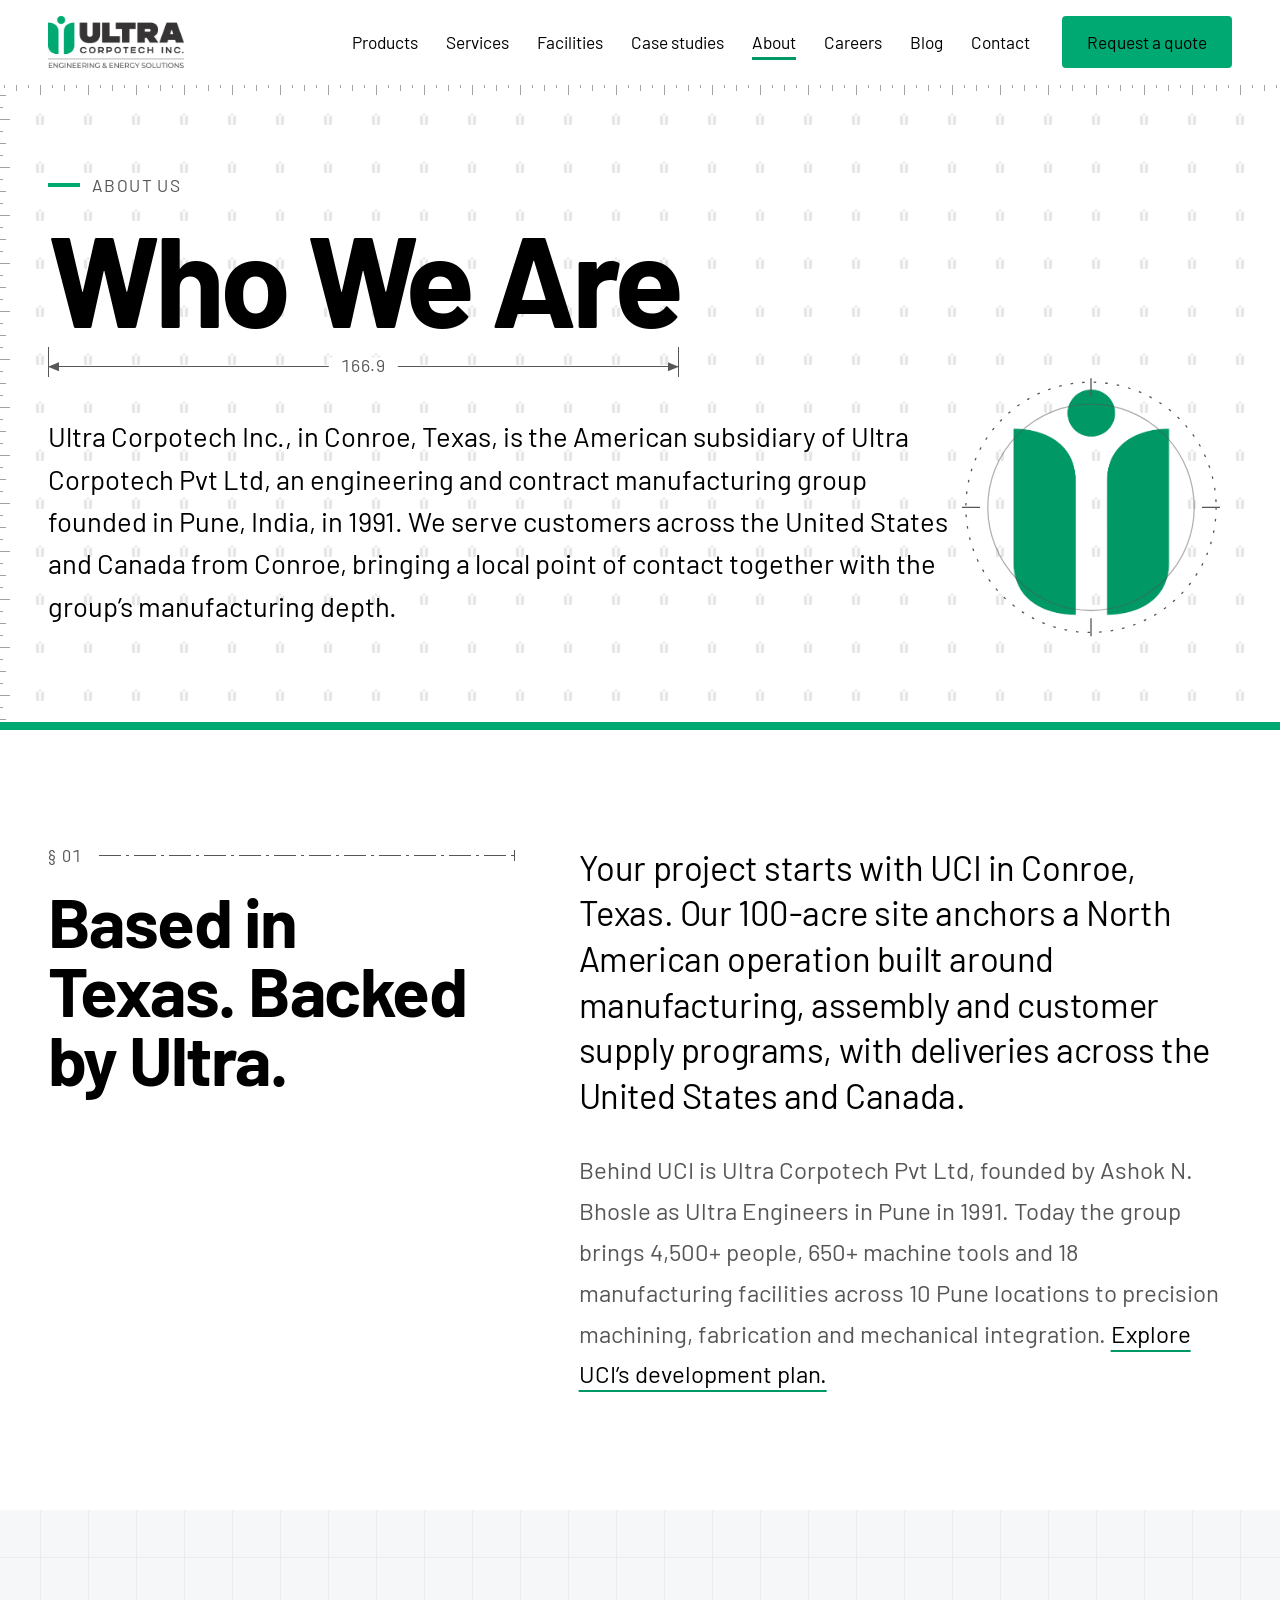
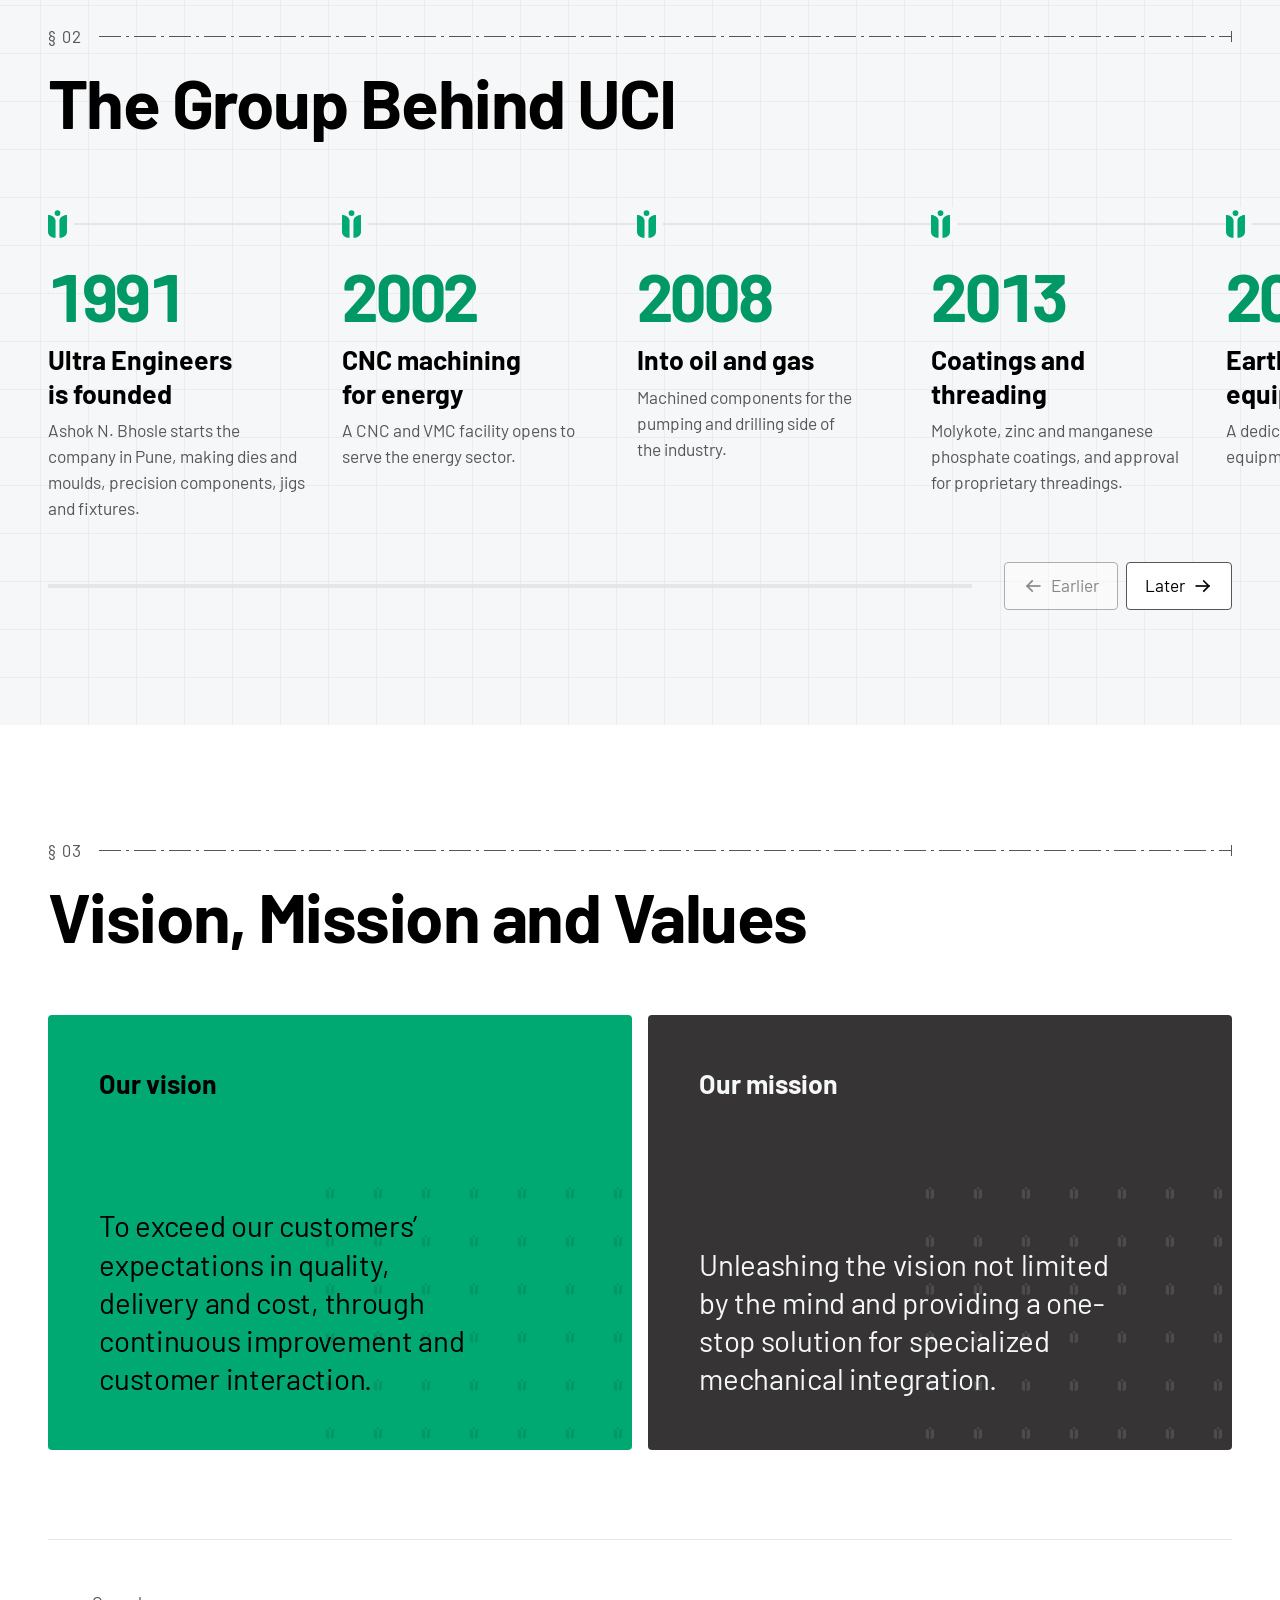
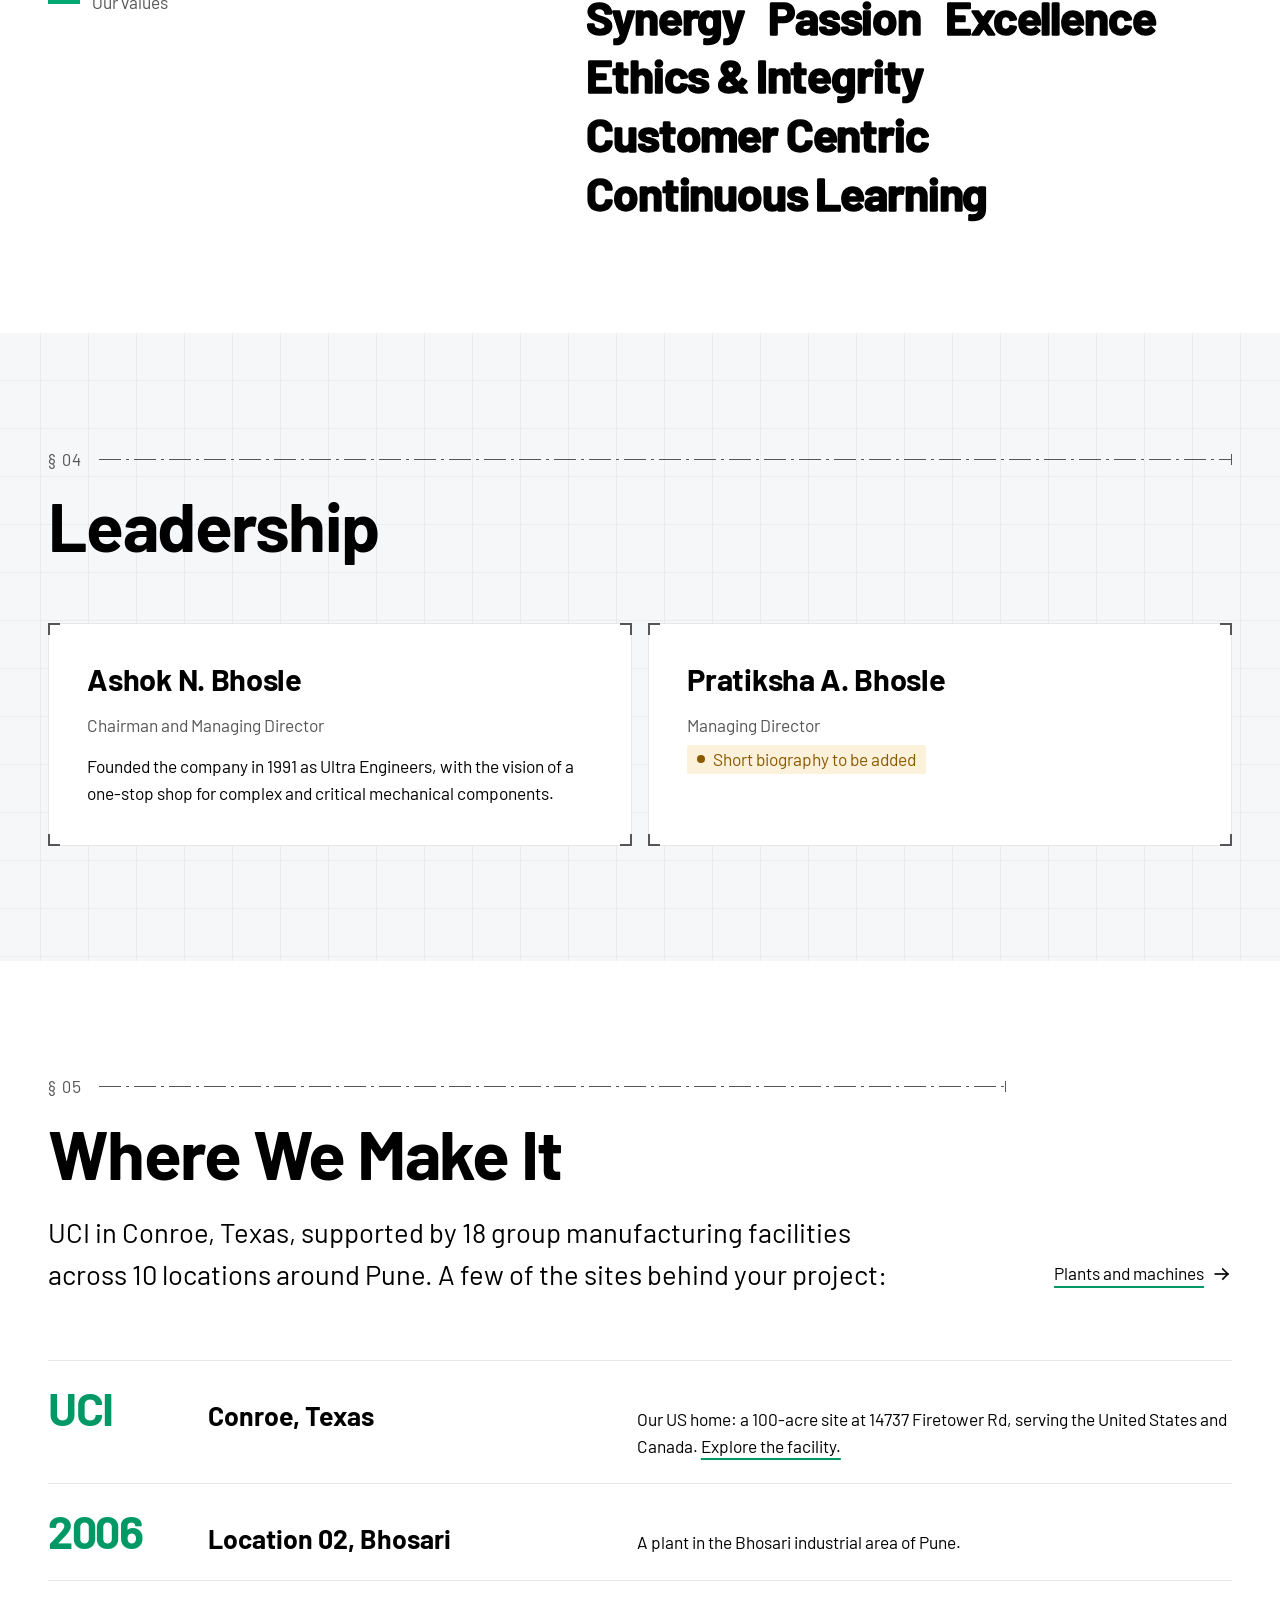
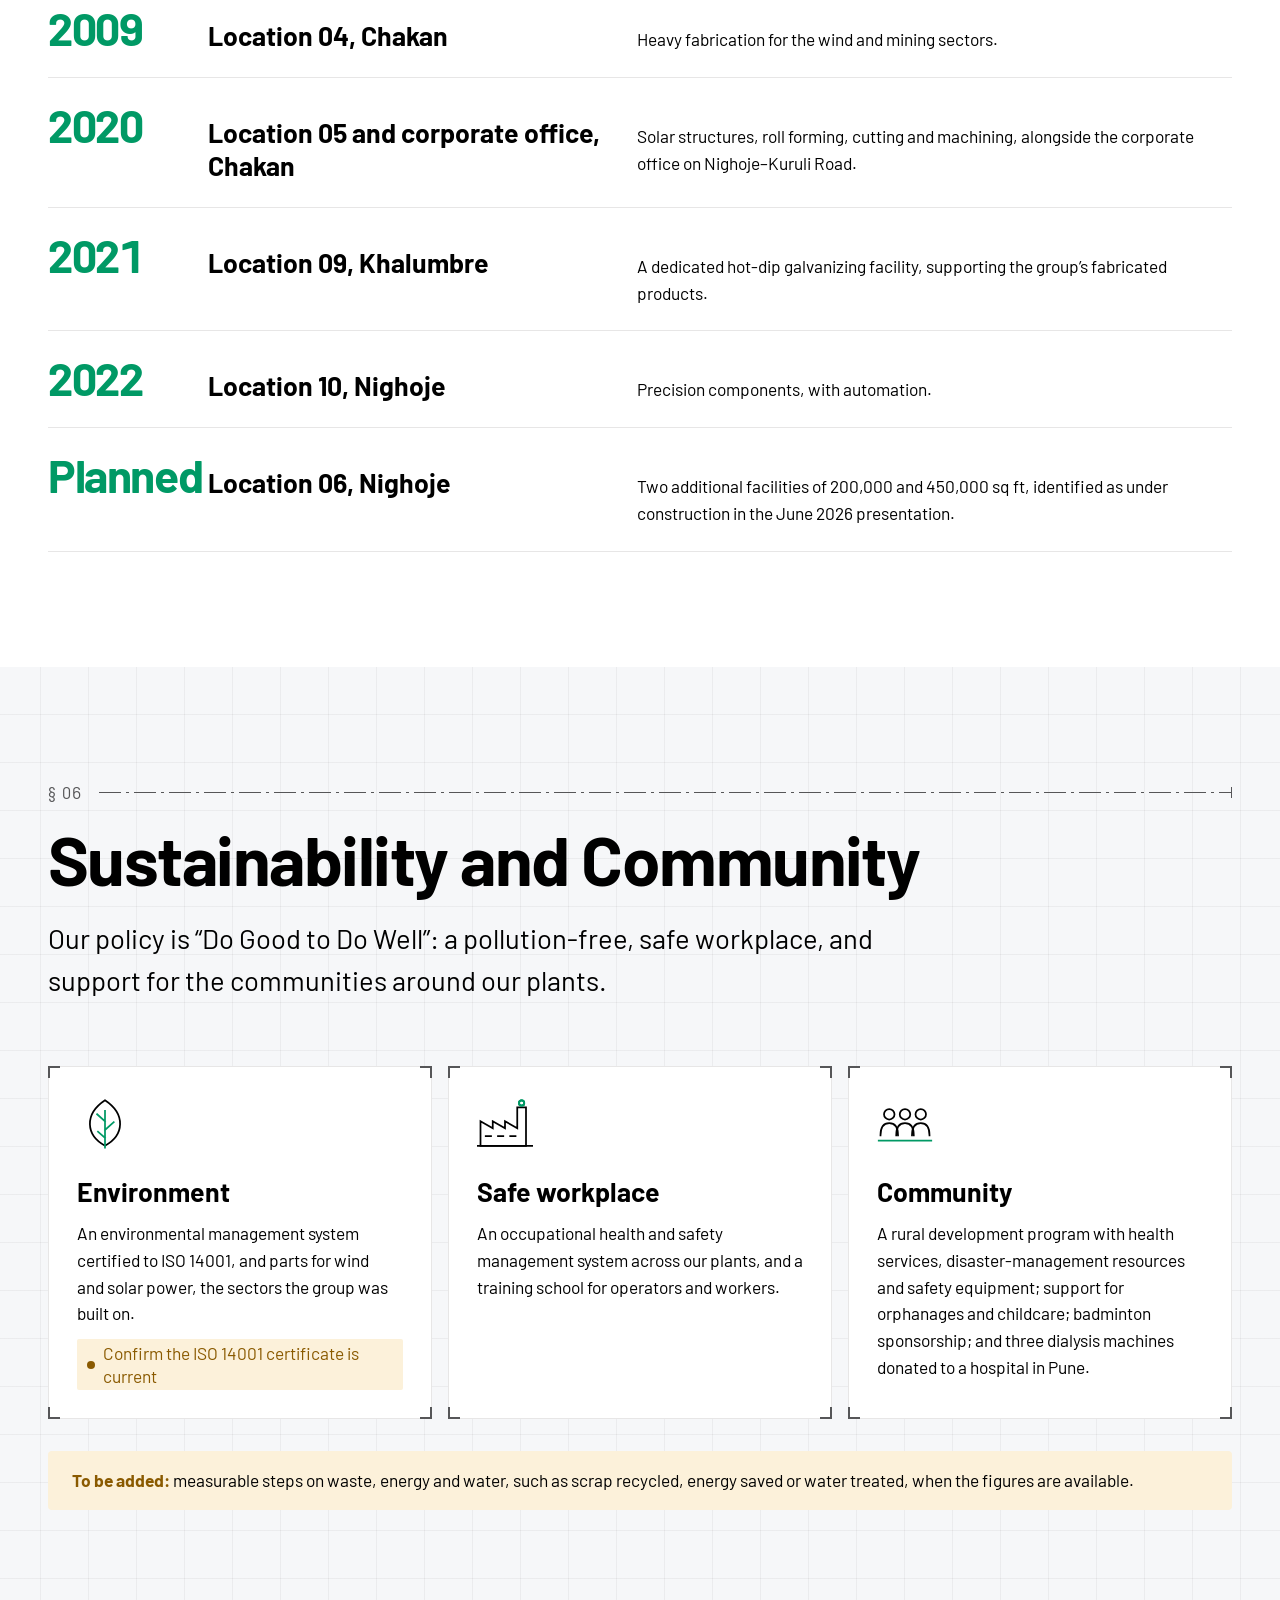
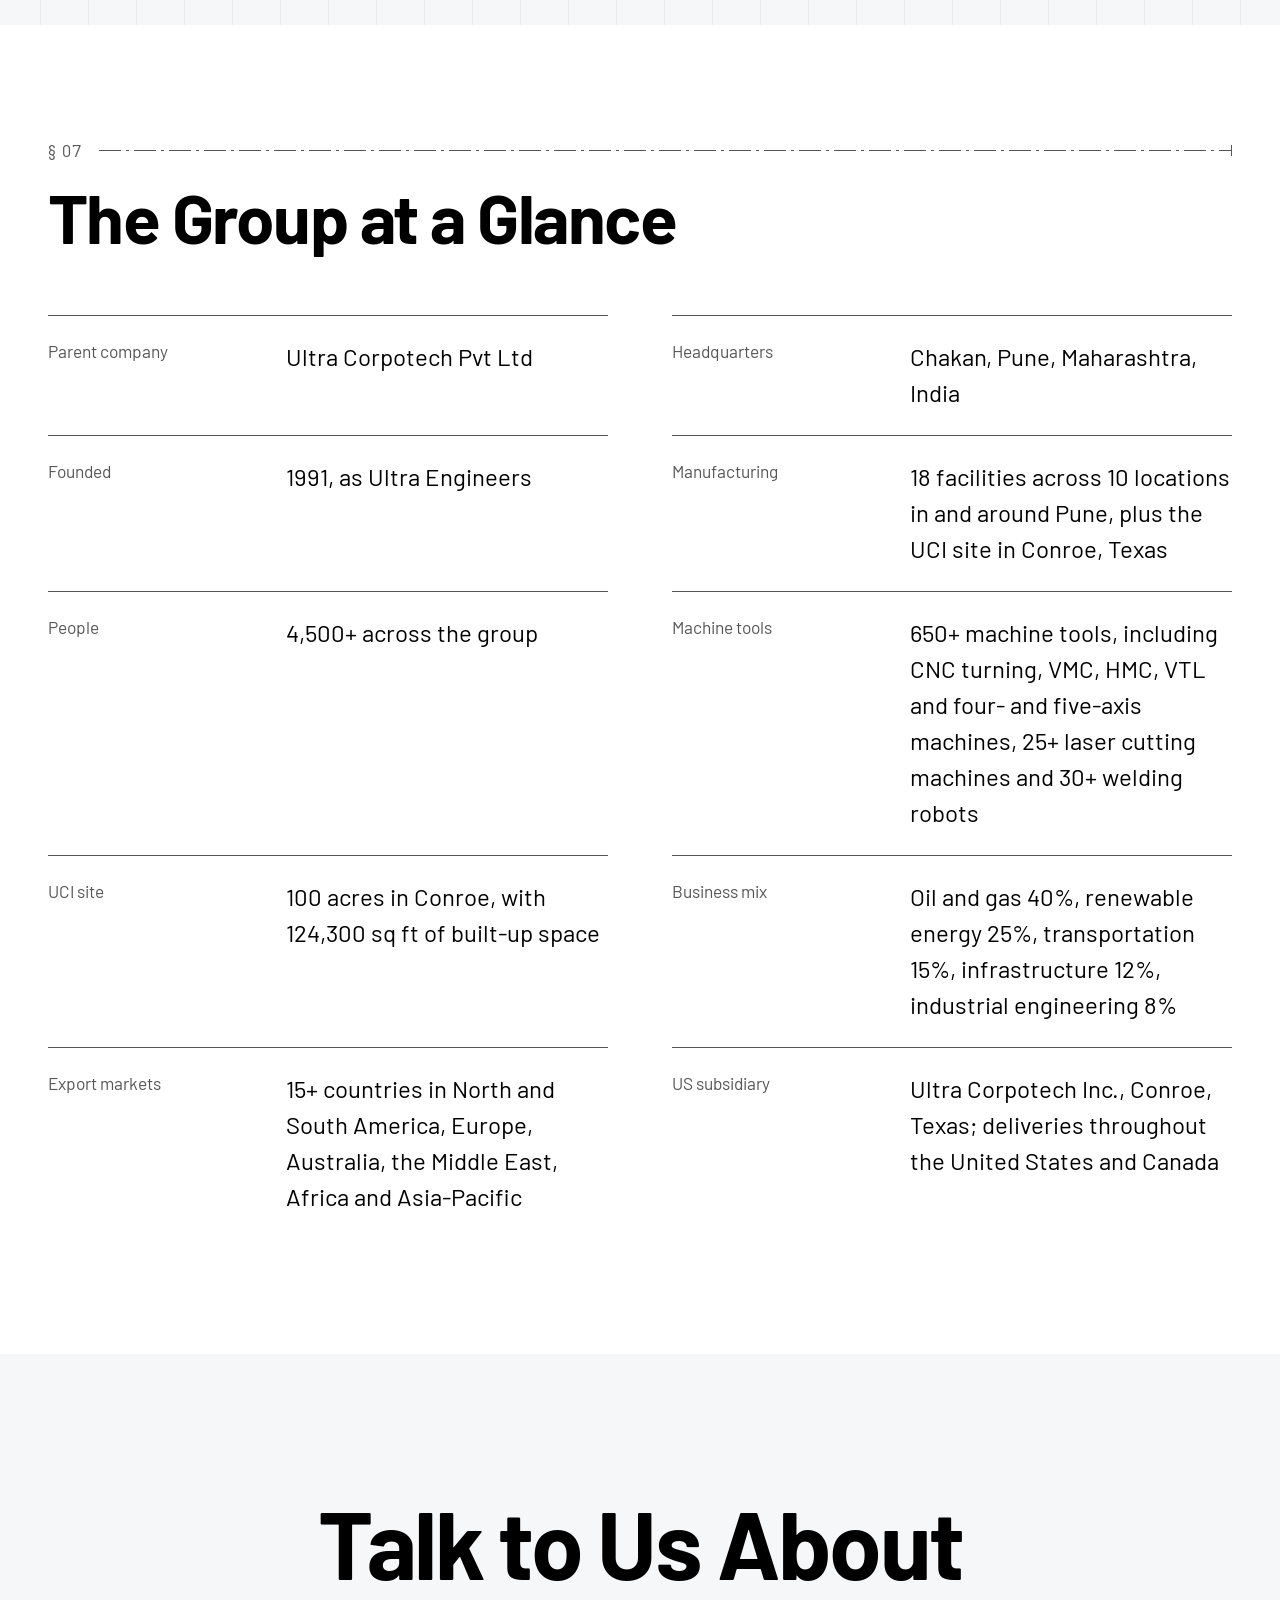
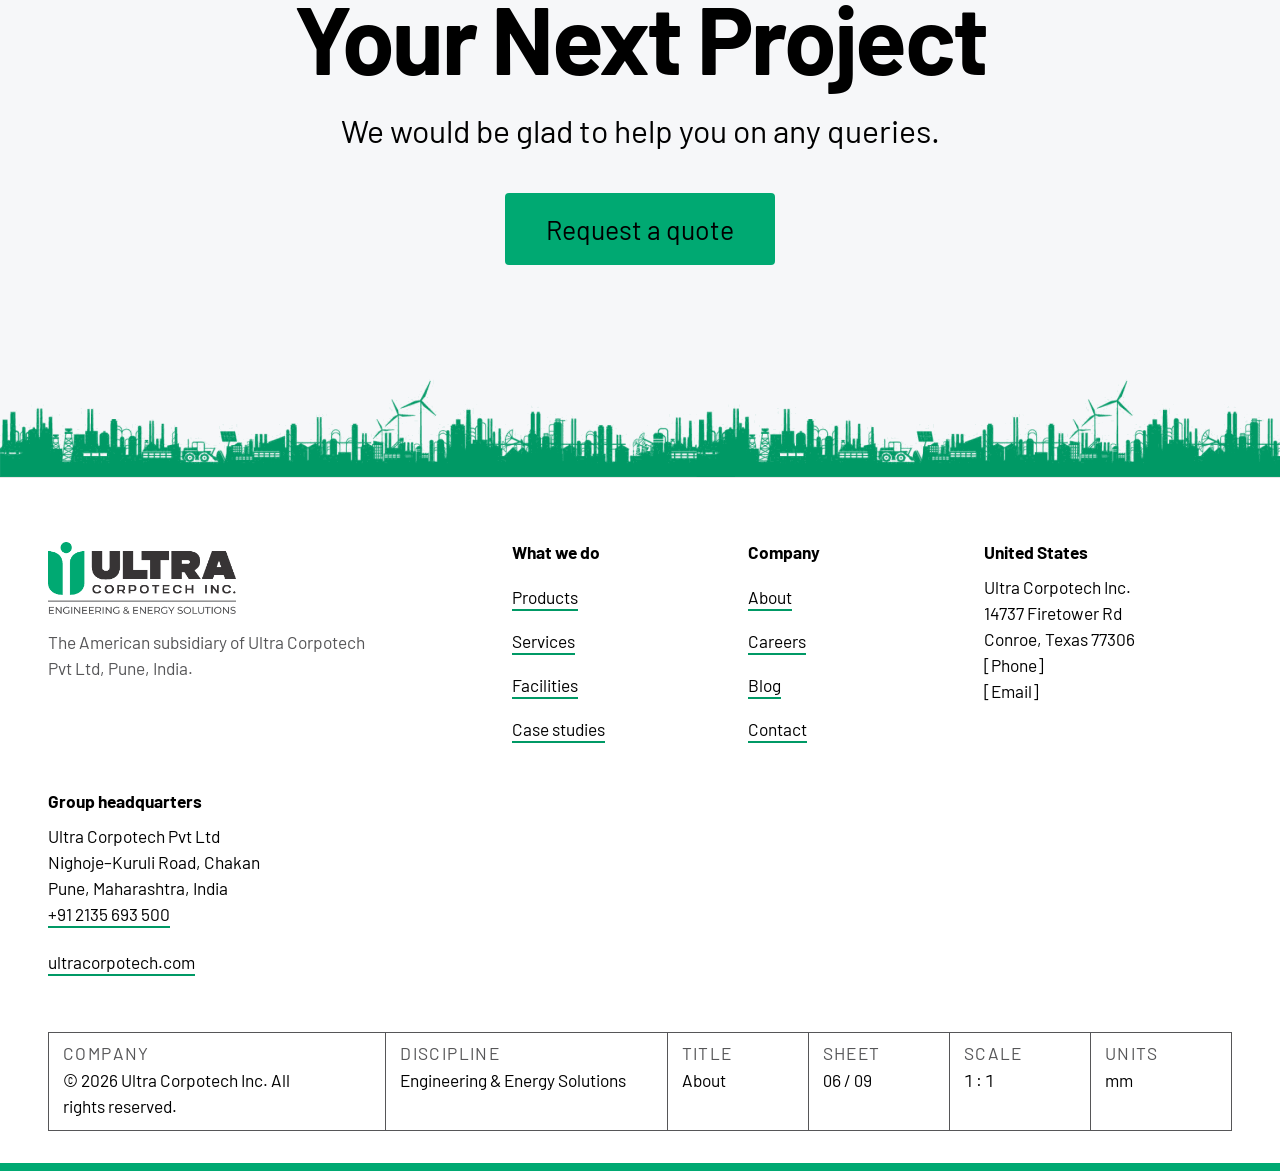
==== commit d54bb77c: "Update UCI content, product imagery and North American delivery map" ====
--- a/about.html
+++ b/about.html
@@ -4,7 +4,7 @@
 <meta charset="utf-8">
 <meta name="viewport" content="width=device-width, initial-scale=1, viewport-fit=cover">
 <title>About | Ultra Corpotech Inc.</title>
-<meta name="description" content="Ultra Corpotech Inc., in Conroe, Texas, is the American subsidiary of Ultra Corpotech Pvt Ltd, a Pune engineering group founded in 1991 with 14 plants and more than 3,500 people.">
+<meta name="description" content="Ultra Corpotech Inc., in Conroe, Texas, is the American subsidiary of Ultra Corpotech Pvt Ltd, an engineering group founded in 1991. UCI serves the United States and Canada from Conroe, Texas, backed by 18 manufacturing facilities in Pune.">
 <meta name="theme-color" content="#00a972">
 <link rel="icon" type="image/png" href="assets/img/mark.png">
 <link rel="preload" href="assets/fonts/barlow-700-latin.woff2" as="font" type="font/woff2" crossorigin>
@@ -89,7 +89,7 @@
       <div>
         <p class="eyebrow" data-reveal><span class="eyebrow-bar" aria-hidden="true"></span><span data-scramble>About us</span></p>
         <h1 id="page-title" class="page-title" data-split style="--delay: 120ms">Who We Are</h1>
-        <p class="lead" data-reveal style="--delay: 460ms">Ultra Corpotech Inc., in Conroe, Texas, is the American subsidiary of Ultra Corpotech Pvt Ltd, an engineering and contract manufacturing group founded in Pune, India, in 1991. We give customers in the United States direct access to the group’s one-stop manufacturing, with a partner in their own market.</p>
+        <p class="lead" data-reveal style="--delay: 460ms">Ultra Corpotech Inc., in Conroe, Texas, is the American subsidiary of Ultra Corpotech Pvt Ltd, an engineering and contract manufacturing group founded in Pune, India, in 1991. We serve customers across the United States and Canada from Conroe, bringing a local point of contact together with the group’s manufacturing depth.</p>
       </div>
       <div class="page-hero-art is-mark" aria-hidden="true">
         <div class="datum"><svg viewBox="0 0 200 200" fill="none" stroke="currentColor" stroke-width="1"><g class="ring"><circle cx="100" cy="100" r="97" stroke-dasharray="2 7"/><path d="M100 0V14M100 186V200M0 100H14M186 100H200"/></g><circle cx="100" cy="100" r="80" stroke-opacity=".45"/></svg></div>
@@ -101,17 +101,17 @@
 
   <section class="band" aria-labelledby="story-title">
     <div class="wrap story-grid">
-      <h2 id="story-title" class="h2" data-split>Built on a Vision for Great Things</h2>
+      <h2 id="story-title" class="h2" data-split>Based in Texas. Backed by Ultra.</h2>
       <div class="story-copy">
-        <p class="story-big" data-words>The group began in Pune in 1991 as Ultra Engineers, founded by Ashok N. Bhosle to be a one-stop shop for complex and critical mechanical components, at first mostly for the wind sector. It has grown from one machining unit into 14 facilities across 10 locations in and around Pune.</p>
-        <p class="body" data-reveal>Ultra Corpotech Inc. brings that one-stop solution for specialized mechanical integration to the United States. Whether you need a single machined part or a fully fabricated and finished assembly, we are here to give you that Ultra Edge.</p>
+        <p class="story-big" data-words>Your project starts with UCI in Conroe, Texas. Our 100-acre site anchors a North American operation built around manufacturing, assembly and customer supply programs, with deliveries across the United States and Canada.</p>
+        <p class="body" data-reveal>Behind UCI is Ultra Corpotech Pvt Ltd, founded by Ashok N. Bhosle as Ultra Engineers in Pune in 1991. Today the group brings 4,500+ people, 650+ machine tools and 18 manufacturing facilities across 10 Pune locations to precision machining, fabrication and mechanical integration. <a class="link" href="facilities.html#uci-development">Explore UCI’s development plan.</a></p>
       </div>
     </div>
   </section>
 
   <section class="band band-muted" id="journey" aria-labelledby="journey-title">
     <div class="wrap section-head">
-      <h2 id="journey-title" class="h2" data-split>Our Journey</h2>
+      <h2 id="journey-title" class="h2" data-split>The Group Behind UCI</h2>
     </div>
     <div class="timeline" data-timeline data-in>
       <ol class="timeline-track" tabindex="0" aria-label="Milestones from 1991 to today" data-cursor-label="Drag">
@@ -122,8 +122,8 @@
         <li class="milestone"><span class="milestone-node" aria-hidden="true"></span><span class="milestone-year">2015</span><h3>Earth-moving equipment</h3><p>A dedicated unit for earth-moving equipment opens in Chakan.</p></li>
         <li class="milestone"><span class="milestone-node" aria-hidden="true"></span><span class="milestone-year">2019</span><h3>Laser cladding and brazing</h3><p>Two new special processes join the group’s surface engineering.</p></li>
         <li class="milestone"><span class="milestone-node" aria-hidden="true"></span><span class="milestone-year">2022</span><h3>Galvanizing in-house</h3><p>A new hot-dip galvanizing plant, with expanded fabrication and machining.</p></li>
-        <li class="milestone"><span class="milestone-node" aria-hidden="true"></span><span class="milestone-year">2025</span><h3>Fabrication up to 50 tons</h3><p>A new plant in Nighoje, Chakan, adds robotic welding, heavy fabrication and painting for parts up to 50 tons.</p></li>
-        <li class="milestone"><span class="milestone-node" aria-hidden="true"></span><span class="milestone-year">Today</span><h3>Ultra Corpotech Inc.</h3><p>Our US subsidiary in Conroe, Texas, brings the group to customers across the United States.</p></li>
+        <li class="milestone"><span class="milestone-node" aria-hidden="true"></span><span class="milestone-year">2026</span><h3>Room to grow</h3><p>The group’s development program includes two additional facilities at Nighoje, identified as under construction, alongside the UCI development plan in Texas.</p></li>
+        <li class="milestone"><span class="milestone-node" aria-hidden="true"></span><span class="milestone-year">Today</span><h3>Ultra Corpotech Inc.</h3><p>Our US subsidiary in Conroe, Texas, supplies customers across the United States and Canada, backed by the group’s manufacturing network.</p></li>
       </ol>
       <div class="wrap timeline-foot">
         <div class="timeline-bar" aria-hidden="true"><i></i></div>
@@ -189,18 +189,18 @@
       <div class="section-head">
         <div>
           <h2 id="plants-title" class="h2" data-split>Where We Make It</h2>
-          <p class="lead" data-reveal>Fourteen facilities across 10 locations in and around Pune, in Bhosari and Chakan. A few of them:</p>
+          <p class="lead" data-reveal>UCI in Conroe, Texas, supported by 18 group manufacturing facilities across 10 locations around Pune. A few of the sites behind your project:</p>
         </div>
         <a class="link-arrow" href="facilities.html">Plants and machines<svg aria-hidden="true" focusable="false" viewBox="0 0 24 24" fill="none" stroke="currentColor" stroke-width="2" stroke-linecap="square"><path d="M4 12h15"/><path d="M13 6l6 6-6 6"/></svg></a>
       </div>
       <ol class="plants" data-stagger>
+        <li class="plant"><span class="plant-year">UCI</span><span class="plant-place">Conroe, Texas</span><span class="plant-what">Our US home: a 100-acre site at 14737 Firetower Rd, serving the United States and Canada. <a class="link" href="facilities.html#conroe">Explore the facility.</a></span></li>
         <li class="plant"><span class="plant-year">2006</span><span class="plant-place">Location 02, Bhosari</span><span class="plant-what">A plant in the Bhosari industrial area of Pune.</span></li>
         <li class="plant"><span class="plant-year">2009</span><span class="plant-place">Location 04, Chakan</span><span class="plant-what">Heavy fabrication for the wind and mining sectors.</span></li>
-        <li class="plant"><span class="plant-year">2020</span><span class="plant-place">Location 05 and corporate office, Chakan</span><span class="plant-what">More than 110 machines for precision machining, with 1,850 people, on the Nighoje–Kuruli Road.</span></li>
-        <li class="plant"><span class="plant-year">2021</span><span class="plant-place">Location 09, Nighoje</span><span class="plant-what">A dedicated plant for hot-dip galvanizing and electroless nickel plating, with 110 people.</span></li>
+        <li class="plant"><span class="plant-year">2020</span><span class="plant-place">Location 05 and corporate office, Chakan</span><span class="plant-what">Solar structures, roll forming, cutting and machining, alongside the corporate office on Nighoje–Kuruli Road.</span></li>
+        <li class="plant"><span class="plant-year">2021</span><span class="plant-place">Location 09, Khalumbre</span><span class="plant-what">A dedicated hot-dip galvanizing facility, supporting the group’s fabricated products.</span></li>
         <li class="plant"><span class="plant-year">2022</span><span class="plant-place">Location 10, Nighoje</span><span class="plant-what">Precision components, with automation.</span></li>
-        <li class="plant"><span class="plant-year">2025</span><span class="plant-place">Location 06, Nighoje</span><span class="plant-what">Robotic welding, heavy fabrication and painting for parts up to 50 tons.</span></li>
-        <li class="plant"><span class="plant-year">Today</span><span class="plant-place">Conroe, Texas</span><span class="plant-what">Ultra Corpotech Inc., the group’s American subsidiary, at 14737 Firetower Rd.</span></li>
+        <li class="plant"><span class="plant-year">Planned</span><span class="plant-place">Location 06, Nighoje</span><span class="plant-what">Two additional facilities of 200,000 and 450,000 sq ft, identified as under construction in the June 2026 presentation.</span></li>
       </ol>
       <!-- Facility photography: add photographs of the plants here when the photoshoot is done. -->
     </div>
@@ -251,13 +251,13 @@
         <div class="glance-row"><dt>Parent company</dt><dd>Ultra Corpotech Pvt Ltd</dd></div>
         <div class="glance-row"><dt>Headquarters</dt><dd>Chakan, Pune, Maharashtra, India</dd></div>
         <div class="glance-row"><dt>Founded</dt><dd>1991, as Ultra Engineers</dd></div>
-        <div class="glance-row"><dt>Manufacturing</dt><dd>14 facilities across 10 locations in and around Pune</dd></div>
-        <div class="glance-row"><dt>People</dt><dd>3,500+ in the Ultra family</dd></div>
-        <div class="glance-row"><dt>Machine tools</dt><dd>550+ CNC turning, VMC, HMC, VTL, mill-turn and grinding machines, 25+ laser cutting machines and 30+ welding robots</dd></div>
-        <div class="glance-row"><dt>Main units</dt><dd>About 968,000 sq ft of manufacturing space in Bhosari, Chakan and Nighoje</dd></div>
+        <div class="glance-row"><dt>Manufacturing</dt><dd>18 facilities across 10 locations in and around Pune, plus the UCI site in Conroe, Texas</dd></div>
+        <div class="glance-row"><dt>People</dt><dd>4,500+ across the group</dd></div>
+        <div class="glance-row"><dt>Machine tools</dt><dd>650+ machine tools, including CNC turning, VMC, HMC, VTL and four- and five-axis machines, 25+ laser cutting machines and 30+ welding robots</dd></div>
+        <div class="glance-row"><dt>UCI site</dt><dd>100 acres in Conroe, with 124,300 sq ft of built-up space</dd></div>
         <div class="glance-row"><dt>Business mix</dt><dd>Oil and gas 40%, renewable energy 25%, transportation 15%, infrastructure 12%, industrial engineering 8%</dd></div>
         <div class="glance-row"><dt>Export markets</dt><dd>15+ countries in North and South America, Europe, Australia, the Middle East, Africa and Asia-Pacific</dd></div>
-        <div class="glance-row"><dt>US subsidiary</dt><dd>Ultra Corpotech Inc., Conroe, Texas, established [Year]</dd></div>
+        <div class="glance-row"><dt>US subsidiary</dt><dd>Ultra Corpotech Inc., Conroe, Texas; deliveries throughout the United States and Canada</dd></div>
       </dl>
     </div>
   </section>
--- a/assets/css/site.css
+++ b/assets/css/site.css
@@ -2774,6 +2774,7 @@
 .swatch-land::before { content: ""; position: absolute; inset: 4px; background: var(--green); }
 .swatch-land::before { background: var(--line-strong); opacity: 0.45; }
 .swatch-pin::before { content: ""; position: absolute; inset: 0 3px; }
+.swatch-uci { width: 30px; height: 3px; background: var(--ink); }
 .swatch-lane { width: 30px; height: 2px; background: repeating-linear-gradient(90deg, var(--draw) 0 4px, transparent 4px 9px); }
 .map-note { margin-top: var(--space-4); max-width: 46em; font-size: var(--fs-fine); line-height: 1.55; color: var(--ink-muted); }
 @media (max-width: 760px) {
@@ -3979,6 +3980,73 @@
 }
 .part-name { font-size: 17px; font-weight: 600; line-height: 1.3; }
 .part-meta { font-size: 14px; line-height: 1.4; color: var(--ink-muted); }
+.part-inspect {
+  display: flex;
+  align-items: center;
+  justify-content: space-between;
+  gap: 12px;
+  width: 100%;
+  min-height: 44px;
+  margin-top: 10px;
+  padding: 8px 0 0;
+  border: 0;
+  border-top: 1px solid var(--line);
+  background: transparent;
+  color: var(--ink);
+  font: inherit;
+  font-size: 14px;
+  text-align: left;
+  cursor: pointer;
+}
+.part-inspect svg { width: 18px; height: 18px; flex-shrink: 0; }
+.part-inspect:hover { color: var(--draw); }
+.has-part-dialog { overflow: hidden; }
+.part-dialog {
+  width: min(1100px, calc(100% - 32px));
+  max-width: none;
+  max-height: calc(100dvh - 32px);
+  padding: 0;
+  border: 1px solid var(--line-strong);
+  background: var(--surface);
+  color: var(--ink);
+  overflow: auto;
+}
+.part-dialog::backdrop { background: rgba(8, 19, 16, 0.78); }
+.part-dialog-close {
+  display: flex;
+  align-items: center;
+  justify-content: center;
+  gap: 12px;
+  min-height: 48px;
+  margin: 12px 12px 0 auto;
+  padding: 8px 16px;
+  border: 1px solid var(--line-strong);
+  background: var(--surface);
+  color: var(--ink);
+  font: inherit;
+  cursor: pointer;
+}
+.part-dialog-close svg { width: 18px; height: 18px; }
+.part-dialog-layout { display: grid; grid-template-columns: minmax(0, 1.7fr) minmax(240px, 1fr); }
+.part-dialog-media {
+  display: grid;
+  place-items: center;
+  min-height: 360px;
+  padding: 32px;
+  background: radial-gradient(115% 90% at 50% 18%, var(--studio-hi), var(--studio-lo));
+}
+.part-dialog-media img { width: 100%; height: 100%; max-height: min(65dvh, 650px); object-fit: contain; }
+.part-dialog-info { align-self: center; padding: 36px; }
+.part-dialog-info h2 { margin: 12px 0; font-size: clamp(28px, 3vw, 42px); line-height: 1.1; }
+.part-dialog-meta { color: var(--ink-muted); }
+.part-dialog-spec { margin: 24px 0; padding-top: 24px; border-top: 1px solid var(--line); }
+.part-dialog-note { margin-top: 24px; font-size: 14px; line-height: 1.6; color: var(--ink-muted); }
+@media (max-width: 700px) {
+  .part-dialog-layout { grid-template-columns: 1fr; }
+  .part-dialog-media { min-height: 240px; padding: 24px; }
+  .part-dialog-media img { max-height: 42dvh; }
+  .part-dialog-info { padding: 24px; }
+}
 @media (max-width: 520px) {
   .part figcaption { padding: 10px 12px 12px; }
   .part-name { font-size: 15px; }
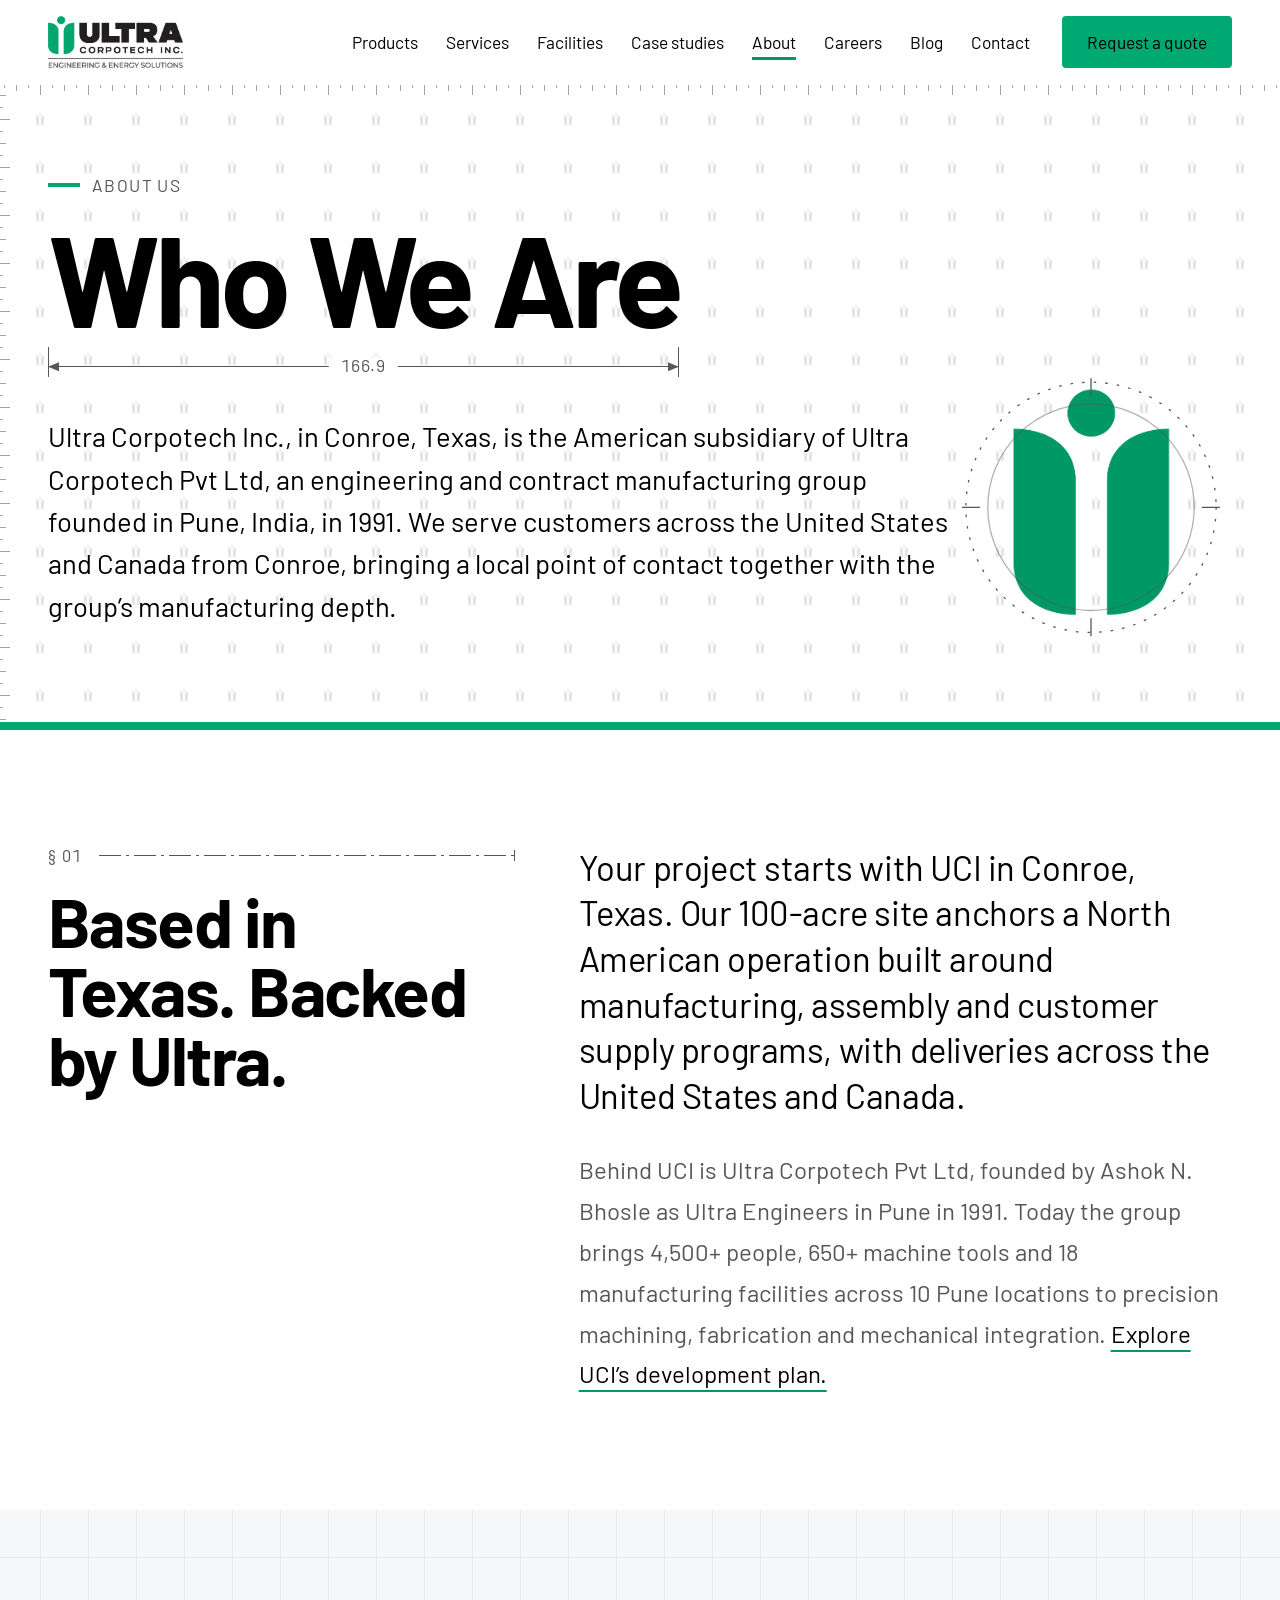
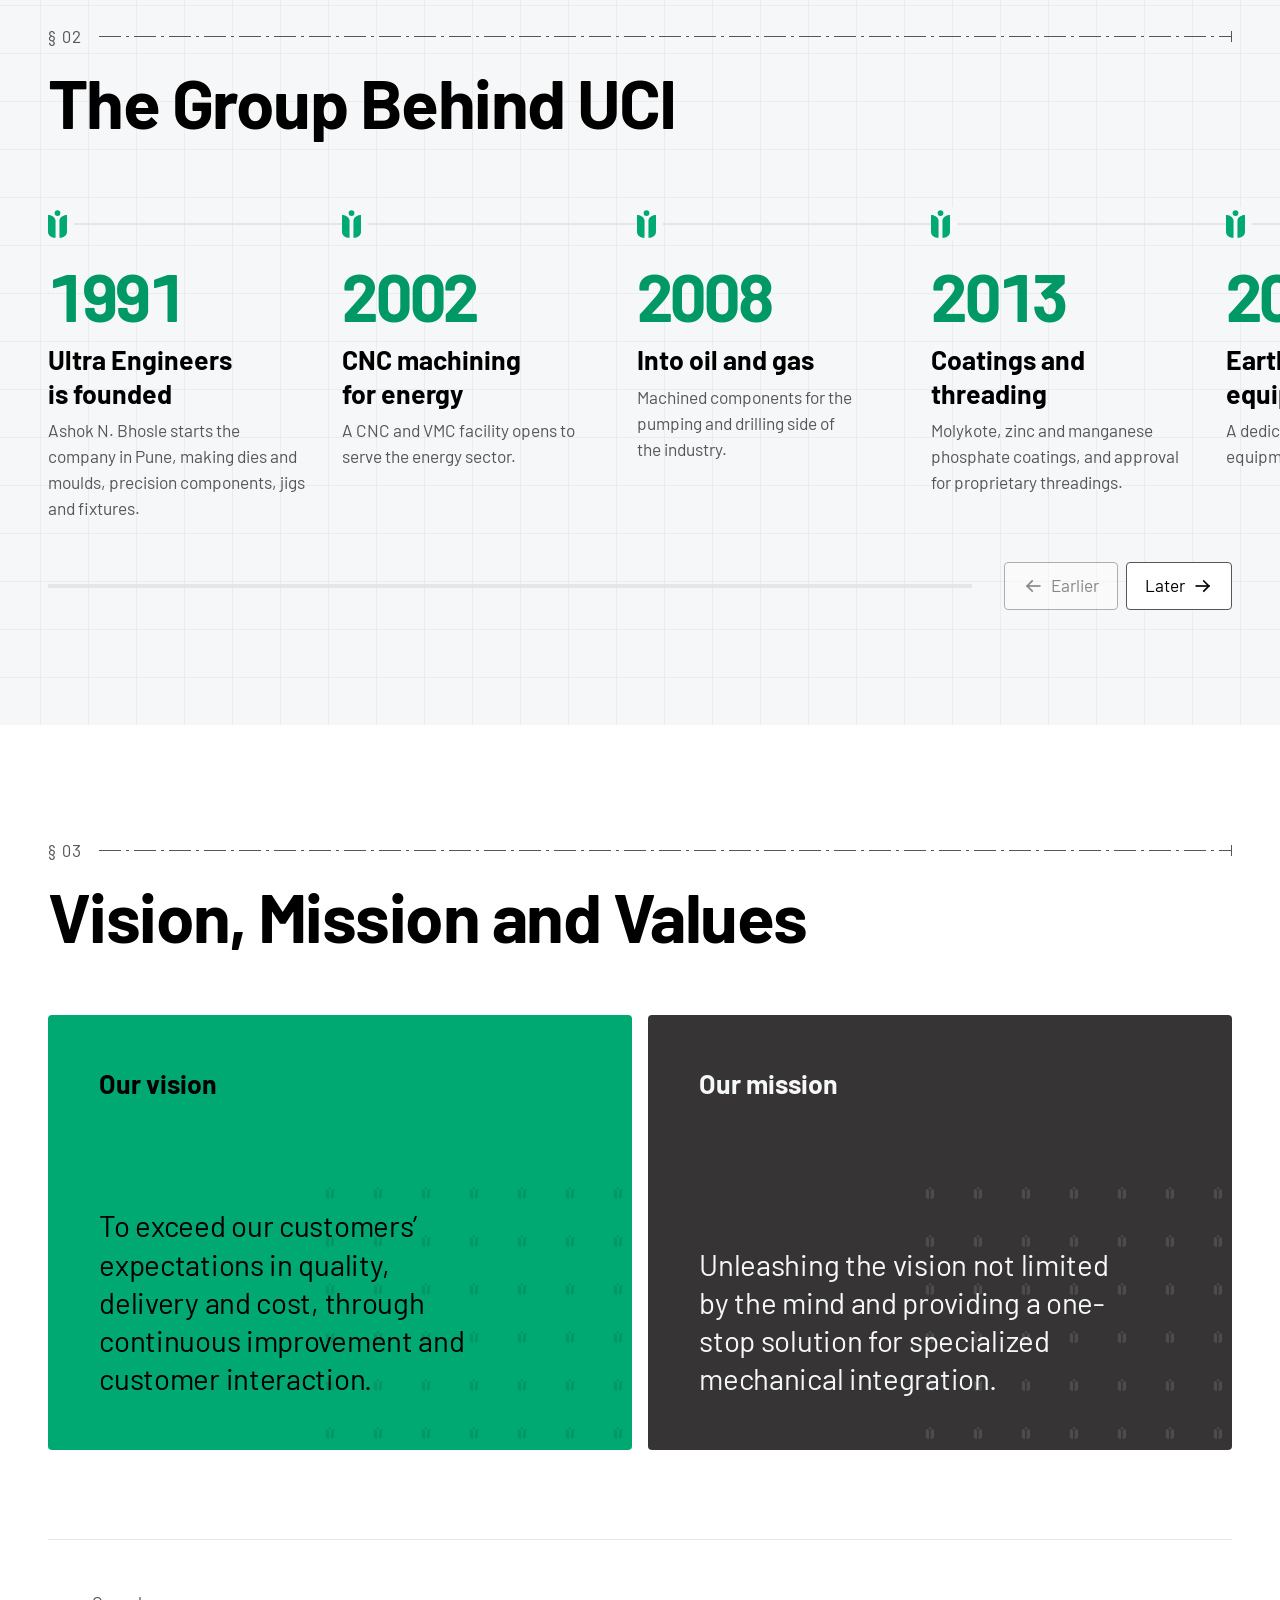
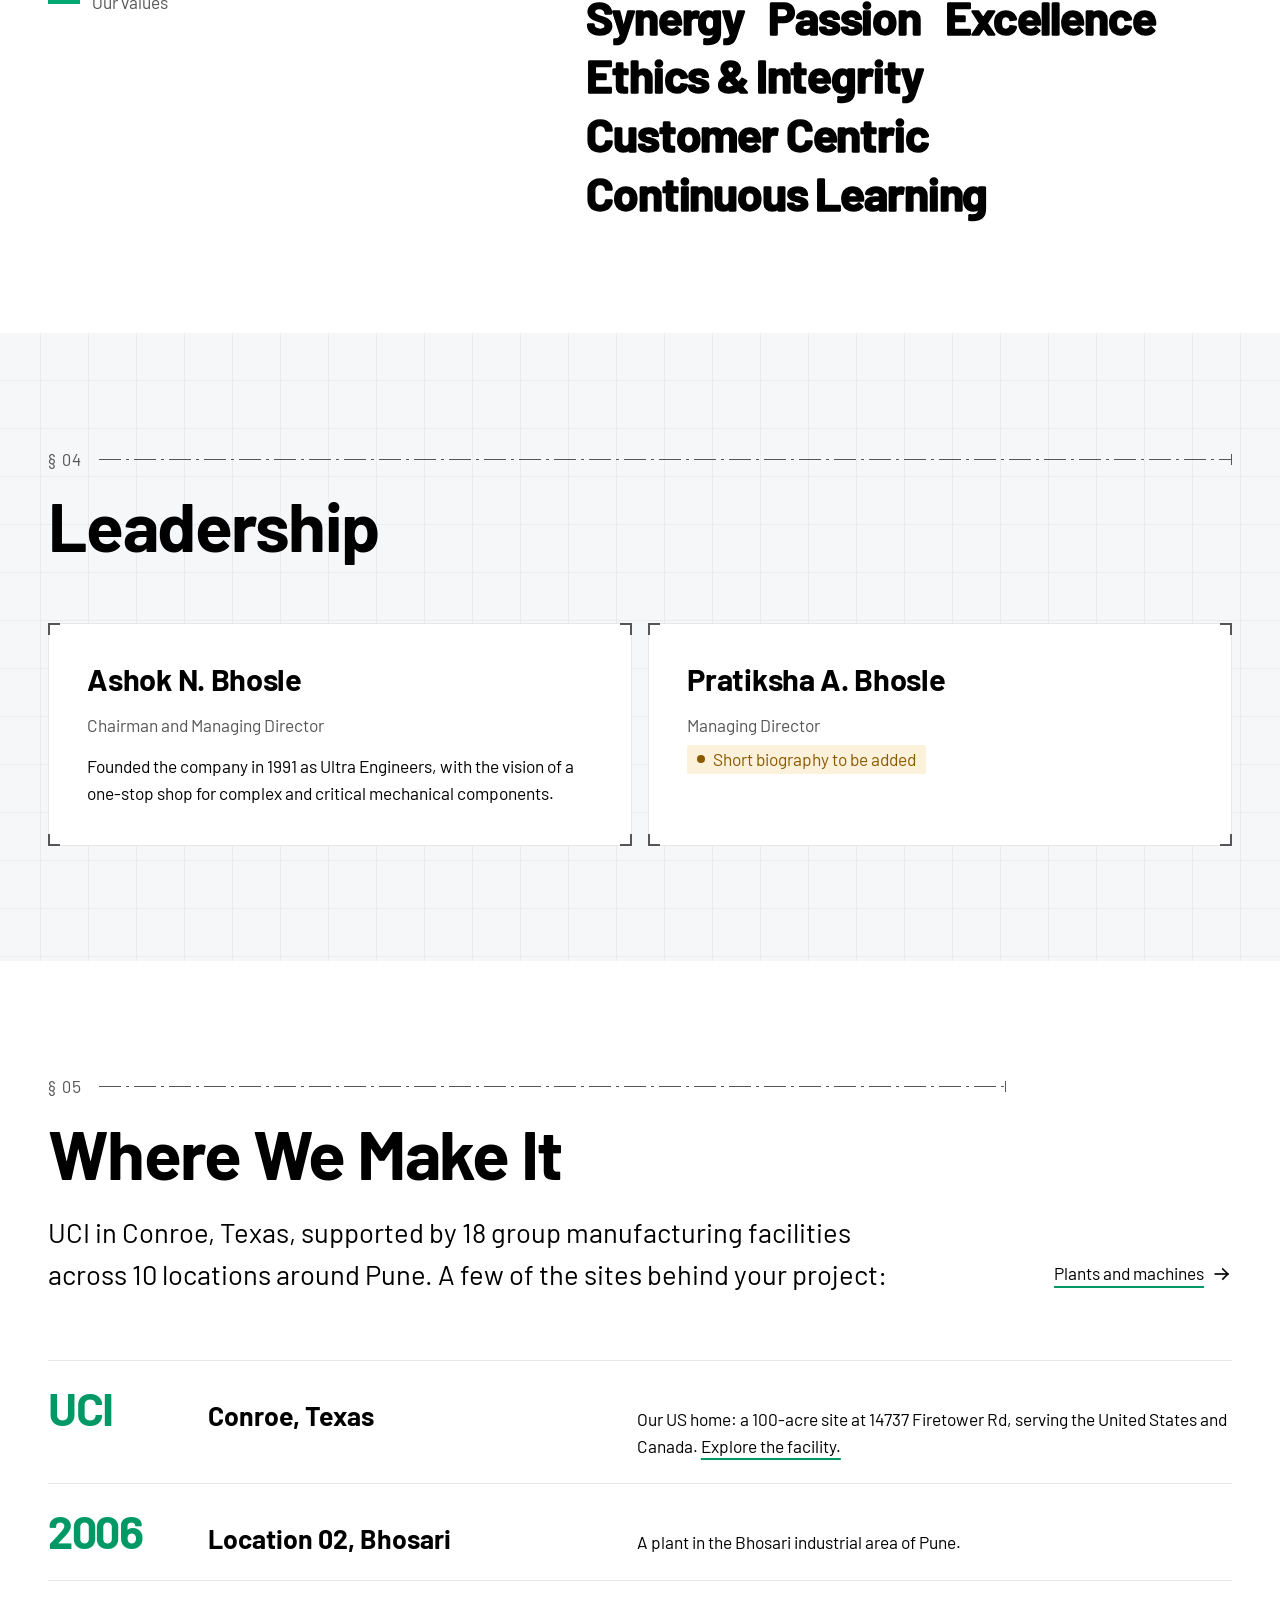
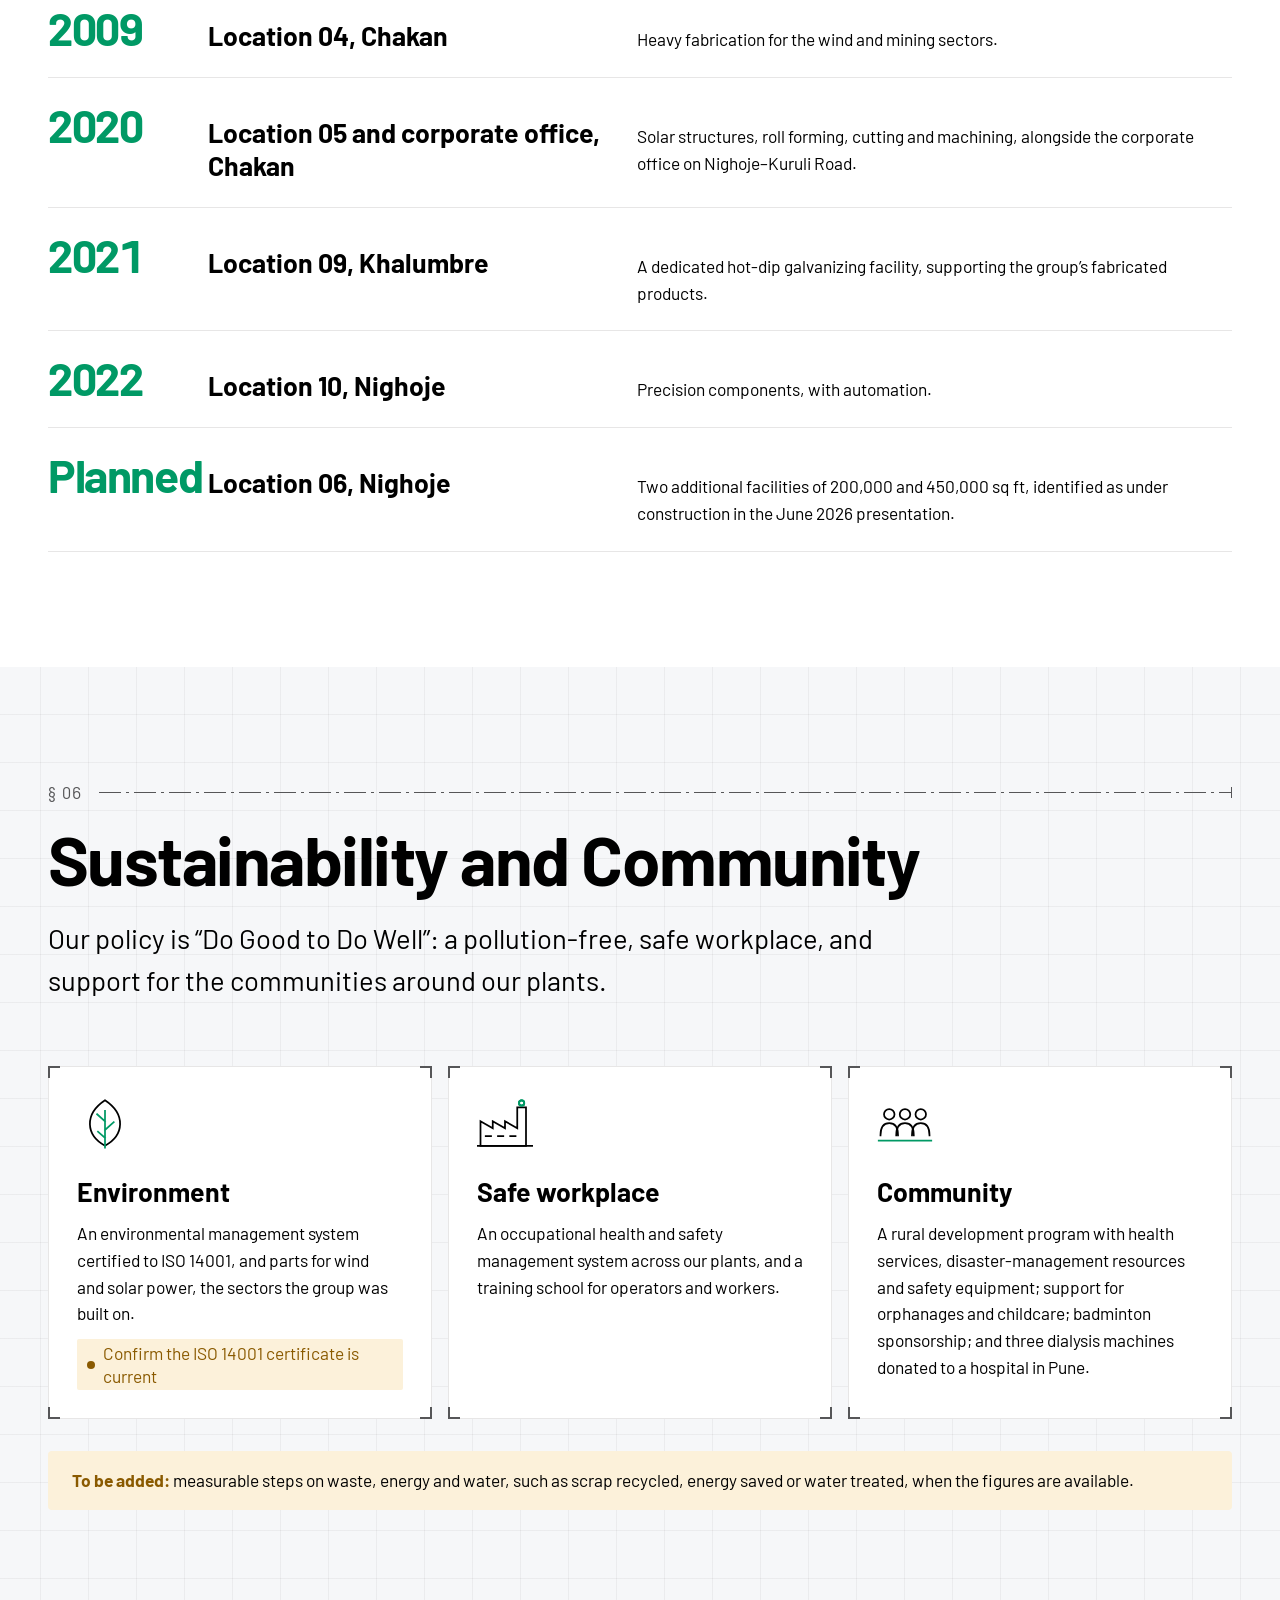
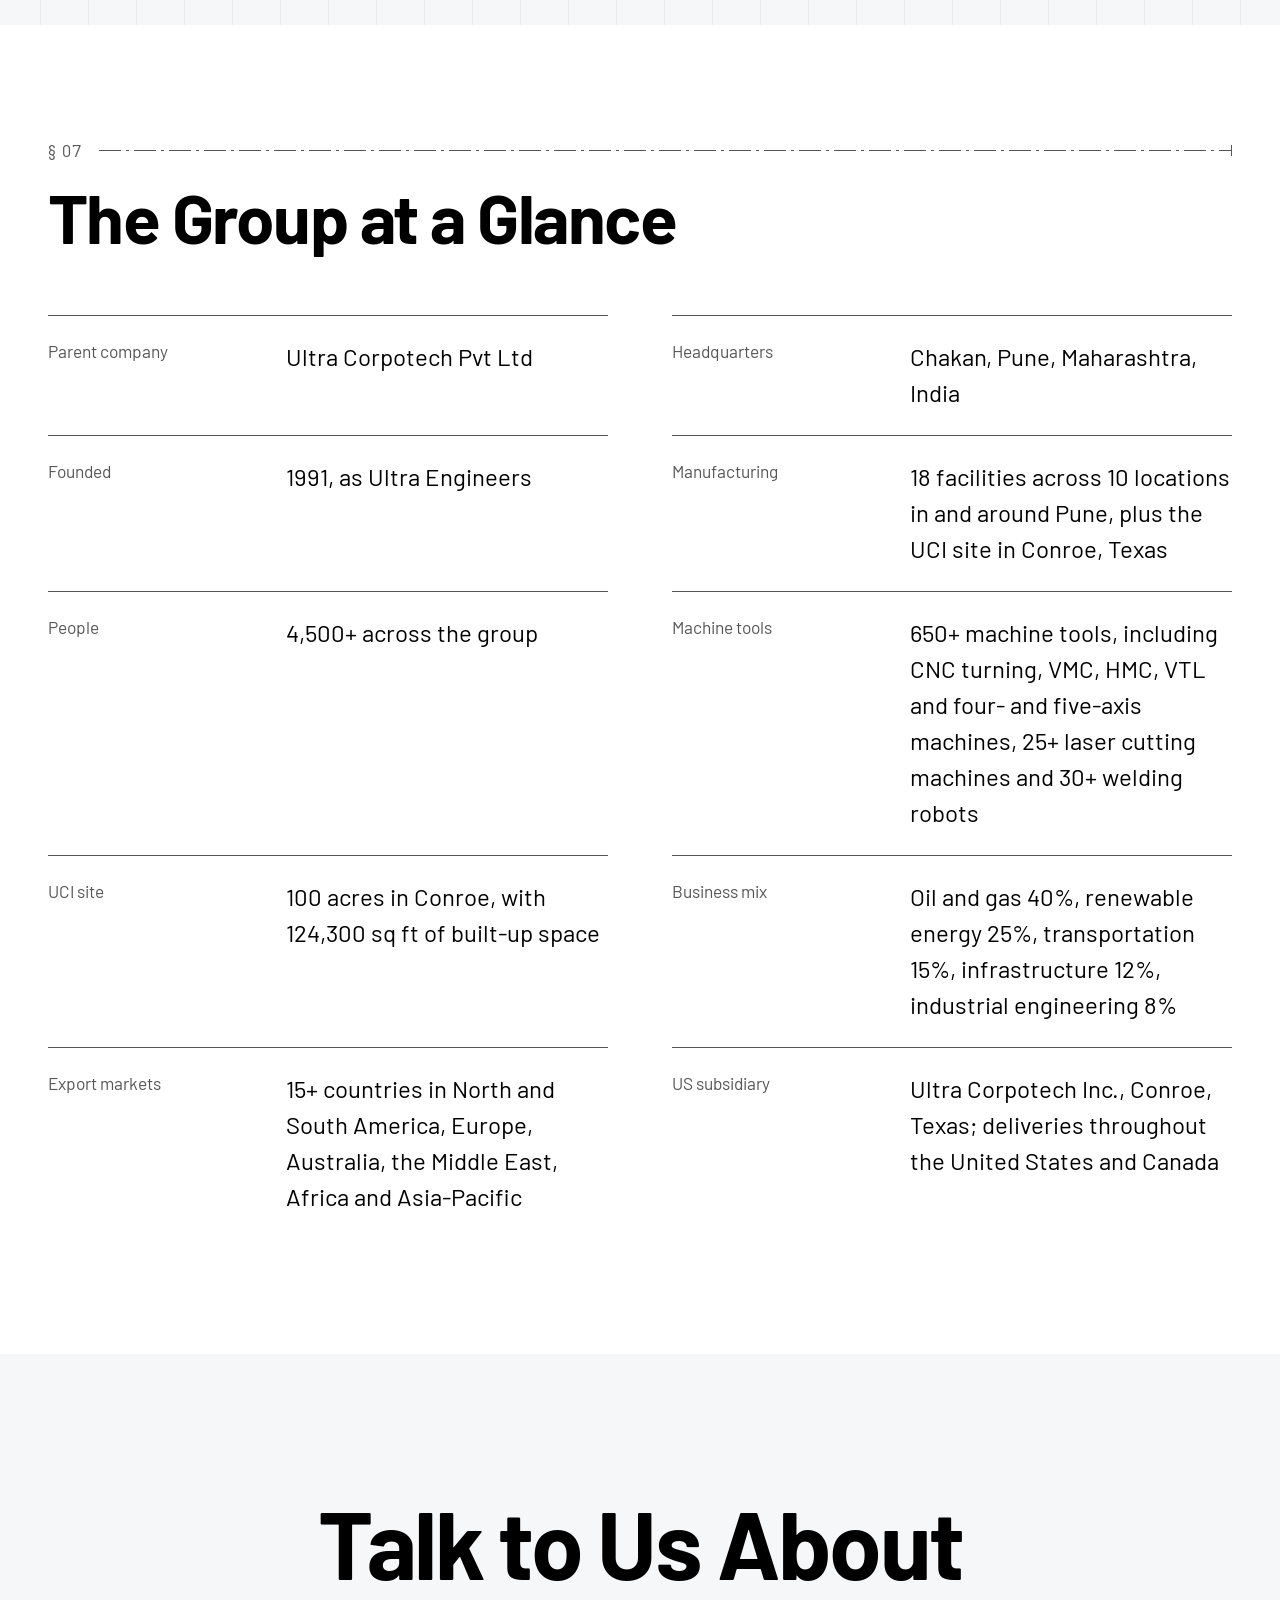
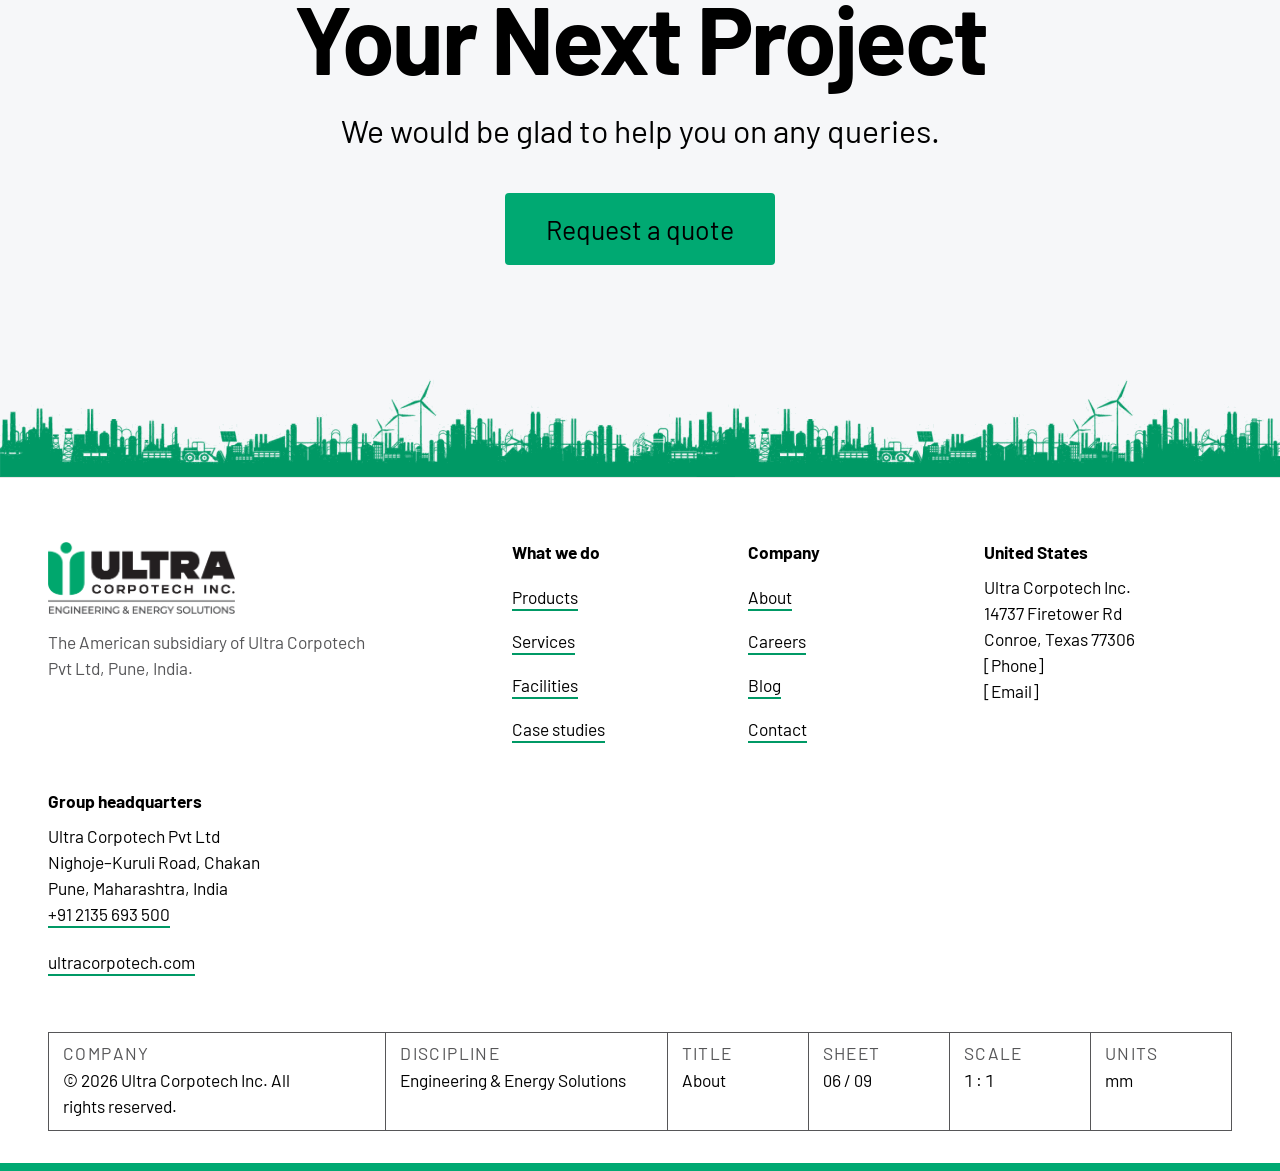
==== commit dea6bfe8: "Improve facility and product image quality across the website" ====
--- a/about.html
+++ b/about.html
@@ -36,12 +36,12 @@
 </head>
 <body>
 <a class="skip" href="#main">Skip to content</a>
-<div class="intro" aria-hidden="true"><div class="intro-grid"></div><div class="intro-logo"><img class="brand-lockup" src="assets/img/lockup.png" alt="" width="692" height="265"><img class="brand-mark" src="assets/img/mark.png" alt="" width="118" height="171"></div><div class="intro-bar"></div></div>
+<div class="intro" aria-hidden="true"><div class="intro-grid"></div><div class="intro-logo"><img class="brand-lockup" src="assets/img/lockup-large.png" alt="" width="1551" height="597"><img class="brand-mark" src="assets/img/mark-large.png" alt="" width="431" height="579"></div><div class="intro-bar"></div></div>
 <div class="curtain" aria-hidden="true"><span class="curtain-label"></span></div>
 
 <header class="site-header">
   <div class="wrap header-row">
-    <a class="brand" href="index.html" aria-label="Ultra Corpotech Inc. home"><img class="brand-lockup" src="assets/img/lockup.png" alt="" width="692" height="265"><img class="brand-mark" src="assets/img/mark.png" alt="" width="118" height="171"></a>
+    <a class="brand" href="index.html" aria-label="Ultra Corpotech Inc. home"><img class="brand-lockup" src="assets/img/lockup-large.png" alt="" width="1551" height="597"><img class="brand-mark" src="assets/img/mark-large.png" alt="" width="431" height="579"></a>
     <nav class="nav" aria-label="Main">
       <ul class="nav-list">
         <li><a class="nav-link" href="products.html">Products</a></li>
@@ -274,7 +274,7 @@
 <footer class="site-footer">
   <div class="wrap footer-grid">
     <div class="footer-brand">
-      <a class="brand" href="index.html" aria-label="Ultra Corpotech Inc. home"><img class="brand-lockup" src="assets/img/lockup.png" alt="" width="692" height="265" loading="lazy"><img class="brand-mark" src="assets/img/mark.png" alt="" width="118" height="171" loading="lazy"></a>
+      <a class="brand" href="index.html" aria-label="Ultra Corpotech Inc. home"><img class="brand-lockup" src="assets/img/lockup-large.png" alt="" width="1551" height="597" loading="lazy"><img class="brand-mark" src="assets/img/mark-large.png" alt="" width="431" height="579" loading="lazy"></a>
       <p>The American subsidiary of Ultra Corpotech Pvt Ltd, Pune, India.</p>
     </div>
     <nav class="footer-col is-links" aria-label="What we do">
--- a/assets/css/site.css
+++ b/assets/css/site.css
@@ -4035,7 +4035,7 @@
   padding: 32px;
   background: radial-gradient(115% 90% at 50% 18%, var(--studio-hi), var(--studio-lo));
 }
-.part-dialog-media img { width: 100%; height: 100%; max-height: min(65dvh, 650px); object-fit: contain; }
+.part-dialog-media img { width: auto; height: auto; max-width: 100%; max-height: min(65dvh, 650px); object-fit: contain; }
 .part-dialog-info { align-self: center; padding: 36px; }
 .part-dialog-info h2 { margin: 12px 0; font-size: clamp(28px, 3vw, 42px); line-height: 1.1; }
 .part-dialog-meta { color: var(--ink-muted); }
